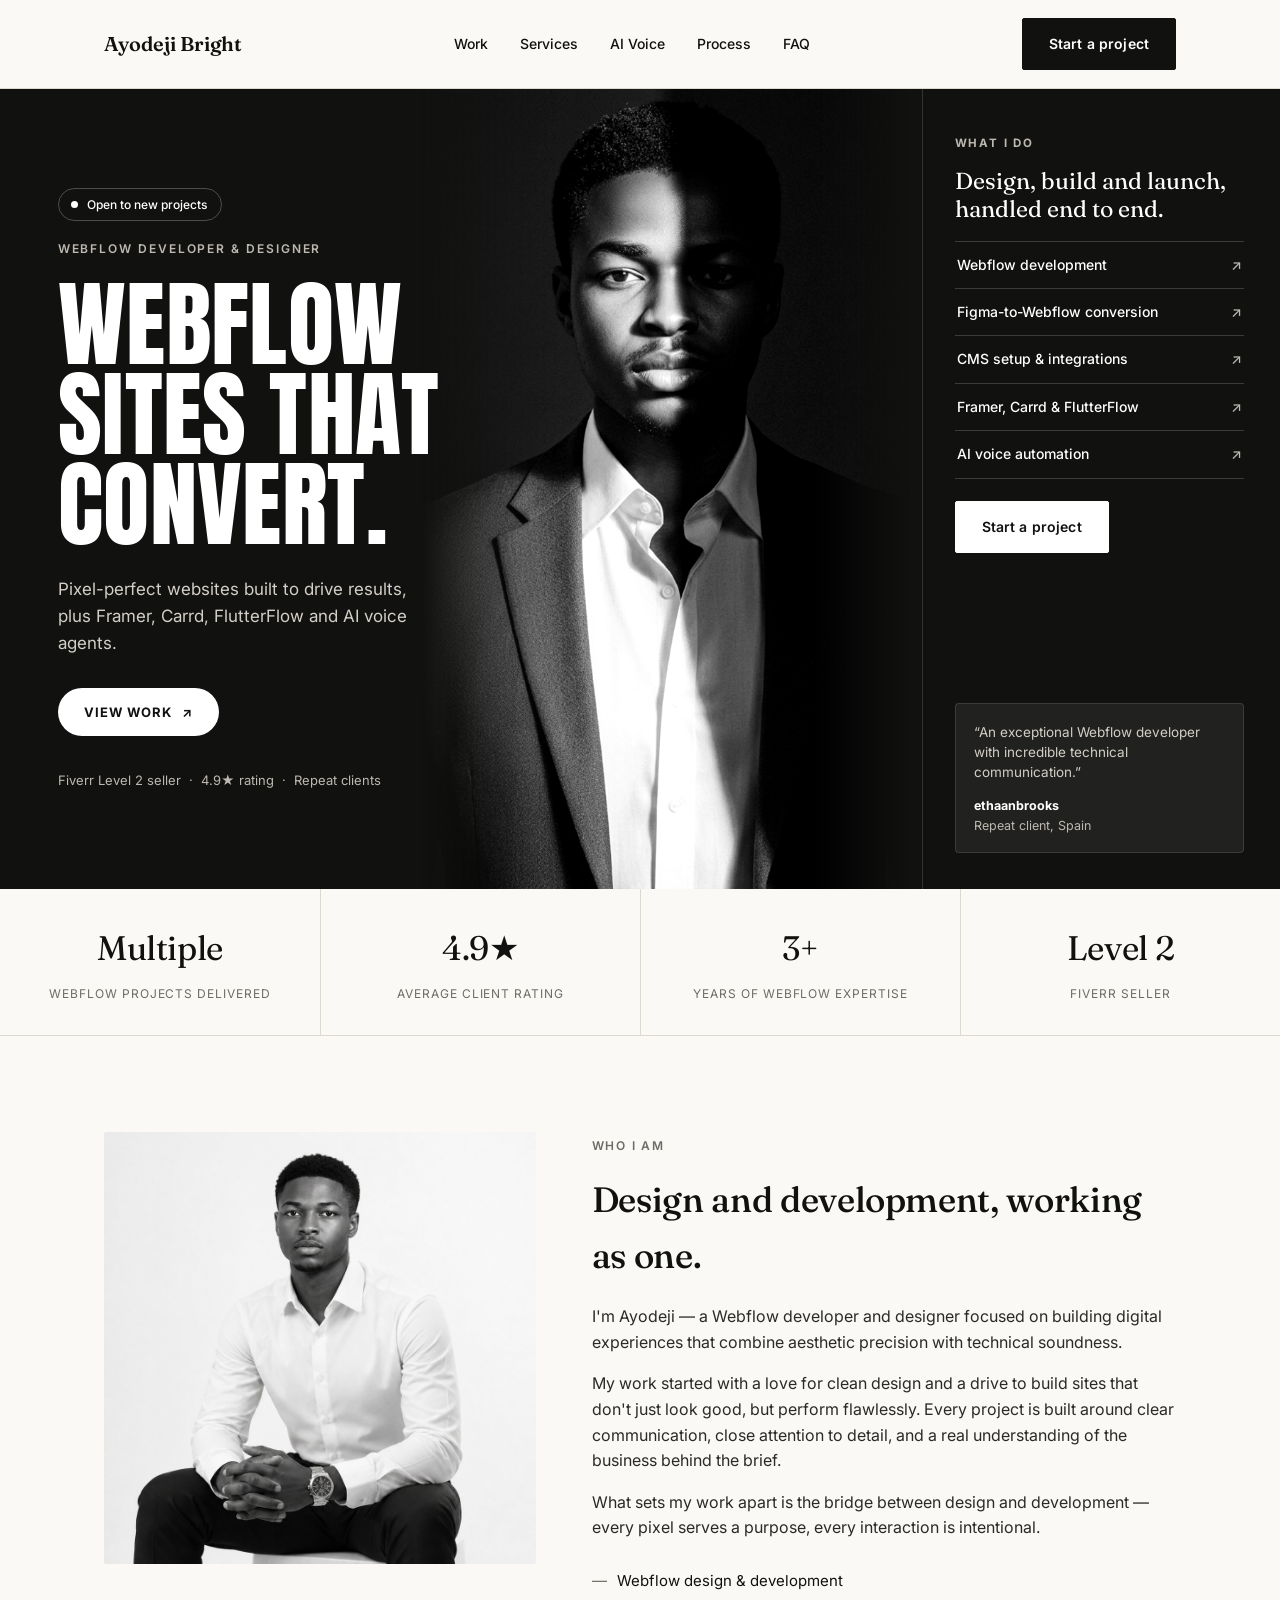
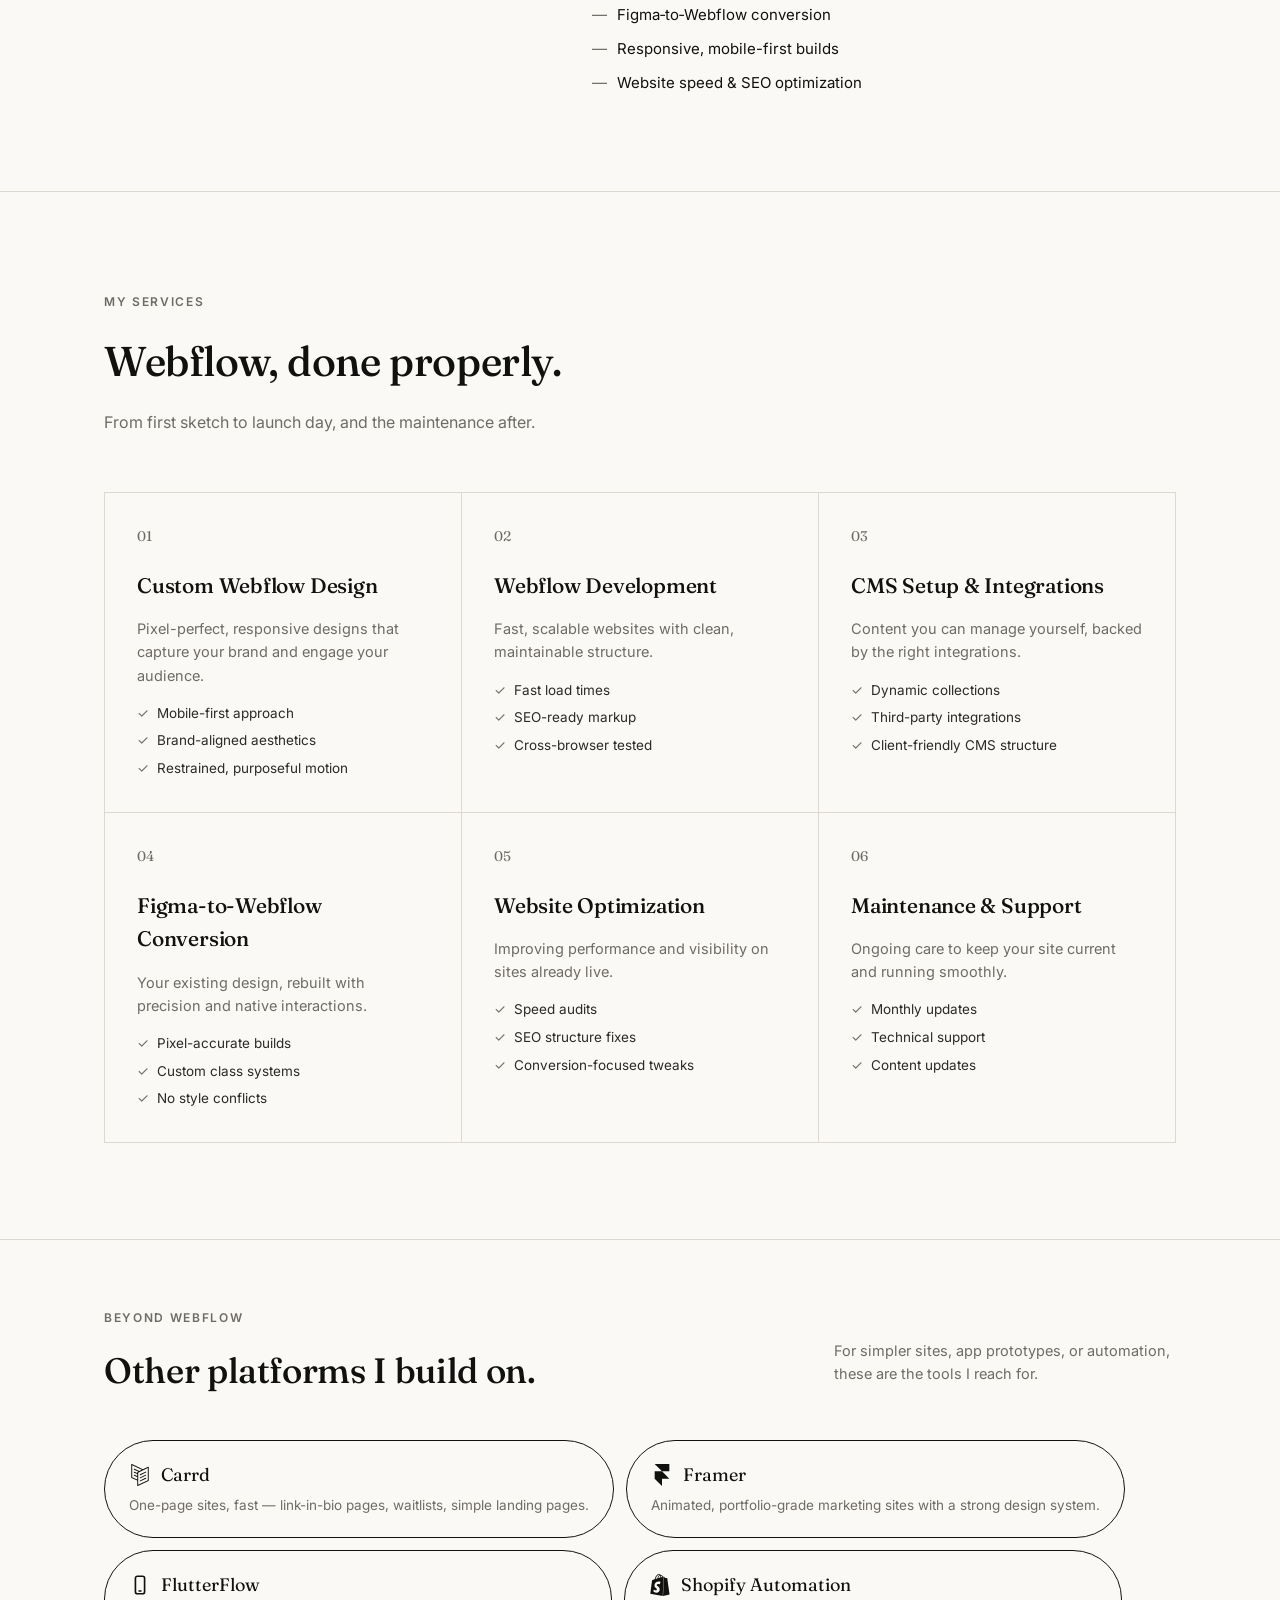
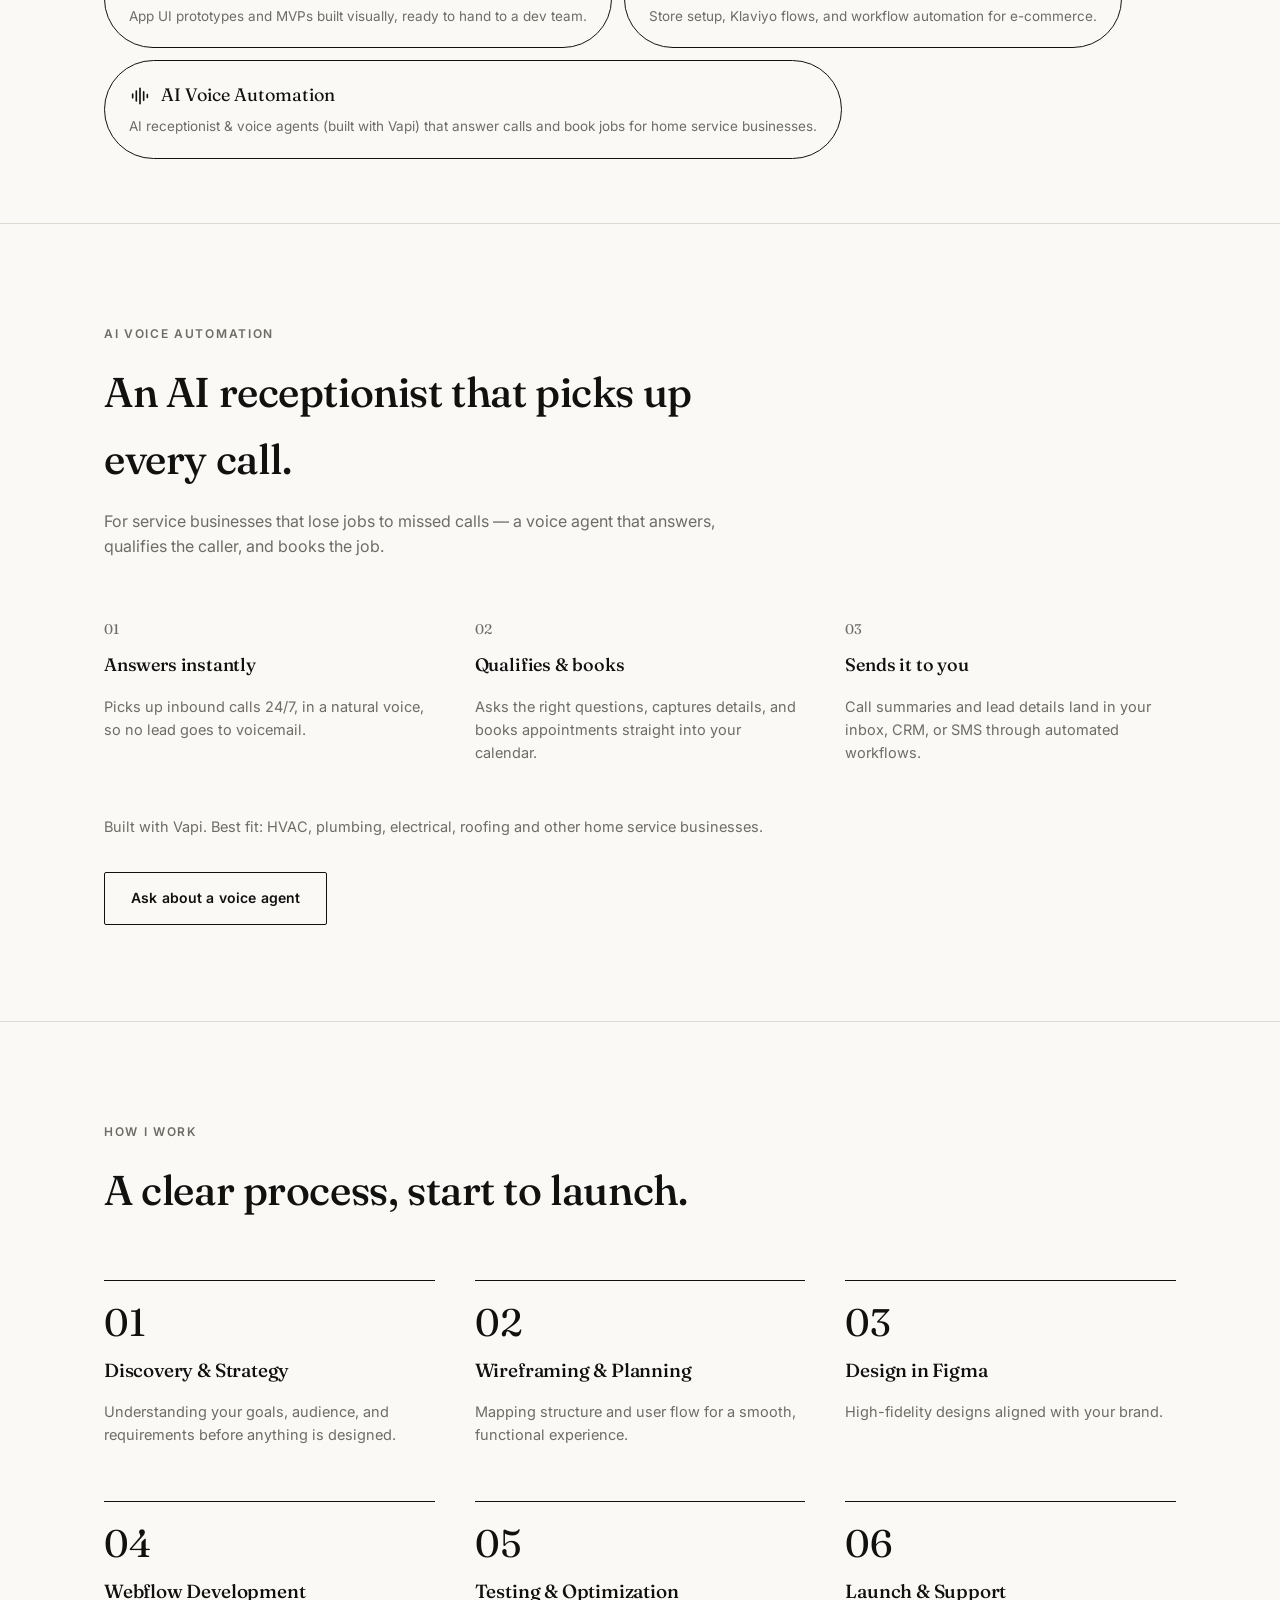
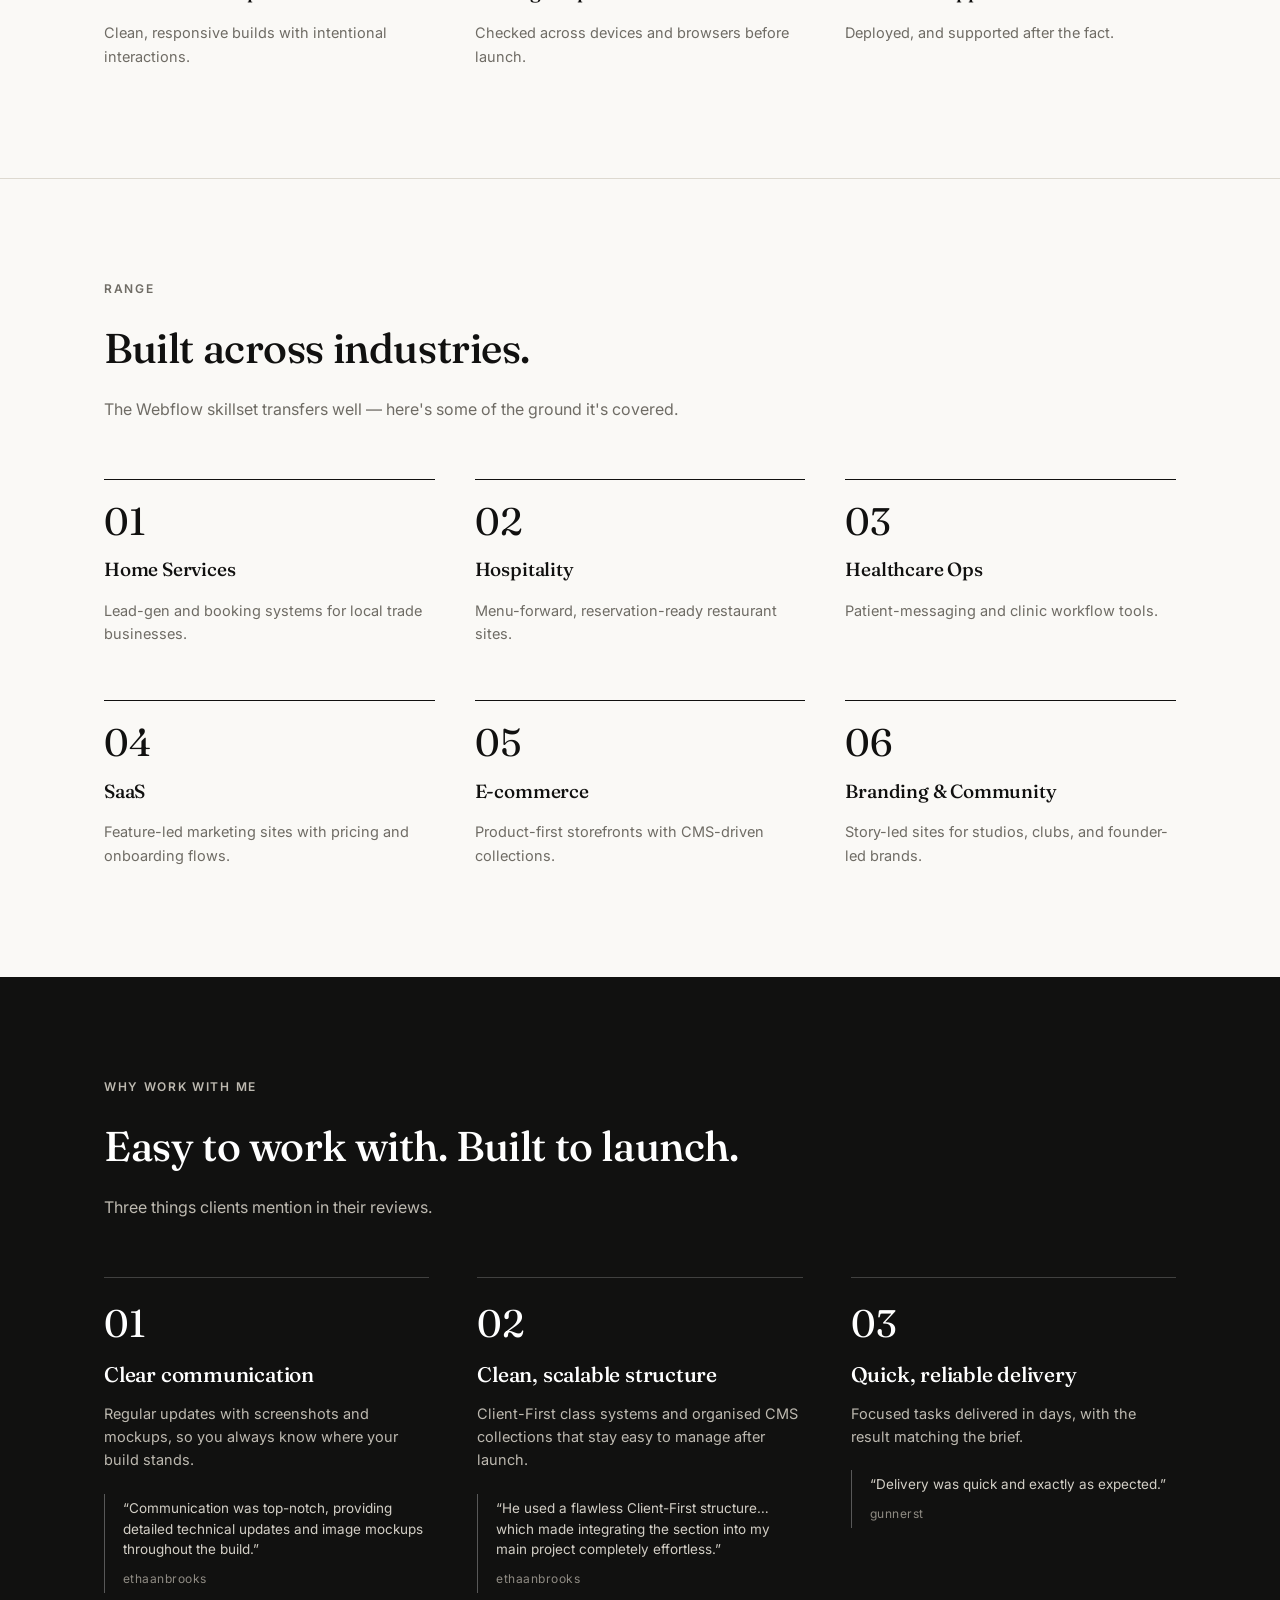
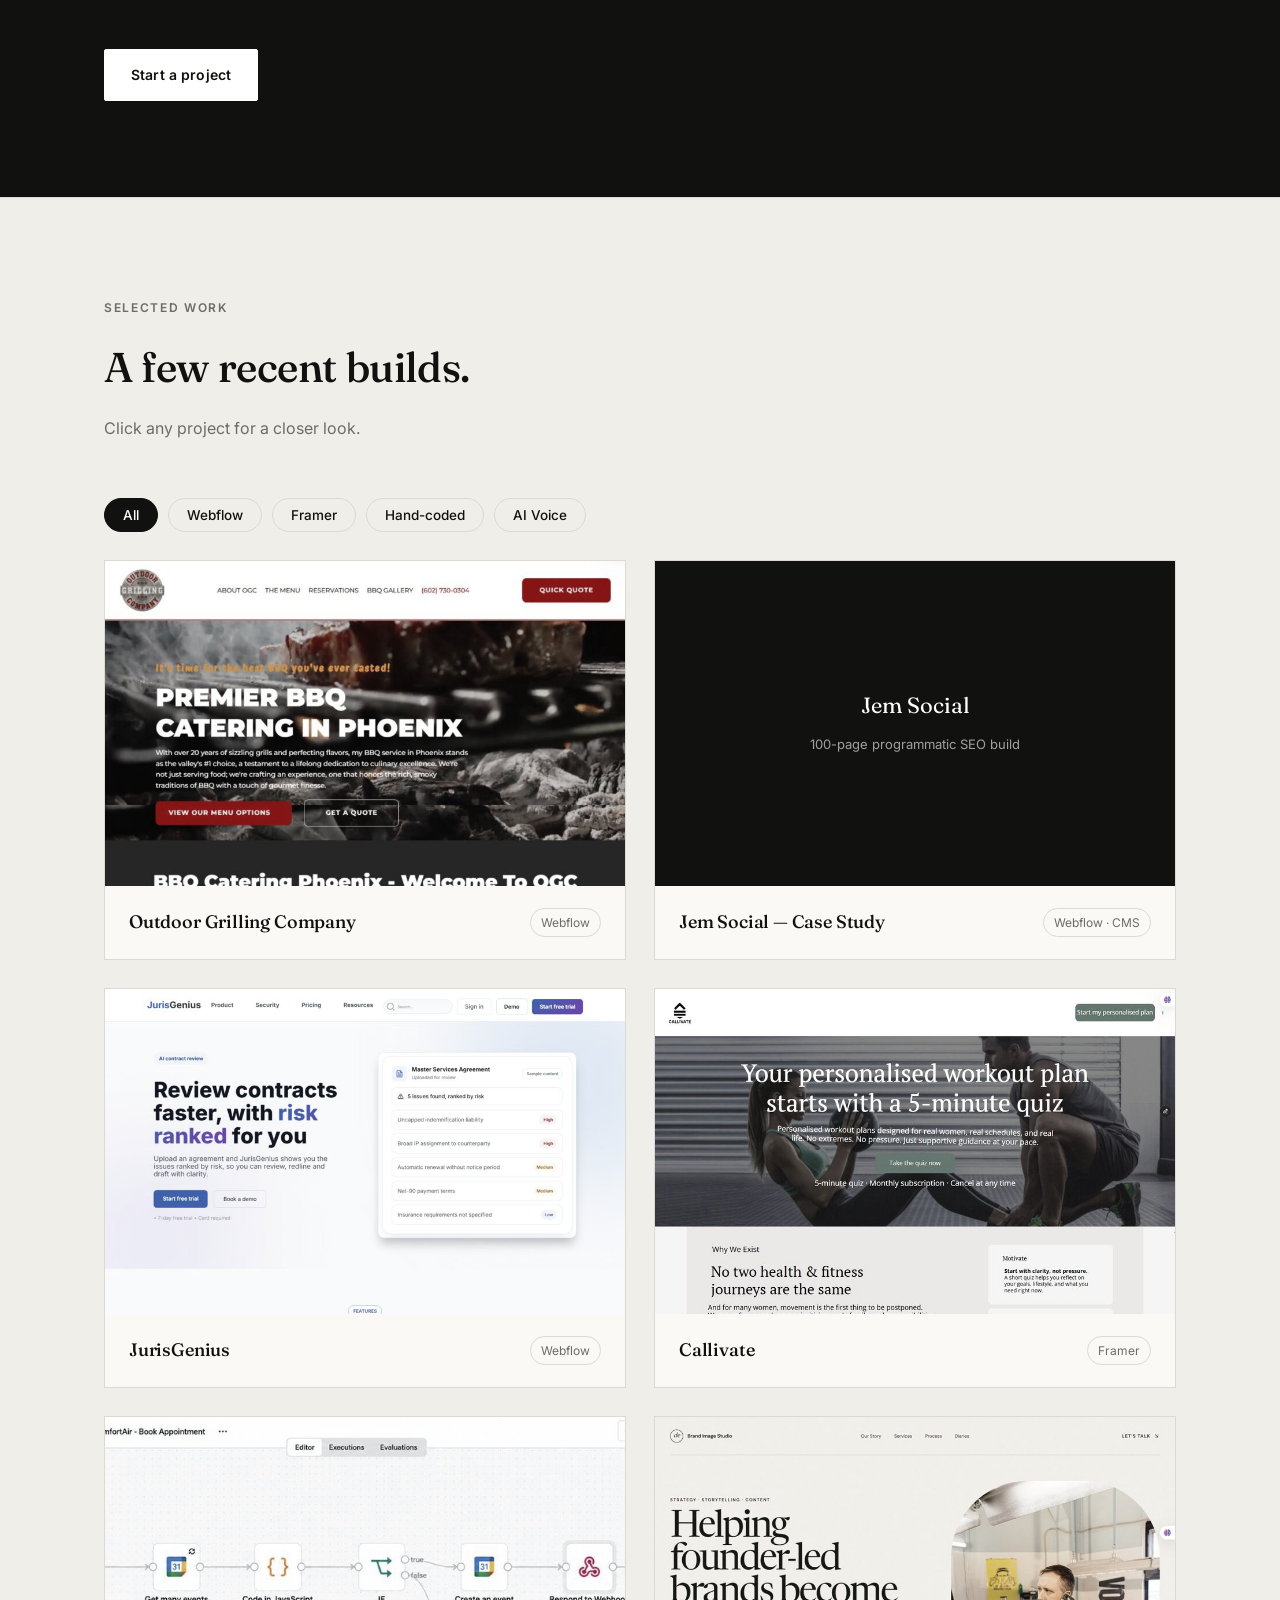
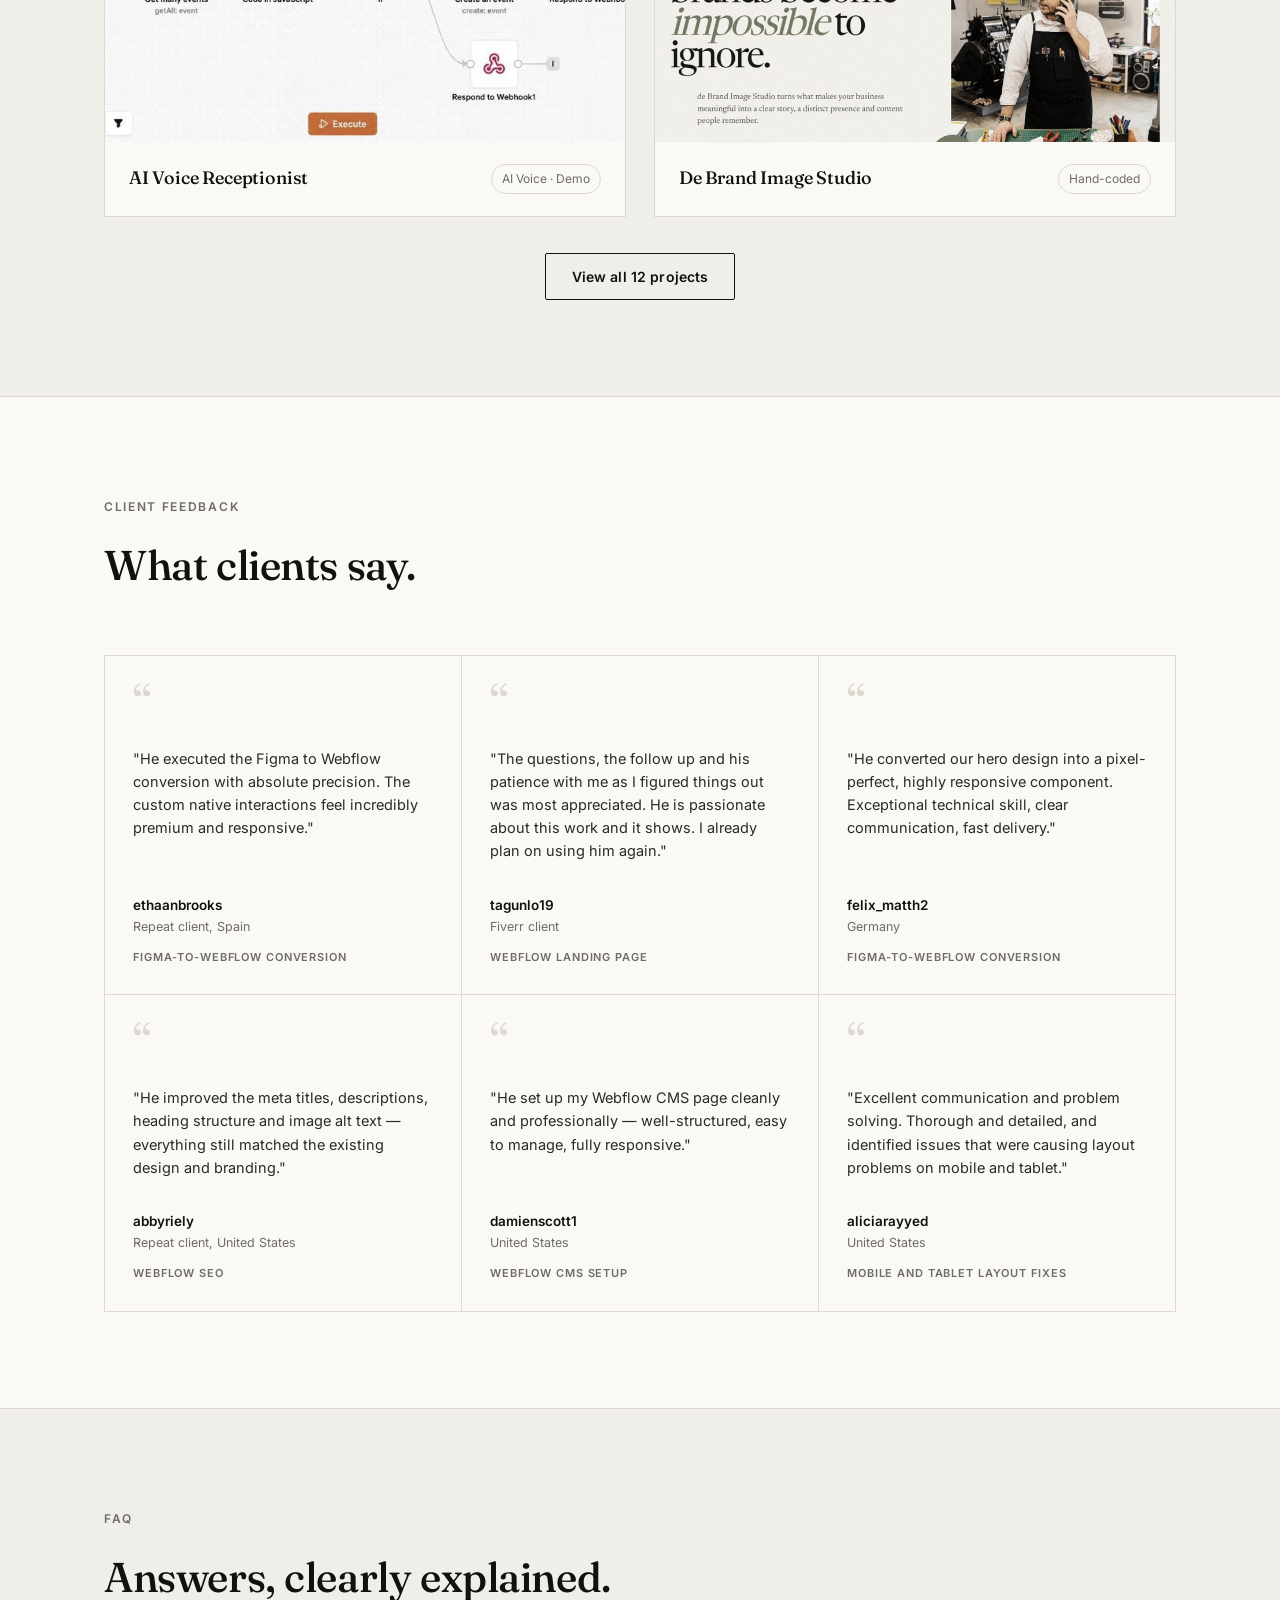
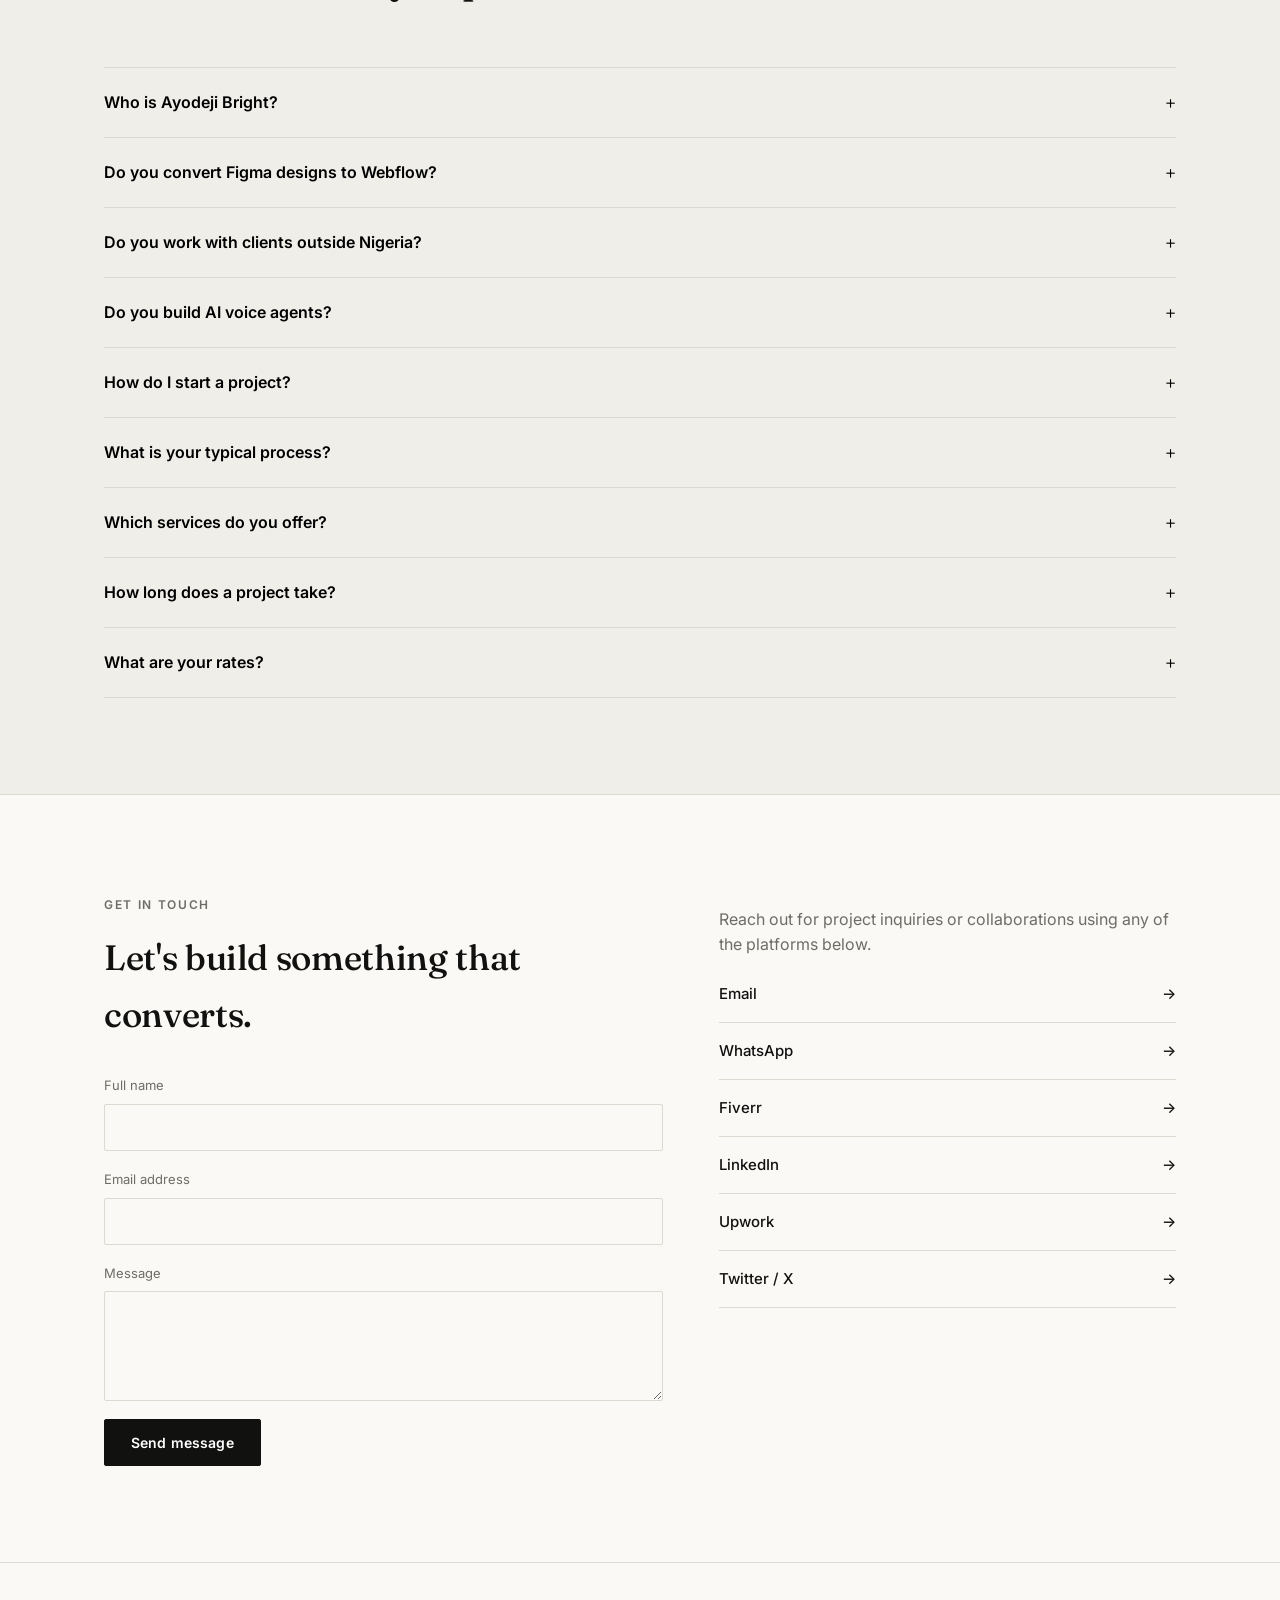
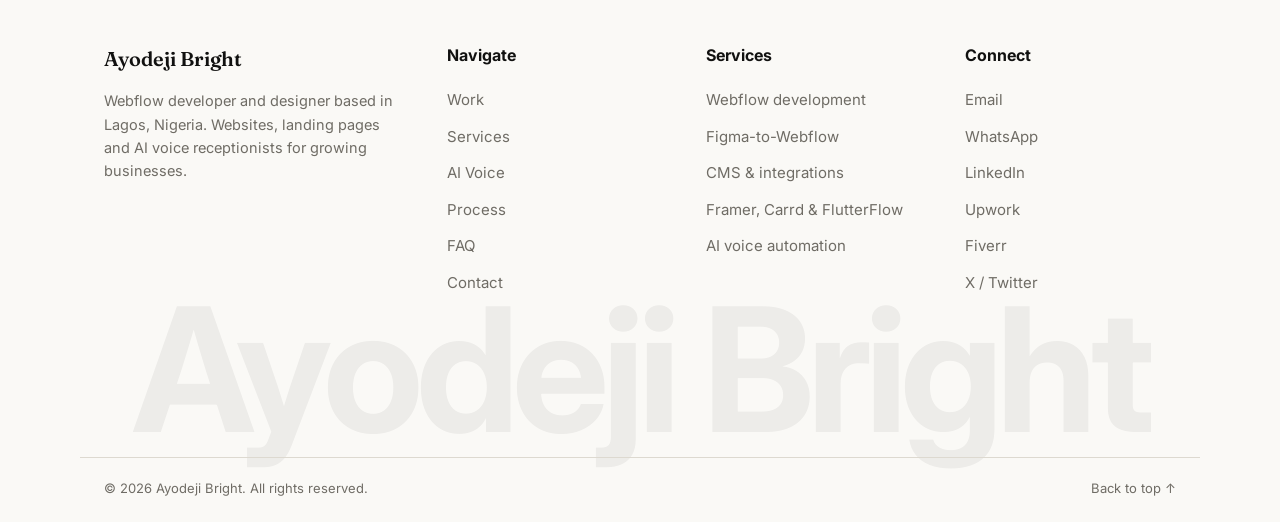
==== index.html @ 0a0c1669 "Add files via upload" ====
<!DOCTYPE html>
<html lang="en">
<head>
<meta charset="UTF-8">
<meta name="viewport" content="width=device-width, initial-scale=1.0">
<title>Ayodeji Bright — Webflow Developer & No-Code Specialist</title>
<meta name="description" content="Ayodeji Bright builds pixel-perfect, high-converting Webflow websites — plus Carrd, Framer, FlutterFlow and Shopify automation.">
<link rel="preconnect" href="https://fonts.googleapis.com">
<link rel="preconnect" href="https://fonts.gstatic.com" crossorigin>
<link href="https://fonts.googleapis.com/css2?family=Fraunces:opsz,wght@9..144,400..600&family=Inter:wght@400;500;600;700&family=Anton&display=swap" rel="stylesheet">
<link rel="icon" type="image/svg+xml" href="assets/favicon.svg">
<meta property="og:type" content="website">
<meta property="og:title" content="Ayodeji Bright — Webflow Developer &amp; No-Code Specialist">
<meta property="og:description" content="Pixel-perfect Webflow sites, plus Framer, Carrd, FlutterFlow, Shopify automation and AI voice agents.">
<meta property="og:image" content="https://troost4910.github.io/Ayodeji-portfolio/assets/og-image.jpg">
<meta property="og:url" content="https://troost4910.github.io/Ayodeji-portfolio/">
<meta name="twitter:card" content="summary_large_image">
<meta name="theme-color" content="#111110">
<link rel="canonical" href="https://troost4910.github.io/Ayodeji-portfolio/">
<script type="application/ld+json">
{
  "@context": "https://schema.org",
  "@type": "Person",
  "name": "Ayodeji Bright",
  "jobTitle": "Webflow Developer & No-Code Specialist",
  "url": "https://troost4910.github.io/Ayodeji-portfolio/",
  "sameAs": [
    "https://www.linkedin.com/in/ayodeji-bright4910",
    "https://x.com/Troost11229",
    "https://www.upwork.com/freelancers/~01f3ac4145794518e3",
    "https://www.fiverr.com/ayo_dejiweb"
  ]
}
</script>
<script>try{if(sessionStorage.getItem('seen')){document.documentElement.classList.add('skip-pre');}else{sessionStorage.setItem('seen','1');}}catch(e){}</script>
<link rel="stylesheet" href="styles.css">
<script type="application/ld+json">
{
  "@context": "https://schema.org",
  "@type": "FAQPage",
  "mainEntity": [
    {
      "@type": "Question",
      "name": "Who is Ayodeji Bright?",
      "acceptedAnswer": {
        "@type": "Answer",
        "text": "I'm Ayodeji Bright, a Webflow developer and web designer based in Lagos, Nigeria. I build responsive websites and landing pages, convert Figma designs to Webflow, and build AI voice receptionists with Vapi and n8n for service businesses."
      }
    },
    {
      "@type": "Question",
      "name": "Do you convert Figma designs to Webflow?",
      "acceptedAnswer": {
        "@type": "Answer",
        "text": "Yes. Figma-to-Webflow conversion is one of my main services. I rebuild designs as pixel-accurate, responsive Webflow sites with clean class structures and native interactions."
      }
    },
    {
      "@type": "Question",
      "name": "Do you work with clients outside Nigeria?",
      "acceptedAnswer": {
        "@type": "Answer",
        "text": "Yes. I'm based in Lagos, Nigeria, and work with clients around the world. Through Fiverr, I've worked with clients in the United States, Spain, Germany and the United Kingdom."
      }
    },
    {
      "@type": "Question",
      "name": "Do you build AI voice agents?",
      "acceptedAnswer": {
        "@type": "Answer",
        "text": "Yes. I build AI voice receptionists with Vapi and n8n that answer calls, check live availability in Google Calendar and book appointments. A case study is in the Selected Work section."
      }
    },
    {
      "@type": "Question",
      "name": "How do I start a project?",
      "acceptedAnswer": {
        "@type": "Answer",
        "text": "Reach out with your project details through the contact form or any platform below. I'll guide you through the next steps for a seamless kickoff."
      }
    },
    {
      "@type": "Question",
      "name": "What is your typical process?",
      "acceptedAnswer": {
        "@type": "Answer",
        "text": "Every project follows four stages: discovery, design, development, and launch — ensuring clarity and quality at each step."
      }
    },
    {
      "@type": "Question",
      "name": "Which services do you offer?",
      "acceptedAnswer": {
        "@type": "Answer",
        "text": "Webflow design, Figma-to-Webflow conversion, landing pages, and redesigns — plus Carrd, Framer, FlutterFlow and Shopify automation for other needs."
      }
    },
    {
      "@type": "Question",
      "name": "How long does a project take?",
      "acceptedAnswer": {
        "@type": "Answer",
        "text": "Timelines vary by scope, but most projects complete within 2–4 weeks. A clear schedule is provided upfront."
      }
    },
    {
      "@type": "Question",
      "name": "What are your rates?",
      "acceptedAnswer": {
        "@type": "Answer",
        "text": "Pricing is project-based and transparent. After discussing your needs, you'll get a detailed quote — no hidden fees."
      }
    }
  ]
}
</script>
</head>
<body>
<div class="preloader" id="preloader" aria-hidden="true">
  <div class="pre-inner">
    <span class="pre-welcome">Welcome to</span>
    <span class="pre-name">Ayodeji&rsquo;s Portfolio</span>
    <span class="pre-line"></span>
  </div>
</div>
<div class="progress" id="progress"></div>

<nav class="nav">
  <div class="nav-inner">
    <a href="#top" class="brand">Ayodeji Bright</a>
    <div class="nav-links">
      <a href="#work">Work</a>
      <a href="#services">Services</a>
      <a href="#ai-voice">AI Voice</a>
      <a href="#process">Process</a>
      <a href="#faq">FAQ</a>
    </div>
    <div class="nav-cta">
      <a href="#contact" class="btn btn-primary">Start a project</a>
    </div>
  </div>
</nav>

<header class="hx" id="top">
  <div class="container">
    <div class="hx-card">
      <div class="hx-text">
        <span class="hx-open"><i></i>Open to new projects</span>
        <span class="hx-eyebrow">Webflow Developer &amp; Designer</span>
        <h1>Webflow<br>sites that<br>convert.</h1>
        <p>Pixel-perfect websites built to drive results, plus Framer, Carrd, FlutterFlow and AI voice agents.</p>
        <a class="hx-btn" href="#work">View work <span aria-hidden="true">&#8599;</span></a>
        <div class="hx-proof">Fiverr Level 2 seller &nbsp;·&nbsp; 4.9★ rating &nbsp;·&nbsp; Repeat clients</div>
      </div>
      <img class="hx-photo" src="assets/ayodeji-portrait.jpg" alt="Portrait of Ayodeji Bright" width="900" height="1128" fetchpriority="high">
      <aside class="hx-side">
        <div>
          <span class="hx-label">What I do</span>
          <p class="hx-side-title">Design, build and launch, handled end to end.</p>
          <ul class="hx-list">
            <li><a href="#services">Webflow development <span aria-hidden="true">&#8599;</span></a></li>
            <li><a href="#services">Figma-to-Webflow conversion <span aria-hidden="true">&#8599;</span></a></li>
            <li><a href="#services">CMS setup &amp; integrations <span aria-hidden="true">&#8599;</span></a></li>
            <li><a href="#platforms">Framer, Carrd &amp; FlutterFlow <span aria-hidden="true">&#8599;</span></a></li>
            <li><a href="#ai-voice">AI voice automation <span aria-hidden="true">&#8599;</span></a></li>
          </ul>
          <a href="#contact" class="btn btn-primary">Start a project</a>
        </div>
        <figure class="hx-quote">
          <p>&ldquo;An exceptional Webflow developer with incredible technical communication.&rdquo;</p>
          <figcaption><strong>ethaanbrooks</strong><span>Repeat client, Spain</span></figcaption>
        </figure>
      </aside>
    </div>
  </div>
</header>

<div class="stats">
  <div class="stat"><div class="num">Multiple</div><div class="label">Webflow projects delivered</div></div>
  <div class="stat"><div class="num">4.9★</div><div class="label">Average client rating</div></div>
  <div class="stat"><div class="num">3+</div><div class="label">Years of Webflow expertise</div></div>
  <div class="stat"><div class="num">Level 2</div><div class="label">Fiverr seller</div></div>
</div>

<section class="reveal" id="about">
  <div class="container about-grid">
    <div>
      <div class="hero-photo" style="aspect-ratio:1/1;">
        <img src="assets/ayodeji-about.jpg" alt="Ayodeji Bright seated in a white shirt" width="1000" height="1000" loading="lazy" decoding="async" style="filter:none;">
      </div>
    </div>
    <div>
      <span class="eyebrow">Who I Am</span>
      <h2 style="margin-top:14px; font-size:clamp(1.6rem,3vw,2.2rem);">Design and development, working as one.</h2>
      <p style="margin-top:20px;">I'm Ayodeji — a Webflow developer and designer focused on building digital experiences that combine aesthetic precision with technical soundness.</p>
      <p>My work started with a love for clean design and a drive to build sites that don't just look good, but perform flawlessly. Every project is built around clear communication, close attention to detail, and a real understanding of the business behind the brief.</p>
      <p>What sets my work apart is the bridge between design and development — every pixel serves a purpose, every interaction is intentional.</p>
      <ul class="specialize">
        <li>Webflow design &amp; development</li>
        <li>Figma&#8209;to&#8209;Webflow conversion</li>
        <li>Responsive, mobile-first builds</li>
        <li>Website speed &amp; SEO optimization</li>
      </ul>
    </div>
  </div>
</section>

<section class="border-top reveal" id="services">
  <div class="container">
    <div class="section-head">
      <span class="eyebrow">My Services</span>
      <h2>Webflow, done properly.</h2>
      <p>From first sketch to launch day, and the maintenance after.</p>
    </div>
    <div class="services-grid">
      <div class="service-card">
        <h3>Custom Webflow Design</h3>
        <p>Pixel-perfect, responsive designs that capture your brand and engage your audience.</p>
        <ul><li>Mobile-first approach</li><li>Brand-aligned aesthetics</li><li>Restrained, purposeful motion</li></ul>
      </div>
      <div class="service-card">
        <h3>Webflow Development</h3>
        <p>Fast, scalable websites with clean, maintainable structure.</p>
        <ul><li>Fast load times</li><li>SEO-ready markup</li><li>Cross-browser tested</li></ul>
      </div>
      <div class="service-card">
        <h3>CMS Setup &amp; Integrations</h3>
        <p>Content you can manage yourself, backed by the right integrations.</p>
        <ul><li>Dynamic collections</li><li>Third-party integrations</li><li>Client-friendly CMS structure</li></ul>
      </div>
      <div class="service-card">
        <h3>Figma&#8209;to&#8209;Webflow Conversion</h3>
        <p>Your existing design, rebuilt with precision and native interactions.</p>
        <ul><li>Pixel-accurate builds</li><li>Custom class systems</li><li>No style conflicts</li></ul>
      </div>
      <div class="service-card">
        <h3>Website Optimization</h3>
        <p>Improving performance and visibility on sites already live.</p>
        <ul><li>Speed audits</li><li>SEO structure fixes</li><li>Conversion-focused tweaks</li></ul>
      </div>
      <div class="service-card">
        <h3>Maintenance &amp; Support</h3>
        <p>Ongoing care to keep your site current and running smoothly.</p>
        <ul><li>Monthly updates</li><li>Technical support</li><li>Content updates</li></ul>
      </div>
    </div>
  </div>
</section>

<section class="secondary-wrap reveal" id="platforms">
  <div class="container">
    <div class="secondary-head">
      <div>
        <span class="eyebrow">Beyond Webflow</span>
        <h2 style="margin-top:14px; font-size:clamp(1.6rem,3vw,2.2rem);">Other platforms I build on.</h2>
      </div>
      <p style="color:var(--graphite); max-width:38ch; font-size:14.5px;">For simpler sites, app prototypes, or automation, these are the tools I reach for.</p>
    </div>
    <div class="chip-row">
      <div class="chip"><span class="platform"><svg class="plat-icon" viewBox="0 0 24 24" fill="currentColor" aria-hidden="true"><path d="M21.2539 18.4207 9.7457 23.9469a.5163.5163 0 0 1-.23.0531.5491.5491 0 0 1-.2832-.0796.5289.5289 0 0 1-.2478-.4513v-5.4732l-6.2165-2.6016c-.199-.084-.3274-.2743-.3274-.4911V.5324c0-.1814.093-.354.2478-.4513.1549-.0974.3495-.1062.5132-.031l11.964 5.743 5.6323-2.7034c.1638-.0796.3584-.0663.5133.031a.5289.5289 0 0 1 .2478.4513v14.3708c-.004.2036-.1195.3894-.3053.4779zM3.5027 1.3774v13.1718l5.482 2.2964v-2.646L5.538 12.8105c-.2699-.1106-.4026-.4203-.2965-.6902.1107-.2743.4204-.4027.6903-.2965l3.0529 1.23v-2.1724L5.538 9.492c-.2699-.1106-.4026-.4203-.2965-.6902.1107-.2743.4204-.4026.6903-.2965l3.0529 1.23v-.6326c0-.2036.115-.3894.3009-.4779l.7875-.3805-4.5617-2.0751c-.2654-.1195-.3849-.438-.2654-.7035.1194-.2655.438-.385.7035-.2655l5.367 2.4468 2.6148-1.2566zM20.493 4.4171 10.0466 9.4345v13.1939l10.4463-5.0219zm-8.4509 6.8668 5.9864-2.8936a.5279.5279 0 0 1 .708.2478c.1282.2654.0176.584-.2478.7079l-5.9864 2.8936a.5448.5448 0 0 1-.23.0531c-.1992 0-.385-.1106-.478-.3008-.1238-.261-.0132-.5797.2478-.708zm0 3.3184 5.9864-2.8936a.5279.5279 0 0 1 .708.2478c.1282.2654.0176.584-.2478.7079l-5.9864 2.8936a.5448.5448 0 0 1-.23.0531c-.1992 0-.385-.1106-.478-.3009-.1238-.2654-.0132-.5796.2478-.7079zm0 3.314 5.9864-2.8936a.5279.5279 0 0 1 .708.2477c.1282.2655.0176.584-.2478.708l-5.9864 2.8936a.5448.5448 0 0 1-.23.053c-.1992 0-.385-.1105-.478-.3008-.1238-.261-.0132-.5796.2478-.708z"/></svg>Carrd</span><p>One-page sites, fast — link-in-bio pages, waitlists, simple landing pages.</p></div>
      <div class="chip"><span class="platform"><svg class="plat-icon" viewBox="0 0 24 24" fill="currentColor" aria-hidden="true"><path d="M4 0h16v8h-8zM4 8h8l8 8H4zM4 16h8v8z"/></svg>Framer</span><p>Animated, portfolio-grade marketing sites with a strong design system.</p></div>
      <div class="chip"><span class="platform"><svg class="plat-icon" viewBox="0 0 24 24" fill="none" stroke="currentColor" stroke-width="1.8" stroke-linecap="round" stroke-linejoin="round" aria-hidden="true"><rect x="7" y="2.5" width="10" height="19" rx="2.2"/><path d="M11 18.5h2"/></svg>FlutterFlow</span><p>App UI prototypes and MVPs built visually, ready to hand to a dev team.</p></div>
      <div class="chip"><span class="platform"><svg class="plat-icon" viewBox="0 0 24 24" fill="currentColor" aria-hidden="true"><path d="M15.337 23.979l7.216-1.561s-2.604-17.613-2.625-17.73c-.018-.116-.114-.192-.211-.192s-1.929-.136-1.929-.136-1.275-1.274-1.439-1.411c-.045-.037-.075-.057-.121-.074l-.914 21.104h.023zM11.71 11.305s-.81-.424-1.774-.424c-1.447 0-1.504.906-1.504 1.141 0 1.232 3.24 1.715 3.24 4.629 0 2.295-1.44 3.76-3.406 3.76-2.354 0-3.54-1.465-3.54-1.465l.646-2.086s1.245 1.066 2.28 1.066c.675 0 .975-.545.975-.932 0-1.619-2.654-1.694-2.654-4.359-.034-2.237 1.571-4.416 4.827-4.416 1.257 0 1.875.361 1.875.361l-.945 2.715-.02.01zM11.17.83c.136 0 .271.038.405.135-.984.465-2.064 1.639-2.508 3.992-.656.213-1.293.405-1.889.578C7.697 3.75 8.951.84 11.17.84V.83zm1.235 2.949v.135c-.754.232-1.583.484-2.394.736.466-1.777 1.333-2.645 2.085-2.971.193.501.309 1.176.309 2.1zm.539-2.234c.694.074 1.141.867 1.429 1.755-.349.114-.735.231-1.158.366v-.252c0-.752-.096-1.371-.271-1.871v.002zm2.992 1.289c-.02 0-.06.021-.078.021s-.289.075-.714.21c-.423-1.233-1.176-2.37-2.508-2.37h-.115C12.135.209 11.669 0 11.265 0 8.159 0 6.675 3.877 6.21 5.846c-1.194.365-2.063.636-2.16.674-.675.213-.694.232-.772.87-.075.462-1.83 14.063-1.83 14.063L15.009 24l.927-21.166z"/></svg>Shopify Automation</span><p>Store setup, Klaviyo flows, and workflow automation for e-commerce.</p></div>
      <div class="chip"><span class="platform"><svg class="plat-icon" viewBox="0 0 24 24" fill="none" stroke="currentColor" stroke-width="1.8" stroke-linecap="round" stroke-linejoin="round" aria-hidden="true"><path d="M4 10v4M8 6.5v11M12 3.5v17M16 7.5v9M20 10.5v3"/></svg>AI Voice Automation</span><p>AI receptionist &amp; voice agents (built with Vapi) that answer calls and book jobs for home service businesses.</p></div>
    </div>
  </div>
</section>

<section class="reveal" id="ai-voice">
  <div class="container">
    <div class="section-head">
      <span class="eyebrow">AI Voice Automation</span>
      <h2>An AI receptionist that picks up every call.</h2>
      <p>For service businesses that lose jobs to missed calls — a voice agent that answers, qualifies the caller, and books the job.</p>
    </div>
    <div class="process-grid">
      <div class="process-step"><span class="idx">01</span><h3>Answers instantly</h3><p>Picks up inbound calls 24/7, in a natural voice, so no lead goes to voicemail.</p></div>
      <div class="process-step"><span class="idx">02</span><h3>Qualifies &amp; books</h3><p>Asks the right questions, captures details, and books appointments straight into your calendar.</p></div>
      <div class="process-step"><span class="idx">03</span><h3>Sends it to you</h3><p>Call summaries and lead details land in your inbox, CRM, or SMS through automated workflows.</p></div>
    </div>
    <p style="margin-top:36px; color:var(--graphite); font-size:14.5px;">Built with Vapi. Best fit: HVAC, plumbing, electrical, roofing and other home service businesses.</p>
    <a href="#contact" class="btn btn-ghost" style="margin-top:20px;">Ask about a voice agent</a>
  </div>
</section>

<section class="border-top reveal" id="process">
  <div class="container">
    <div class="section-head">
      <span class="eyebrow">How I Work</span>
      <h2>A clear process, start to launch.</h2>
    </div>
    <div class="process-grid p-premium">
      <div class="process-step"><span class="idx">01</span><h3>Discovery &amp; Strategy</h3><p>Understanding your goals, audience, and requirements before anything is designed.</p></div>
      <div class="process-step"><span class="idx">02</span><h3>Wireframing &amp; Planning</h3><p>Mapping structure and user flow for a smooth, functional experience.</p></div>
      <div class="process-step"><span class="idx">03</span><h3>Design in Figma</h3><p>High-fidelity designs aligned with your brand.</p></div>
      <div class="process-step"><span class="idx">04</span><h3>Webflow Development</h3><p>Clean, responsive builds with intentional interactions.</p></div>
      <div class="process-step"><span class="idx">05</span><h3>Testing &amp; Optimization</h3><p>Checked across devices and browsers before launch.</p></div>
      <div class="process-step"><span class="idx">06</span><h3>Launch &amp; Support</h3><p>Deployed, and supported after the fact.</p></div>
    </div>
  </div>
</section>

<section class="border-top reveal">
  <div class="container">
    <div class="section-head">
      <span class="eyebrow">Range</span>
      <h2>Built across industries.</h2>
      <p>The Webflow skillset transfers well — here's some of the ground it's covered.</p>
    </div>
    <div class="process-grid p-premium">
      <div class="process-step"><span class="idx">01</span><h3>Home Services</h3><p>Lead-gen and booking systems for local trade businesses.</p></div>
      <div class="process-step"><span class="idx">02</span><h3>Hospitality</h3><p>Menu-forward, reservation-ready restaurant sites.</p></div>
      <div class="process-step"><span class="idx">03</span><h3>Healthcare Ops</h3><p>Patient-messaging and clinic workflow tools.</p></div>
      <div class="process-step"><span class="idx">04</span><h3>SaaS</h3><p>Feature-led marketing sites with pricing and onboarding flows.</p></div>
      <div class="process-step"><span class="idx">05</span><h3>E-commerce</h3><p>Product-first storefronts with CMS-driven collections.</p></div>
      <div class="process-step"><span class="idx">06</span><h3>Branding &amp; Community</h3><p>Story-led sites for studios, clubs, and founder-led brands.</p></div>
    </div>
  </div>
</section>

<section class="why-band reveal" id="why">
  <div class="container">
    <div class="section-head">
      <span class="eyebrow">Why work with me</span>
      <h2>Easy to work with. Built to launch.</h2>
      <p>Three things clients mention in their reviews.</p>
    </div>
    <div class="why-grid">
      <div class="why-item">
        <span class="idx">01</span>
        <h3>Clear communication</h3>
        <p>Regular updates with screenshots and mockups, so you always know where your build stands.</p>
        <blockquote>&ldquo;Communication was top-notch, providing detailed technical updates and image mockups throughout the build.&rdquo;<cite>ethaanbrooks</cite></blockquote>
      </div>
      <div class="why-item">
        <span class="idx">02</span>
        <h3>Clean, scalable structure</h3>
        <p>Client-First class systems and organised CMS collections that stay easy to manage after launch.</p>
        <blockquote>&ldquo;He used a flawless Client-First structure&hellip; which made integrating the section into my main project completely effortless.&rdquo;<cite>ethaanbrooks</cite></blockquote>
      </div>
      <div class="why-item">
        <span class="idx">03</span>
        <h3>Quick, reliable delivery</h3>
        <p>Focused tasks delivered in days, with the result matching the brief.</p>
        <blockquote>&ldquo;Delivery was quick and exactly as expected.&rdquo;<cite>gunnerst</cite></blockquote>
      </div>
    </div>
    <a href="#contact" class="btn why-btn">Start a project</a>
  </div>
</section>

<section class="bg-dim border-top reveal" id="work">
  <div class="container">
    <div class="section-head">
      <span class="eyebrow">Selected Work</span>
      <h2>A few recent builds.</h2>
      <p>Click any project for a closer look.</p>
    </div>
    <div class="filter-row" id="filter-row">
      <button class="filter-btn active" data-filter="all">All</button>
      <button class="filter-btn" data-filter="webflow">Webflow</button>
      <button class="filter-btn" data-filter="framer">Framer</button>
      <button class="filter-btn" data-filter="coded">Hand-coded</button>
      <button class="filter-btn" data-filter="ai">AI Voice</button>
    </div>
    <div class="work-grid">

      <div class="work-card" data-project="ogc" data-cat="webflow">
        <div class="work-thumb"><img src="assets/work-ogc.jpg" alt="Outdoor Grilling Company website" width="900" height="1706" loading="lazy" decoding="async"></div>
        <div class="work-body"><h3>Outdoor Grilling Company</h3><span class="work-tag">Webflow</span></div>
      </div>

      <div class="work-card" data-project="jemsocial" data-cat="webflow">
        <div class="work-thumb" style="display:flex;align-items:center;justify-content:center;background:var(--ink);">
          <span style="font-family:var(--font-display); color:var(--white); font-size:22px; padding:20px; text-align:center;">Jem Social<br><span style="font-size:13px; opacity:.6; font-family:var(--font-body);">100-page programmatic SEO build</span></span>
        </div>
        <div class="work-body"><h3>Jem Social — Case Study</h3><span class="work-tag">Webflow · CMS</span></div>
      </div>

      <div class="work-card" data-project="jurisgenius" data-cat="webflow">
        <div class="work-thumb"><img src="assets/work-jurisgenius.jpg" alt="JurisGenius website" width="900" height="1060" loading="lazy" decoding="async"></div>
        <div class="work-body"><h3>JurisGenius</h3><span class="work-tag">Webflow</span></div>
      </div>

      <div class="work-card" data-project="callivate" data-cat="framer">
        <div class="work-thumb"><img src="assets/work-callivate.jpg" alt="Callivate website" width="900" height="1054" loading="lazy" decoding="async"></div>
        <div class="work-body"><h3>Callivate</h3><span class="work-tag">Framer</span></div>
      </div>

      <div class="work-card" data-project="aivoice" data-cat="ai">
        <div class="work-thumb"><img src="assets/work-aivoice.jpg" alt="AI voice receptionist n8n workflow" width="900" height="427" loading="lazy" decoding="async"></div>
        <div class="work-body"><h3>AI Voice Receptionist</h3><span class="work-tag">AI Voice · Demo</span></div>
      </div>

      <div class="work-card" data-project="debrand" data-cat="coded">
        <div class="work-thumb"><img src="assets/work-debrand.jpg" alt="De Brand Image Studio website" width="900" height="1150" loading="lazy" decoding="async"></div>
        <div class="work-body"><h3>De Brand Image Studio</h3><span class="work-tag">Hand-coded</span></div>
      </div>

      <div class="work-card extra" data-project="bokt" data-cat="webflow">
        <div class="work-thumb"><img src="assets/work-bokt.jpg" alt="Bokt website" width="900" height="1054" loading="lazy" decoding="async"></div>
        <div class="work-body"><h3>Bokt</h3><span class="work-tag">Webflow</span></div>
      </div>

      <div class="work-card extra" data-project="savora" data-cat="webflow">
        <div class="work-thumb"><img src="assets/work-savora.jpg" alt="Savora Kitchen website" width="900" height="1054" loading="lazy" decoding="async"></div>
        <div class="work-body"><h3>Savora Kitchen</h3><span class="work-tag">Webflow</span></div>
      </div>

      <div class="work-card extra" data-project="opsidesk" data-cat="webflow">
        <div class="work-thumb"><img src="assets/work-opsidesk.jpg" alt="Opsidesk website" width="900" height="1374" loading="lazy" decoding="async"></div>
        <div class="work-body"><h3>Opsidesk</h3><span class="work-tag">Webflow</span></div>
      </div>

      <div class="work-card extra" data-project="flowsync" data-cat="webflow">
        <div class="work-thumb"><img src="assets/work-flowsync.jpg" alt="FlowSync website" width="900" height="1150" loading="lazy" decoding="async"></div>
        <div class="work-body"><h3>FlowSync</h3><span class="work-tag">Webflow</span></div>
      </div>

      <div class="work-card extra" data-project="beyond925" data-cat="coded">
        <div class="work-thumb"><img src="assets/work-beyond925.jpg" alt="Beyond925 website" width="900" height="1352" loading="lazy" decoding="async"></div>
        <div class="work-body"><h3>Beyond925</h3><span class="work-tag">Hand-coded</span></div>
      </div>

      <div class="work-card extra" data-project="lumea" data-cat="webflow">
        <div class="work-thumb"><img src="assets/work-lumea.jpg" alt="Lumea Skin website" width="900" height="1054" loading="lazy" decoding="async"></div>
        <div class="work-body"><h3>Lumea Skin</h3><span class="work-tag">Webflow</span></div>
      </div>

    </div>
    <div class="work-more" id="work-more-wrap">
      <button class="btn btn-ghost" id="work-more">View all projects</button>
    </div>
  </div>
</section>

<section class="border-top reveal">
  <div class="container">
    <div class="section-head">
      <span class="eyebrow">Client Feedback</span>
      <h2>What clients say.</h2>
    </div>
    <div class="testimonial-grid">
      <div class="testimonial-card">
        <p>"He executed the Figma to Webflow conversion with absolute precision. The custom native interactions feel incredibly premium and responsive."</p>
        <div class="testimonial-name">ethaanbrooks</div>
        <div class="testimonial-loc">Repeat client, Spain</div>
        <div class="testimonial-svc">Figma-to-Webflow conversion</div>
      </div>
      <div class="testimonial-card">
        <p>"The questions, the follow up and his patience with me as I figured things out was most appreciated. He is passionate about this work and it shows. I already plan on using him again."</p>
        <div class="testimonial-name">tagunlo19</div>
        <div class="testimonial-loc">Fiverr client</div>
        <div class="testimonial-svc">Webflow landing page</div>
      </div>
      <div class="testimonial-card">
        <p>"He converted our hero design into a pixel-perfect, highly responsive component. Exceptional technical skill, clear communication, fast delivery."</p>
        <div class="testimonial-name">felix_matth2</div>
        <div class="testimonial-loc">Germany</div>
        <div class="testimonial-svc">Figma-to-Webflow conversion</div>
      </div>
      <div class="testimonial-card">
        <p>"He improved the meta titles, descriptions, heading structure and image alt text — everything still matched the existing design and branding."</p>
        <div class="testimonial-name">abbyriely</div>
        <div class="testimonial-loc">Repeat client, United States</div>
        <div class="testimonial-svc">Webflow SEO</div>
      </div>
      <div class="testimonial-card">
        <p>"He set up my Webflow CMS page cleanly and professionally — well-structured, easy to manage, fully responsive."</p>
        <div class="testimonial-name">damienscott1</div>
        <div class="testimonial-loc">United States</div>
        <div class="testimonial-svc">Webflow CMS setup</div>
      </div>
      <div class="testimonial-card">
        <p>"Excellent communication and problem solving. Thorough and detailed, and identified issues that were causing layout problems on mobile and tablet."</p>
        <div class="testimonial-name">aliciarayyed</div>
        <div class="testimonial-loc">United States</div>
        <div class="testimonial-svc">Mobile and tablet layout fixes</div>
      </div>
    </div>
  </div>
</section>

<section class="bg-dim border-top reveal" id="faq">
  <div class="container">
    <div class="section-head">
      <span class="eyebrow">FAQ</span>
      <h2>Answers, clearly explained.</h2>
    </div>
    <div class="faq-list">
      <div class="faq-item">
        <button class="faq-q">Who is Ayodeji Bright?<span class="plus">+</span></button>
        <div class="faq-a"><p>I'm Ayodeji Bright, a Webflow developer and web designer based in Lagos, Nigeria. I build responsive websites and landing pages, convert Figma designs to Webflow, and build AI voice receptionists with Vapi and n8n for service businesses.</p></div>
      </div>
      <div class="faq-item">
        <button class="faq-q">Do you convert Figma designs to Webflow?<span class="plus">+</span></button>
        <div class="faq-a"><p>Yes. Figma-to-Webflow conversion is one of my main services. I rebuild designs as pixel-accurate, responsive Webflow sites with clean class structures and native interactions.</p></div>
      </div>
      <div class="faq-item">
        <button class="faq-q">Do you work with clients outside Nigeria?<span class="plus">+</span></button>
        <div class="faq-a"><p>Yes. I'm based in Lagos, Nigeria, and work with clients around the world. Through Fiverr, I've worked with clients in the United States, Spain, Germany and the United Kingdom.</p></div>
      </div>
      <div class="faq-item">
        <button class="faq-q">Do you build AI voice agents?<span class="plus">+</span></button>
        <div class="faq-a"><p>Yes. I build AI voice receptionists with Vapi and n8n that answer calls, check live availability in Google Calendar and book appointments. A case study is in the Selected Work section.</p></div>
      </div>
      <div class="faq-item">
        <button class="faq-q">How do I start a project?<span class="plus">+</span></button>
        <div class="faq-a"><p>Reach out with your project details through the contact form or any platform below. I'll guide you through the next steps for a seamless kickoff.</p></div>
      </div>
      <div class="faq-item">
        <button class="faq-q">What is your typical process?<span class="plus">+</span></button>
        <div class="faq-a"><p>Every project follows four stages: discovery, design, development, and launch — ensuring clarity and quality at each step.</p></div>
      </div>
      <div class="faq-item">
        <button class="faq-q">Which services do you offer?<span class="plus">+</span></button>
        <div class="faq-a"><p>Webflow design, Figma-to-Webflow conversion, landing pages, and redesigns — plus Carrd, Framer, FlutterFlow and Shopify automation for other needs.</p></div>
      </div>
      <div class="faq-item">
        <button class="faq-q">How long does a project take?<span class="plus">+</span></button>
        <div class="faq-a"><p>Timelines vary by scope, but most projects complete within 2–4 weeks. A clear schedule is provided upfront.</p></div>
      </div>
      <div class="faq-item">
        <button class="faq-q">What are your rates?<span class="plus">+</span></button>
        <div class="faq-a"><p>Pricing is project-based and transparent. After discussing your needs, you'll get a detailed quote — no hidden fees.</p></div>
      </div>
    </div>
  </div>
</section>

<section class="border-top reveal" id="contact">
  <div class="container contact-grid">
    <div>
      <span class="eyebrow">Get In Touch</span>
      <h2 style="margin-top:14px; font-size:clamp(1.6rem,3vw,2.2rem);">Let's build something that converts.</h2>
      <form id="contact-form" action="https://formspree.io/f/xqpeqdoa" method="POST" style="margin-top:32px;">
        <div class="form-row">
          <label for="name">Full name</label>
          <input type="text" id="name" name="name" required>
        </div>
        <div class="form-row">
          <label for="email">Email address</label>
          <input type="email" id="email" name="email" required>
        </div>
        <div class="form-row">
          <label for="message">Message</label>
          <textarea id="message" name="message" required></textarea>
        </div>
        <button type="submit" class="btn btn-primary">Send message</button>
        <p class="form-status" id="form-status"></p>
      </form>
    </div>
    <div>
      <p style="color:var(--graphite); margin-bottom:8px;">Reach out for project inquiries or collaborations using any of the platforms below.</p>
      <div class="contact-links">
        <a class="contact-link-row" href="mailto:ayodejibright58@gmail.com">Email <span>&#8594;</span></a>
        <a class="contact-link-row" href="https://wa.me/2348079974050?text=Hi%20Ayodeji%2C%20I%20saw%20your%20portfolio%20and%20I%27d%20like%20to%20discuss%20a%20project." target="_blank" rel="noopener">WhatsApp <span>&#8594;</span></a>
        <a class="contact-link-row" href="https://www.fiverr.com/ayo_dejiweb/design-redesign-webflow-website-webflow-website-development-figma-to-webflow" target="_blank" rel="noopener">Fiverr <span>&#8594;</span></a>
        <a class="contact-link-row" href="https://www.linkedin.com/in/ayodeji-bright4910" target="_blank" rel="noopener">LinkedIn <span>&#8594;</span></a>
        <a class="contact-link-row" href="https://www.upwork.com/freelancers/~01f3ac4145794518e3" target="_blank" rel="noopener">Upwork <span>&#8594;</span></a>
        <a class="contact-link-row" href="https://x.com/Troost11229" target="_blank" rel="noopener">Twitter / X <span>&#8594;</span></a>
      </div>
    </div>
  </div>
</section>

<footer>
  <div class="footer-main">
    <div class="container footer-cols">
      <div class="footer-brand">
        <span class="brand">Ayodeji Bright</span>
        <p>Webflow developer and designer based in Lagos, Nigeria. Websites, landing pages and AI voice receptionists for growing businesses.</p>
      </div>
      <div>
        <h4>Navigate</h4>
        <ul>
          <li><a href="#work">Work</a></li>
          <li><a href="#services">Services</a></li>
          <li><a href="#ai-voice">AI Voice</a></li>
          <li><a href="#process">Process</a></li>
          <li><a href="#faq">FAQ</a></li>
          <li><a href="#contact">Contact</a></li>
        </ul>
      </div>
      <div>
        <h4>Services</h4>
        <ul>
          <li><a href="#services">Webflow development</a></li>
          <li><a href="#services">Figma-to-Webflow</a></li>
          <li><a href="#services">CMS &amp; integrations</a></li>
          <li><a href="#platforms">Framer, Carrd &amp; FlutterFlow</a></li>
          <li><a href="#ai-voice">AI voice automation</a></li>
        </ul>
      </div>
      <div>
        <h4>Connect</h4>
        <ul>
          <li><a href="mailto:ayodejibright58@gmail.com">Email</a></li>
          <li><a href="https://wa.me/2348079974050?text=Hi%20Ayodeji%2C%20I%20saw%20your%20portfolio%20and%20I%27d%20like%20to%20discuss%20a%20project." target="_blank" rel="noopener">WhatsApp</a></li>
          <li><a href="https://www.linkedin.com/in/ayodeji-bright4910" target="_blank" rel="noopener">LinkedIn</a></li>
          <li><a href="https://www.upwork.com/freelancers/~01f3ac4145794518e3" target="_blank" rel="noopener">Upwork</a></li>
          <li><a href="https://www.fiverr.com/ayo_dejiweb" target="_blank" rel="noopener">Fiverr</a></li>
          <li><a href="https://x.com/Troost11229" target="_blank" rel="noopener">X / Twitter</a></li>
        </ul>
      </div>
    </div>
    <div class="footer-name" aria-hidden="true">Ayodeji Bright</div>
  </div>
  <div class="container footer-bar">
    <span>&copy; 2026 Ayodeji Bright. All rights reserved.</span>
    <a href="#top">Back to top &uarr;</a>
  </div>
</footer>

<!-- Lightbox -->
<div class="lightbox" id="lightbox">
  <div class="lightbox-inner">
    <button class="lightbox-close" id="lightbox-close">&times;</button>
    <div class="lightbox-img" id="lightbox-img"></div>
    <div class="lightbox-body">
      <h3 id="lightbox-title"></h3>
      <div class="lightbox-meta" id="lightbox-meta"></div>
      <p id="lightbox-desc"></p>
      <a id="lightbox-link" class="btn btn-ghost" href="#" target="_blank" rel="noopener">View live site &#8594;</a>
      <div class="lightbox-nav" id="lightbox-nav">
        <button id="lb-prev" aria-label="Previous project">&#8592; Previous</button>
        <span id="lb-count"></span>
        <button id="lb-next" aria-label="Next project">Next &#8594;</button>
      </div>
    </div>
  </div>
</div>

<a href="https://wa.me/2348079974050?text=Hi%20Ayodeji%2C%20I%20saw%20your%20portfolio%20and%20I%27d%20like%20to%20discuss%20a%20project." class="fab" id="fab" target="_blank" rel="noopener">WhatsApp me</a>

<script src="script.js"></script>
</body>
</html>
---- styles.css ----
/* ============================================
   Ayodeji Bright — Portfolio
   Design tokens
   ============================================ */
:root{
  --ink: #111110;
  --ink-soft: #2b2a28;
  --paper: #faf9f6;
  --paper-dim: #efeee9;
  --line: #ddd9d0;
  --graphite: #6f6c65;
  --white: #ffffff;

  --font-display: 'Fraunces', Georgia, serif;
  --font-body: 'Inter', -apple-system, BlinkMacSystemFont, sans-serif;

  --container: 1120px;
  --radius: 2px;
  --ease: cubic-bezier(.4,0,.2,1);
}

*,*::before,*::after{ box-sizing: border-box; }
html{ scroll-behavior: smooth; }
@media (prefers-reduced-motion: reduce){
  html{ scroll-behavior: auto; }
  *,*::before,*::after{ animation-duration: 0.001ms !important; transition-duration: 0.001ms !important; }
}

body{
  margin:0;
  background: var(--paper);
  color: var(--ink);
  font-family: var(--font-body);
  font-size: 16px;
  line-height: 1.6;
  -webkit-font-smoothing: antialiased;
}

img{ max-width:100%; display:block; }
a{ color: inherit; text-decoration:none; }
button{ font-family: inherit; cursor:pointer; }
ul{ margin:0; padding:0; list-style:none; }

.container{ max-width: var(--container); margin: 0 auto; padding: 0 24px; }

h1,h2,h3,h4{ font-family: var(--font-display); font-weight: 500; margin:0; letter-spacing:-0.01em; }

.eyebrow{
  font-size: 12px;
  letter-spacing: 0.14em;
  text-transform: uppercase;
  color: var(--graphite);
  font-weight: 600;
}

/* Focus visibility */
a:focus-visible, button:focus-visible, input:focus-visible, textarea:focus-visible{
  outline: 2px solid var(--ink);
  outline-offset: 3px;
}

/* ============ Buttons ============ */
.btn{
  display:inline-flex;
  align-items:center;
  gap:8px;
  padding: 14px 26px;
  border-radius: var(--radius);
  font-size: 14px;
  font-weight: 600;
  letter-spacing: 0.01em;
  border: 1px solid var(--ink);
  transition: background .2s var(--ease), color .2s var(--ease), transform .2s var(--ease);
}
.btn-primary{ background: var(--ink); color: var(--white); }
.btn-primary:hover{ background: var(--ink-soft); }
.btn-ghost{ background: transparent; color: var(--ink); }
.btn-ghost:hover{ background: var(--ink); color: var(--white); }

/* ============ Nav ============ */
.nav{
  position: sticky; top:0; z-index: 50;
  background: rgba(250,249,246,0.9);
  backdrop-filter: blur(8px);
  border-bottom: 1px solid var(--line);
}
.nav-inner{
  display:flex; align-items:center; justify-content:space-between;
  padding: 18px 24px;
  max-width: var(--container); margin:0 auto;
}
.brand{ font-family: var(--font-display); font-size: 20px; font-weight: 600; }
.nav-links{ display:flex; gap:32px; }
.nav-links a{ font-size: 14px; font-weight:500; }
.nav-links a:hover{ color: var(--graphite); }
.nav-cta{ display:flex; align-items:center; gap:20px; }
.nav-toggle{ display:none; background:none; border:0; }

@media (max-width: 800px){
  .nav-links{ display:none; }
  .nav-toggle{ display:block; }
}

/* ============ Hero ============ */
.hero{
  padding: 96px 0 64px;
  border-bottom: 1px solid var(--line);
}
.hero-grid{
  display:grid; grid-template-columns: 1.1fr 0.9fr; gap: 56px; align-items:center;
}
.hero-kicker{ margin-bottom:18px; }
.hero h1{
  font-size: clamp(2.4rem, 5vw, 3.6rem);
  line-height: 1.05;
}
.hero p{ color: var(--graphite); font-size: 18px; max-width: 46ch; margin: 22px 0 32px; }
.hero-actions{ display:flex; gap:14px; flex-wrap:wrap; }
.hero-photo{
  position:relative;
  aspect-ratio: 4/5;
  overflow:hidden;
  background: var(--paper-dim);
  border-radius: var(--radius);
}
.hero-photo img{ width:100%; height:100%; object-fit:cover; filter: grayscale(100%) contrast(1.05); }

@media (max-width: 860px){
  .hero-grid{ grid-template-columns: 1fr; }
  .hero-photo{ order:-1; max-width: 320px; margin: 0 auto; }
}

/* ============ Stats ============ */
.stats{
  display:grid; grid-template-columns: repeat(4,1fr);
  border-bottom: 1px solid var(--line);
}
.stat{ padding: 32px 24px; border-left: 1px solid var(--line); text-align:center; }
.stat:first-child{ border-left:none; }
.stat .num{ font-family: var(--font-display); font-size: 28px; }
.stat .label{ font-size: 13px; color: var(--graphite); margin-top:4px; }
@media (max-width: 700px){
  .stats{ grid-template-columns: repeat(2,1fr); }
  .stat:nth-child(3){ border-left:none; }
}

/* ============ Sections generic ============ */
section{ padding: 96px 0; }
.section-head{ max-width: 640px; margin-bottom: 56px; }
.section-head h2{ font-size: clamp(1.8rem, 3.4vw, 2.6rem); margin-top: 14px; }
.section-head p{ color: var(--graphite); margin-top:16px; font-size:16px; }
.border-top{ border-top: 1px solid var(--line); }
.bg-dim{ background: var(--paper-dim); }

/* ============ Who I Am ============ */
.about-grid{ display:grid; grid-template-columns: 0.85fr 1.15fr; gap:56px; }
.about-grid p{ color: var(--ink-soft); margin: 0 0 16px; }
.specialize{ margin-top: 28px; display:grid; gap:10px; }
.specialize li{ display:flex; gap:10px; align-items:baseline; font-size:15px; }
.specialize li::before{ content:"—"; color: var(--graphite); }
@media (max-width: 860px){ .about-grid{ grid-template-columns:1fr; } }

/* ============ Services ============ */
.services-grid{
  display:grid; grid-template-columns: repeat(3, 1fr); gap: 1px;
  background: var(--line); border: 1px solid var(--line);
}
.service-card{ background: var(--paper); padding: 32px; }
.service-card h3{ font-size: 19px; margin-bottom: 10px; }
.service-card p{ color: var(--graphite); font-size: 14.5px; margin-bottom: 16px; }
.service-card ul{ display:grid; gap:6px; }
.service-card ul li{ font-size: 13.5px; color: var(--ink-soft); display:flex; gap:8px; }
.service-card ul li::before{ content:"✓"; color: var(--graphite); }
@media (max-width: 860px){ .services-grid{ grid-template-columns: 1fr; } }

/* ============ Secondary services (ticker + chips) ============ */
.secondary-wrap{ border-top:1px solid var(--line); border-bottom:1px solid var(--line); padding: 64px 0; overflow:hidden; }
.secondary-head{ display:flex; justify-content:space-between; align-items:flex-end; gap:24px; flex-wrap:wrap; margin-bottom:40px; }
.chip-row{ display:flex; flex-wrap:wrap; gap:12px; }
.chip{
  border:1px solid var(--ink); border-radius: 999px;
  padding: 20px 24px; min-width: 220px;
}
.chip .platform{ font-family: var(--font-display); font-size: 18px; margin-bottom:6px; display:block; }
.chip p{ font-size:13.5px; color: var(--graphite); margin:0; }

/* ============ Process ============ */
.process-grid{ display:grid; grid-template-columns: repeat(3,1fr); gap: 40px; }
.process-step .idx{ font-family: var(--font-display); font-size: 14px; color: var(--graphite); }
.process-step h3{ font-size: 18px; margin: 10px 0 8px; }
.process-step p{ color: var(--graphite); font-size: 14.5px; }
@media (max-width: 860px){ .process-grid{ grid-template-columns: 1fr 1fr; } }
@media (max-width: 560px){ .process-grid{ grid-template-columns: 1fr; } }

/* ============ Work / Portfolio ============ */
.work-grid{ display:grid; grid-template-columns: repeat(2,1fr); gap: 28px; }
.work-card{
  border:1px solid var(--line); background: var(--paper);
  cursor:pointer; overflow:hidden;
  transition: border-color .2s var(--ease);
}
.work-card:hover{ border-color: var(--ink); }
.work-thumb{ aspect-ratio: 16/10; overflow:hidden; background: var(--paper-dim); }
.work-thumb img{ width:100%; height:100%; object-fit:cover; object-position: top; filter: grayscale(45%); transition: filter .3s var(--ease); }
.work-card:hover .work-thumb img{ filter: grayscale(0%); }
.work-body{ padding: 22px 24px; display:flex; justify-content:space-between; align-items:flex-start; gap:12px; }
.work-body h3{ font-size:18px; }
.work-tag{ font-size:12px; color: var(--graphite); border:1px solid var(--line); padding:4px 10px; border-radius:999px; white-space:nowrap; }
@media (max-width: 760px){ .work-grid{ grid-template-columns: 1fr; } }

/* Lightbox */
.lightbox{
  position:fixed; inset:0; background: rgba(17,17,16,0.92);
  display:none; align-items:center; justify-content:center; z-index:100; padding: 32px;
}
.lightbox.open{ display:flex; }
.lightbox-inner{
  background: var(--paper); max-width: 720px; width:100%; max-height:88vh; overflow:auto;
  border-radius: var(--radius);
}
.lightbox-img{ aspect-ratio: 16/10; overflow:hidden; }
.lightbox-img img{ width:100%; height:100%; object-fit:cover; object-position:top; }
.lightbox-body{ padding: 28px 30px 32px; }
.lightbox-body h3{ font-size: 22px; margin-bottom:10px; }
.lightbox-body p{ color: var(--graphite); font-size:15px; margin-bottom: 18px; }
.lightbox-meta{ display:flex; gap:10px; flex-wrap:wrap; margin-bottom:20px; }
.lightbox-close{
  position:absolute; top:14px; right:14px; background: var(--ink); color:var(--white);
  width:34px; height:34px; border-radius:50%; border:0; font-size:16px; line-height:1;
}

/* ============ Testimonials ============ */
.testimonial-grid{ display:grid; grid-template-columns: repeat(3,1fr); gap: 1px; background: var(--line); border:1px solid var(--line); }
.testimonial-card{ background: var(--paper); padding: 28px; display:flex; flex-direction:column; }
.testimonial-card p{ font-size: 14.5px; color: var(--ink-soft); flex-grow:1; }
.testimonial-name{ margin-top:18px; font-size: 13.5px; font-weight:600; }
.testimonial-loc{ font-size:12.5px; color: var(--graphite); }
@media (max-width: 860px){ .testimonial-grid{ grid-template-columns: 1fr; } }

/* ============ FAQ ============ */
.faq-list{ border-top:1px solid var(--line); }
.faq-item{ border-bottom:1px solid var(--line); }
.faq-q{
  width:100%; text-align:left; background:none; border:0; padding: 22px 0;
  display:flex; justify-content:space-between; align-items:center; font-size:16px; font-weight:600;
}
.faq-q .plus{ font-family: var(--font-display); font-size:20px; transition: transform .2s var(--ease); }
.faq-item.open .plus{ transform: rotate(45deg); }
.faq-a{ max-height:0; overflow:hidden; transition: max-height .25s var(--ease); }
.faq-a p{ color: var(--graphite); padding-bottom: 20px; font-size:14.5px; max-width:70ch; }

/* ============ Contact ============ */
.contact-grid{ display:grid; grid-template-columns: 1.1fr 0.9fr; gap: 56px; }
.form-row{ display:grid; gap:8px; margin-bottom:18px; }
.form-row label{ font-size:13px; color: var(--graphite); }
.form-row input, .form-row textarea{
  border:1px solid var(--line); background: var(--paper); padding: 13px 14px;
  font-family: var(--font-body); font-size:15px; border-radius: var(--radius); color: var(--ink);
}
.form-row textarea{ resize: vertical; min-height: 110px; }
.contact-links{ display:grid; gap:0; }
.contact-link-row{
  display:flex; justify-content:space-between; align-items:center;
  padding: 16px 0; border-bottom: 1px solid var(--line); font-size:15px; font-weight:500;
}
.contact-link-row:hover{ color: var(--graphite); }
.form-status{ font-size:13.5px; margin-top:8px; display:none; }
@media (max-width: 860px){ .contact-grid{ grid-template-columns: 1fr; } }

/* ============ Footer ============ */
footer{ border-top:1px solid var(--line); padding: 48px 0 28px; }
.footer-row{ display:flex; justify-content:space-between; align-items:center; flex-wrap:wrap; gap:16px; }
.footer-links{ display:flex; gap:22px; flex-wrap:wrap; font-size:13.5px; color: var(--graphite); }
.footer-links a:hover{ color: var(--ink); }
.footer-copy{ font-size:12.5px; color: var(--graphite); margin-top: 24px; }

/* ============ Reveal on scroll ============ */
.reveal{ opacity:0; transform: translateY(14px); transition: opacity .5s var(--ease), transform .5s var(--ease); }
.reveal.in{ opacity:1; transform:none; }

/* ============ Work filters ============ */
.filter-row{ display:flex; gap:10px; flex-wrap:wrap; margin-bottom:28px; }
.filter-btn{
  background:transparent; border:1px solid var(--line); color:var(--ink);
  padding:8px 18px; border-radius:999px; font-size:13.5px; font-weight:500;
  transition: background .2s var(--ease), color .2s var(--ease), border-color .2s var(--ease);
}
.filter-btn:hover{ border-color: var(--ink); }
.filter-btn.active{ background:var(--ink); color:var(--white); border-color:var(--ink); }
.work-card.hidden{ display:none; }

/* ============ Floating CTA ============ */
.fab{
  position:fixed; right:20px; bottom:20px; z-index:60;
  background:var(--ink); color:var(--white);
  padding:13px 22px; border-radius:999px; font-size:14px; font-weight:600;
  box-shadow:0 6px 20px rgba(0,0,0,.18);
  opacity:0; pointer-events:none; transform:translateY(8px);
  transition: opacity .25s var(--ease), transform .25s var(--ease);
}
.fab.show{ opacity:1; pointer-events:auto; transform:none; }
.fab:hover{ background:var(--ink-soft); }

/* ============ Hero proof line ============ */
.hero-proof{
  display:flex; flex-wrap:wrap; gap:8px 12px; align-items:center;
  margin-top:36px; padding-top:22px; border-top:1px solid var(--line);
  font-size:13.5px; font-weight:500; color:var(--ink-soft); max-width:46ch;
}
.hero-proof .dot{ color:var(--graphite); }

/* ============ View all work ============ */
.work-more{ text-align:center; margin-top:36px; }

/* ============ Reading progress line ============ */
.progress{
  position:fixed; top:0; left:0; right:0; height:2px; z-index:120;
  background:var(--ink); transform:scaleX(0); transform-origin:left; pointer-events:none;
}

/* ============ Lightbox prev / next ============ */
.lightbox-body{ position:relative; }
.lightbox-nav{
  display:flex; justify-content:space-between; align-items:center;
  margin-top:26px; padding-top:18px; border-top:1px solid var(--line);
}
.lightbox-nav button{
  background:none; border:0; font-size:14px; font-weight:600; color:var(--ink); padding:6px 2px;
}
.lightbox-nav button:hover{ color:var(--graphite); }
.lightbox-nav span{ font-size:13px; color:var(--graphite); }

/* ============ Platform icons ============ */
.chip .platform{ display:flex; align-items:center; gap:10px; }
.plat-icon{ width:22px; height:22px; flex:none; color:var(--ink); }

/* ============ New hero (split layout) ============ */
.hx{ --hx-h: clamp(600px, calc(100svh - 72px), 800px); padding:0; }
.hx > .container{ max-width:none; padding:0; }
.hx-card{
  position:relative; min-height: var(--hx-h); overflow:hidden;
  background: var(--ink); color: var(--white); border-radius: 0;
}
.hx-text{
  position:relative; z-index:3; max-width: 56%;
  padding: 56px 0 56px clamp(28px, 4.5vw, 72px); min-height: var(--hx-h);
  display:flex; flex-direction:column; justify-content:center; align-items:flex-start;
}
.hx-eyebrow{
  font-size:12px; letter-spacing:.16em; text-transform:uppercase; font-weight:600;
  color:#bdb9b0; margin-bottom:22px;
}
.hx h1{
  font-family:'Anton','Bebas Neue',Impact,'Arial Narrow',sans-serif;
  font-weight:400; text-transform:uppercase; letter-spacing:.005em;
  font-size: clamp(3.2rem, 7.4vw, 7.4rem); line-height:.95; color:var(--white);
}
.hx-text p{ color:#d3cfc6; font-size:17px; max-width:34ch; margin:26px 0 30px; }
.hx-btn{
  display:inline-flex; align-items:center; gap:10px;
  background:var(--white); color:var(--ink); border-radius:999px;
  padding:14px 26px; font-size:13px; font-weight:700; letter-spacing:.08em; text-transform:uppercase;
  transition: background .2s var(--ease);
}
.hx-btn:hover{ background:#e9e6df; }
.hx-proof{ margin-top:34px; font-size:13px; color:#bdb9b0; }
.hx-photo{
  position:absolute; z-index:1; top:0; bottom:0; left:33%; width:38%; height:100%;
  object-fit:cover; object-position:center top; filter: grayscale(100%) contrast(1.05);
  -webkit-mask-image: linear-gradient(to right, transparent 0%, #000 28%, #000 80%, transparent 100%);
          mask-image: linear-gradient(to right, transparent 0%, #000 28%, #000 80%, transparent 100%);
}
.hx-side{
  position:absolute; z-index:2; top:18px; right:18px; bottom:18px; width:28%; max-width:420px;
  background:var(--paper); color:var(--ink); border-radius:4px;
  padding:34px 28px 24px; display:flex; flex-direction:column; justify-content:space-between; gap:28px;
}
.hx-label{ font-size:11.5px; letter-spacing:.16em; text-transform:uppercase; font-weight:700; color:var(--graphite); }
.hx-side-title{ font-family:var(--font-display); font-size:1.45rem; line-height:1.2; margin:12px 0 18px; }
.hx-list{ margin:0 0 22px; border-top:1px solid var(--line); }
.hx-list li{ border-bottom:1px solid var(--line); }
.hx-list a{
  display:flex; justify-content:space-between; align-items:center;
  padding:12px 2px; font-size:14px; font-weight:500; color:var(--ink);
  transition: padding .2s var(--ease), color .2s var(--ease);
}
.hx-list a span{ color:var(--graphite); }
.hx-list a:hover{ padding-left:8px; color:var(--graphite); }
.hx-quote{ margin:0; background:var(--paper-dim); border-radius:4px; padding:18px 18px 16px; }
.hx-quote p{ font-size:13.5px; line-height:1.5; margin:0 0 14px; color:var(--ink-soft); }
.hx-quote figcaption{ display:flex; flex-direction:column; font-size:12.5px; }
.hx-quote figcaption span{ color:var(--graphite); }

@media (max-width: 960px){
  .hx-card{ display:flex; flex-direction:column; min-height:0; }
  .hx-text{ max-width:100%; padding:44px 28px 20px; min-height:0; }
  .hx-photo{
    position:relative; left:auto; top:auto; bottom:auto; width:100%; height:420px;
    -webkit-mask-image: linear-gradient(to bottom, transparent 0%, #000 22%);
            mask-image: linear-gradient(to bottom, transparent 0%, #000 22%);
  }
  .hx-side{ position:relative; top:auto; right:auto; bottom:auto; width:auto; margin:0 14px 14px; z-index:2; }
}

/* ============ Case study figures ============ */
.case-fig{ margin:0 0 8px; }
.case-fig img{ width:100%; height:auto; border:1px solid var(--line); border-radius:4px; display:block; }
.case-fig figcaption{ font-size:13px; color:var(--graphite); margin-top:10px; }

/* ============ Hero side panel: no white background ============ */
.hx-side{
  background: transparent; color: var(--white); border-radius:0;
  border-left:1px solid rgba(255,255,255,.14);
  top:0; right:0; bottom:0; width:28%; max-width:440px;
  padding:40px 36px 36px 32px;
}
.hx-label{ color:#bdb9b0; }
.hx-side-title{ color:var(--white); }
.hx-list{ border-top:1px solid rgba(255,255,255,.18); }
.hx-list li{ border-bottom:1px solid rgba(255,255,255,.18); }
.hx-list a{ color:var(--white); }
.hx-list a span{ color:#bdb9b0; }
.hx-list a:hover{ color:#bdb9b0; }
.hx-side .btn-primary{ background:var(--white); color:var(--ink); border-color:var(--white); }
.hx-side .btn-primary:hover{ background:#e9e6df; }
.hx-quote{ background:rgba(255,255,255,.07); border:1px solid rgba(255,255,255,.12); }
.hx-quote p{ color:#d3cfc6; }
.hx-quote figcaption strong{ color:var(--white); }
.hx-quote figcaption span{ color:#bdb9b0; }

@media (max-width: 960px){
  .hx-side{ border-left:0; border-top:1px solid rgba(255,255,255,.14); margin:0 28px; width:auto; max-width:none; padding:28px 0 36px; }
}

/* ============================================
   Loading screen
   ============================================ */
.preloader{
  position:fixed; inset:0; z-index:300; background:var(--ink);
  display:flex; align-items:center; justify-content:center; text-align:center;
  animation: preOut .5s var(--ease) 1.25s forwards;
}
.pre-inner{ display:flex; flex-direction:column; align-items:center; padding:0 24px; }
.pre-welcome{
  font-size:12px; letter-spacing:.22em; text-transform:uppercase; color:#bdb9b0; font-weight:600;
  opacity:0; animation: fadeUp .5s var(--ease) .1s forwards;
}
.pre-name{
  font-family:var(--font-display); font-size:clamp(1.9rem, 5vw, 3rem); color:var(--white); margin-top:12px;
  opacity:0; animation: fadeUp .6s var(--ease) .25s forwards;
}
.pre-line{
  display:block; height:1px; width:0; background:rgba(255,255,255,.55); margin-top:22px;
  animation: preLine .8s var(--ease) .45s forwards;
}
@keyframes preOut{ to{ opacity:0; visibility:hidden; } }
@keyframes preLine{ to{ width:120px; } }
@keyframes fadeUp{ from{ opacity:0; transform:translateY(14px); } to{ opacity:1; transform:none; } }
@keyframes fadeIn{ from{ opacity:0; } to{ opacity:1; } }
.skip-pre .preloader{ display:none; }

/* ============================================
   Small animations
   ============================================ */
/* Hero entrance (starts after the loading screen) */
.hx-text > *{ animation: fadeUp .7s var(--ease) both; animation-delay: calc(1.15s + var(--i, 0) * .09s); }
.hx-text > *:nth-child(1){ --i:0; } .hx-text > *:nth-child(2){ --i:1; } .hx-text > *:nth-child(3){ --i:2; }
.hx-text > *:nth-child(4){ --i:3; } .hx-text > *:nth-child(5){ --i:4; } .hx-text > *:nth-child(6){ --i:5; }
.hx-photo{ animation: fadeIn 1s ease both; animation-delay: 1.15s; }
.hx-side{ animation: fadeIn .9s ease both; animation-delay: 1.4s; }
.skip-pre .hx-text > *{ animation-delay: calc(var(--i, 0) * .09s); }
.skip-pre .hx-photo{ animation-delay: 0s; }
.skip-pre .hx-side{ animation-delay: .25s; }

/* "Open to new projects" tag */
.hx-open{
  display:inline-flex; align-items:center; gap:9px; margin-bottom:18px;
  border:1px solid rgba(255,255,255,.25); border-radius:999px; padding:6px 14px 6px 12px;
  font-size:12px; font-weight:500; color:var(--white);
}
.hx-open i{ width:7px; height:7px; border-radius:50%; background:var(--white); animation: pulse 2s ease-in-out infinite; }
@keyframes pulse{ 0%{ box-shadow:0 0 0 0 rgba(255,255,255,.55); } 70%{ box-shadow:0 0 0 8px rgba(255,255,255,0); } 100%{ box-shadow:0 0 0 0 rgba(255,255,255,0); } }

/* Staggered fade-up for grids when their section scrolls in */
.reveal:not(.in) .stagger{ opacity:0; }
.reveal.in .stagger{ animation: fadeUp .6s var(--ease) both; animation-delay: calc(var(--d, 0) * 70ms); }

/* Hover touches */
.btn{ transition: background .2s var(--ease), color .2s var(--ease), transform .2s var(--ease); }
.btn:hover{ transform: translateY(-2px); }
.hx-btn:hover{ transform: translateY(-2px); }
.work-thumb img{ transition: filter .3s var(--ease), transform .5s var(--ease); }
.work-card:hover .work-thumb img{ transform: scale(1.03); }
.chip{ transition: transform .25s var(--ease), background .25s var(--ease), color .25s var(--ease); }
.chip:hover{ transform: translateY(-3px); background:var(--ink); color:var(--white); }
.chip:hover p{ color:#d3cfc6; }
.nav-links a{ position:relative; }
.nav-links a::after{
  content:""; position:absolute; left:0; bottom:-4px; height:1px; width:0; background:var(--ink);
  transition: width .25s var(--ease);
}
.nav-links a:hover::after{ width:100%; }
.service-card{ transition: background .25s var(--ease); }
.service-card:hover{ background:var(--paper-dim); }

/* Reviews: service label */
.testimonial-svc{
  margin-top:12px; font-size:11px; letter-spacing:.08em; text-transform:uppercase;
  color:var(--graphite); font-weight:600;
}

/* ============================================
   Footer: large faded name
   ============================================ */
footer{ padding-bottom:0; overflow:hidden; }
.footer-name{
  font-family:'Anton','Bebas Neue',Impact,'Arial Narrow',sans-serif;
  text-transform:uppercase; white-space:nowrap; text-align:center;
  font-size: 15vw; line-height:.82; margin-top:28px; padding-bottom:0;
  background: linear-gradient(to bottom, rgba(17,17,16,.2) 0%, rgba(17,17,16,0) 92%);
  -webkit-background-clip:text; background-clip:text; color:transparent;
  user-select:none; pointer-events:none;
}
.footer-copy{ margin-bottom:8px; }

/* Respect reduced-motion settings */
@media (prefers-reduced-motion: reduce){
  .preloader{ display:none; }
  .hx-text > *, .hx-photo, .hx-side, .reveal.in .stagger{ animation:none; }
  .hx-open i{ animation:none; }
}

/* ============================================
   Premium pass
   ============================================ */

/* Stats */
.stat .num{ font-size:34px; letter-spacing:-.01em; }
.stat .label{ font-size:12px; letter-spacing:.08em; text-transform:uppercase; margin-top:8px; }

/* Services: numbered cards that invert on hover */
.services-grid{ counter-reset: svc; }
.service-card{ counter-increment: svc; transition: background .3s var(--ease), color .3s var(--ease); }
.service-card::before{
  content:"0" counter(svc); display:block; margin-bottom:22px;
  font-family:var(--font-display); font-size:14px; color:var(--graphite); transition: color .3s var(--ease);
}
.service-card h3{ font-size:21px; }
.service-card:hover{ background:var(--ink); color:var(--white); }
.service-card:hover::before, .service-card:hover p, .service-card:hover ul li, .service-card:hover ul li::before{ color:#bdb9b0; }
.service-card:hover h3{ color:var(--white); }

/* Process + industries: big numerals with a top rule */
.p-premium .process-step{ border-top:1px solid var(--ink); padding-top:22px; }
.p-premium .process-step .idx{ display:block; font-family:var(--font-display); font-size:2.4rem; line-height:1; color:var(--ink); margin-bottom:14px; }
.p-premium .process-step h3{ font-size:19px; }

/* Why work with me (dark band) */
.why-band{ background:var(--ink); color:var(--white); }
.why-band .eyebrow{ color:#bdb9b0; }
.why-band .section-head p{ color:#bdb9b0; }
.why-grid{ display:grid; grid-template-columns:repeat(3,1fr); gap:48px; }
.why-item{ border-top:1px solid rgba(255,255,255,.2); padding-top:26px; display:flex; flex-direction:column; }
.why-item .idx{ font-family:var(--font-display); font-size:2.4rem; line-height:1; color:var(--white); margin-bottom:16px; }
.why-item h3{ font-size:21px; margin-bottom:10px; color:var(--white); }
.why-item p{ color:#bdb9b0; font-size:14.5px; margin:0 0 22px; }
.why-item blockquote{
  margin:0; padding:4px 0 4px 18px; border-left:1px solid rgba(255,255,255,.3);
  font-size:13.5px; line-height:1.55; color:#d3cfc6;
}
.why-item blockquote cite{ display:block; margin-top:10px; font-style:normal; font-size:12px; color:#8f8b83; letter-spacing:.04em; }
.why-btn{ margin-top:56px; background:var(--white); color:var(--ink); border-color:var(--white); }
.why-btn:hover{ background:#e9e6df; }
@media (max-width:860px){ .why-grid{ grid-template-columns:1fr; gap:40px; } }

/* Work cards: lift on hover */
.work-card{ transition: border-color .2s var(--ease), transform .3s var(--ease), box-shadow .3s var(--ease); }
.work-card:hover{ transform:translateY(-4px); box-shadow:0 16px 36px rgba(17,17,16,.1); }

/* Reviews: quote mark */
.testimonial-card::before{ content:"\201C"; font-family:var(--font-display); font-size:48px; line-height:.8; color:var(--line); display:block; margin-bottom:10px; }

/* ============================================
   Footer: full layout with large faded name behind the links
   ============================================ */
footer{ position:relative; overflow:hidden; padding:80px 0 0; border-top:1px solid var(--line); }
.footer-main{ position:relative; padding-bottom:150px; }
.footer-cols{ position:relative; z-index:2; display:grid; grid-template-columns:1.4fr 1fr 1fr 1fr; gap:48px; }
.footer-brand .brand{ font-size:20px; }
.footer-brand p{ color:var(--graphite); font-size:14.5px; max-width:34ch; margin:14px 0 0; }
.footer-cols h4{ font-family:var(--font-body); font-size:16px; font-weight:700; margin:0 0 18px; letter-spacing:0; }
.footer-cols ul li{ margin-bottom:11px; }
.footer-cols ul a{ color:var(--graphite); font-size:15px; transition: color .2s var(--ease); }
.footer-cols ul a:hover{ color:var(--ink); }
.footer-name{
  position:absolute; left:50%; bottom:0; transform:translateX(-50%); z-index:1;
  font-family:var(--font-body); font-weight:700; text-transform:none; letter-spacing:-.04em;
  font-size:min(13.5vw, 210px); line-height:1; white-space:nowrap; text-align:center; margin:0; padding:0;
  background:none; -webkit-background-clip:border-box; background-clip:border-box;
  color:rgba(17,17,16,.055); user-select:none; pointer-events:none;
}
.footer-bar{
  position:relative; z-index:2; display:flex; justify-content:space-between; align-items:center; gap:16px; flex-wrap:wrap;
  border-top:1px solid var(--line); padding:20px 24px 24px; font-size:13px; color:var(--graphite);
}
.footer-bar a:hover{ color:var(--ink); }
@media (max-width:860px){
  .footer-cols{ grid-template-columns:1fr 1fr; gap:36px; }
  .footer-brand{ grid-column:1 / -1; }
  .footer-main{ padding-bottom:90px; }
  .footer-name{ font-size:19vw; }
}

/* Floating button stays visible on dark sections */
.fab{ border:1px solid rgba(255,255,255,.35); }
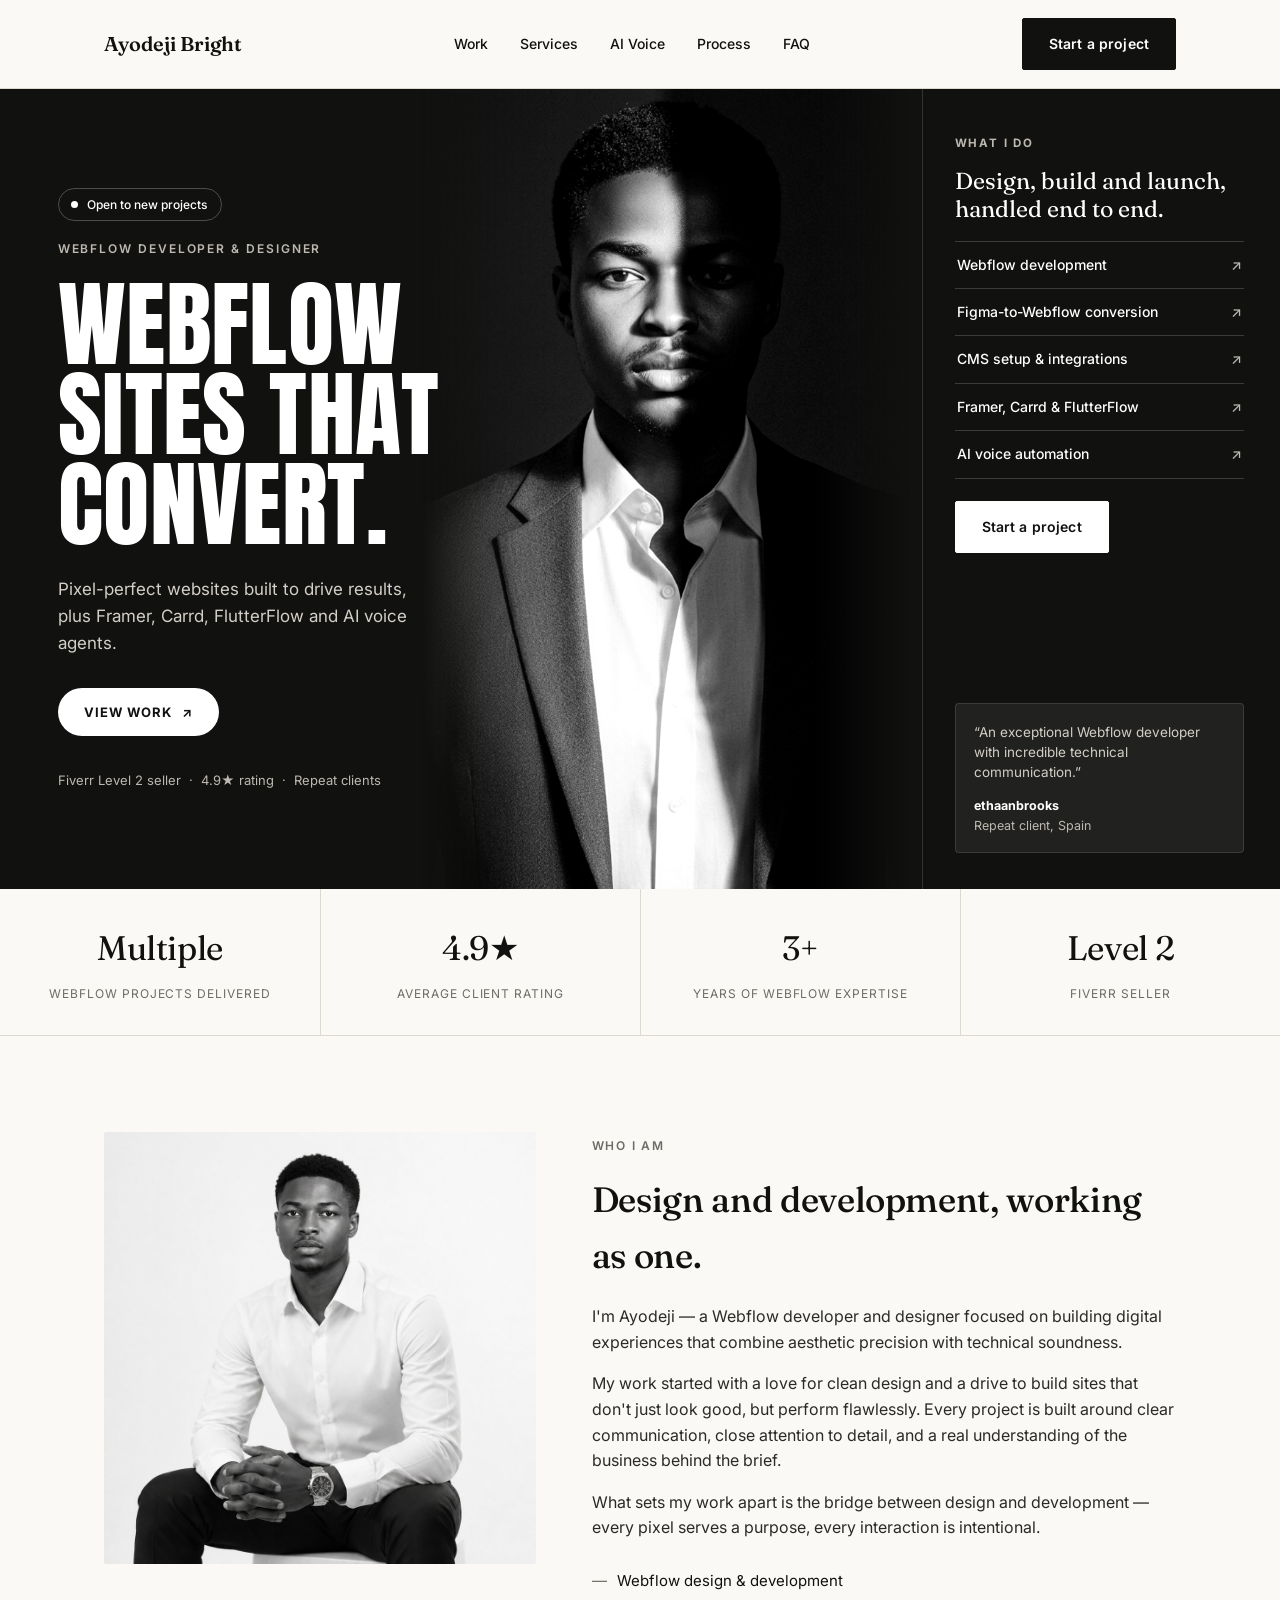
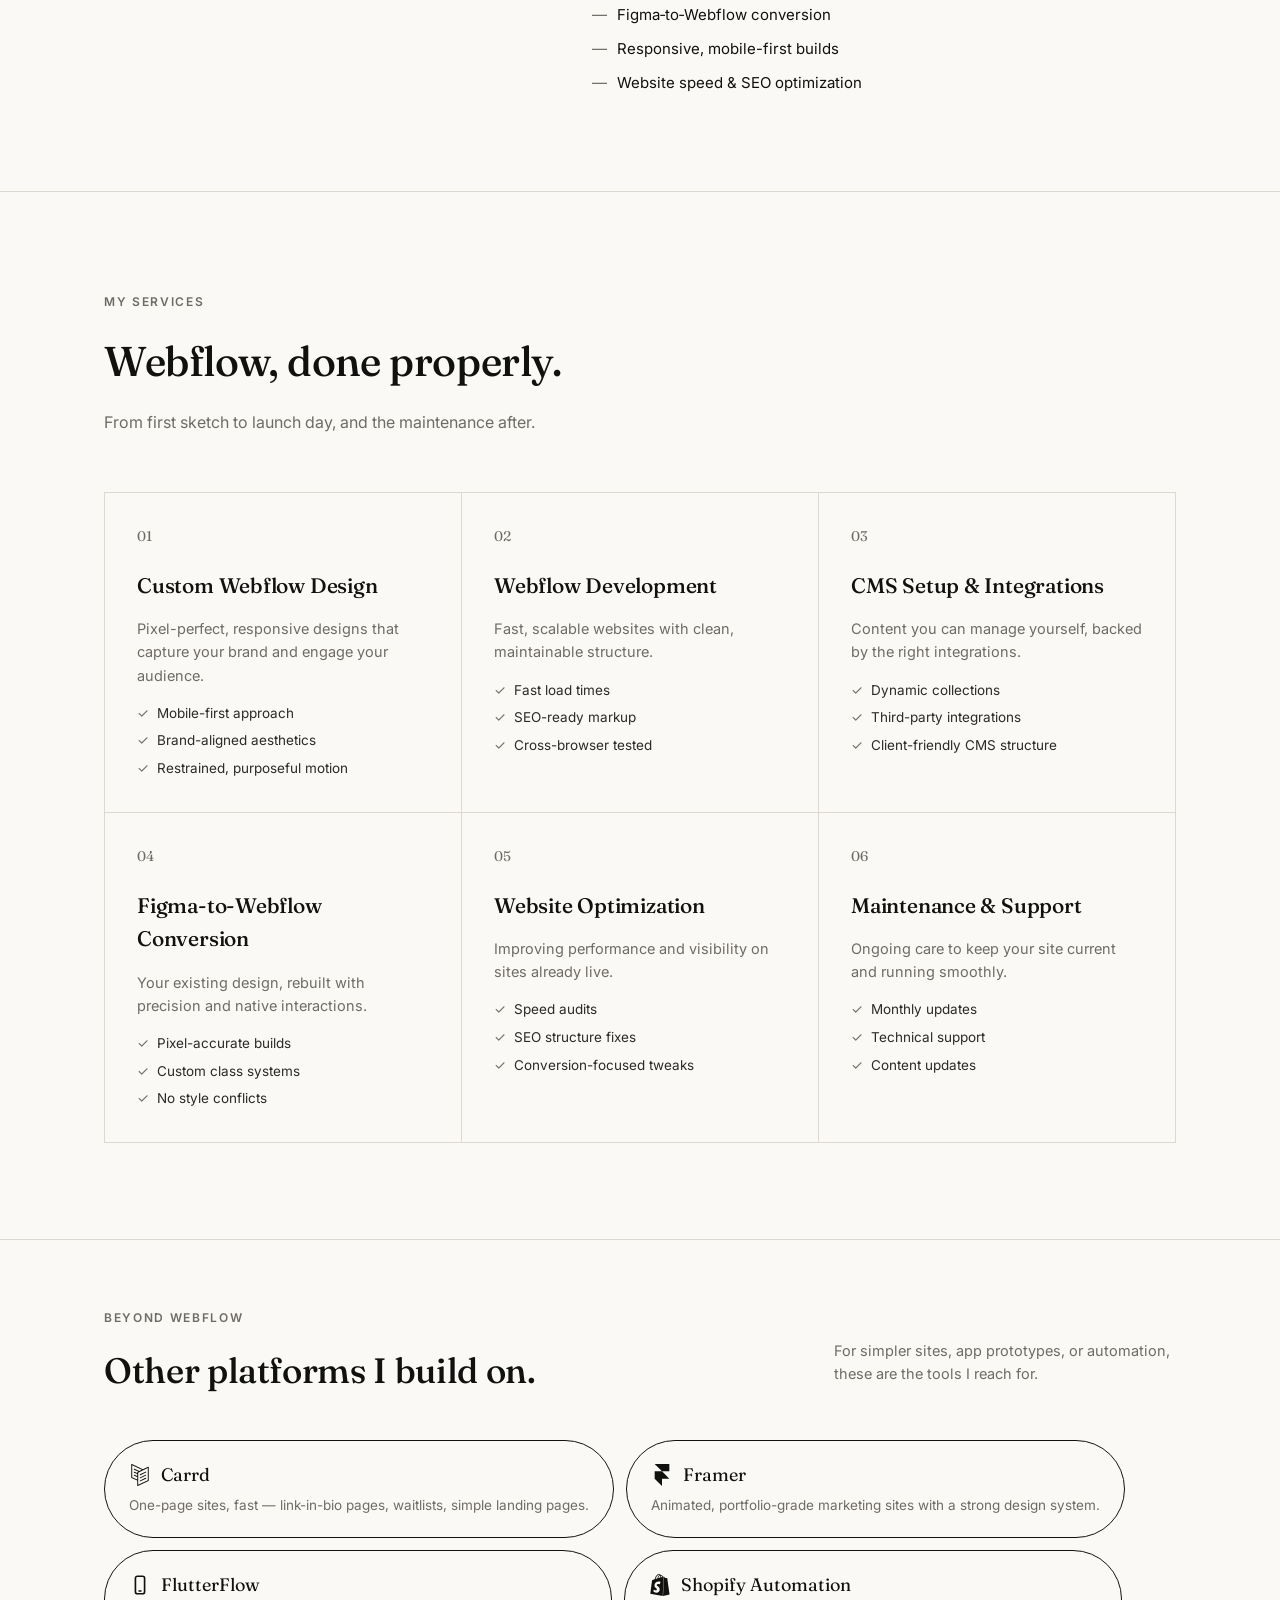
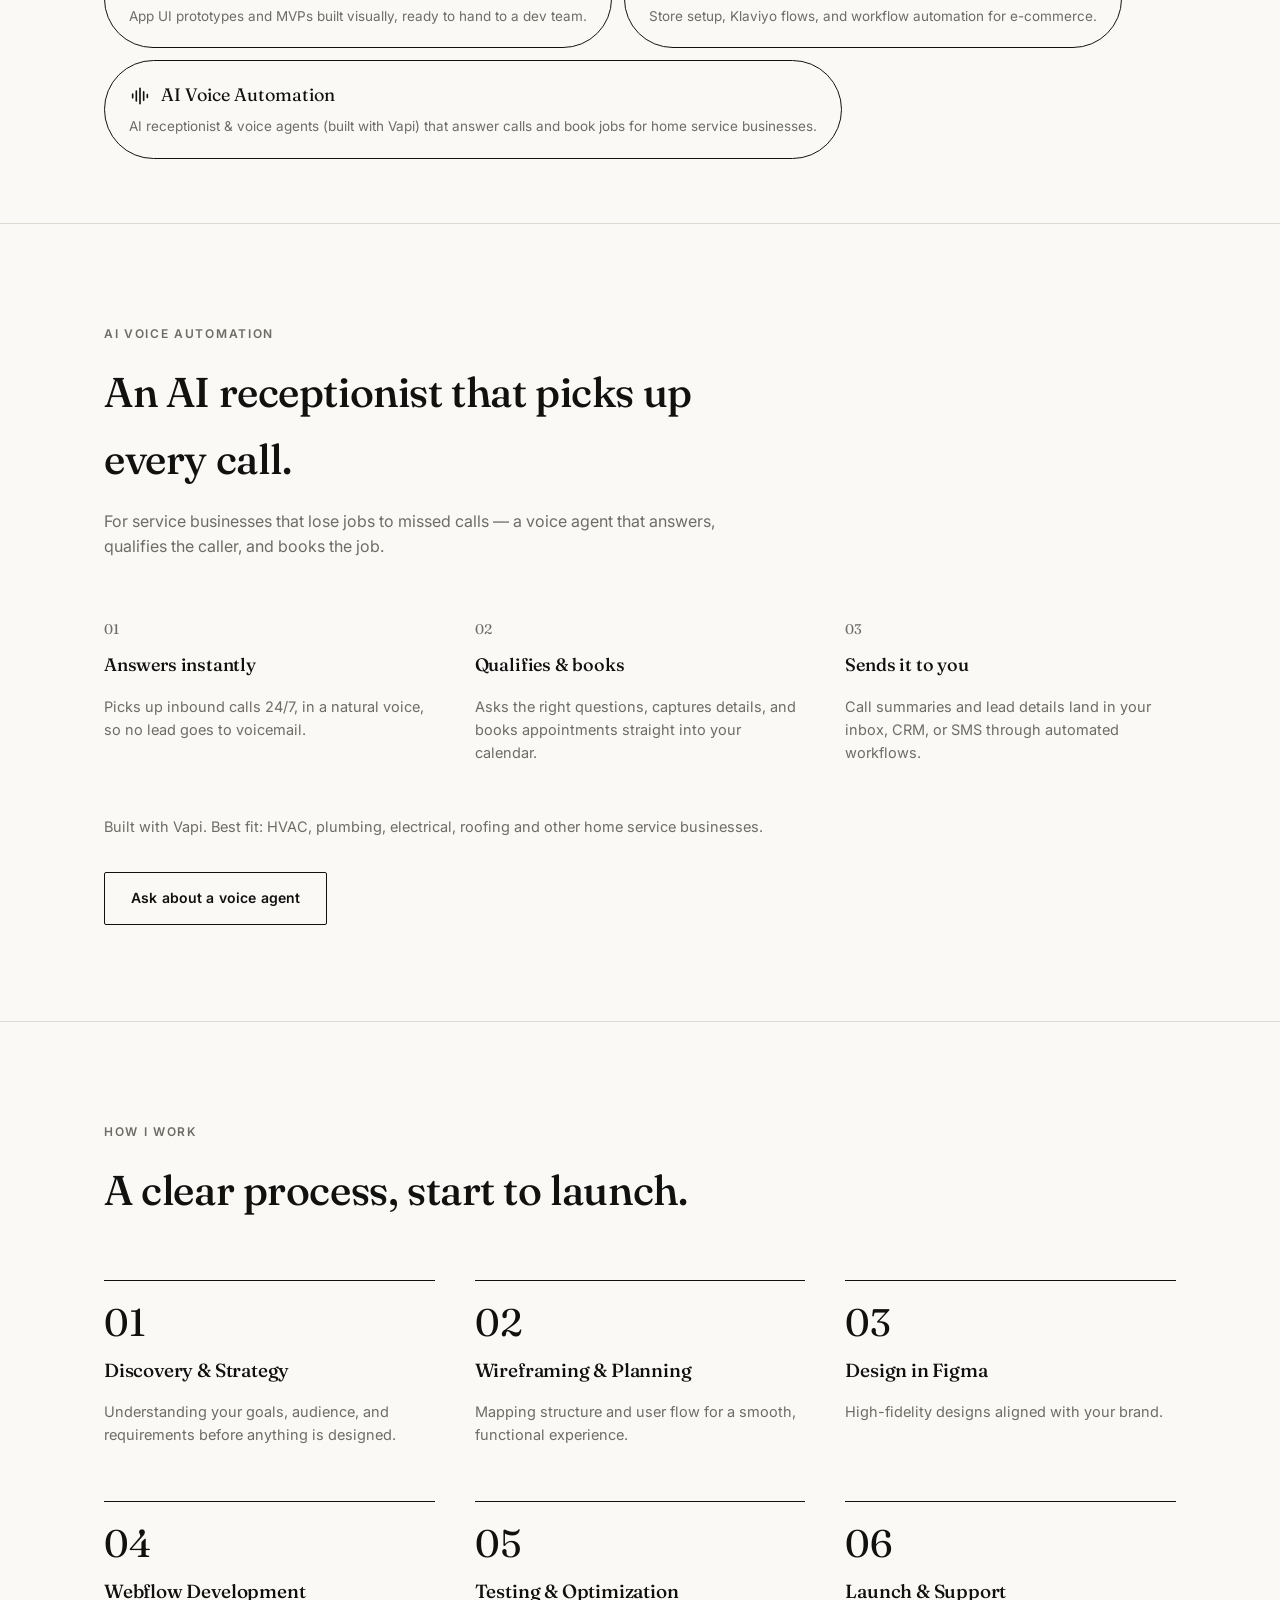
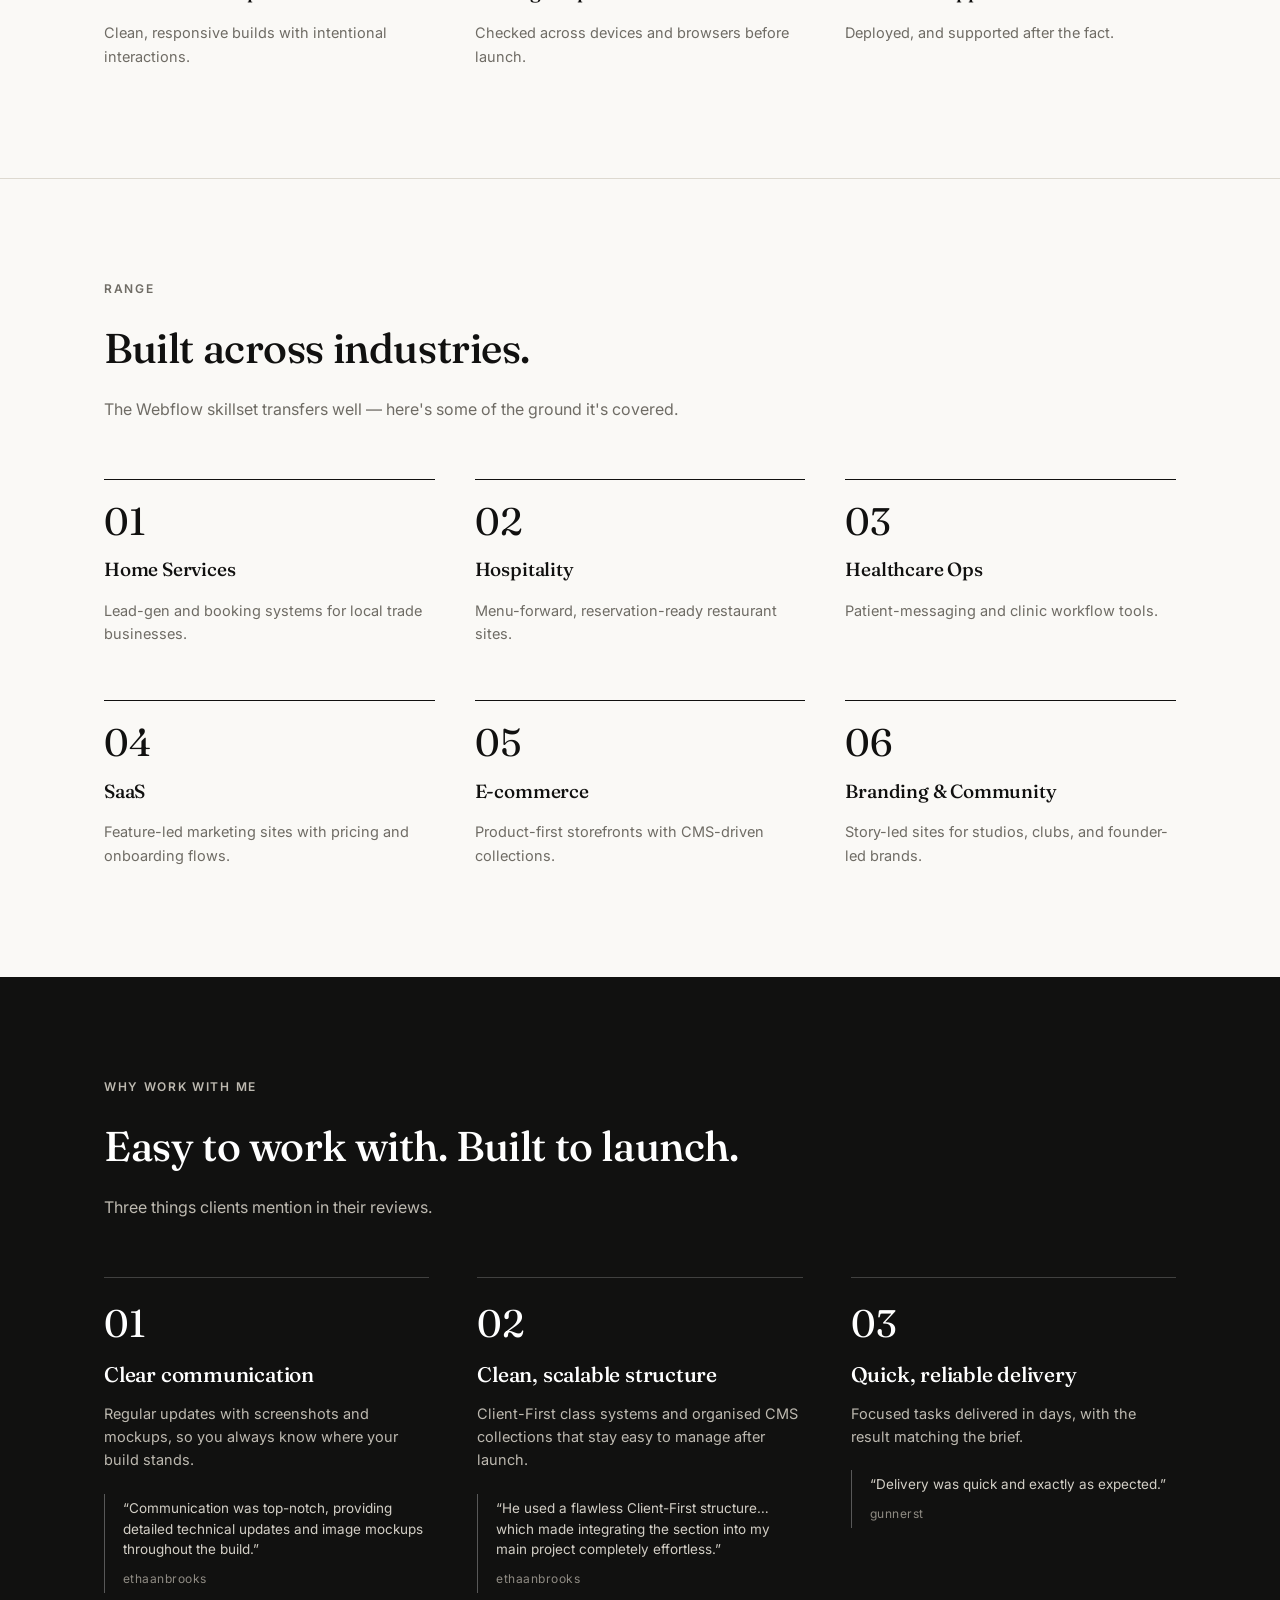
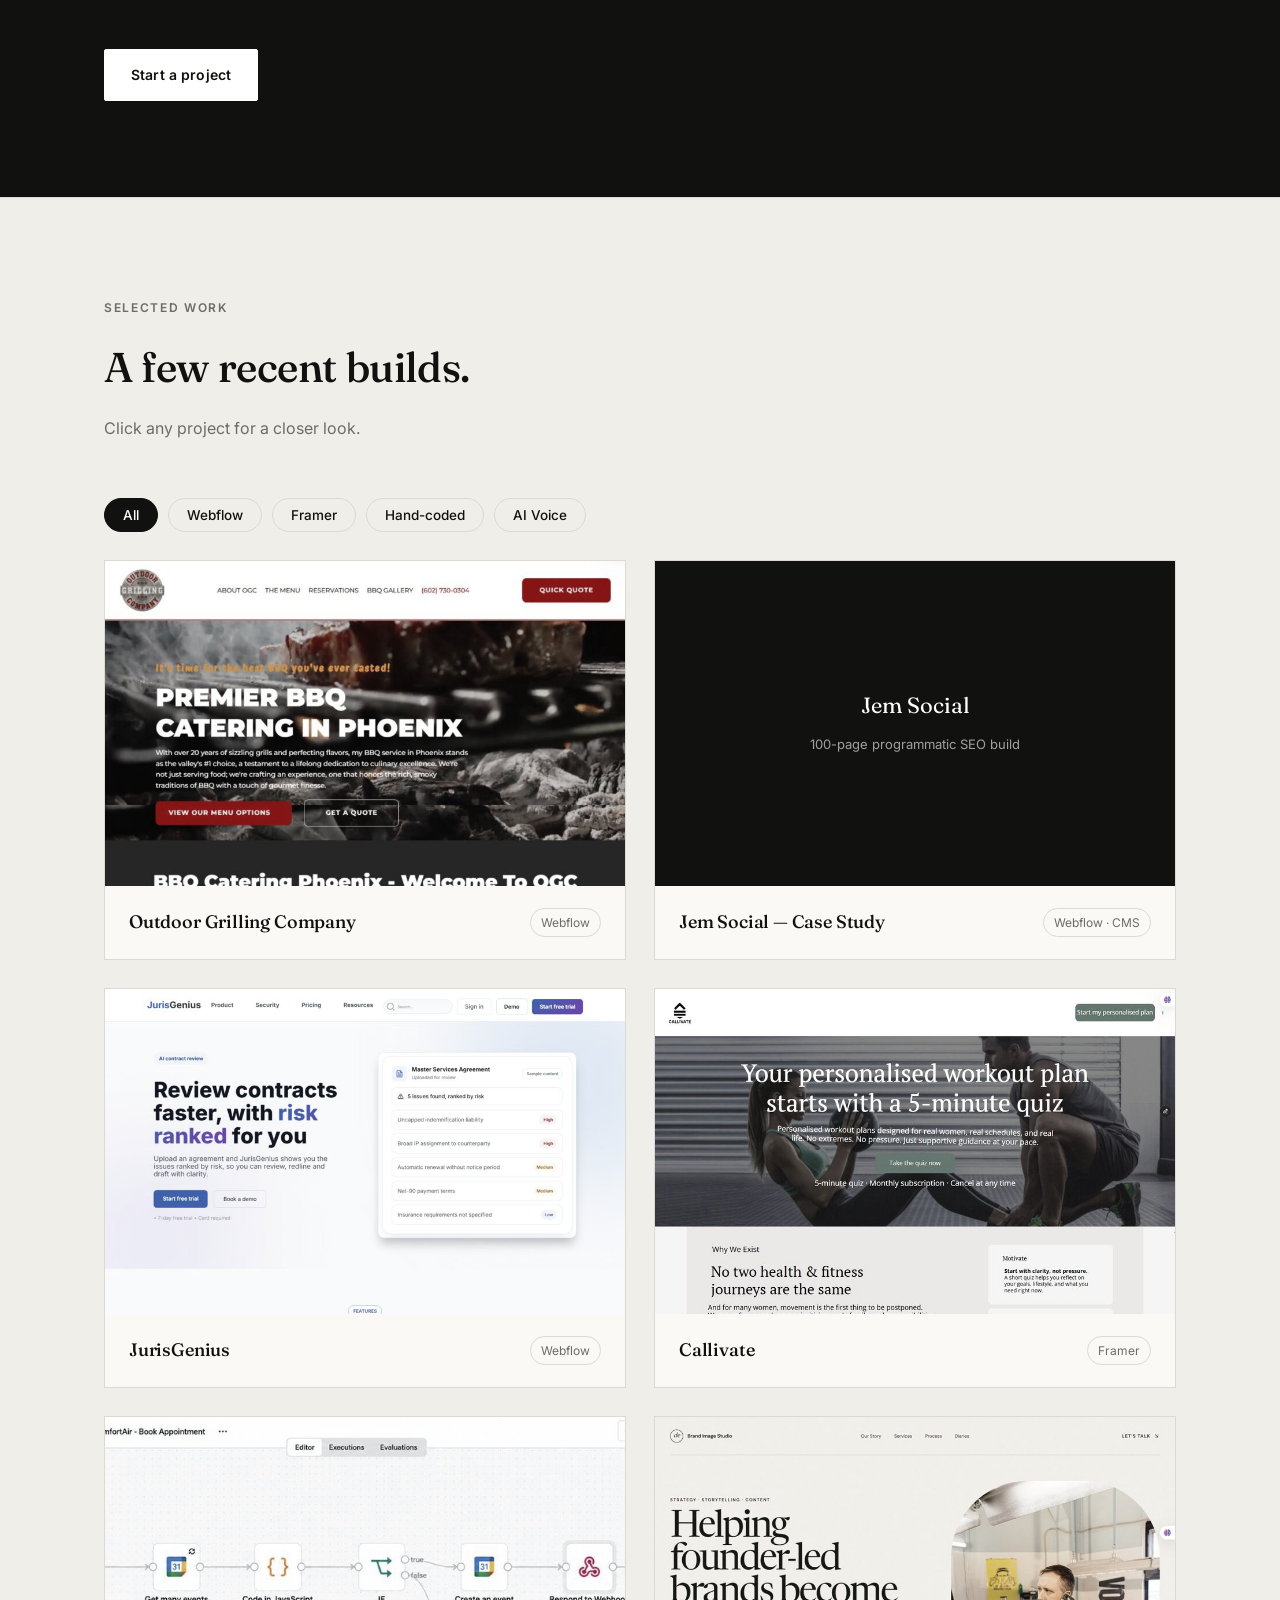
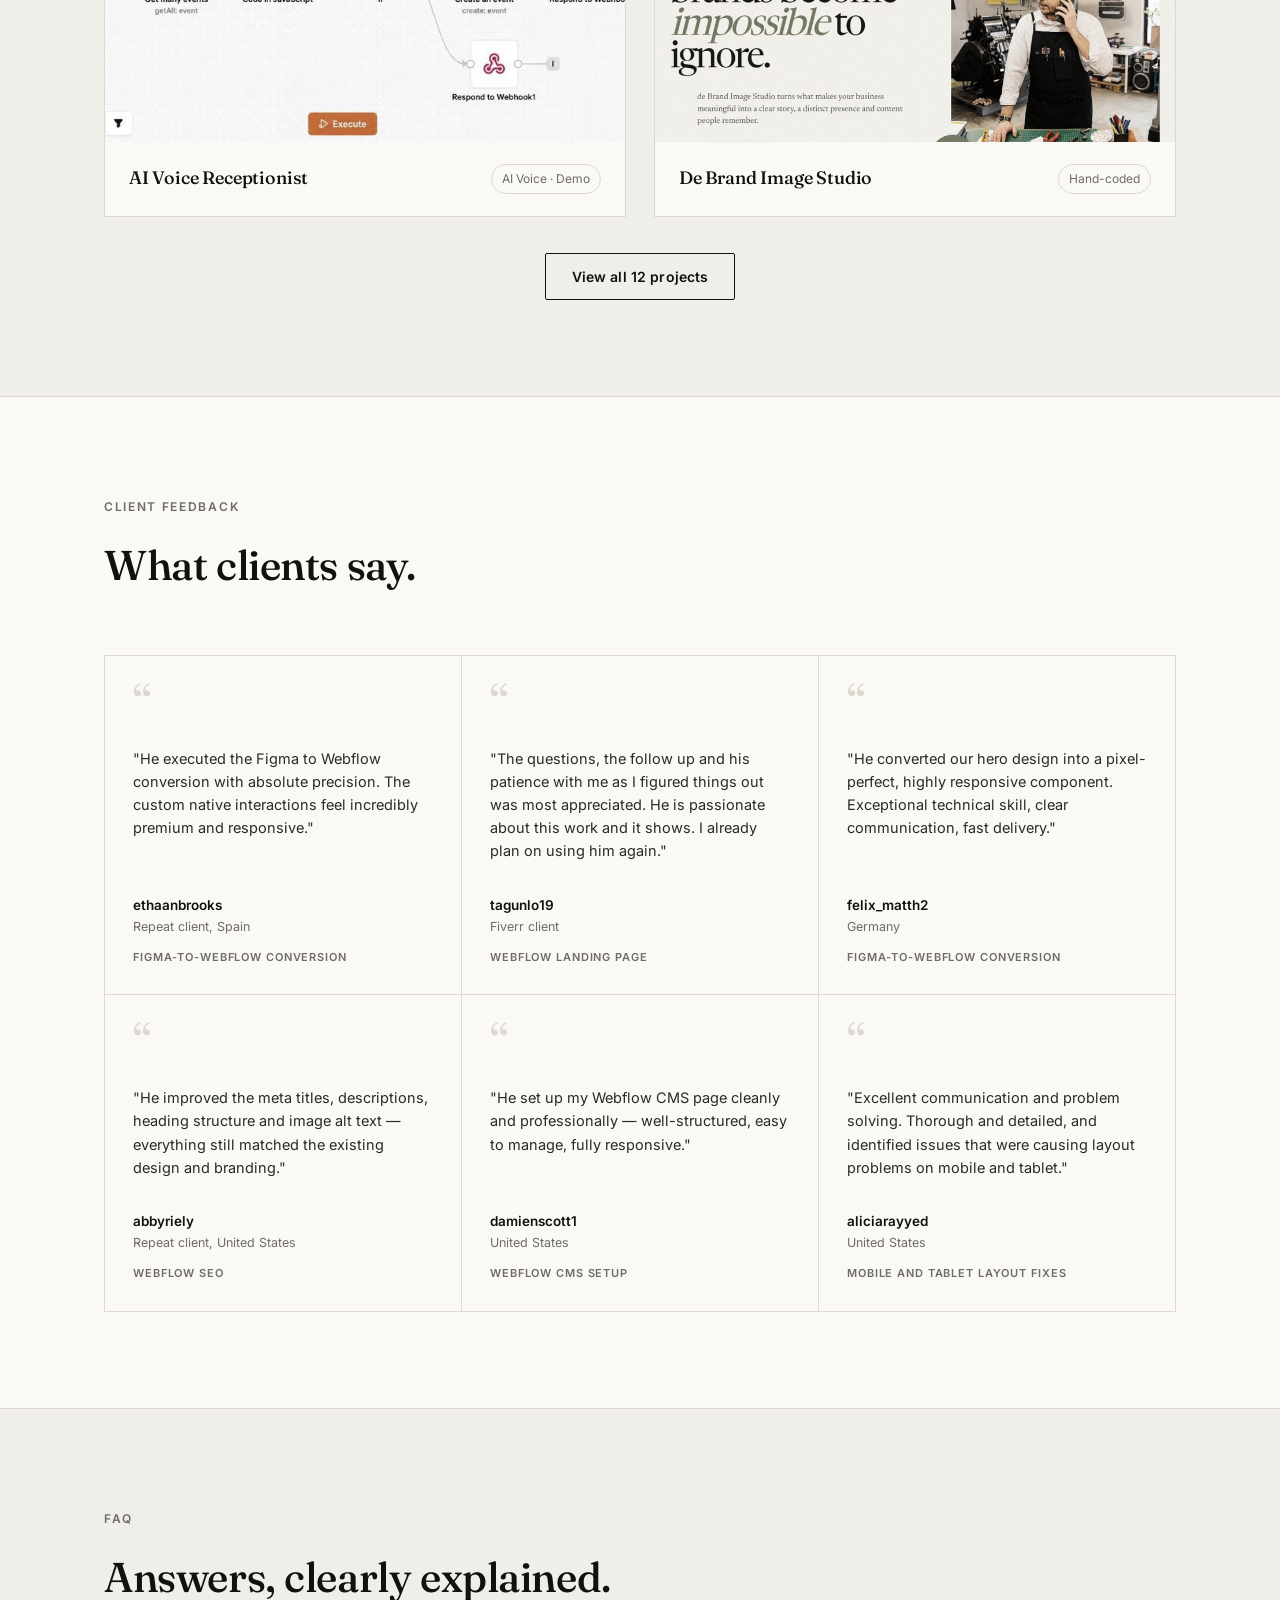
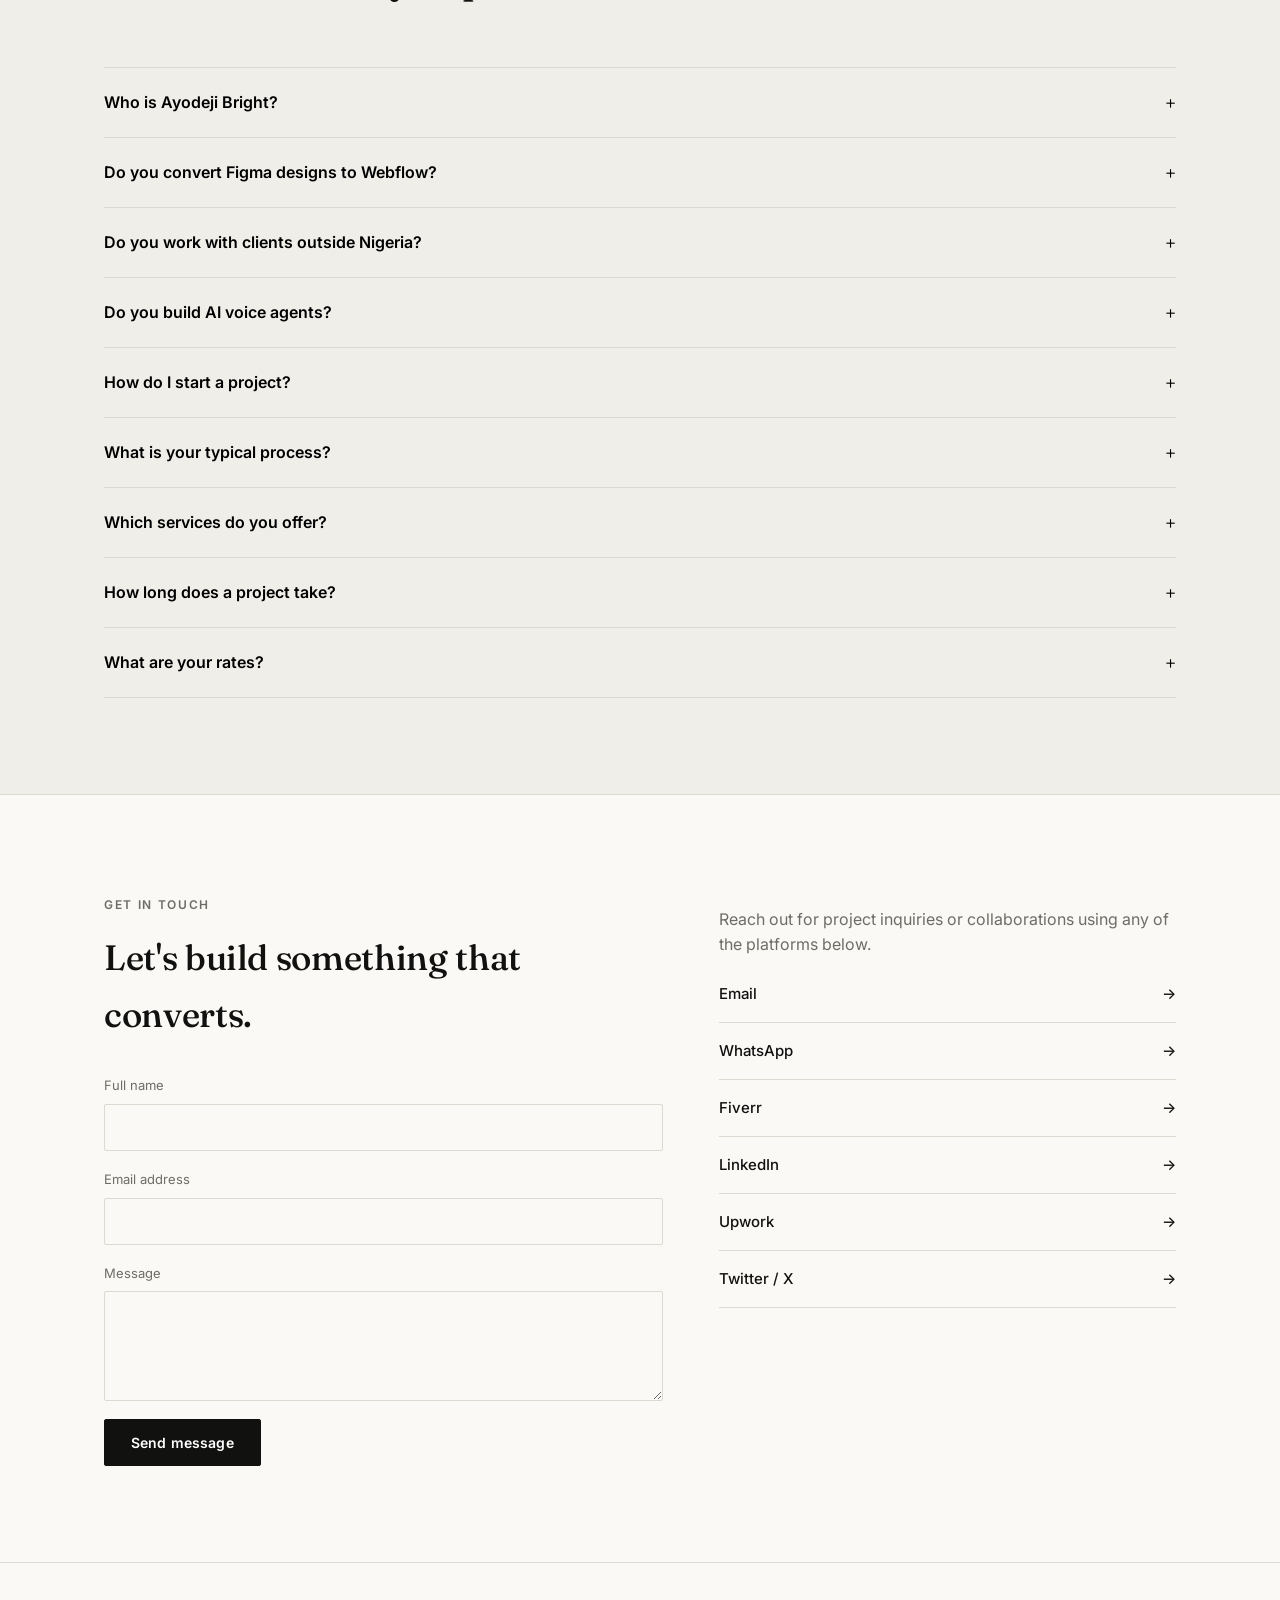
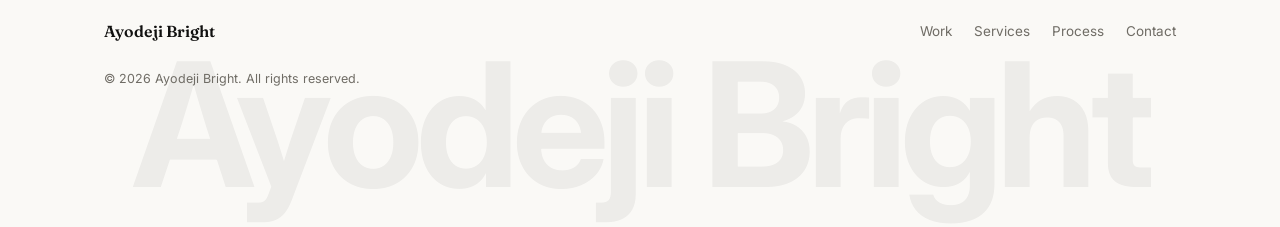
==== commit cf14fc85: "Add files via upload" ====
--- a/index.html
+++ b/index.html
@@ -120,9 +120,38 @@
   <div class="pre-inner">
     <span class="pre-welcome">Welcome to</span>
     <span class="pre-name">Ayodeji&rsquo;s Portfolio</span>
-    <span class="pre-line"></span>
+    <div class="pre-meter"><span class="pre-bar"><i></i></span><span class="pre-pct">0%</span></div>
   </div>
 </div>
+<script>
+(function(){
+  var html=document.documentElement, pre=document.getElementById('preloader');
+  if(!pre||html.classList.contains('skip-pre')) return;
+  var bar=pre.querySelector('.pre-bar i'), pct=pre.querySelector('.pre-pct');
+  var MIN=1400, MAX=4500, t0=Date.now(), shown=0, finished=false;
+  var got={dom:false,fonts:false,img:false,load:false}, W={dom:25,fonts:30,img:20,load:25};
+  function target(){var t=0,k;for(k in got){if(got[k]){t+=W[k];}}return t;}
+  function finish(){ if(finished)return; finished=true; pre.classList.add('done'); html.classList.add('pre-done'); }
+  function tick(){
+    var el=Date.now()-t0, cap=Math.min(100,(el/MIN)*100), base=target(), creep=(base<100)?Math.min(12,el/500):0, goal=Math.min(base+creep,cap,(base<100)?96:100);
+    if(el>=MAX){goal=100;}
+    shown+=(goal-shown)*0.18; if(goal-shown<0.5){shown=goal;}
+    bar.style.transform='scaleX('+(shown/100)+')'; pct.textContent=Math.round(shown)+'%';
+    if(shown>=100){ setTimeout(finish,200); return; }
+    requestAnimationFrame(tick);
+  }
+  function onDom(){
+    got.dom=true;
+    if(document.fonts&&document.fonts.ready){document.fonts.ready.then(function(){got.fonts=true;});}else{got.fonts=true;}
+    var img=document.querySelector('.hx-photo');
+    if(!img||img.complete){got.img=true;}else{img.addEventListener('load',function(){got.img=true;});img.addEventListener('error',function(){got.img=true;});}
+  }
+  if(document.readyState==='loading'){document.addEventListener('DOMContentLoaded',onDom);}else{onDom();}
+  if(document.readyState==='complete'){got.load=true;}else{window.addEventListener('load',function(){got.load=true;});}
+  requestAnimationFrame(tick);
+})();
+</script>
+<noscript><style>.preloader{display:none}</style></noscript>
 <div class="progress" id="progress"></div>
 
 <nav class="nav">
@@ -566,49 +595,19 @@
 
 <footer>
   <div class="footer-main">
-    <div class="container footer-cols">
-      <div class="footer-brand">
-        <span class="brand">Ayodeji Bright</span>
-        <p>Webflow developer and designer based in Lagos, Nigeria. Websites, landing pages and AI voice receptionists for growing businesses.</p>
-      </div>
-      <div>
-        <h4>Navigate</h4>
-        <ul>
-          <li><a href="#work">Work</a></li>
-          <li><a href="#services">Services</a></li>
-          <li><a href="#ai-voice">AI Voice</a></li>
-          <li><a href="#process">Process</a></li>
-          <li><a href="#faq">FAQ</a></li>
-          <li><a href="#contact">Contact</a></li>
-        </ul>
-      </div>
-      <div>
-        <h4>Services</h4>
-        <ul>
-          <li><a href="#services">Webflow development</a></li>
-          <li><a href="#services">Figma-to-Webflow</a></li>
-          <li><a href="#services">CMS &amp; integrations</a></li>
-          <li><a href="#platforms">Framer, Carrd &amp; FlutterFlow</a></li>
-          <li><a href="#ai-voice">AI voice automation</a></li>
-        </ul>
-      </div>
-      <div>
-        <h4>Connect</h4>
-        <ul>
-          <li><a href="mailto:ayodejibright58@gmail.com">Email</a></li>
-          <li><a href="https://wa.me/2348079974050?text=Hi%20Ayodeji%2C%20I%20saw%20your%20portfolio%20and%20I%27d%20like%20to%20discuss%20a%20project." target="_blank" rel="noopener">WhatsApp</a></li>
-          <li><a href="https://www.linkedin.com/in/ayodeji-bright4910" target="_blank" rel="noopener">LinkedIn</a></li>
-          <li><a href="https://www.upwork.com/freelancers/~01f3ac4145794518e3" target="_blank" rel="noopener">Upwork</a></li>
-          <li><a href="https://www.fiverr.com/ayo_dejiweb" target="_blank" rel="noopener">Fiverr</a></li>
-          <li><a href="https://x.com/Troost11229" target="_blank" rel="noopener">X / Twitter</a></li>
-        </ul>
-      </div>
+    <div class="container">
+      <div class="footer-row">
+        <span class="brand" style="font-size:16px;">Ayodeji Bright</span>
+        <div class="footer-links">
+          <a href="#work">Work</a>
+          <a href="#services">Services</a>
+          <a href="#process">Process</a>
+          <a href="#contact">Contact</a>
+        </div>
+      </div>
+      <p class="footer-copy">© 2026 Ayodeji Bright. All rights reserved.</p>
     </div>
     <div class="footer-name" aria-hidden="true">Ayodeji Bright</div>
-  </div>
-  <div class="container footer-bar">
-    <span>&copy; 2026 Ayodeji Bright. All rights reserved.</span>
-    <a href="#top">Back to top &uarr;</a>
   </div>
 </footer>
 
--- a/styles.css
+++ b/styles.css
@@ -433,13 +433,15 @@
 }
 
 /* ============================================
-   Loading screen
+   Loading screen (driven by real loading progress)
    ============================================ */
 .preloader{
   position:fixed; inset:0; z-index:300; background:var(--ink);
   display:flex; align-items:center; justify-content:center; text-align:center;
-  animation: preOut .5s var(--ease) 1.25s forwards;
-}
+  transition: opacity .5s var(--ease), visibility 0s linear .5s;
+  animation: preOut .4s ease 6s forwards; /* safety net if scripts fail */
+}
+.preloader.done{ opacity:0; visibility:hidden; }
 .pre-inner{ display:flex; flex-direction:column; align-items:center; padding:0 24px; }
 .pre-welcome{
   font-size:12px; letter-spacing:.22em; text-transform:uppercase; color:#bdb9b0; font-weight:600;
@@ -449,12 +451,11 @@
   font-family:var(--font-display); font-size:clamp(1.9rem, 5vw, 3rem); color:var(--white); margin-top:12px;
   opacity:0; animation: fadeUp .6s var(--ease) .25s forwards;
 }
-.pre-line{
-  display:block; height:1px; width:0; background:rgba(255,255,255,.55); margin-top:22px;
-  animation: preLine .8s var(--ease) .45s forwards;
-}
+.pre-meter{ display:flex; align-items:center; gap:14px; margin-top:30px; width:min(280px, 72vw); opacity:0; animation: fadeIn .4s ease .4s forwards; }
+.pre-bar{ position:relative; flex:1; height:1px; background:rgba(255,255,255,.22); overflow:hidden; }
+.pre-bar i{ position:absolute; inset:0; background:var(--white); transform:scaleX(0); transform-origin:left; }
+.pre-pct{ width:40px; text-align:right; font-size:12px; color:#bdb9b0; font-variant-numeric:tabular-nums; letter-spacing:.04em; }
 @keyframes preOut{ to{ opacity:0; visibility:hidden; } }
-@keyframes preLine{ to{ width:120px; } }
 @keyframes fadeUp{ from{ opacity:0; transform:translateY(14px); } to{ opacity:1; transform:none; } }
 @keyframes fadeIn{ from{ opacity:0; } to{ opacity:1; } }
 .skip-pre .preloader{ display:none; }
@@ -462,15 +463,15 @@
 /* ============================================
    Small animations
    ============================================ */
-/* Hero entrance (starts after the loading screen) */
-.hx-text > *{ animation: fadeUp .7s var(--ease) both; animation-delay: calc(1.15s + var(--i, 0) * .09s); }
+/* Hero entrance: starts when the loading screen finishes */
+.hx-text > *{ animation: fadeUp .7s var(--ease) both; animation-delay: 6s; }
 .hx-text > *:nth-child(1){ --i:0; } .hx-text > *:nth-child(2){ --i:1; } .hx-text > *:nth-child(3){ --i:2; }
 .hx-text > *:nth-child(4){ --i:3; } .hx-text > *:nth-child(5){ --i:4; } .hx-text > *:nth-child(6){ --i:5; }
-.hx-photo{ animation: fadeIn 1s ease both; animation-delay: 1.15s; }
-.hx-side{ animation: fadeIn .9s ease both; animation-delay: 1.4s; }
-.skip-pre .hx-text > *{ animation-delay: calc(var(--i, 0) * .09s); }
-.skip-pre .hx-photo{ animation-delay: 0s; }
-.skip-pre .hx-side{ animation-delay: .25s; }
+.hx-photo{ animation: fadeIn 1s ease both; animation-delay: 6s; }
+.hx-side{ animation: fadeIn .9s ease both; animation-delay: 6s; }
+.pre-done .hx-text > *, .skip-pre .hx-text > *{ animation-delay: calc(var(--i, 0) * .09s); }
+.pre-done .hx-photo, .skip-pre .hx-photo{ animation-delay: 0s; }
+.pre-done .hx-side, .skip-pre .hx-side{ animation-delay: .25s; }
 
 /* "Open to new projects" tag */
 .hx-open{
@@ -613,3 +614,12 @@
 
 /* Floating button stays visible on dark sections */
 .fab{ border:1px solid rgba(255,255,255,.35); }
+
+/* ============================================
+   Footer: original layout, plus large faded name behind
+   ============================================ */
+footer{ position:relative; overflow:hidden; padding:56px 0 0; border-top:1px solid var(--line); }
+.footer-main{ position:relative; padding-bottom:130px; }
+.footer-main .container{ position:relative; z-index:2; }
+.footer-name{ bottom:0; line-height:1.18; }
+@media (max-width:860px){ .footer-main{ padding-bottom:90px; } }
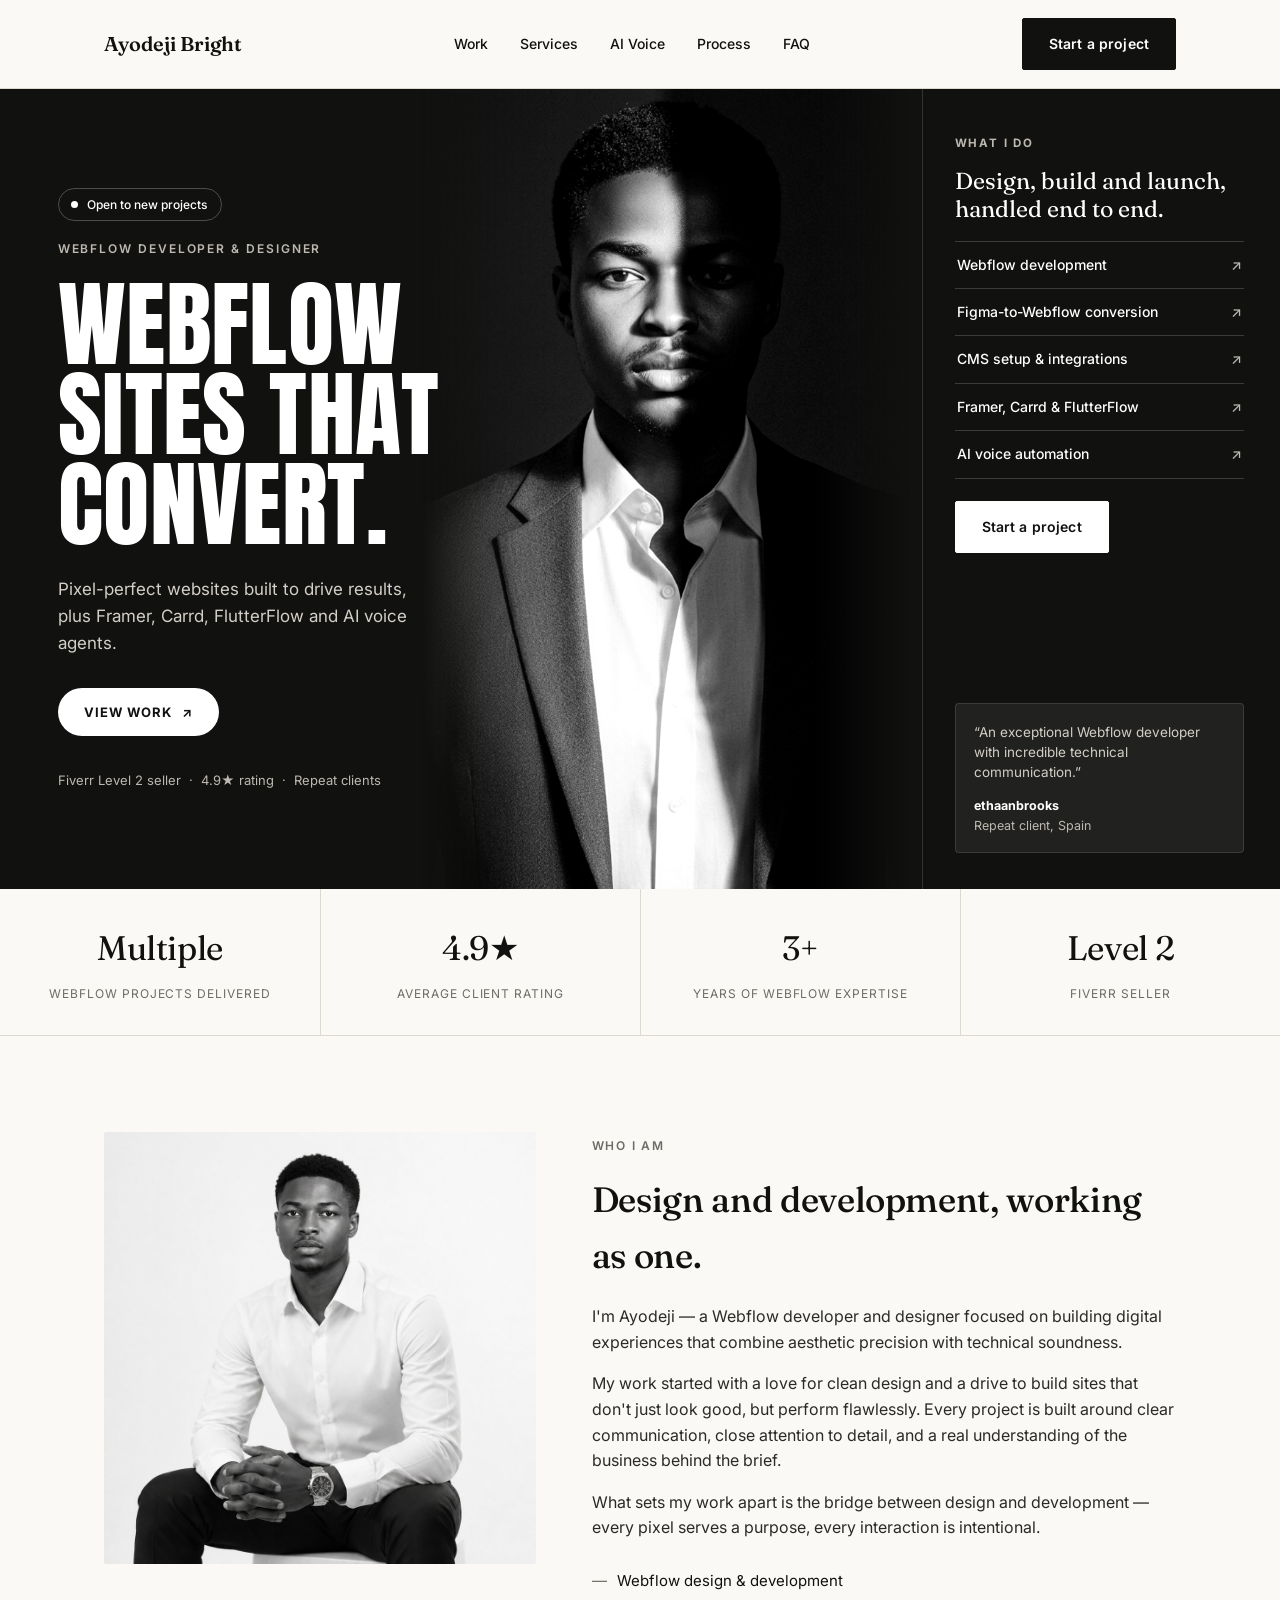
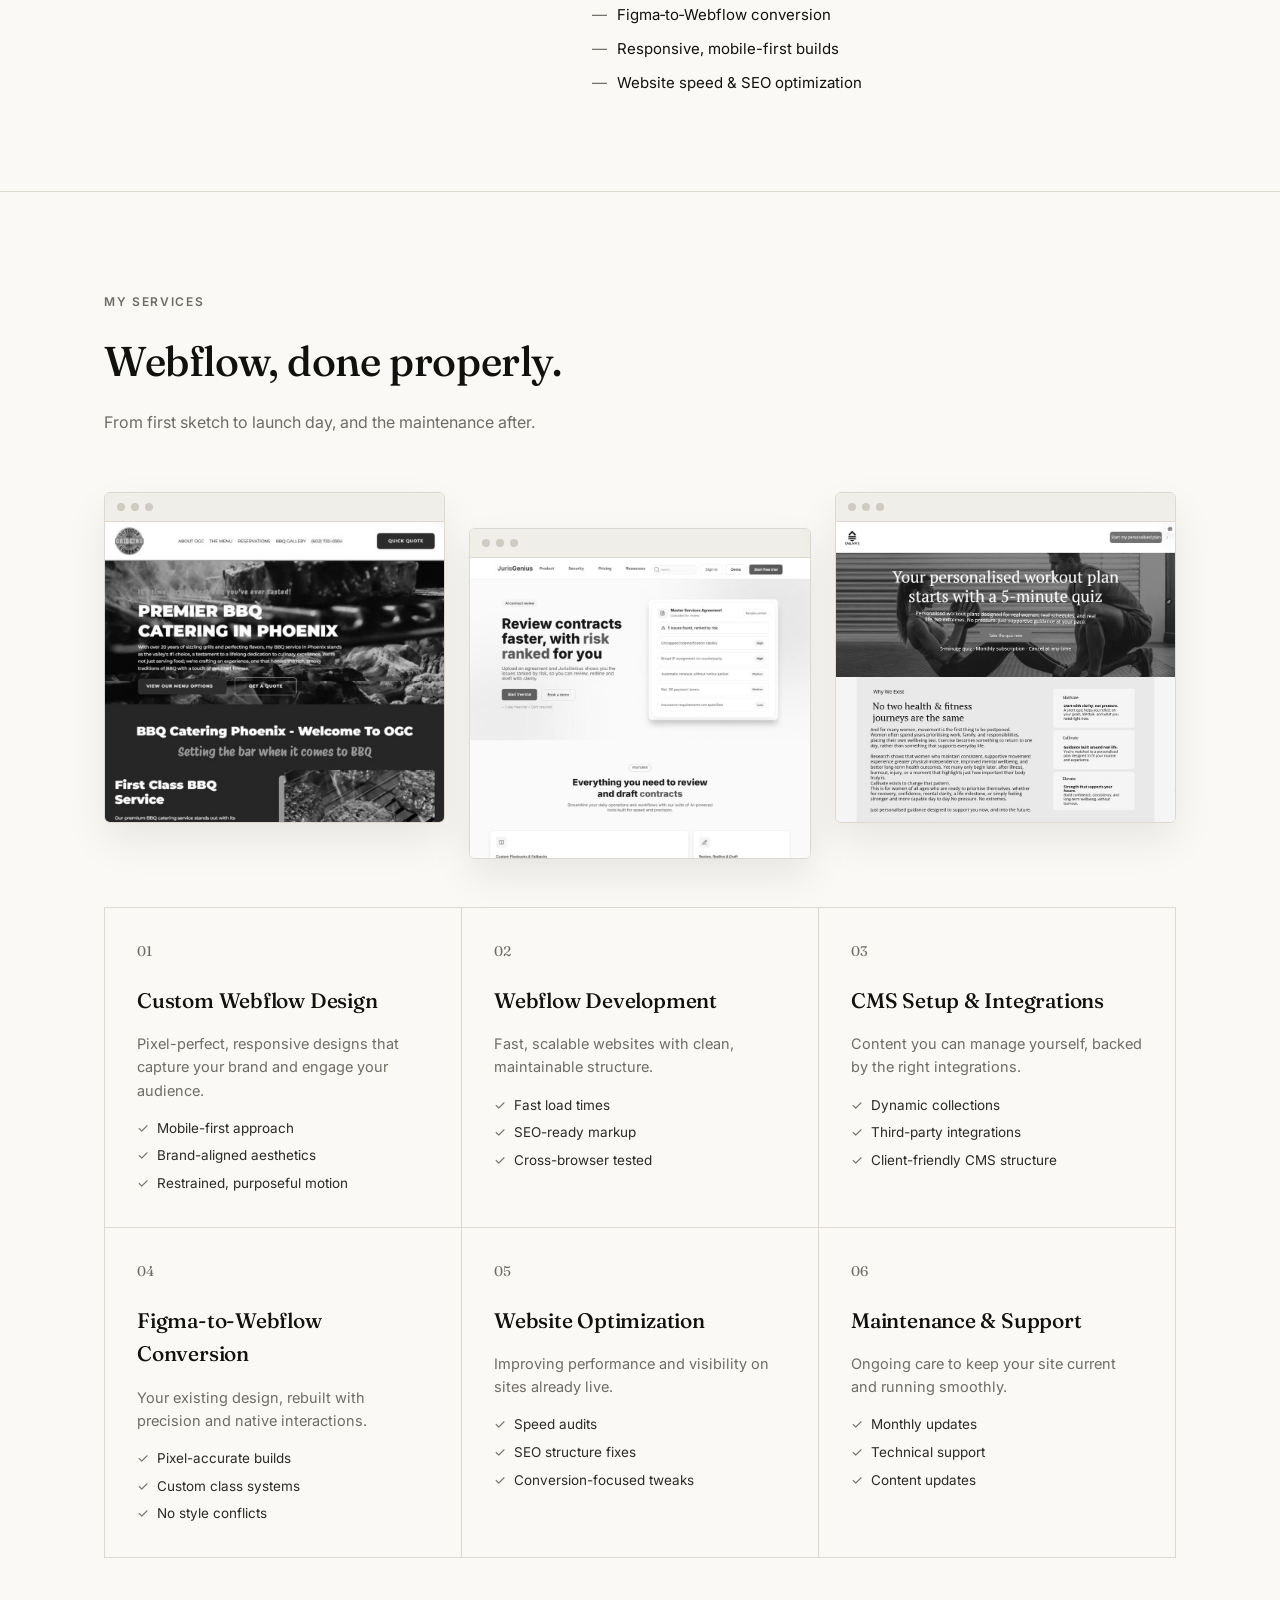
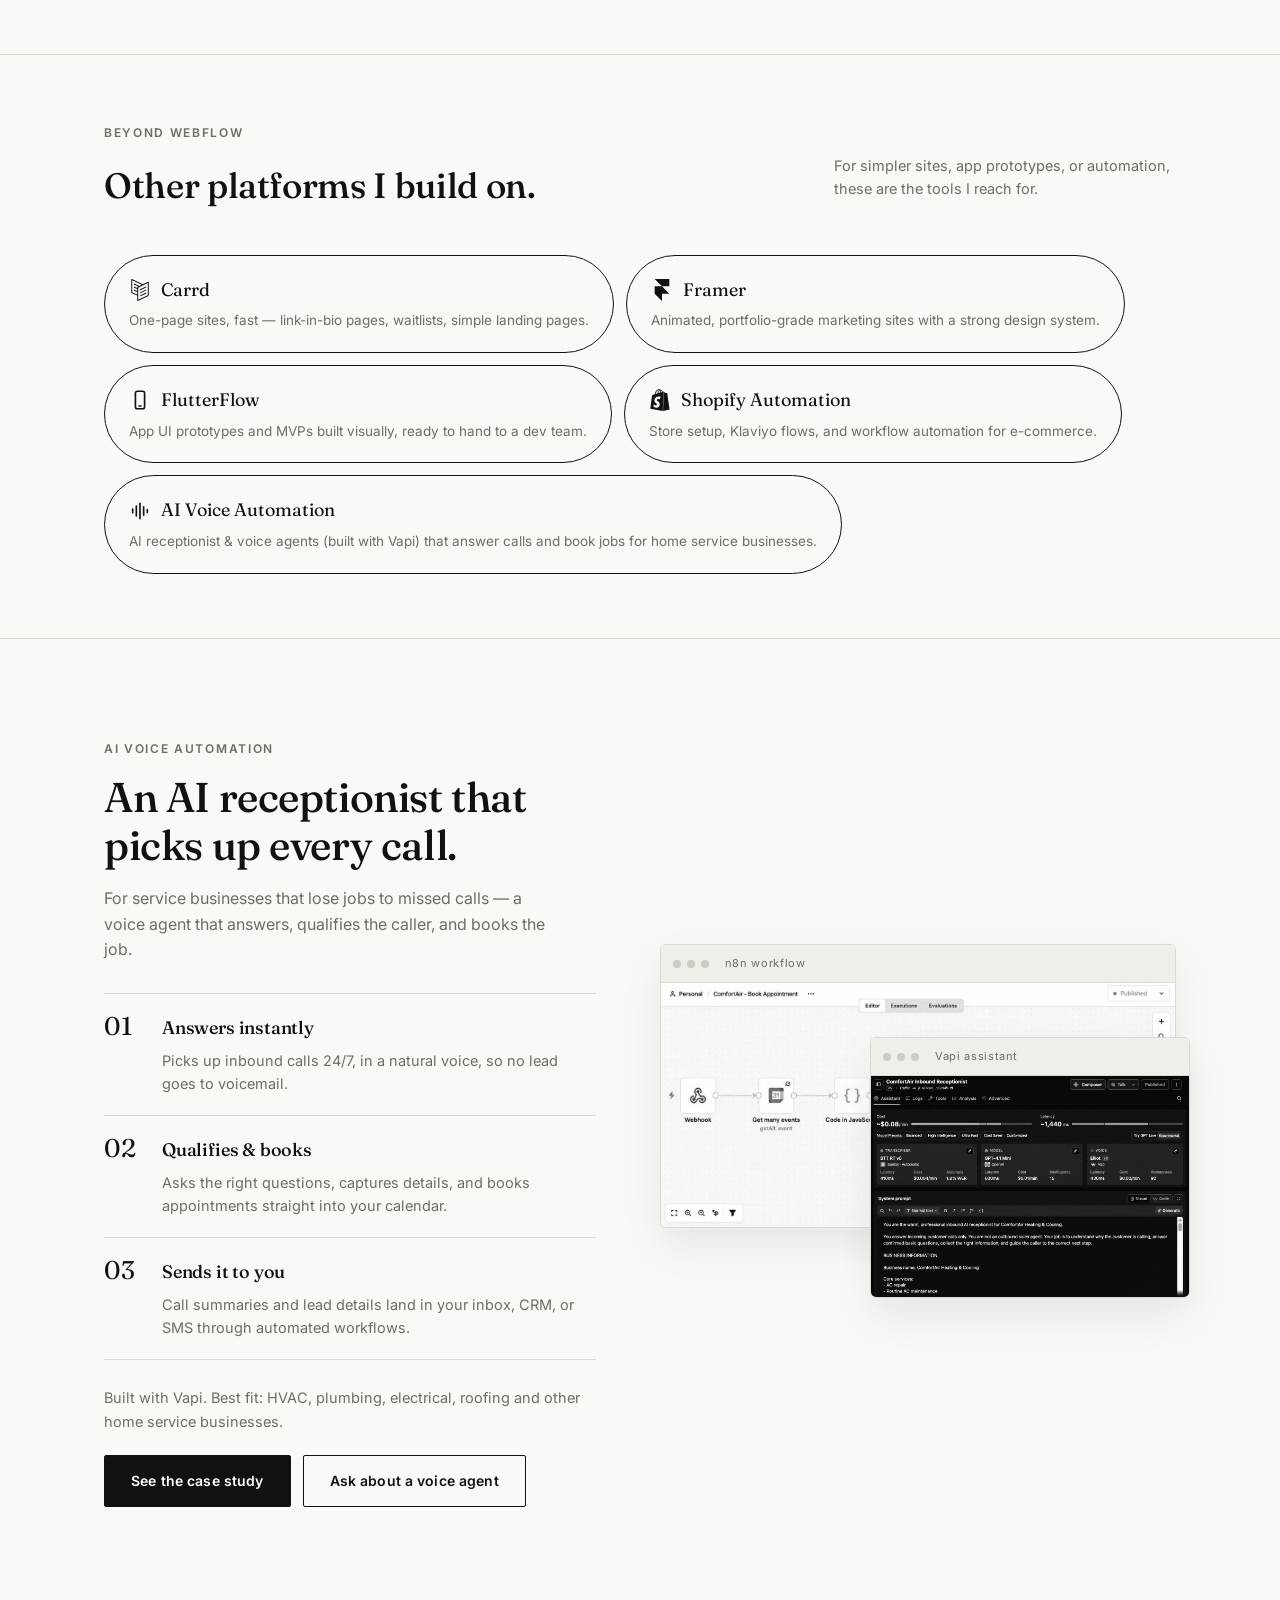
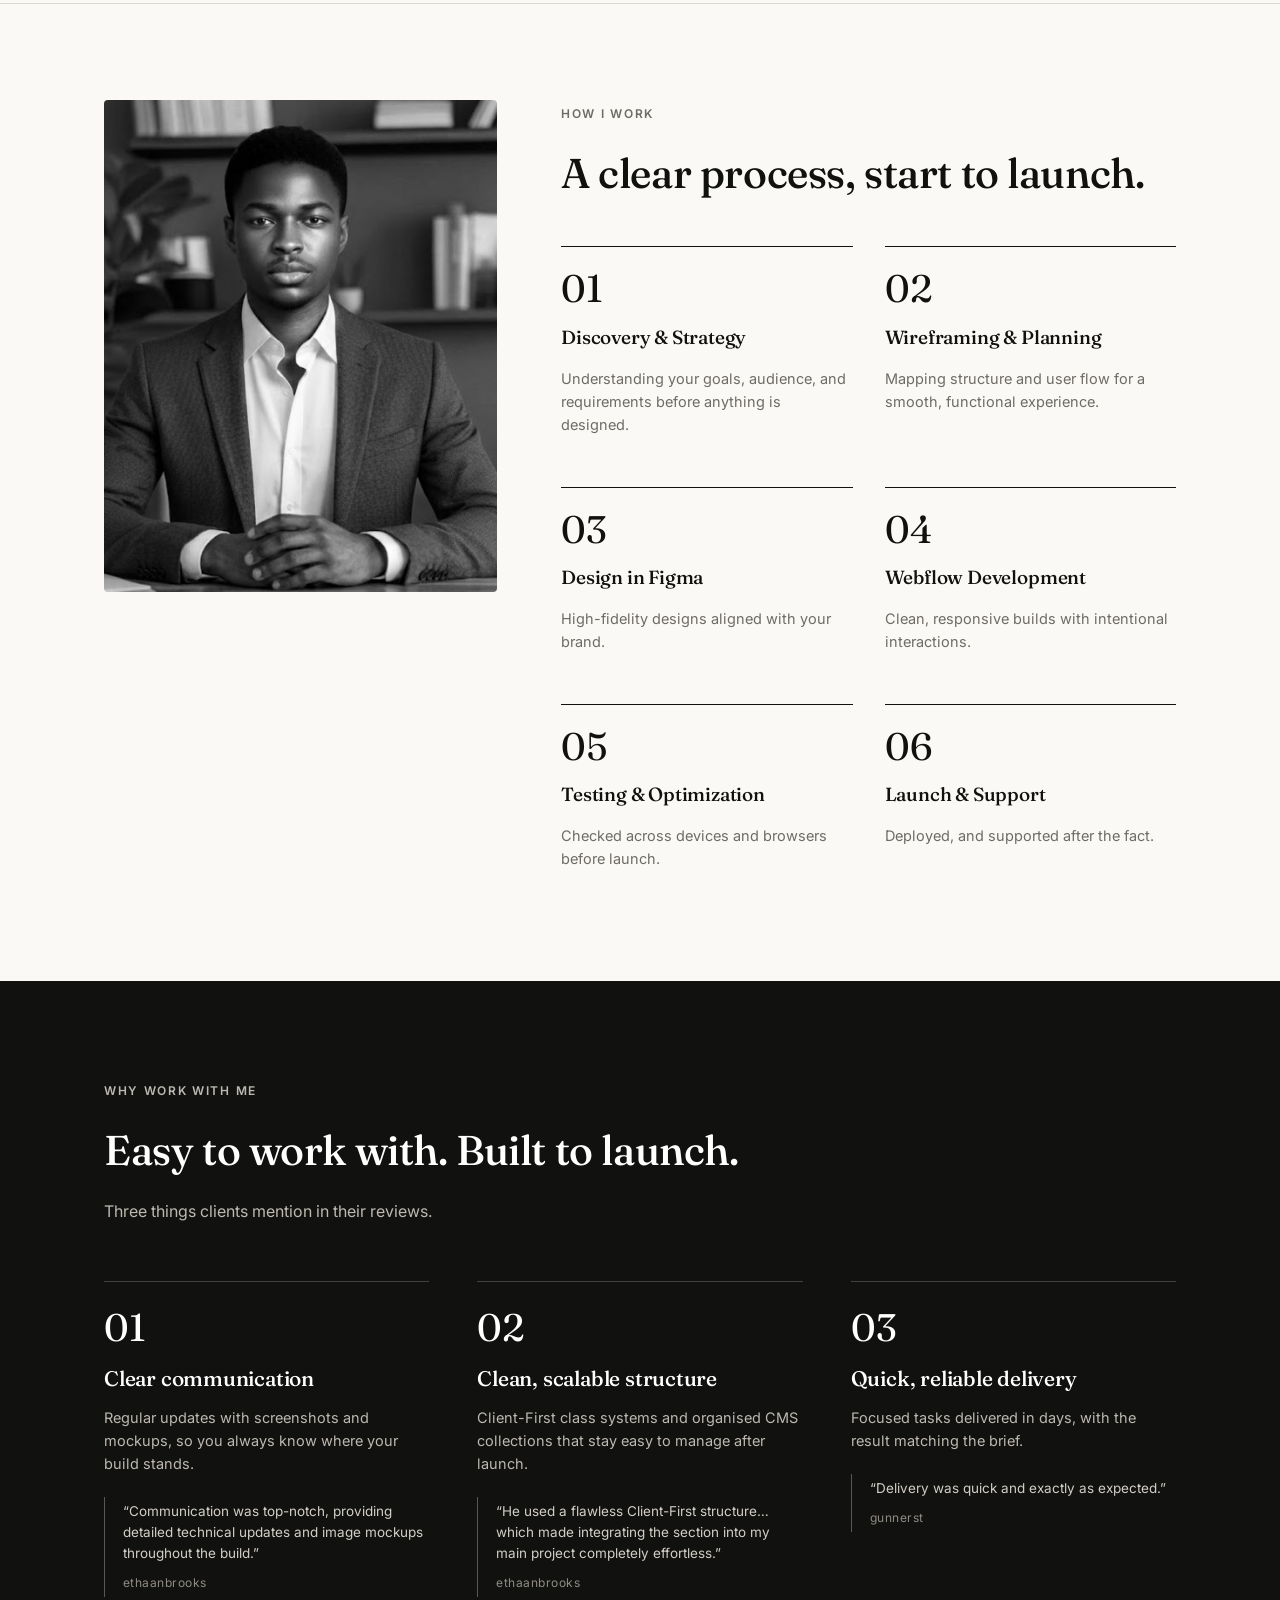
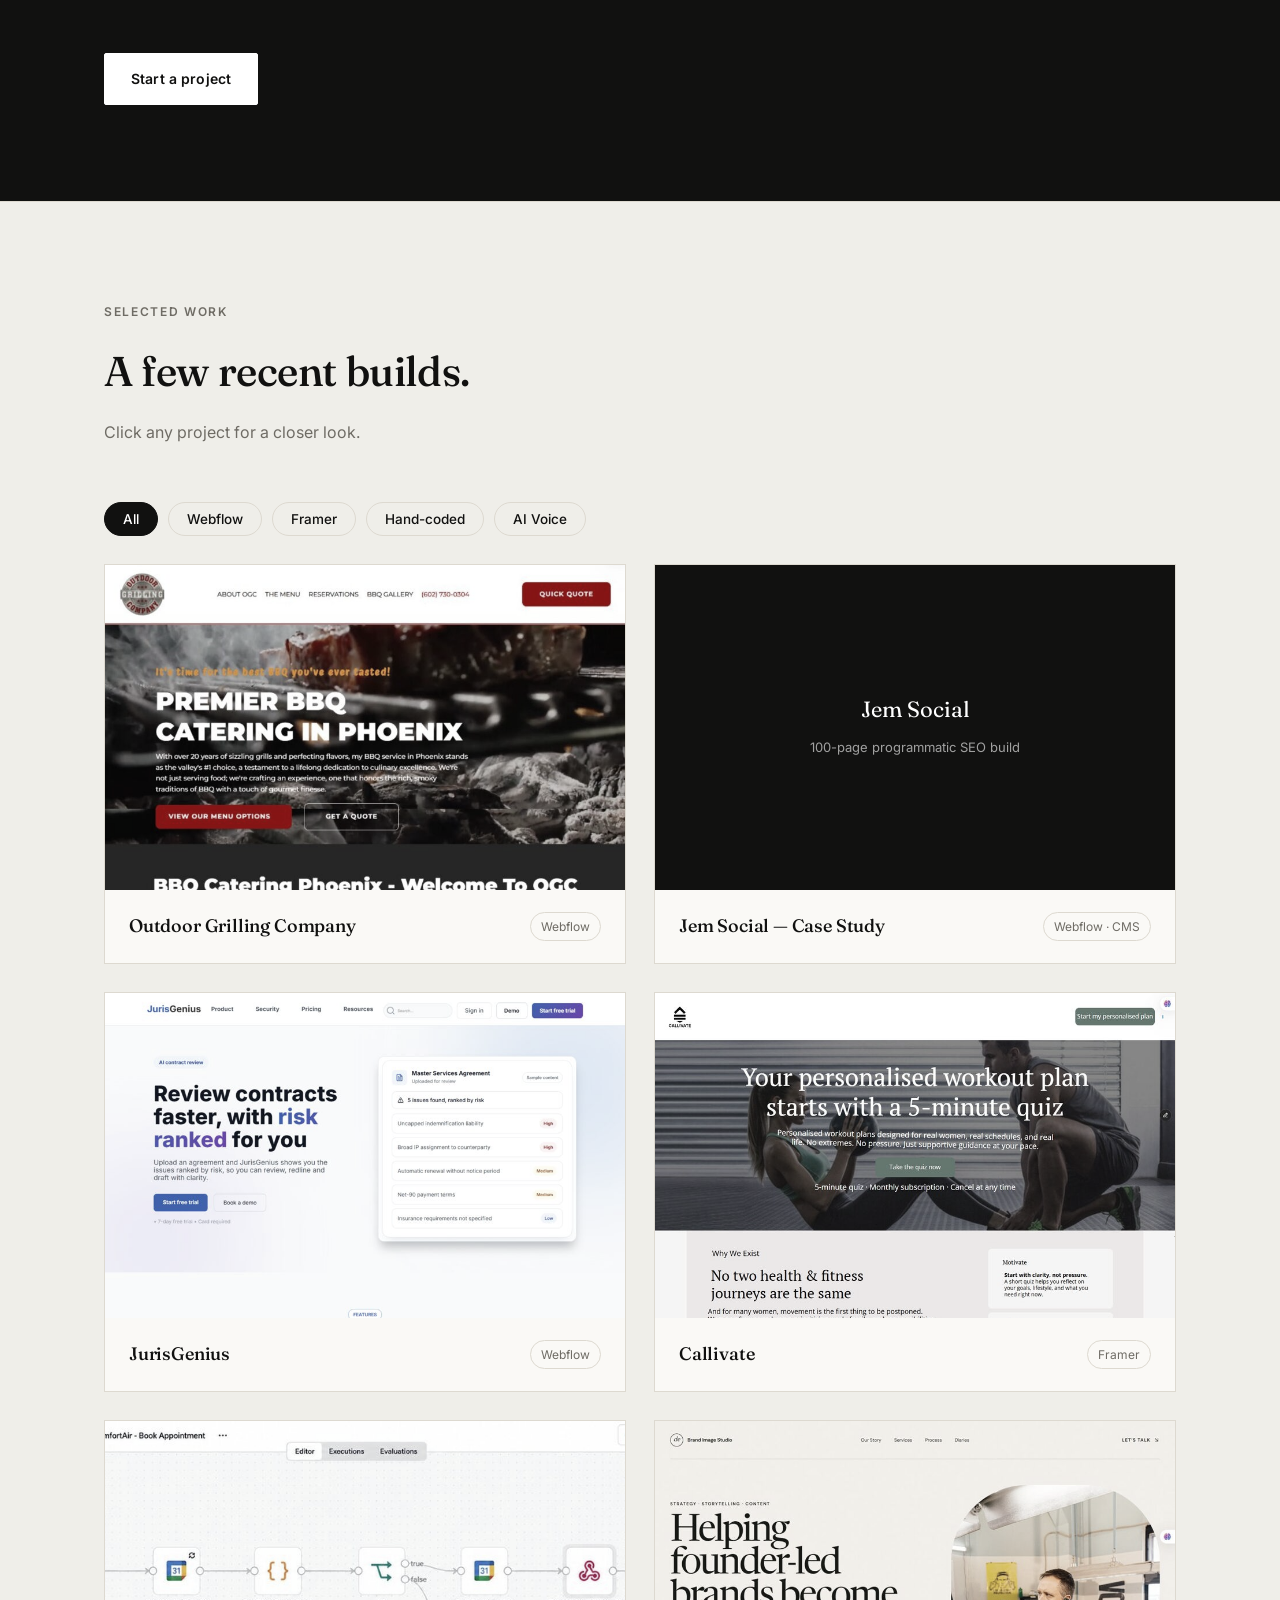
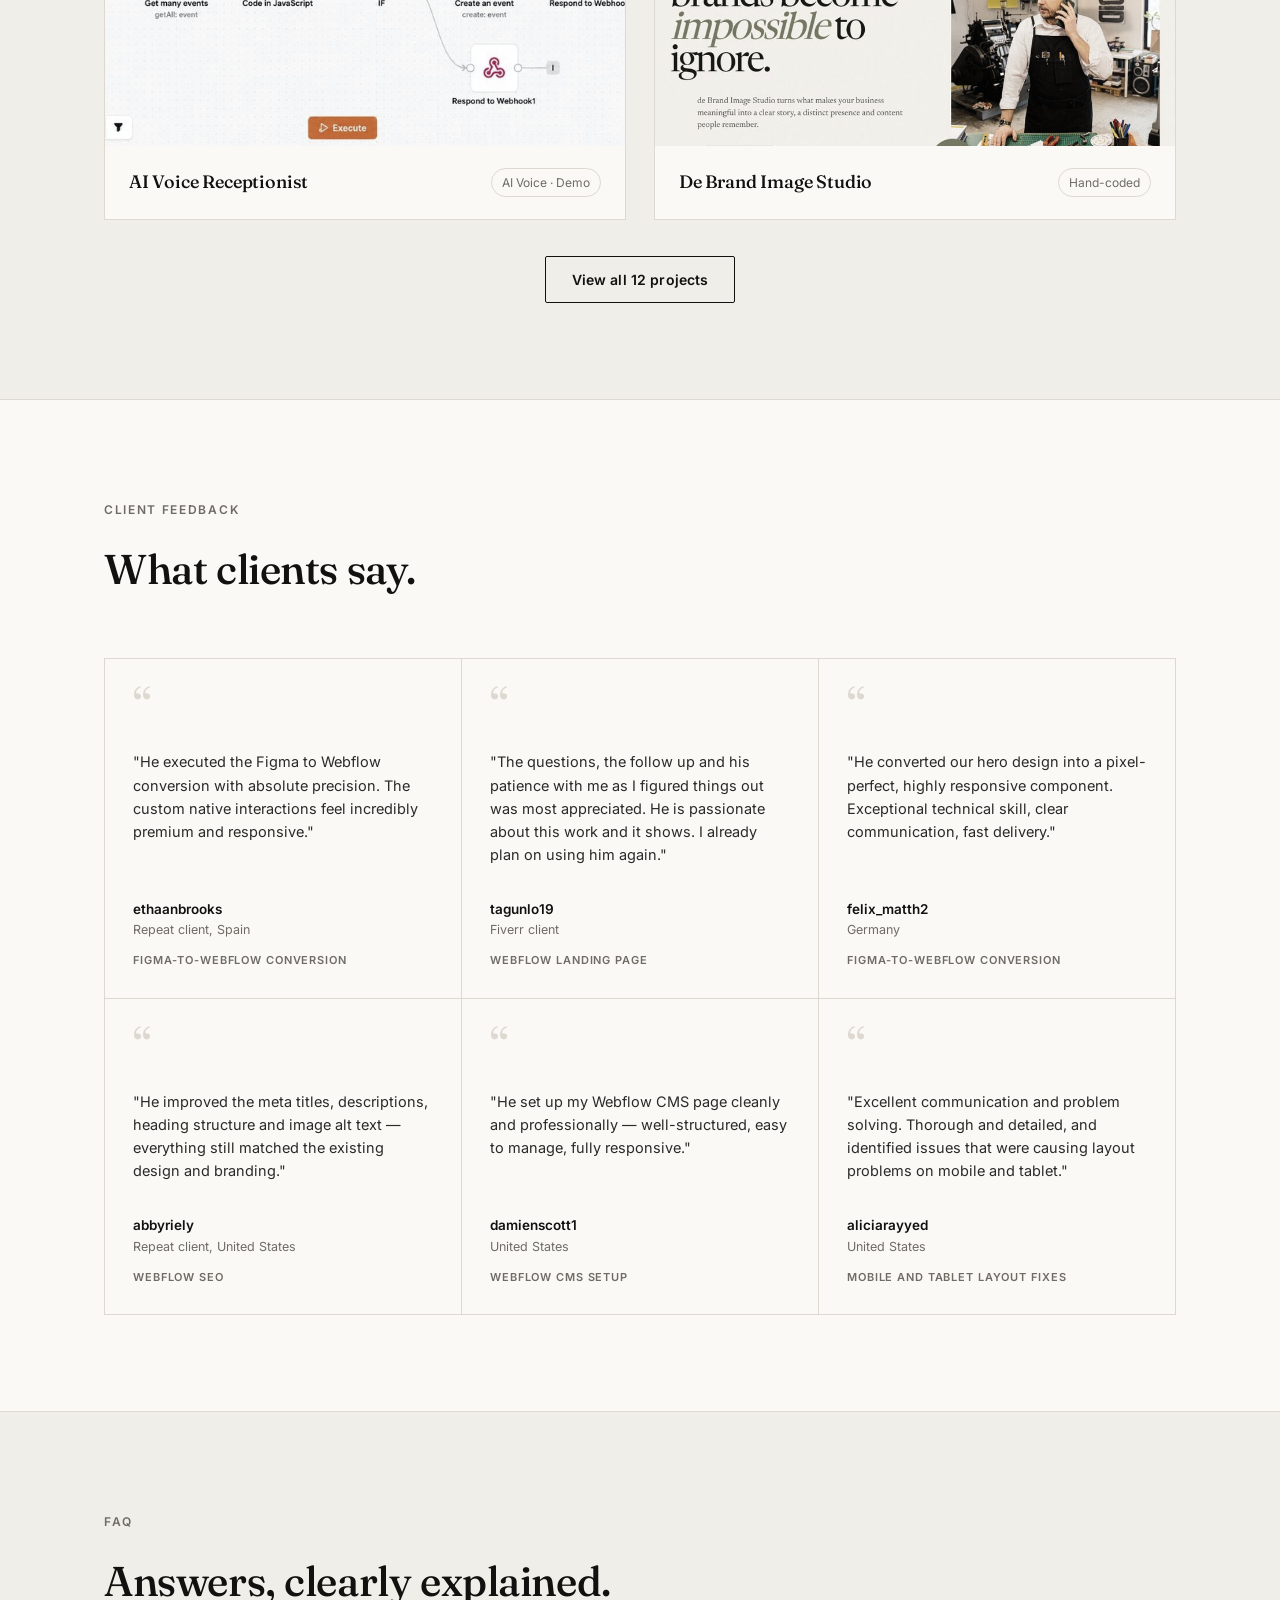
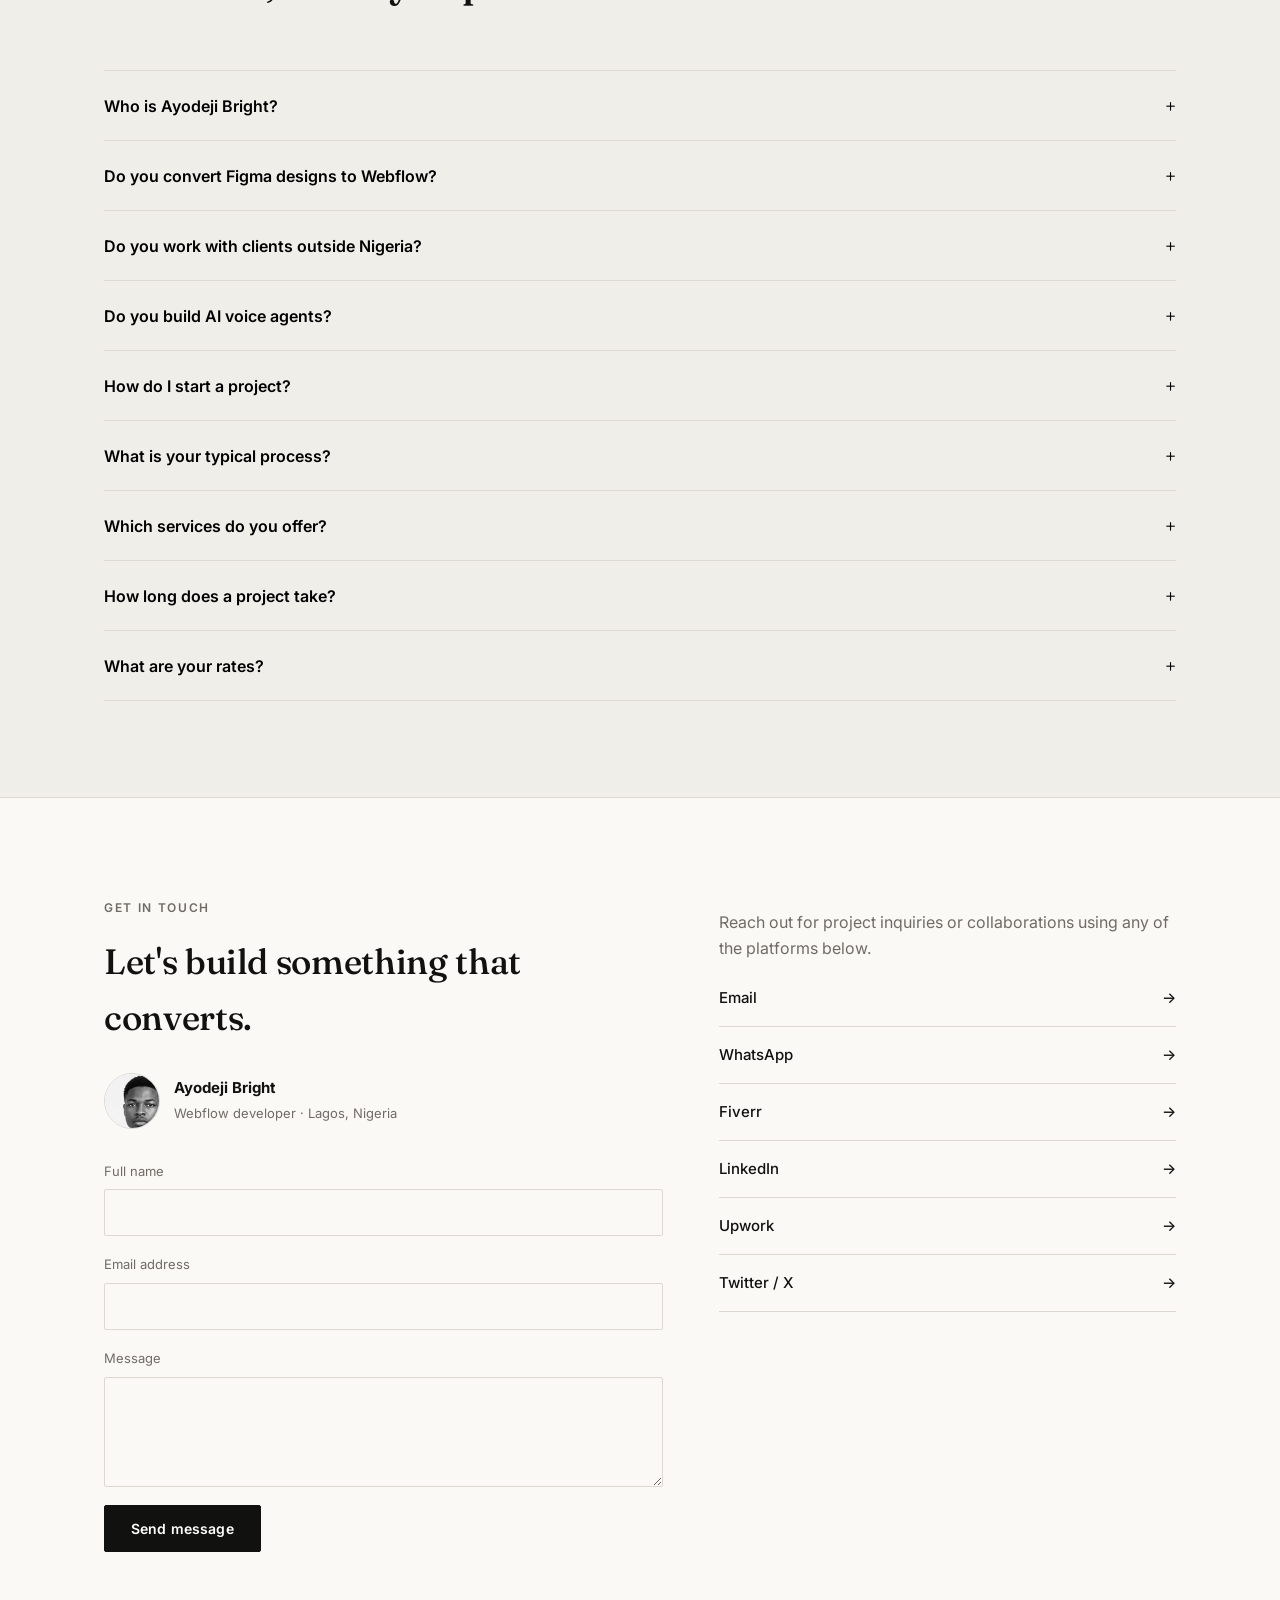
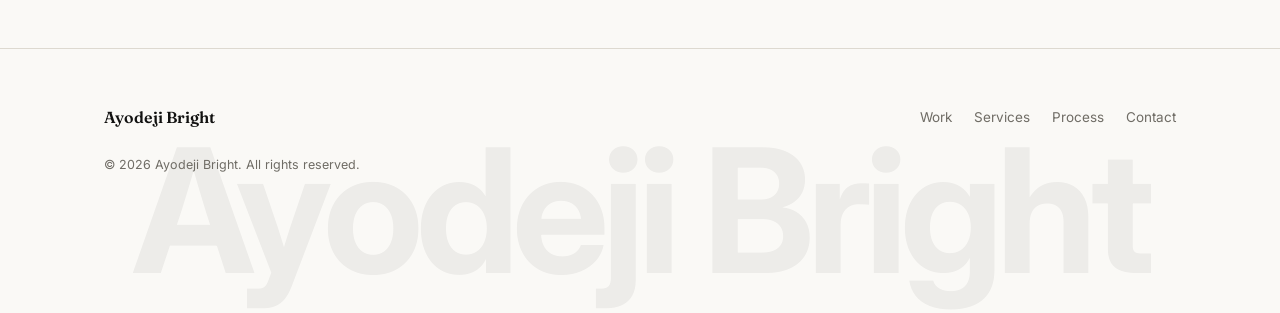
==== commit 1501e23d: "Add files via upload" ====
--- a/index.html
+++ b/index.html
@@ -241,6 +241,11 @@
       <h2>Webflow, done properly.</h2>
       <p>From first sketch to launch day, and the maintenance after.</p>
     </div>
+    <div class="shots">
+      <figure class="shot"><div class="win-bar"><i></i><i></i><i></i></div><img src="assets/work-ogc.jpg" alt="Outdoor Grilling Company website" width="900" height="1706" loading="lazy" decoding="async"></figure>
+      <figure class="shot"><div class="win-bar"><i></i><i></i><i></i></div><img src="assets/work-jurisgenius.jpg" alt="JurisGenius landing page" width="900" height="1060" loading="lazy" decoding="async"></figure>
+      <figure class="shot"><div class="win-bar"><i></i><i></i><i></i></div><img src="assets/work-callivate.jpg" alt="Callivate website built in Framer" width="900" height="1054" loading="lazy" decoding="async"></figure>
+    </div>
     <div class="services-grid">
       <div class="service-card">
         <h3>Custom Webflow Design</h3>
@@ -296,53 +301,53 @@
 </section>
 
 <section class="reveal" id="ai-voice">
-  <div class="container">
-    <div class="section-head">
+  <div class="container ai-grid">
+    <div class="ai-copy">
       <span class="eyebrow">AI Voice Automation</span>
       <h2>An AI receptionist that picks up every call.</h2>
-      <p>For service businesses that lose jobs to missed calls — a voice agent that answers, qualifies the caller, and books the job.</p>
-    </div>
-    <div class="process-grid">
-      <div class="process-step"><span class="idx">01</span><h3>Answers instantly</h3><p>Picks up inbound calls 24/7, in a natural voice, so no lead goes to voicemail.</p></div>
-      <div class="process-step"><span class="idx">02</span><h3>Qualifies &amp; books</h3><p>Asks the right questions, captures details, and books appointments straight into your calendar.</p></div>
-      <div class="process-step"><span class="idx">03</span><h3>Sends it to you</h3><p>Call summaries and lead details land in your inbox, CRM, or SMS through automated workflows.</p></div>
-    </div>
-    <p style="margin-top:36px; color:var(--graphite); font-size:14.5px;">Built with Vapi. Best fit: HVAC, plumbing, electrical, roofing and other home service businesses.</p>
-    <a href="#contact" class="btn btn-ghost" style="margin-top:20px;">Ask about a voice agent</a>
+      <p class="ai-lead">For service businesses that lose jobs to missed calls — a voice agent that answers, qualifies the caller, and books the job.</p>
+      <div class="ai-steps">
+        <div class="ai-step"><span class="idx">01</span><div><h3>Answers instantly</h3><p>Picks up inbound calls 24/7, in a natural voice, so no lead goes to voicemail.</p></div></div>
+        <div class="ai-step"><span class="idx">02</span><div><h3>Qualifies &amp; books</h3><p>Asks the right questions, captures details, and books appointments straight into your calendar.</p></div></div>
+        <div class="ai-step"><span class="idx">03</span><div><h3>Sends it to you</h3><p>Call summaries and lead details land in your inbox, CRM, or SMS through automated workflows.</p></div></div>
+      </div>
+      <p class="ai-note">Built with Vapi. Best fit: HVAC, plumbing, electrical, roofing and other home service businesses.</p>
+      <div class="ai-actions">
+        <a href="work/ai-voice-receptionist.html" class="btn btn-primary">See the case study</a>
+        <a href="#contact" class="btn btn-ghost">Ask about a voice agent</a>
+      </div>
+    </div>
+    <div class="ai-visual">
+      <figure class="win win-main">
+        <div class="win-bar"><i></i><i></i><i></i><span>n8n workflow</span></div>
+        <img src="assets/aivoice-n8n.jpg" alt="n8n booking workflow for the AI voice receptionist" width="1400" height="664" loading="lazy" decoding="async">
+      </figure>
+      <figure class="win win-side">
+        <div class="win-bar"><i></i><i></i><i></i><span>Vapi assistant</span></div>
+        <img src="assets/aivoice-vapi.jpg" alt="Vapi assistant settings for the AI voice receptionist" width="1200" height="833" loading="lazy" decoding="async">
+      </figure>
+    </div>
   </div>
 </section>
 
 <section class="border-top reveal" id="process">
-  <div class="container">
-    <div class="section-head">
-      <span class="eyebrow">How I Work</span>
-      <h2>A clear process, start to launch.</h2>
-    </div>
-    <div class="process-grid p-premium">
-      <div class="process-step"><span class="idx">01</span><h3>Discovery &amp; Strategy</h3><p>Understanding your goals, audience, and requirements before anything is designed.</p></div>
-      <div class="process-step"><span class="idx">02</span><h3>Wireframing &amp; Planning</h3><p>Mapping structure and user flow for a smooth, functional experience.</p></div>
-      <div class="process-step"><span class="idx">03</span><h3>Design in Figma</h3><p>High-fidelity designs aligned with your brand.</p></div>
-      <div class="process-step"><span class="idx">04</span><h3>Webflow Development</h3><p>Clean, responsive builds with intentional interactions.</p></div>
-      <div class="process-step"><span class="idx">05</span><h3>Testing &amp; Optimization</h3><p>Checked across devices and browsers before launch.</p></div>
-      <div class="process-step"><span class="idx">06</span><h3>Launch &amp; Support</h3><p>Deployed, and supported after the fact.</p></div>
-    </div>
-  </div>
-</section>
-
-<section class="border-top reveal">
-  <div class="container">
-    <div class="section-head">
-      <span class="eyebrow">Range</span>
-      <h2>Built across industries.</h2>
-      <p>The Webflow skillset transfers well — here's some of the ground it's covered.</p>
-    </div>
-    <div class="process-grid p-premium">
-      <div class="process-step"><span class="idx">01</span><h3>Home Services</h3><p>Lead-gen and booking systems for local trade businesses.</p></div>
-      <div class="process-step"><span class="idx">02</span><h3>Hospitality</h3><p>Menu-forward, reservation-ready restaurant sites.</p></div>
-      <div class="process-step"><span class="idx">03</span><h3>Healthcare Ops</h3><p>Patient-messaging and clinic workflow tools.</p></div>
-      <div class="process-step"><span class="idx">04</span><h3>SaaS</h3><p>Feature-led marketing sites with pricing and onboarding flows.</p></div>
-      <div class="process-step"><span class="idx">05</span><h3>E-commerce</h3><p>Product-first storefronts with CMS-driven collections.</p></div>
-      <div class="process-step"><span class="idx">06</span><h3>Branding &amp; Community</h3><p>Story-led sites for studios, clubs, and founder-led brands.</p></div>
+  <div class="container process-wrap">
+    <figure class="process-photo">
+      <img src="assets/ayodeji-office.jpg" alt="Ayodeji Bright at his desk" width="900" height="564" loading="lazy" decoding="async">
+    </figure>
+    <div>
+      <div class="section-head">
+        <span class="eyebrow">How I Work</span>
+        <h2>A clear process, start to launch.</h2>
+      </div>
+      <div class="process-grid p-premium">
+        <div class="process-step"><span class="idx">01</span><h3>Discovery &amp; Strategy</h3><p>Understanding your goals, audience, and requirements before anything is designed.</p></div>
+        <div class="process-step"><span class="idx">02</span><h3>Wireframing &amp; Planning</h3><p>Mapping structure and user flow for a smooth, functional experience.</p></div>
+        <div class="process-step"><span class="idx">03</span><h3>Design in Figma</h3><p>High-fidelity designs aligned with your brand.</p></div>
+        <div class="process-step"><span class="idx">04</span><h3>Webflow Development</h3><p>Clean, responsive builds with intentional interactions.</p></div>
+        <div class="process-step"><span class="idx">05</span><h3>Testing &amp; Optimization</h3><p>Checked across devices and browsers before launch.</p></div>
+        <div class="process-step"><span class="idx">06</span><h3>Launch &amp; Support</h3><p>Deployed, and supported after the fact.</p></div>
+      </div>
     </div>
   </div>
 </section>
@@ -562,6 +567,10 @@
     <div>
       <span class="eyebrow">Get In Touch</span>
       <h2 style="margin-top:14px; font-size:clamp(1.6rem,3vw,2.2rem);">Let's build something that converts.</h2>
+      <div class="contact-person">
+        <img src="assets/ayodeji-avatar.jpg" alt="Ayodeji Bright" width="200" height="200" loading="lazy" decoding="async">
+        <div><strong>Ayodeji Bright</strong><span>Webflow developer &middot; Lagos, Nigeria</span></div>
+      </div>
       <form id="contact-form" action="https://formspree.io/f/xqpeqdoa" method="POST" style="margin-top:32px;">
         <div class="form-row">
           <label for="name">Full name</label>
--- a/styles.css
+++ b/styles.css
@@ -623,3 +623,57 @@
 .footer-main .container{ position:relative; z-index:2; }
 .footer-name{ bottom:0; line-height:1.18; }
 @media (max-width:860px){ .footer-main{ padding-bottom:90px; } }
+
+/* ============================================
+   Imagery pass
+   ============================================ */
+
+/* Browser-window frame (used for screenshots) */
+.win, .shot{ margin:0; background:var(--white); border:1px solid var(--line); border-radius:6px; overflow:hidden; box-shadow:0 18px 40px rgba(17,17,16,.08); }
+.win-bar{ display:flex; align-items:center; gap:6px; padding:10px 12px; background:var(--paper-dim); border-bottom:1px solid var(--line); }
+.win-bar i{ width:8px; height:8px; border-radius:50%; background:#cfcbc2; display:block; }
+.win-bar span{ margin-left:10px; font-size:11px; letter-spacing:.06em; color:var(--graphite); }
+.win img, .shot img{ display:block; width:100%; height:auto; filter:grayscale(1); }
+
+/* Services: three project windows above the grid */
+.shots{ display:grid; grid-template-columns:repeat(3,1fr); gap:24px; align-items:start; margin-bottom:48px; }
+.shot img{ height:300px; object-fit:cover; object-position:top; }
+.shot:nth-child(2){ margin-top:36px; }
+@media (max-width:760px){ .shots{ grid-template-columns:1fr; } .shot:nth-child(2){ margin-top:0; } .shot img{ height:220px; } }
+
+/* AI voice: copy + overlapping windows */
+.ai-grid{ display:grid; grid-template-columns:1fr 1.05fr; gap:64px; align-items:center; }
+.ai-copy h2{ font-size:clamp(1.8rem, 3.4vw, 2.6rem); margin-top:14px; }
+.ai-lead{ color:var(--graphite); margin:16px 0 30px; max-width:46ch; }
+.ai-steps{ border-top:1px solid var(--line); }
+.ai-step{ display:flex; gap:20px; padding:20px 0; border-bottom:1px solid var(--line); }
+.ai-step .idx{ font-family:var(--font-display); font-size:1.6rem; line-height:1; color:var(--ink); min-width:38px; }
+.ai-step h3{ font-size:18px; margin-bottom:6px; }
+.ai-step p{ color:var(--graphite); font-size:14.5px; margin:0; }
+.ai-note{ color:var(--graphite); font-size:14.5px; margin:26px 0 22px; }
+.ai-actions{ display:flex; gap:12px; flex-wrap:wrap; }
+.ai-visual{ position:relative; padding-bottom:70px; }
+.win-side{ position:absolute; right:-14px; bottom:0; width:62%; }
+@media (max-width:960px){
+  .ai-grid{ grid-template-columns:1fr; gap:48px; }
+  .win-side{ right:0; }
+}
+
+/* Process: photo + steps */
+.process-wrap{ display:grid; grid-template-columns:0.78fr 1.22fr; gap:64px; align-items:start; }
+.process-photo{ margin:0; position:sticky; top:110px; aspect-ratio:4/5; overflow:hidden; border-radius:4px; background:var(--paper-dim); }
+.process-photo img{ width:100%; height:100%; object-fit:cover; object-position:58% 30%; filter:grayscale(1) contrast(1.04); }
+.process-wrap .process-grid{ grid-template-columns:repeat(2,1fr); gap:36px 32px; }
+.process-wrap .section-head{ margin-bottom:40px; }
+@media (max-width:960px){
+  .process-wrap{ grid-template-columns:1fr; gap:40px; }
+  .process-photo{ position:relative; top:auto; aspect-ratio:4/3; }
+}
+@media (max-width:560px){ .process-wrap .process-grid{ grid-template-columns:1fr; } }
+
+/* Contact: small portrait */
+.contact-person{ display:flex; align-items:center; gap:14px; margin-top:26px; }
+.contact-person img{ width:56px; height:56px; border-radius:50%; object-fit:cover; filter:grayscale(1); border:1px solid var(--line); }
+.contact-person strong{ display:block; font-size:15px; }
+.contact-person span{ font-size:13px; color:var(--graphite); }
+.ai-copy h2{ line-height:1.15; }
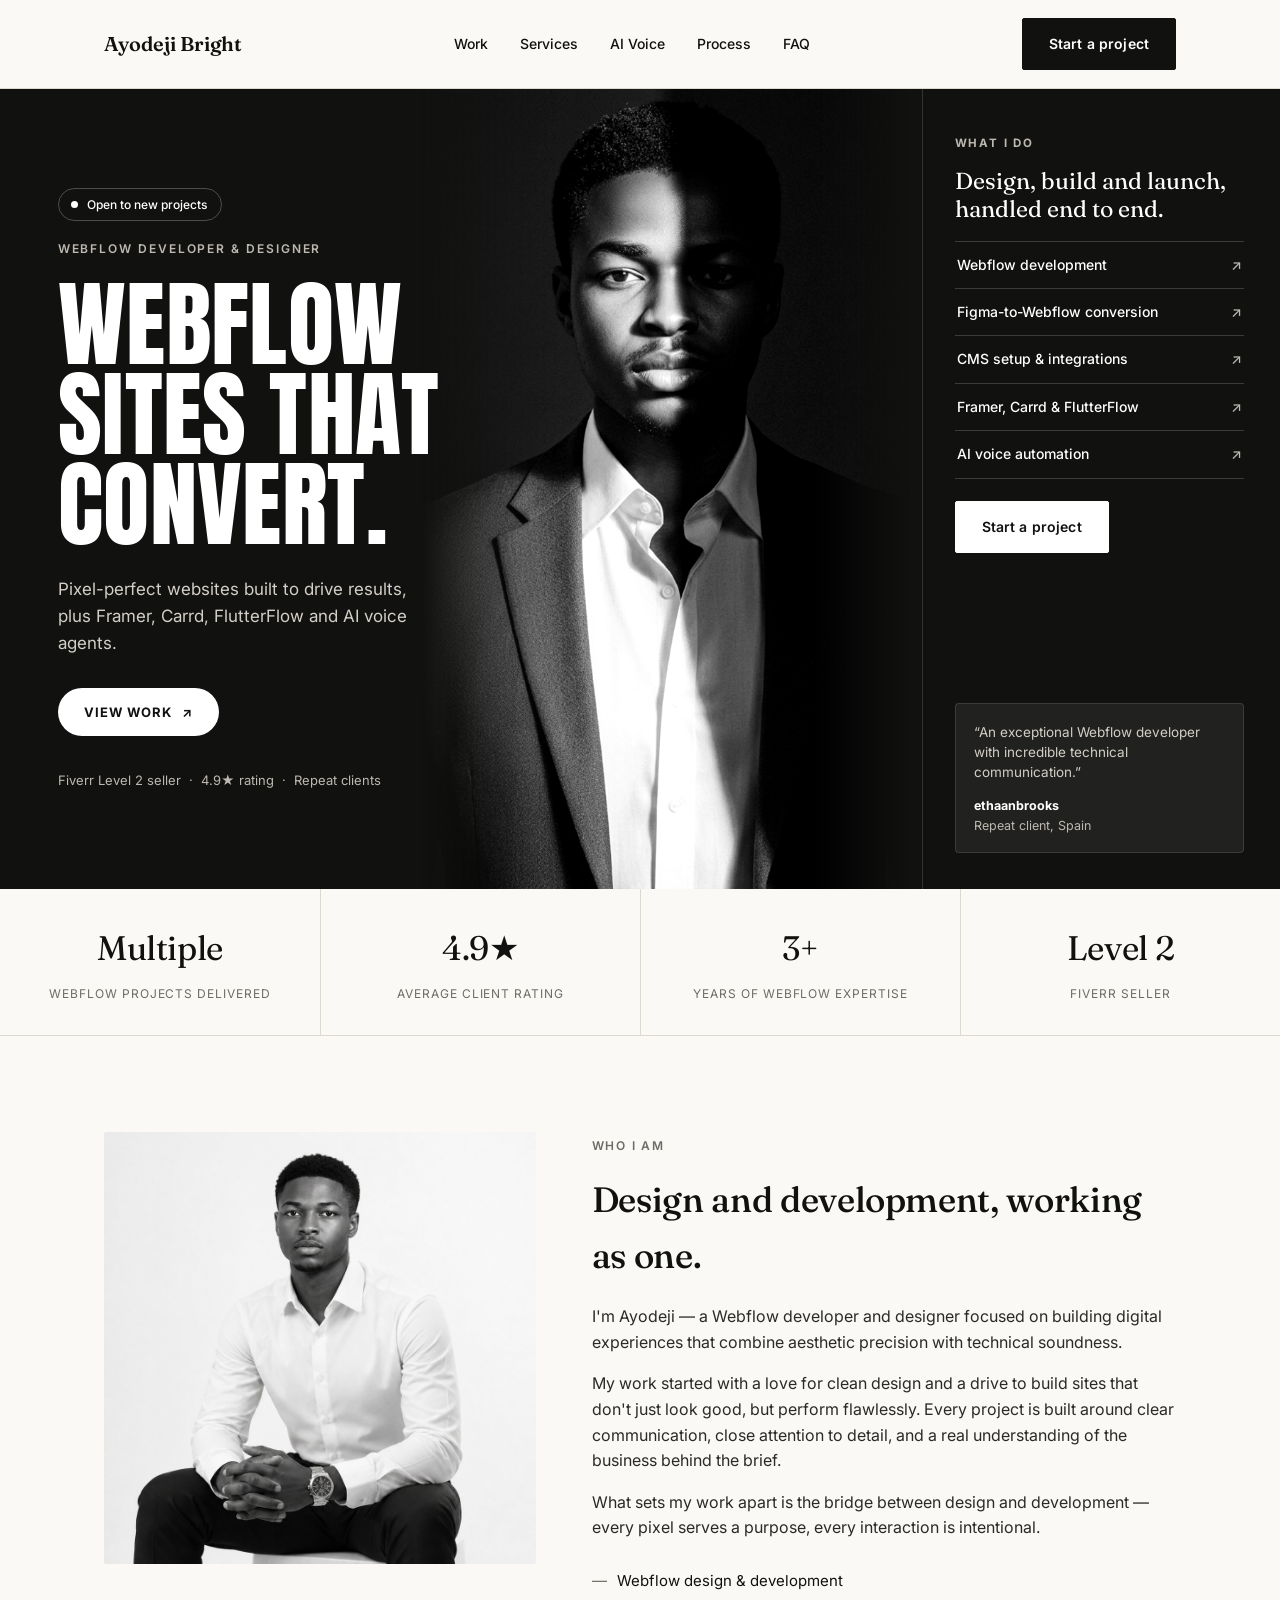
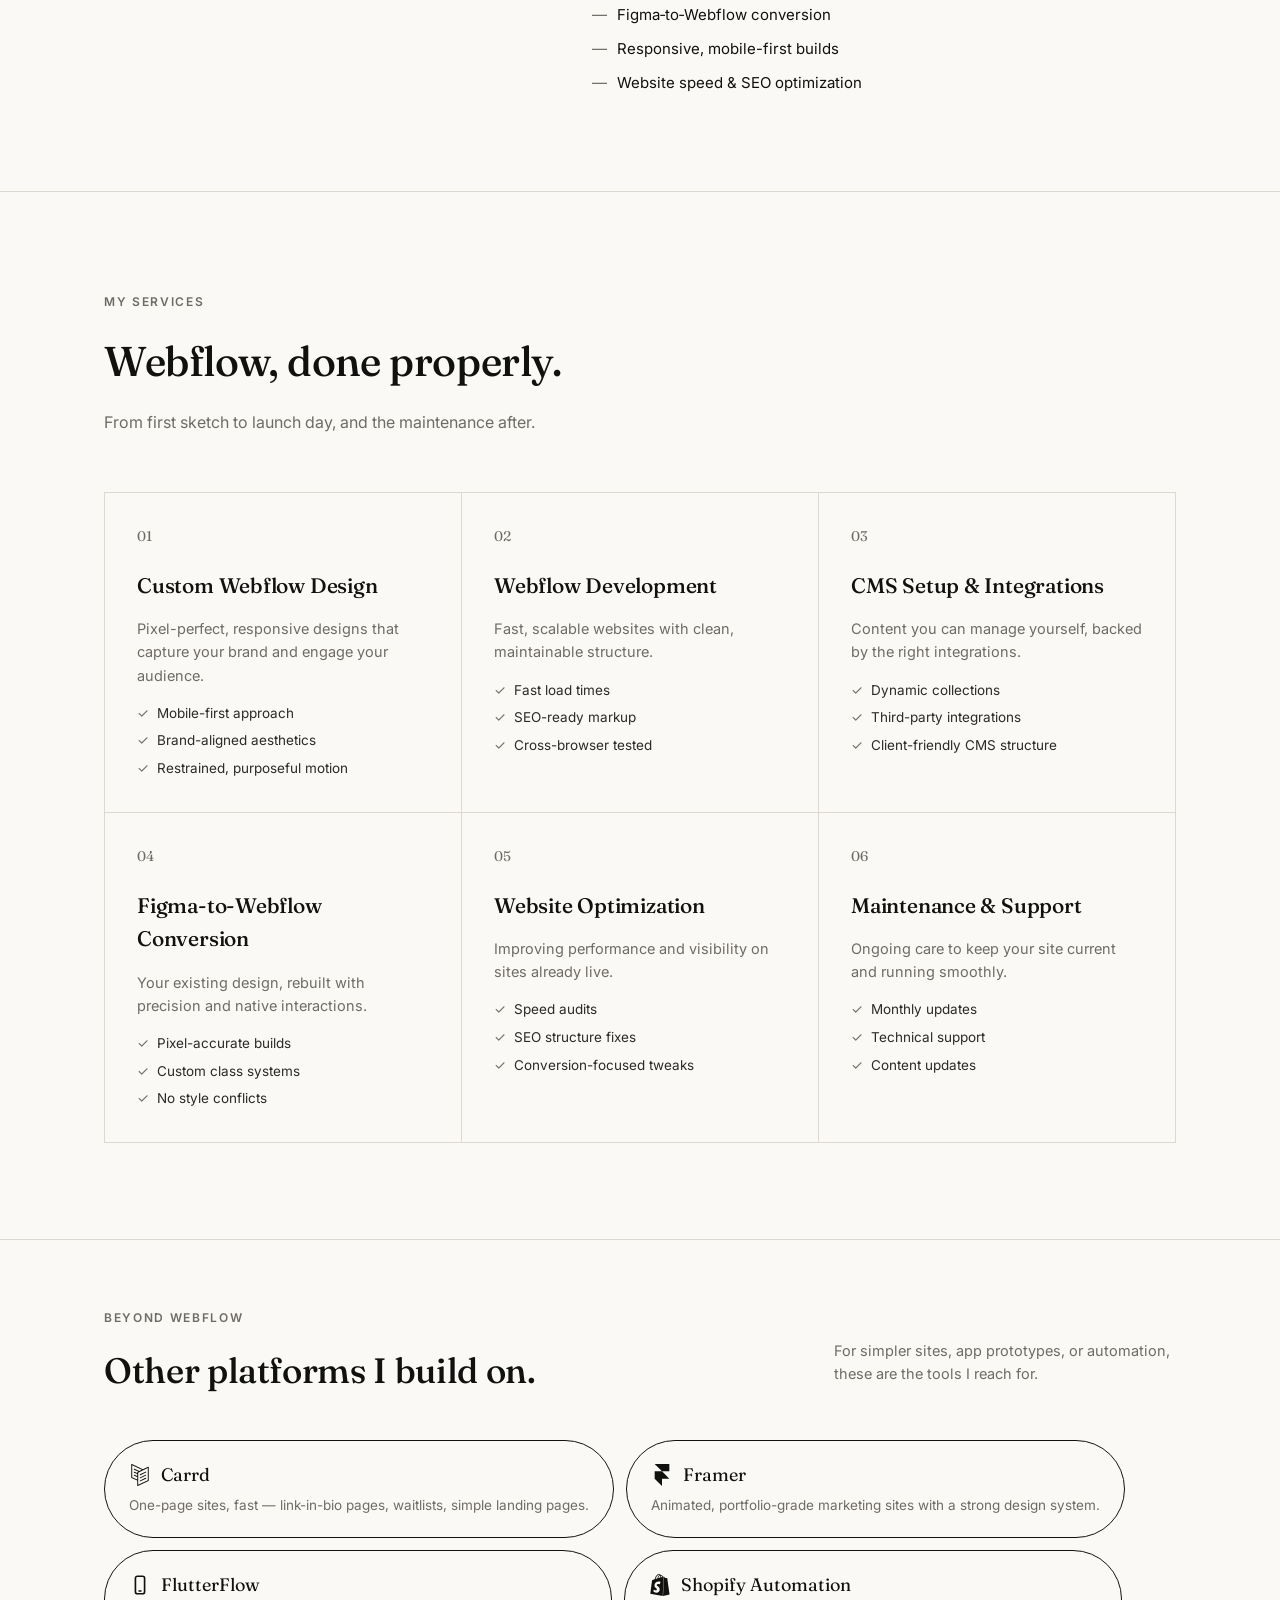
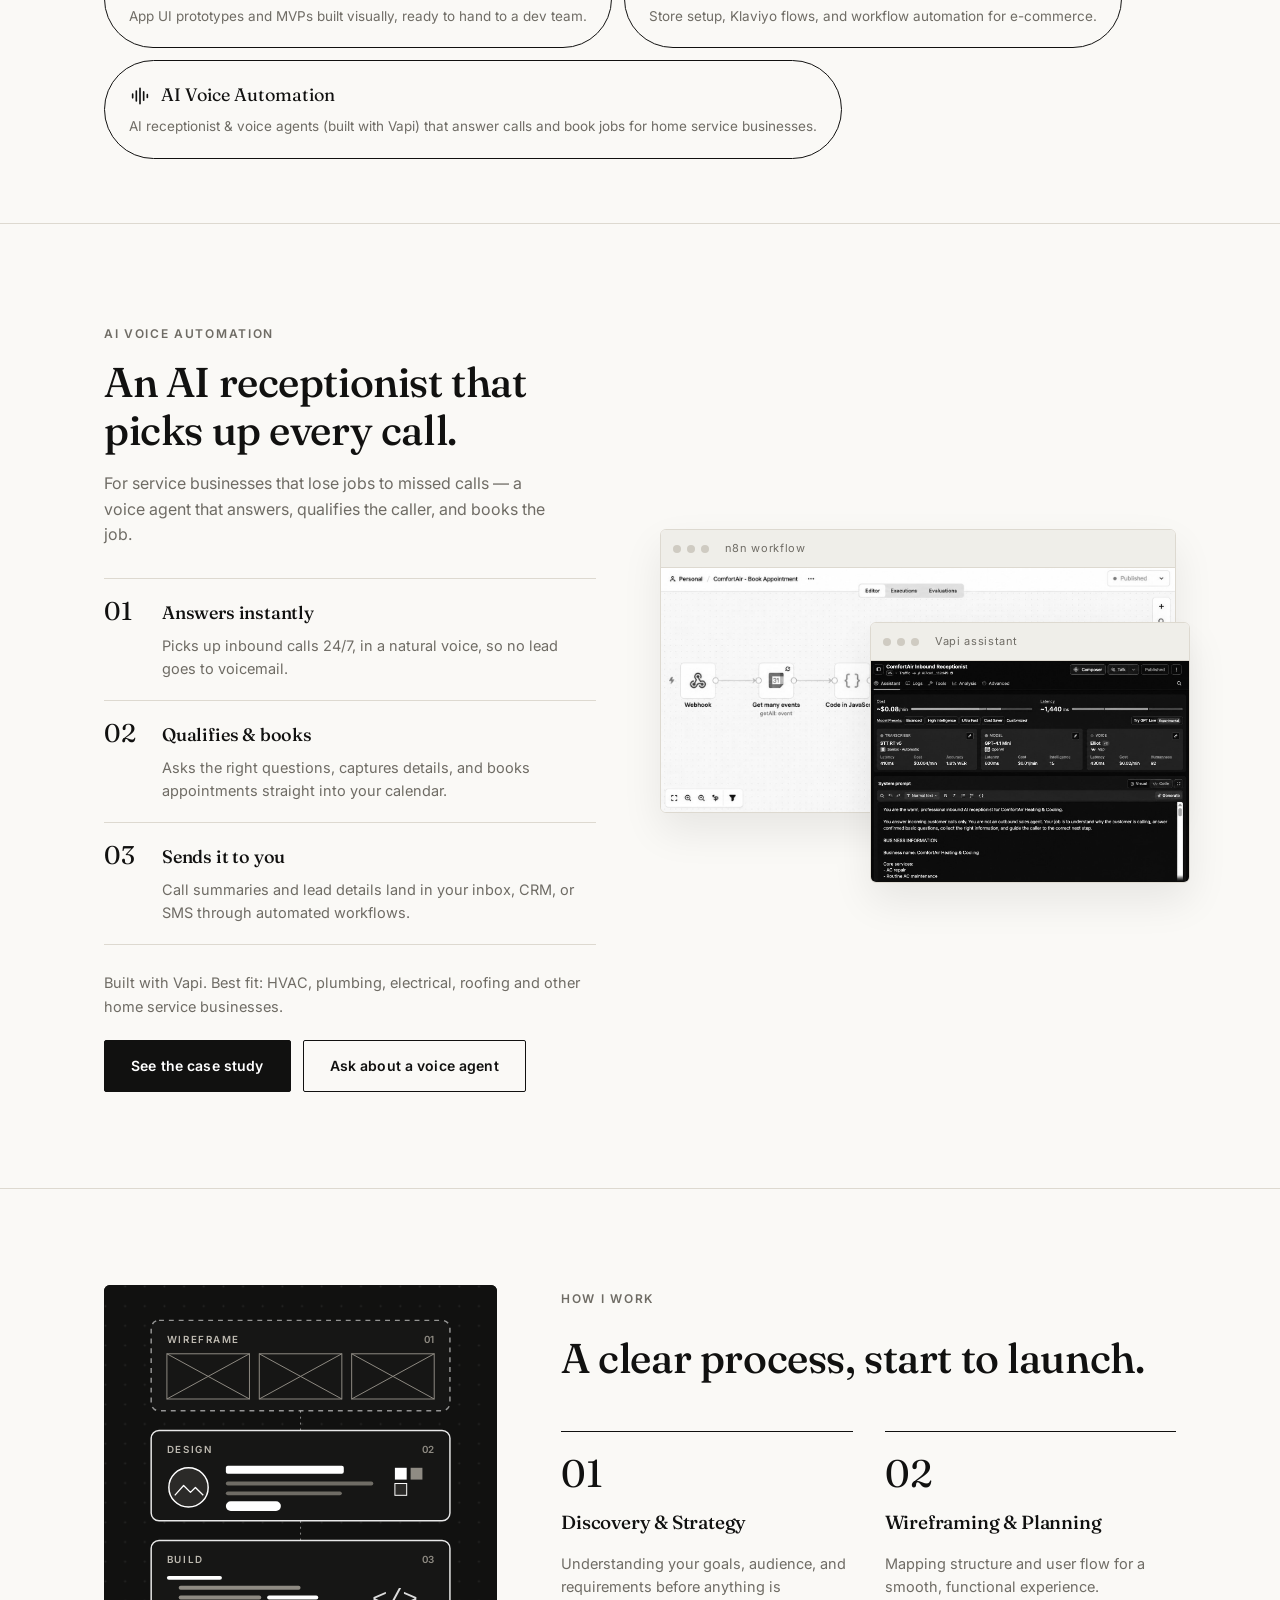
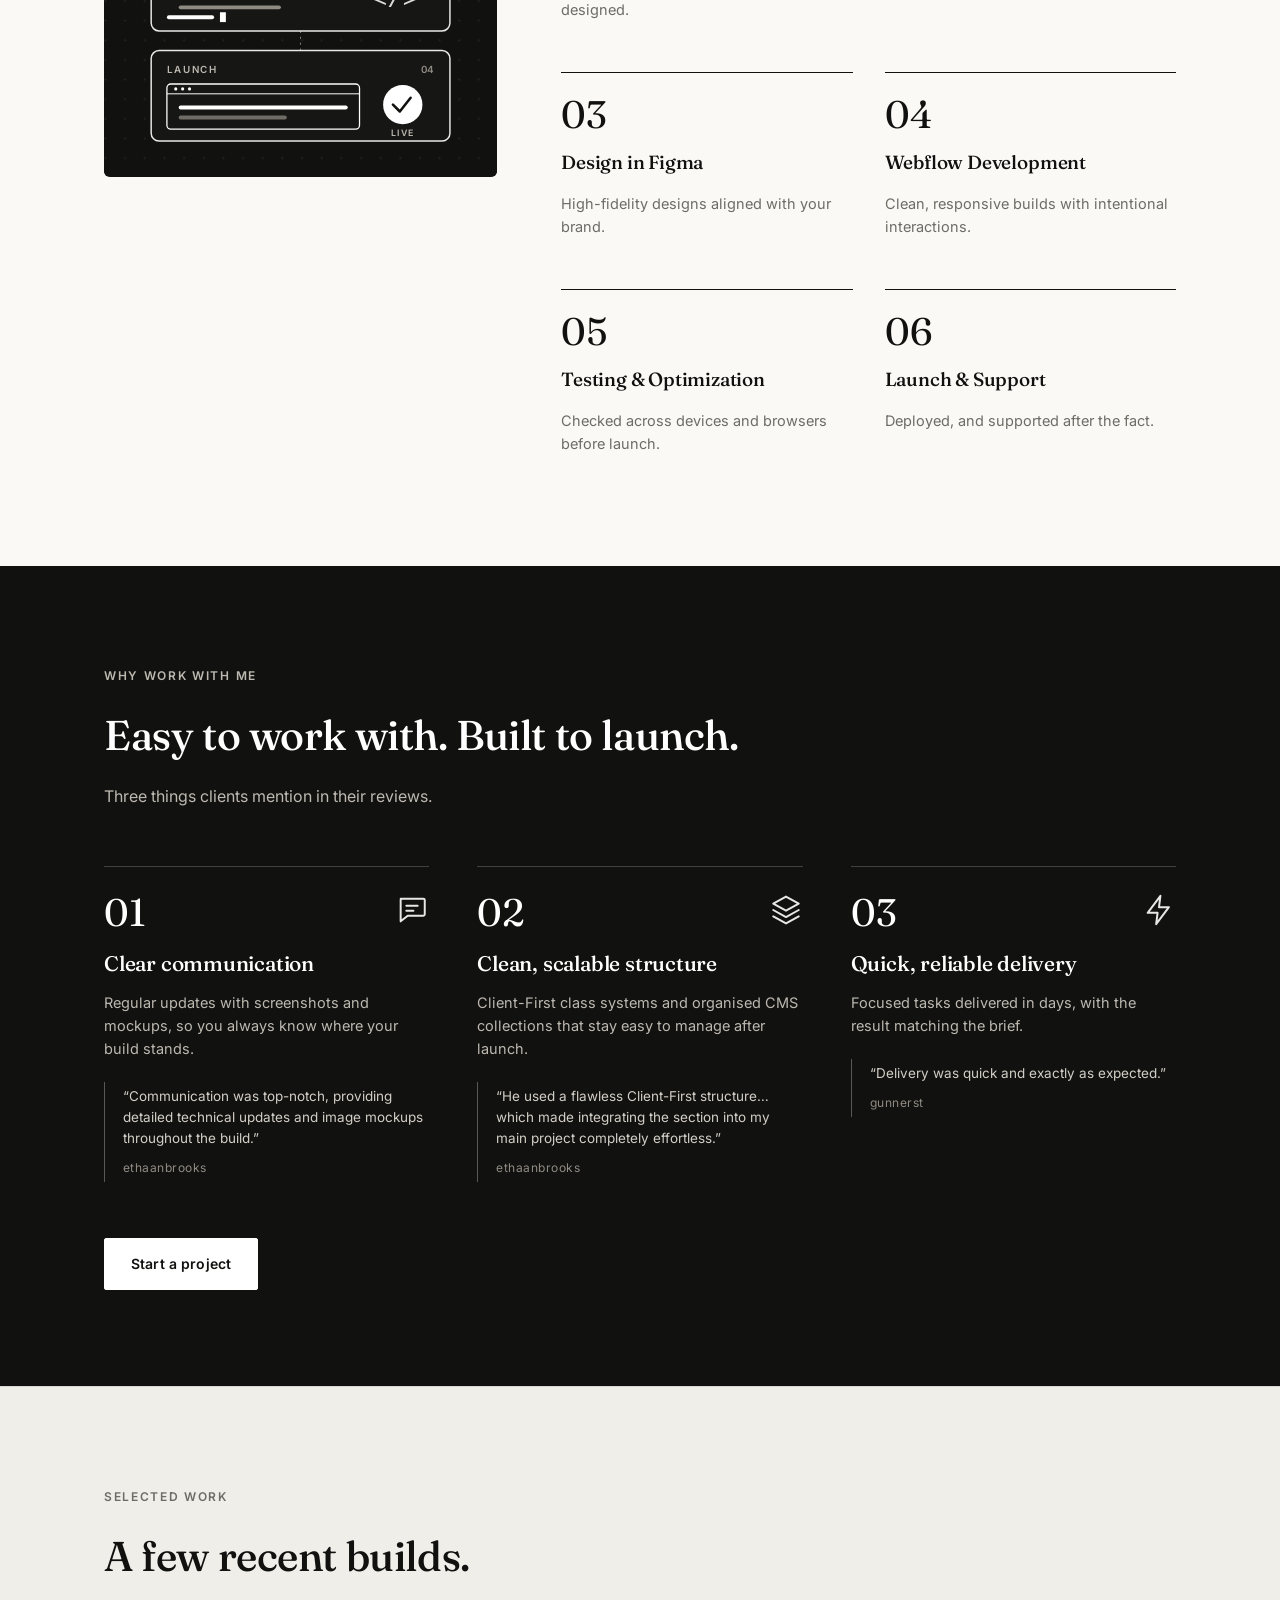
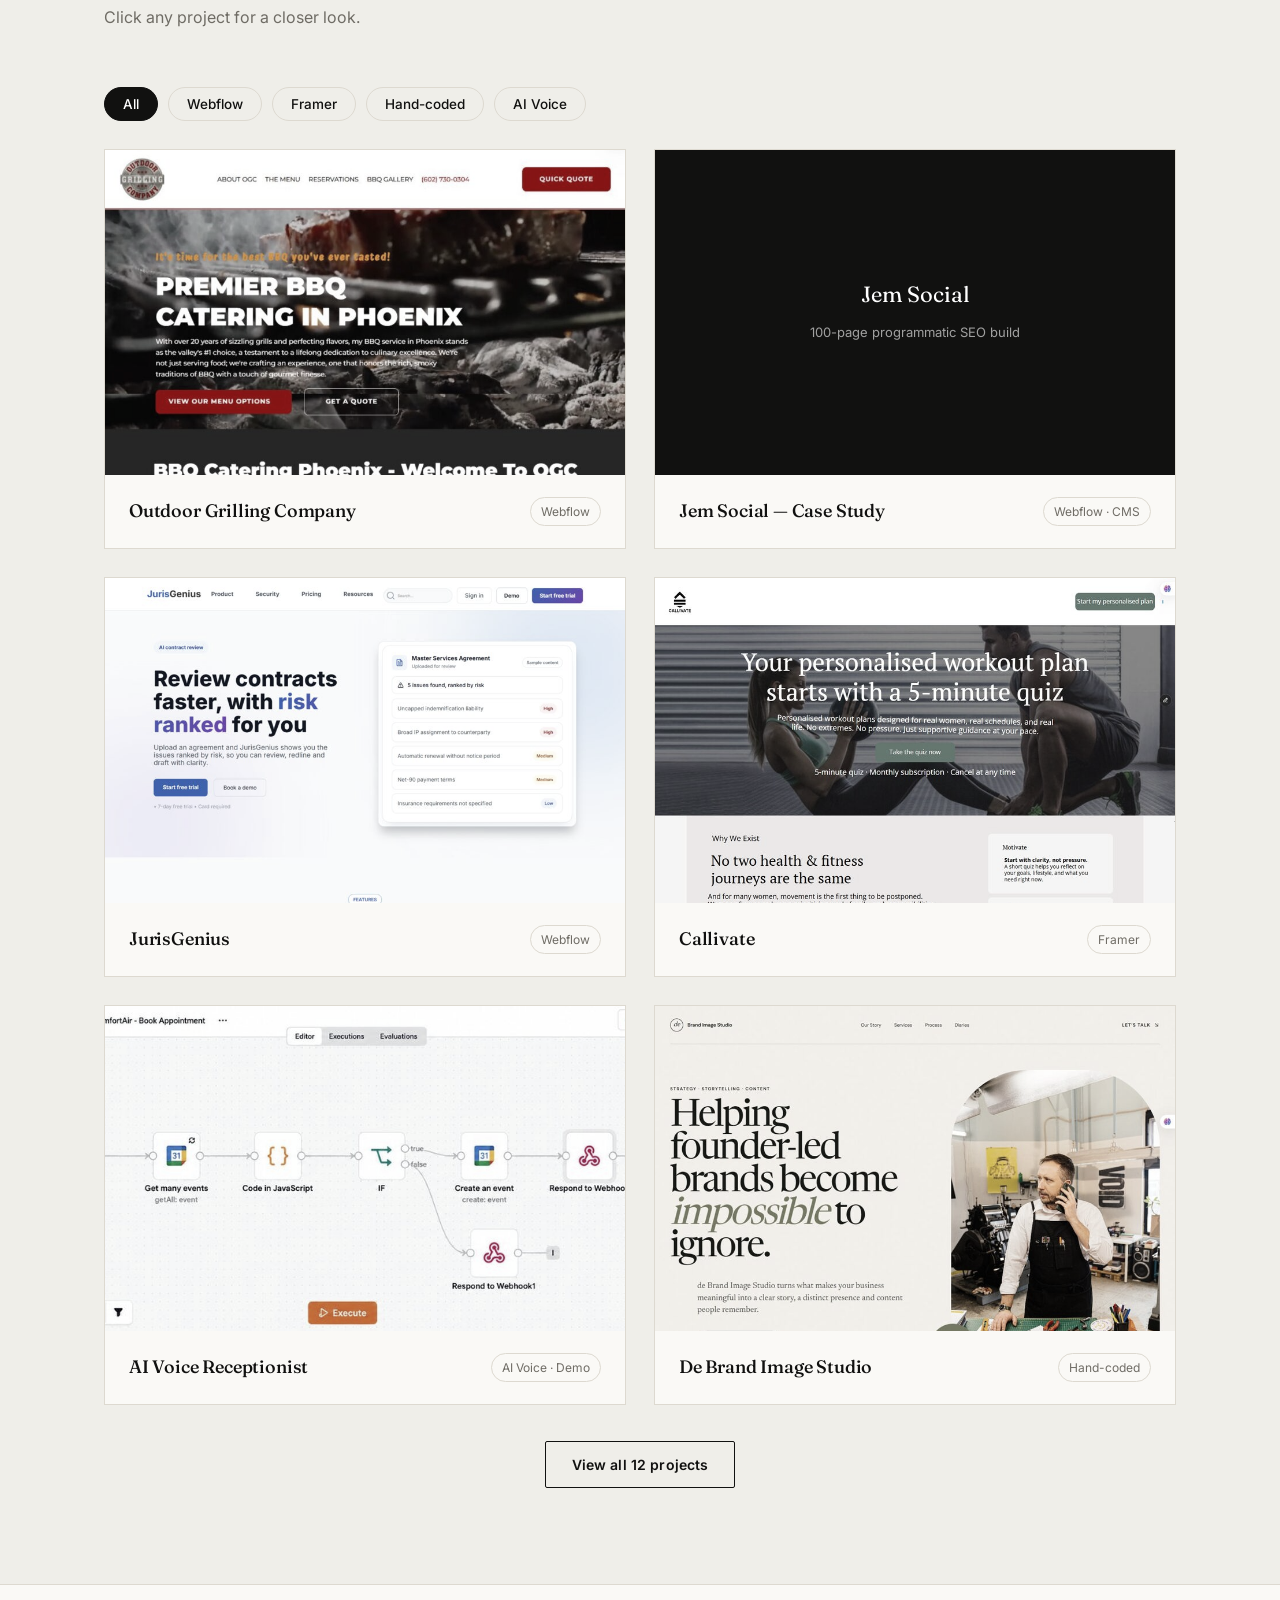
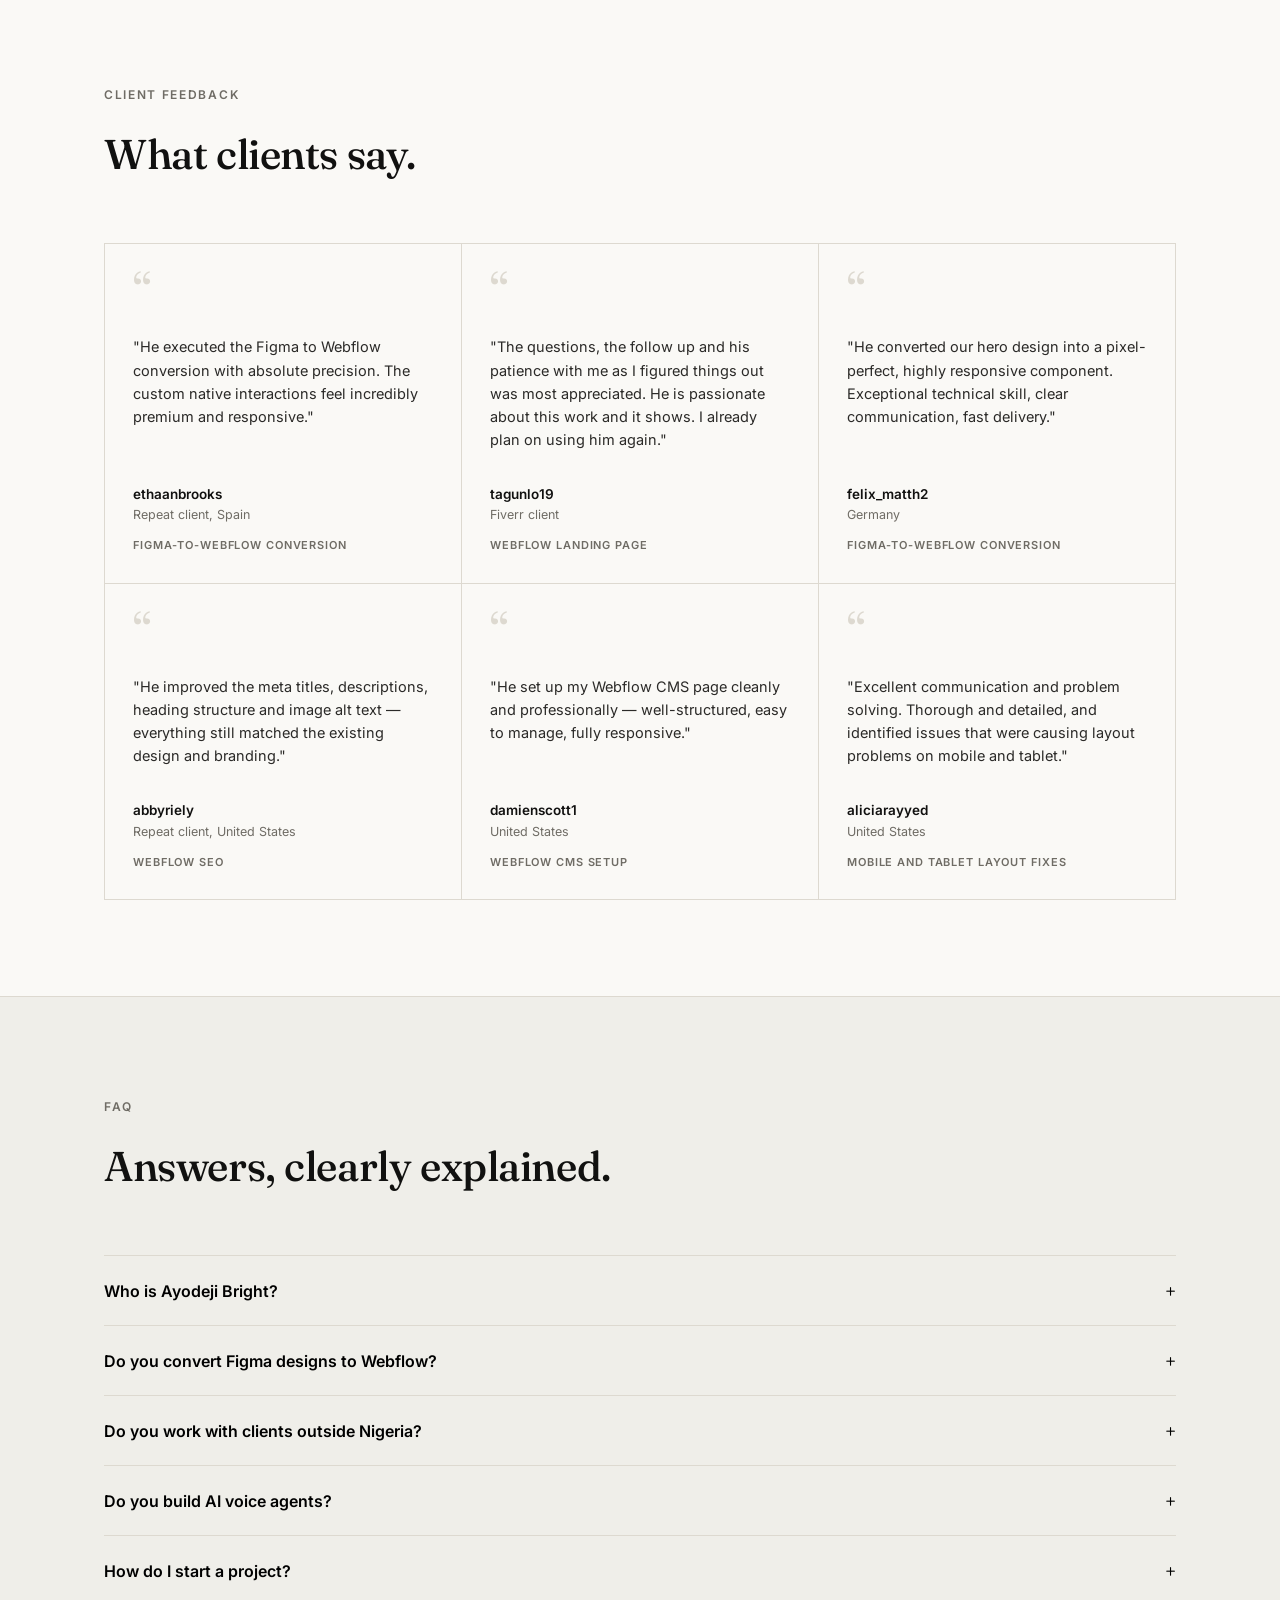
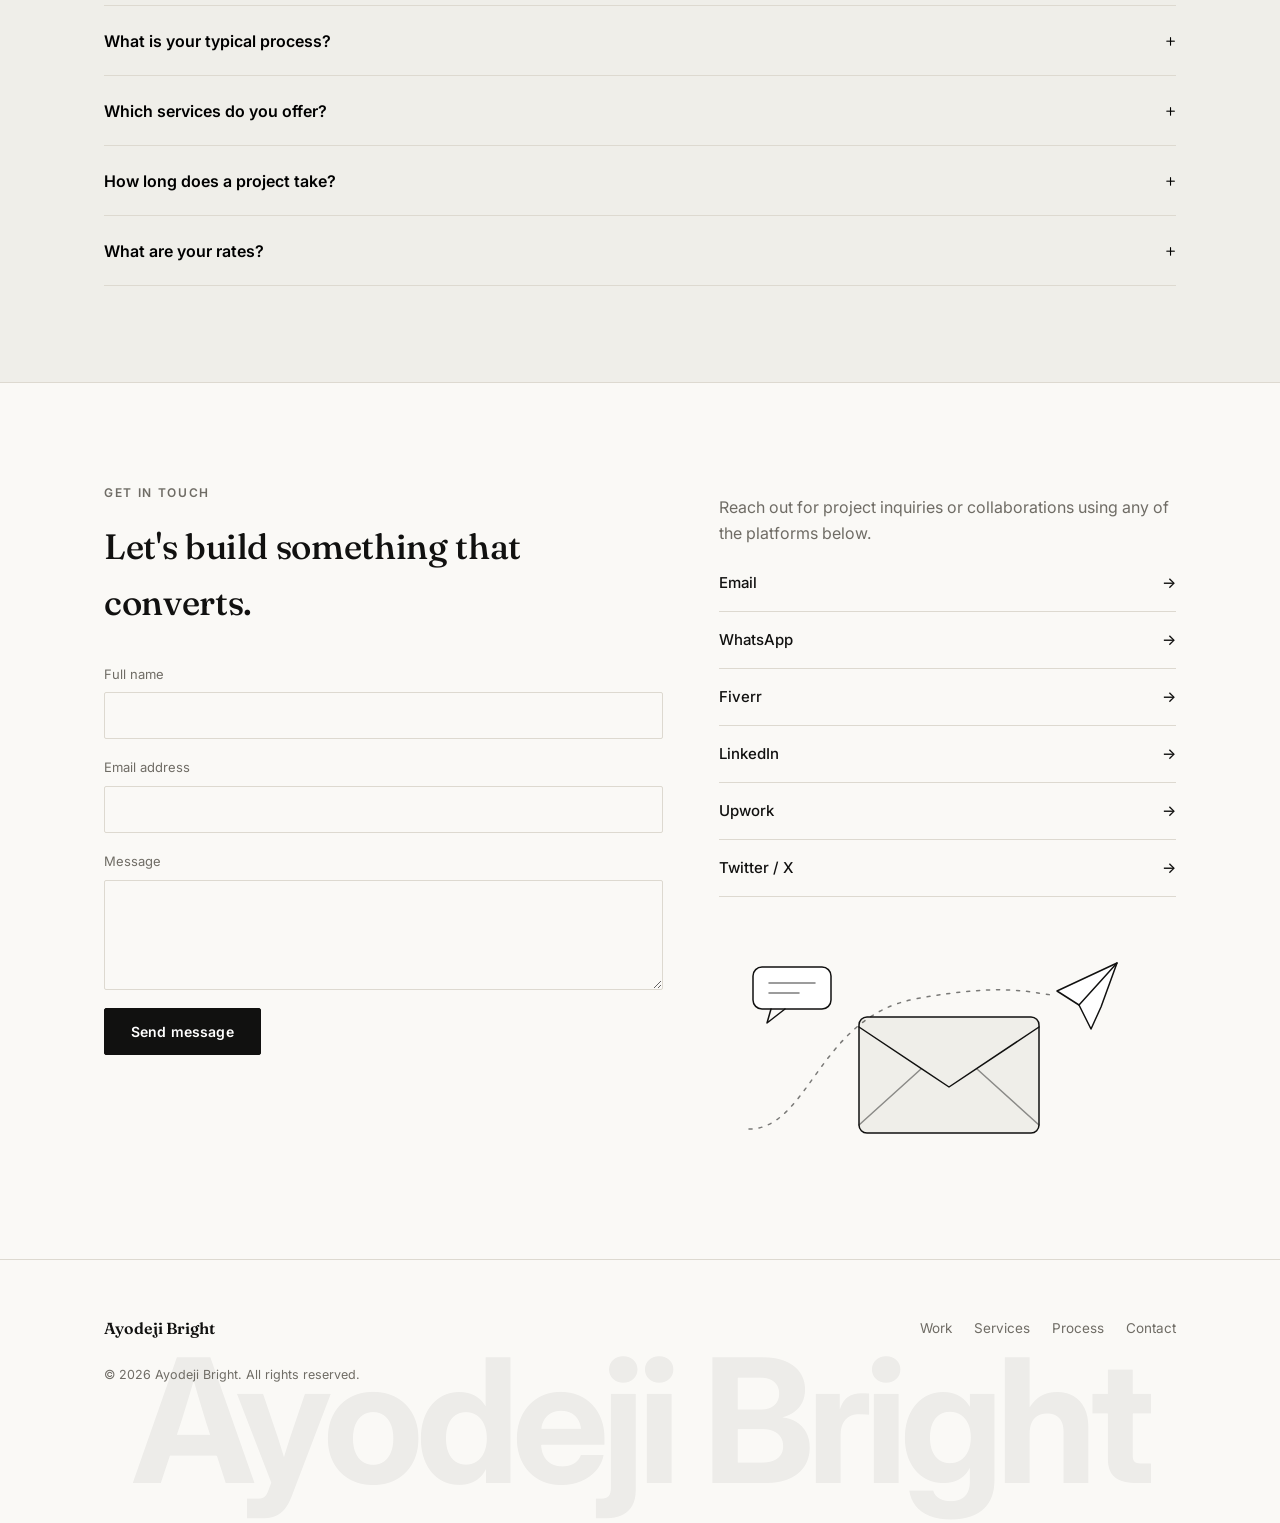
==== commit c43f78f4: "Add files via upload" ====
--- a/index.html
+++ b/index.html
@@ -241,11 +241,6 @@
       <h2>Webflow, done properly.</h2>
       <p>From first sketch to launch day, and the maintenance after.</p>
     </div>
-    <div class="shots">
-      <figure class="shot"><div class="win-bar"><i></i><i></i><i></i></div><img src="assets/work-ogc.jpg" alt="Outdoor Grilling Company website" width="900" height="1706" loading="lazy" decoding="async"></figure>
-      <figure class="shot"><div class="win-bar"><i></i><i></i><i></i></div><img src="assets/work-jurisgenius.jpg" alt="JurisGenius landing page" width="900" height="1060" loading="lazy" decoding="async"></figure>
-      <figure class="shot"><div class="win-bar"><i></i><i></i><i></i></div><img src="assets/work-callivate.jpg" alt="Callivate website built in Framer" width="900" height="1054" loading="lazy" decoding="async"></figure>
-    </div>
     <div class="services-grid">
       <div class="service-card">
         <h3>Custom Webflow Design</h3>
@@ -332,9 +327,64 @@
 
 <section class="border-top reveal" id="process">
   <div class="container process-wrap">
-    <figure class="process-photo">
-      <img src="assets/ayodeji-office.jpg" alt="Ayodeji Bright at his desk" width="900" height="564" loading="lazy" decoding="async">
-    </figure>
+    <div class="process-visual">
+    <svg viewBox="0 0 400 500" role="img" aria-label="Illustration of the four stages of a build: wireframe, design, code and launch" xmlns="http://www.w3.org/2000/svg">
+    <defs><pattern id="dots" width="20" height="20" patternUnits="userSpaceOnUse"><circle cx="1.5" cy="1.5" r="1" fill="#ffffff" fill-opacity=".09"/></pattern></defs>
+    <rect width="400" height="500" fill="#111110"/><rect width="400" height="500" fill="url(#dots)"/>
+    <path d="M200 128V148" stroke="#ffffff" stroke-opacity=".5" stroke-dasharray="2 4"/><path d="M200 240V260" stroke="#ffffff" stroke-opacity=".5" stroke-dasharray="2 4"/><path d="M200 352V372" stroke="#ffffff" stroke-opacity=".5" stroke-dasharray="2 4"/>
+    
+    <g transform="translate(0,36)">
+      <rect x="48" y="0" width="304" height="92" rx="8" fill="#161615" stroke="#ffffff" stroke-opacity="0.55" stroke-width="1.5" stroke-dasharray="5 5"/>
+      <text x="64" y="23" fill="#bdb9b0" font-family="Inter,Arial,sans-serif" font-size="10" font-weight="600" letter-spacing="1.6">WIREFRAME</text>
+      <text x="336" y="23" fill="#8f8b83" font-family="Inter,Arial,sans-serif" font-size="10" font-weight="600" text-anchor="end">01</text>
+      <g stroke="#8f8b83" stroke-width="1" fill="none"><rect x="64" y="34" width="84" height="46"/><path d="M64 34L148 80M148 34L64 80"/></g><g stroke="#8f8b83" stroke-width="1" fill="none"><rect x="158" y="34" width="84" height="46"/><path d="M158 34L242 80M242 34L158 80"/></g><g stroke="#8f8b83" stroke-width="1" fill="none"><rect x="252" y="34" width="84" height="46"/><path d="M252 34L336 80M336 34L252 80"/></g>
+    </g>
+    
+    <g transform="translate(0,148)">
+      <rect x="48" y="0" width="304" height="92" rx="8" fill="#161615" stroke="#ffffff" stroke-opacity="0.9" stroke-width="1.5"/>
+      <text x="64" y="23" fill="#bdb9b0" font-family="Inter,Arial,sans-serif" font-size="10" font-weight="600" letter-spacing="1.6">DESIGN</text>
+      <text x="336" y="23" fill="#8f8b83" font-family="Inter,Arial,sans-serif" font-size="10" font-weight="600" text-anchor="end">02</text>
+      
+      <circle cx="86" cy="58" r="20" fill="#2b2a28" stroke="#ffffff" stroke-width="1.5"/>
+      <path d="M72 66l9-10 7 7 5-5 8 8" fill="none" stroke="#ffffff" stroke-width="1.3" stroke-linejoin="round"/>
+      <rect x="124" y="36" width="120" height="8" rx="2" fill="#ffffff"/>
+      <rect x="124" y="52" width="150" height="4" rx="2" fill="#6f6c65"/>
+      <rect x="124" y="62" width="118" height="4" rx="2" fill="#6f6c65"/>
+      <rect x="124" y="72" width="56" height="10" rx="5" fill="#ffffff"/>
+      <rect x="296" y="38" width="12" height="12" fill="#ffffff"/>
+      <rect x="312" y="38" width="12" height="12" fill="#8f8b83"/>
+      <rect x="296" y="54" width="12" height="12" fill="#2b2a28" stroke="#ffffff" stroke-width="1"/>
+    </g>
+    
+    <g transform="translate(0,260)">
+      <rect x="48" y="0" width="304" height="92" rx="8" fill="#161615" stroke="#ffffff" stroke-opacity="0.9" stroke-width="1.5"/>
+      <text x="64" y="23" fill="#bdb9b0" font-family="Inter,Arial,sans-serif" font-size="10" font-weight="600" letter-spacing="1.6">BUILD</text>
+      <text x="336" y="23" fill="#8f8b83" font-family="Inter,Arial,sans-serif" font-size="10" font-weight="600" text-anchor="end">03</text>
+      
+      <rect x="64" y="36" width="56" height="4" rx="2" fill="#ffffff"/>
+      <rect x="76" y="46" width="124" height="4" rx="2" fill="#8f8b83"/>
+      <rect x="76" y="56" width="84" height="4" rx="2" fill="#8f8b83"/><rect x="166" y="56" width="52" height="4" rx="2" fill="#ffffff"/>
+      <rect x="76" y="66" width="104" height="4" rx="2" fill="#8f8b83"/>
+      <rect x="64" y="76" width="48" height="4" rx="2" fill="#ffffff"/><rect x="118" y="73" width="6" height="10" fill="#ffffff"/>
+      <text x="296" y="68" fill="#ffffff" font-family="Menlo,Consolas,monospace" font-size="26" text-anchor="middle" opacity=".85">&lt;/&gt;</text>
+    </g>
+    
+    <g transform="translate(0,372)">
+      <rect x="48" y="0" width="304" height="92" rx="8" fill="#161615" stroke="#ffffff" stroke-opacity="0.9" stroke-width="1.5"/>
+      <text x="64" y="23" fill="#bdb9b0" font-family="Inter,Arial,sans-serif" font-size="10" font-weight="600" letter-spacing="1.6">LAUNCH</text>
+      <text x="336" y="23" fill="#8f8b83" font-family="Inter,Arial,sans-serif" font-size="10" font-weight="600" text-anchor="end">04</text>
+      
+      <rect x="64" y="34" width="196" height="46" rx="4" fill="none" stroke="#ffffff" stroke-width="1.3"/>
+      <path d="M64 44h196" stroke="#ffffff" stroke-width="1"/>
+      <circle cx="73" cy="39" r="1.6" fill="#ffffff"/><circle cx="80" cy="39" r="1.6" fill="#ffffff"/><circle cx="87" cy="39" r="1.6" fill="#ffffff"/>
+      <rect x="76" y="56" width="172" height="4" rx="2" fill="#ffffff"/>
+      <rect x="76" y="66" width="110" height="4" rx="2" fill="#6f6c65"/>
+      <circle cx="304" cy="55" r="20" fill="#ffffff"/>
+      <path d="M294 55l7 7 11-14" fill="none" stroke="#111110" stroke-width="2.6" stroke-linecap="round" stroke-linejoin="round"/>
+      <text x="304" y="87" fill="#bdb9b0" font-family="Inter,Arial,sans-serif" font-size="9" font-weight="600" letter-spacing="1.4" text-anchor="middle">LIVE</text>
+    </g>
+  </svg>
+    </div>
     <div>
       <div class="section-head">
         <span class="eyebrow">How I Work</span>
@@ -361,19 +411,19 @@
     </div>
     <div class="why-grid">
       <div class="why-item">
-        <span class="idx">01</span>
+        <div class="why-top"><span class="idx">01</span><svg class="why-ico" viewBox="0 0 24 24" fill="none" stroke="currentColor" stroke-width="1.4" stroke-linecap="round" stroke-linejoin="round" aria-hidden="true"><path d="M4 4h16a1 1 0 0 1 1 1v10a1 1 0 0 1-1 1H9l-5 4V5a1 1 0 0 1 1-1z"/><path d="M8 9h8M8 12.5h5"/></svg></div>
         <h3>Clear communication</h3>
         <p>Regular updates with screenshots and mockups, so you always know where your build stands.</p>
         <blockquote>&ldquo;Communication was top-notch, providing detailed technical updates and image mockups throughout the build.&rdquo;<cite>ethaanbrooks</cite></blockquote>
       </div>
       <div class="why-item">
-        <span class="idx">02</span>
+        <div class="why-top"><span class="idx">02</span><svg class="why-ico" viewBox="0 0 24 24" fill="none" stroke="currentColor" stroke-width="1.4" stroke-linecap="round" stroke-linejoin="round" aria-hidden="true"><path d="M12 2.5l9 5-9 5-9-5 9-5z"/><path d="M3 12l9 5 9-5"/><path d="M3 16.5l9 5 9-5"/></svg></div>
         <h3>Clean, scalable structure</h3>
         <p>Client-First class systems and organised CMS collections that stay easy to manage after launch.</p>
         <blockquote>&ldquo;He used a flawless Client-First structure&hellip; which made integrating the section into my main project completely effortless.&rdquo;<cite>ethaanbrooks</cite></blockquote>
       </div>
       <div class="why-item">
-        <span class="idx">03</span>
+        <div class="why-top"><span class="idx">03</span><svg class="why-ico" viewBox="0 0 24 24" fill="none" stroke="currentColor" stroke-width="1.4" stroke-linecap="round" stroke-linejoin="round" aria-hidden="true"><path d="M13 2L4 14h7l-1 8 9-12h-7l1-8z"/></svg></div>
         <h3>Quick, reliable delivery</h3>
         <p>Focused tasks delivered in days, with the result matching the brief.</p>
         <blockquote>&ldquo;Delivery was quick and exactly as expected.&rdquo;<cite>gunnerst</cite></blockquote>
@@ -567,10 +617,6 @@
     <div>
       <span class="eyebrow">Get In Touch</span>
       <h2 style="margin-top:14px; font-size:clamp(1.6rem,3vw,2.2rem);">Let's build something that converts.</h2>
-      <div class="contact-person">
-        <img src="assets/ayodeji-avatar.jpg" alt="Ayodeji Bright" width="200" height="200" loading="lazy" decoding="async">
-        <div><strong>Ayodeji Bright</strong><span>Webflow developer &middot; Lagos, Nigeria</span></div>
-      </div>
       <form id="contact-form" action="https://formspree.io/f/xqpeqdoa" method="POST" style="margin-top:32px;">
         <div class="form-row">
           <label for="name">Full name</label>
@@ -598,6 +644,19 @@
         <a class="contact-link-row" href="https://www.upwork.com/freelancers/~01f3ac4145794518e3" target="_blank" rel="noopener">Upwork <span>&#8594;</span></a>
         <a class="contact-link-row" href="https://x.com/Troost11229" target="_blank" rel="noopener">Twitter / X <span>&#8594;</span></a>
       </div>
+      <div class="contact-illus" aria-hidden="true">
+        <svg viewBox="0 0 420 230" fill="none" stroke="#111110" stroke-width="1.5" stroke-linecap="round" stroke-linejoin="round" xmlns="http://www.w3.org/2000/svg">
+          <rect x="140" y="84" width="180" height="116" rx="8" fill="#efeee9"/>
+          <path d="M140 94l90 60 90-60"/>
+          <path d="M140 192l62-56M320 192l-62-56" stroke-opacity=".45"/>
+          <path d="M30 196C90 196 100 84 196 66S318 62 336 62" stroke-dasharray="3 7" stroke-opacity=".55"/>
+          <path d="M398 30L338 58l22 14 12 24 10-22 16-44z" fill="#ffffff"/>
+          <path d="M360 72L398 30"/>
+          <rect x="34" y="34" width="78" height="42" rx="9" fill="#ffffff"/>
+          <path d="M52 76l-4 14 18-14"/>
+          <path d="M50 50h46M50 60h30" stroke-opacity=".55"/>
+        </svg>
+      </div>
     </div>
   </div>
 </section>
--- a/styles.css
+++ b/styles.css
@@ -677,3 +677,17 @@
 .contact-person strong{ display:block; font-size:15px; }
 .contact-person span{ font-size:13px; color:var(--graphite); }
 .ai-copy h2{ line-height:1.15; }
+
+/* ============================================
+   Illustrations
+   ============================================ */
+.process-visual{ position:sticky; top:110px; border-radius:6px; overflow:hidden; background:var(--ink); }
+.process-visual svg{ display:block; width:100%; height:auto; }
+@media (max-width:960px){ .process-visual{ position:relative; top:auto; max-width:460px; } }
+
+.why-top{ display:flex; justify-content:space-between; align-items:flex-start; margin-bottom:16px; }
+.why-top .idx{ margin-bottom:0; }
+.why-ico{ width:34px; height:34px; color:var(--white); opacity:.9; }
+
+.contact-illus{ margin-top:36px; }
+.contact-illus svg{ width:100%; max-width:420px; height:auto; display:block; }
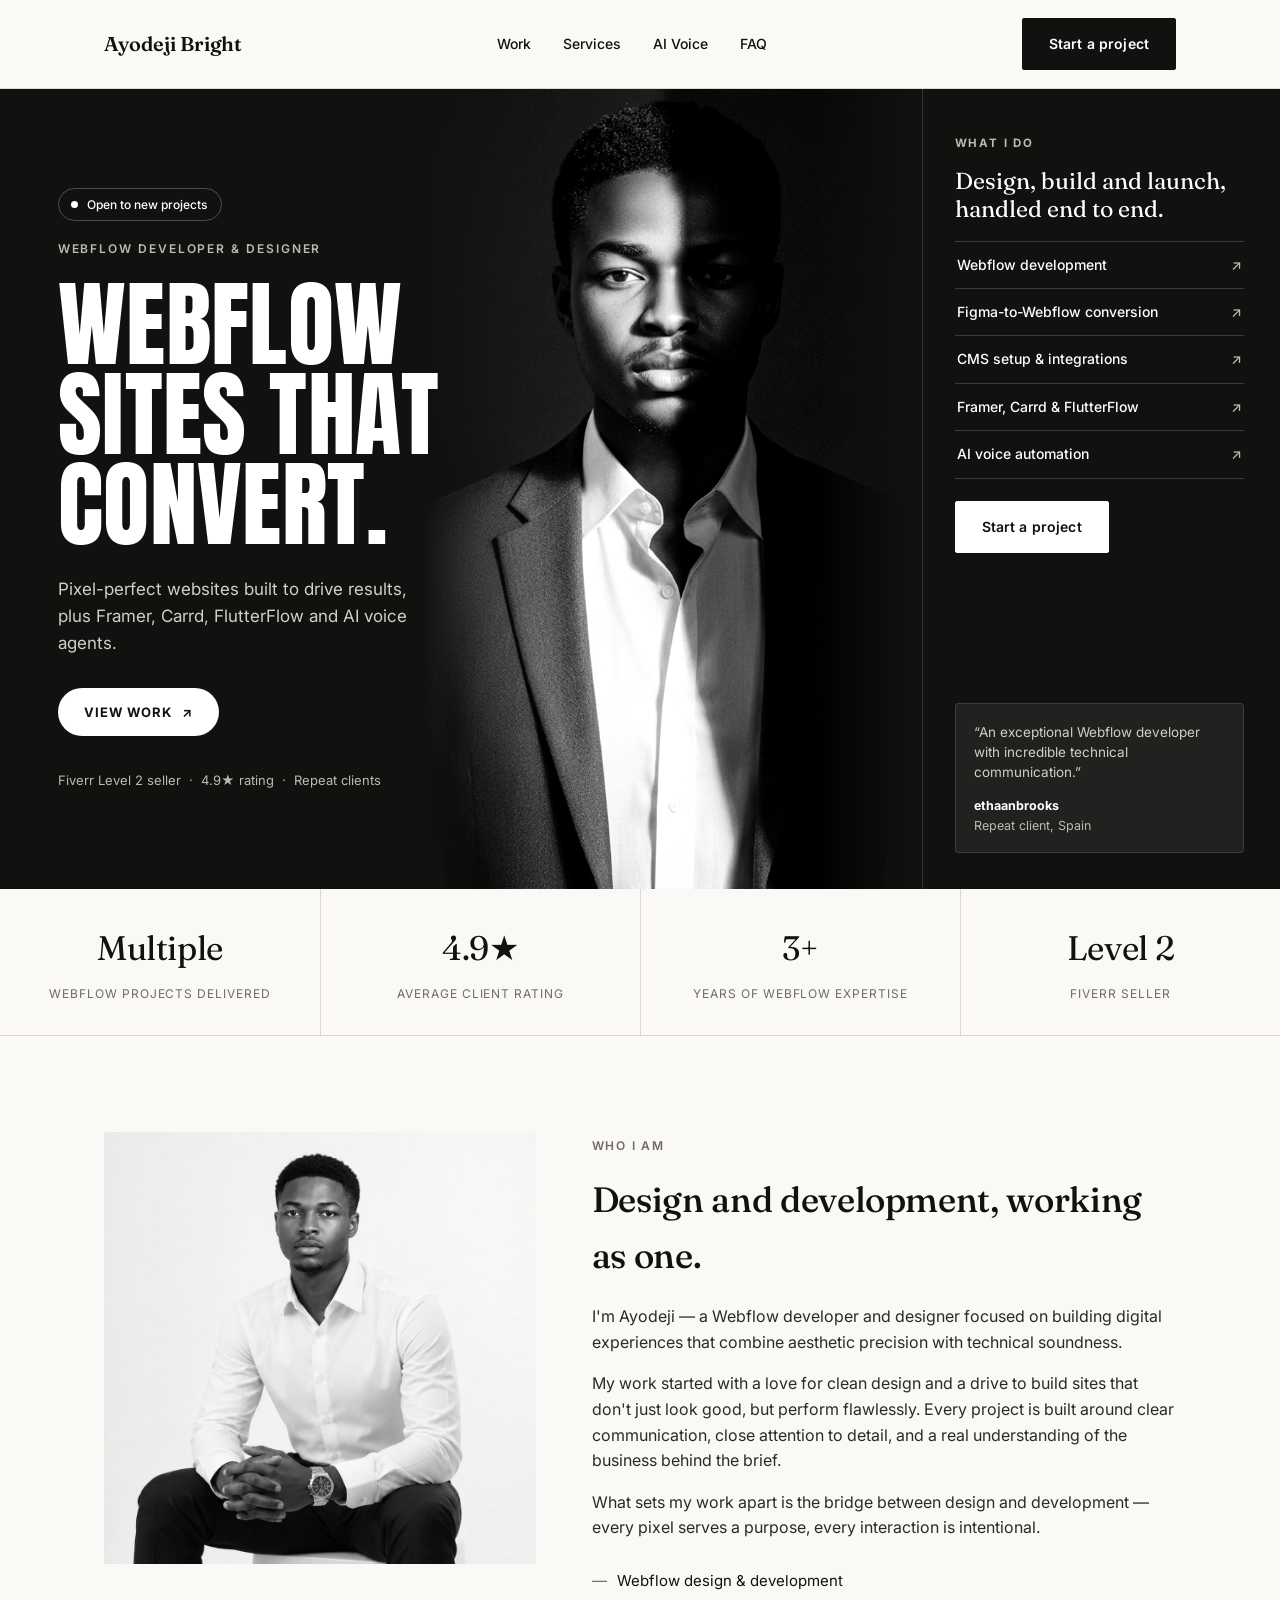
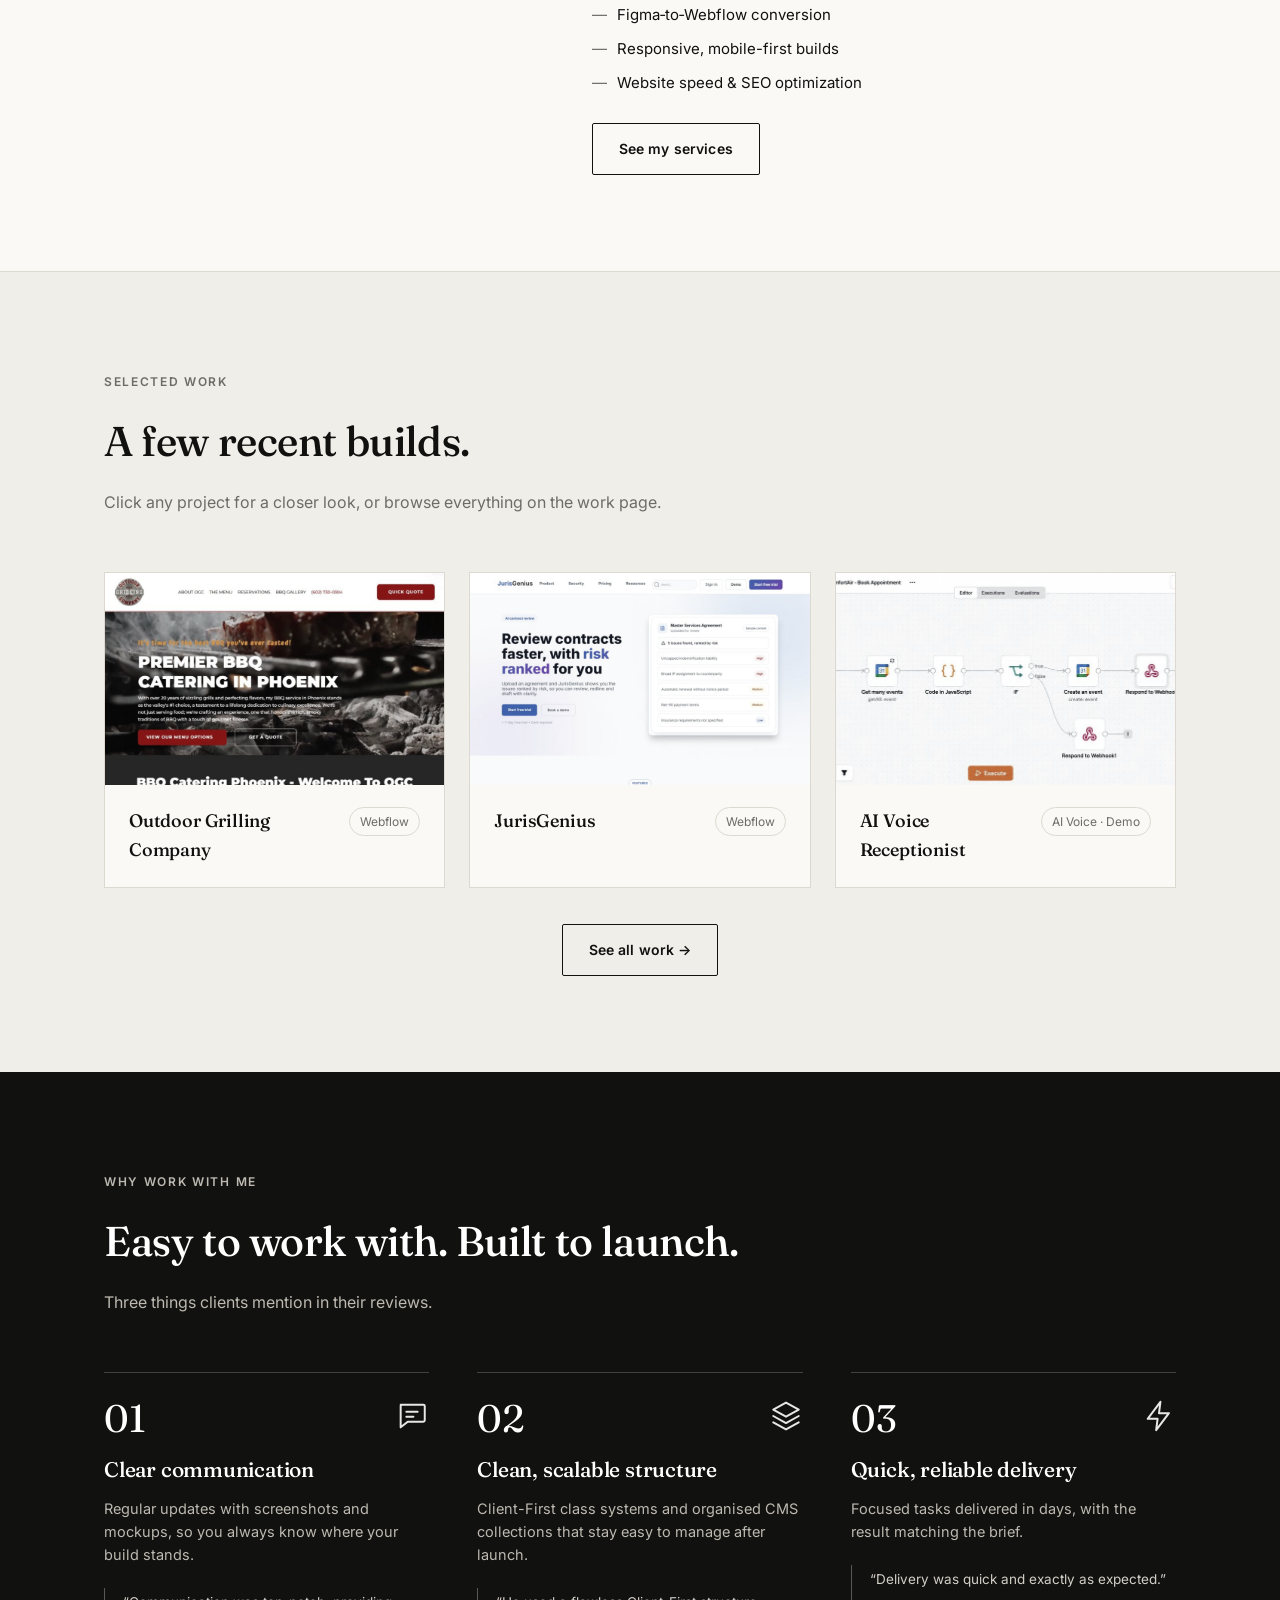
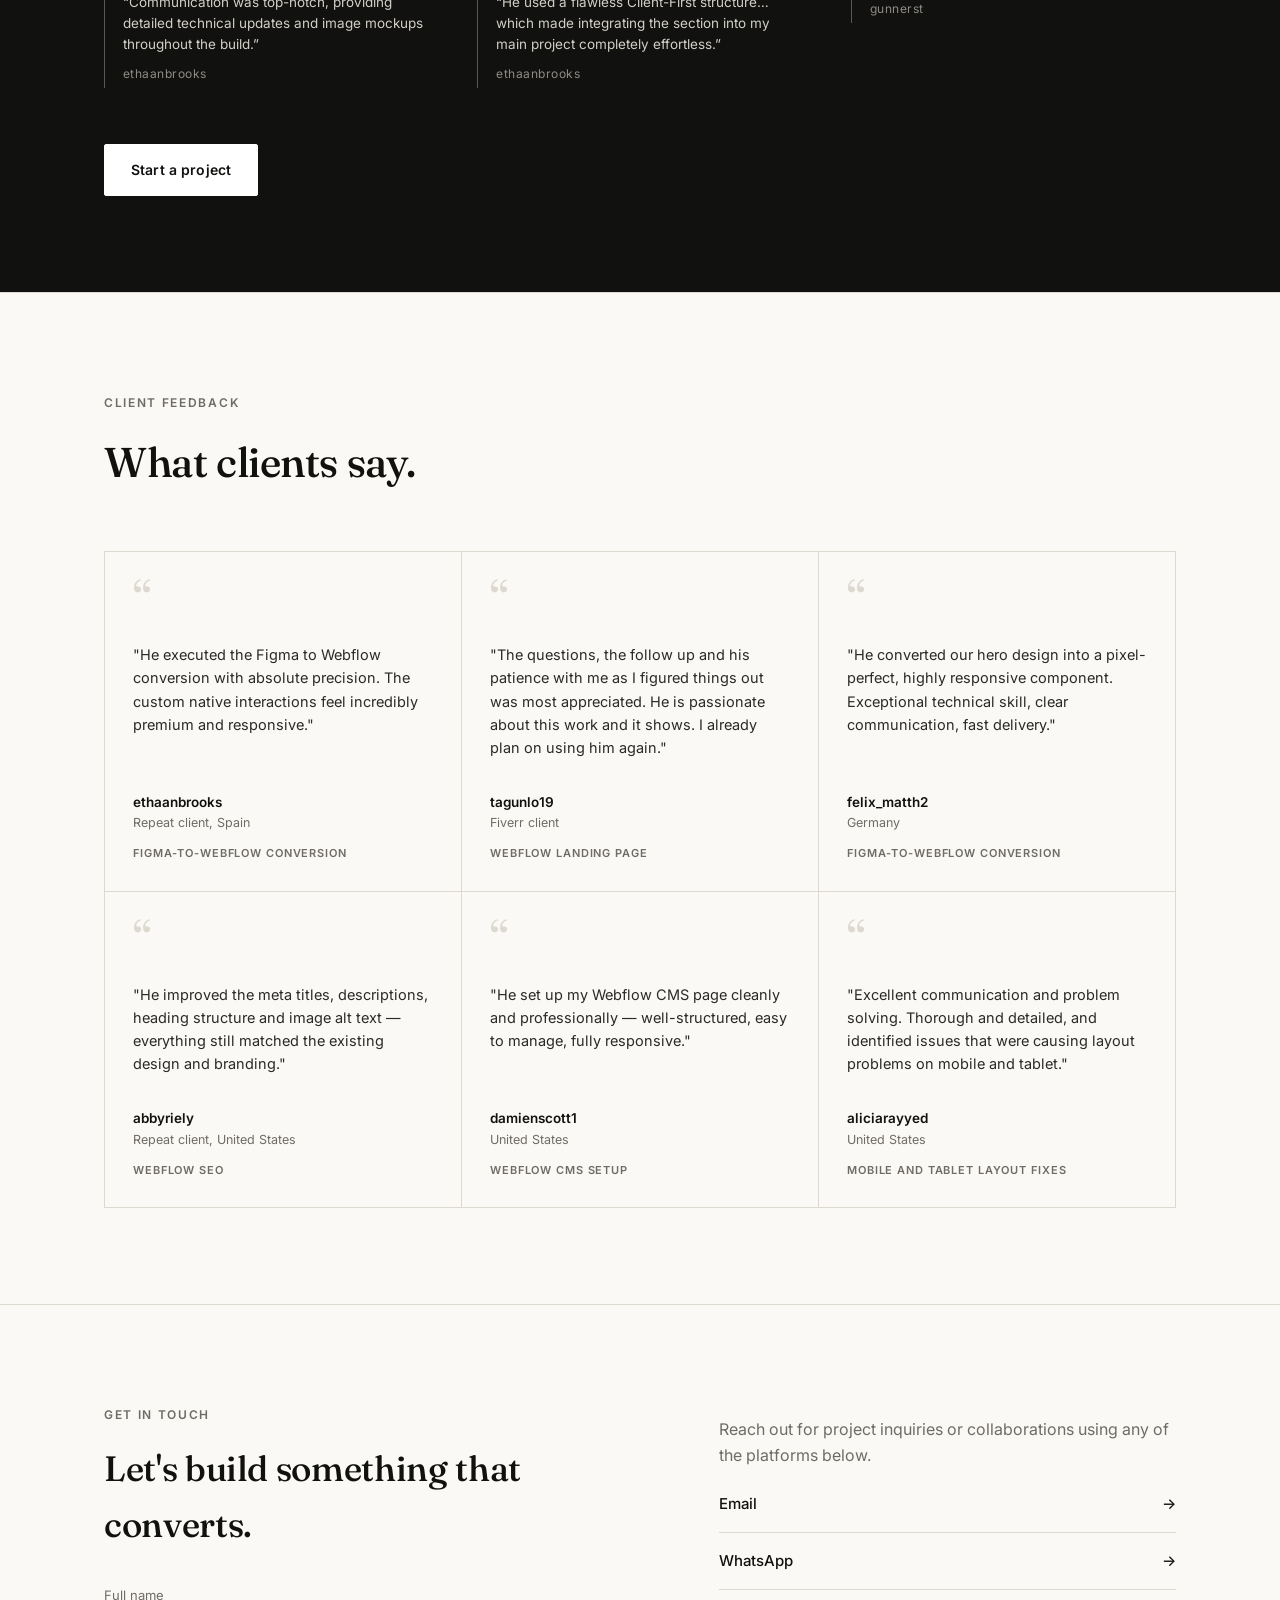
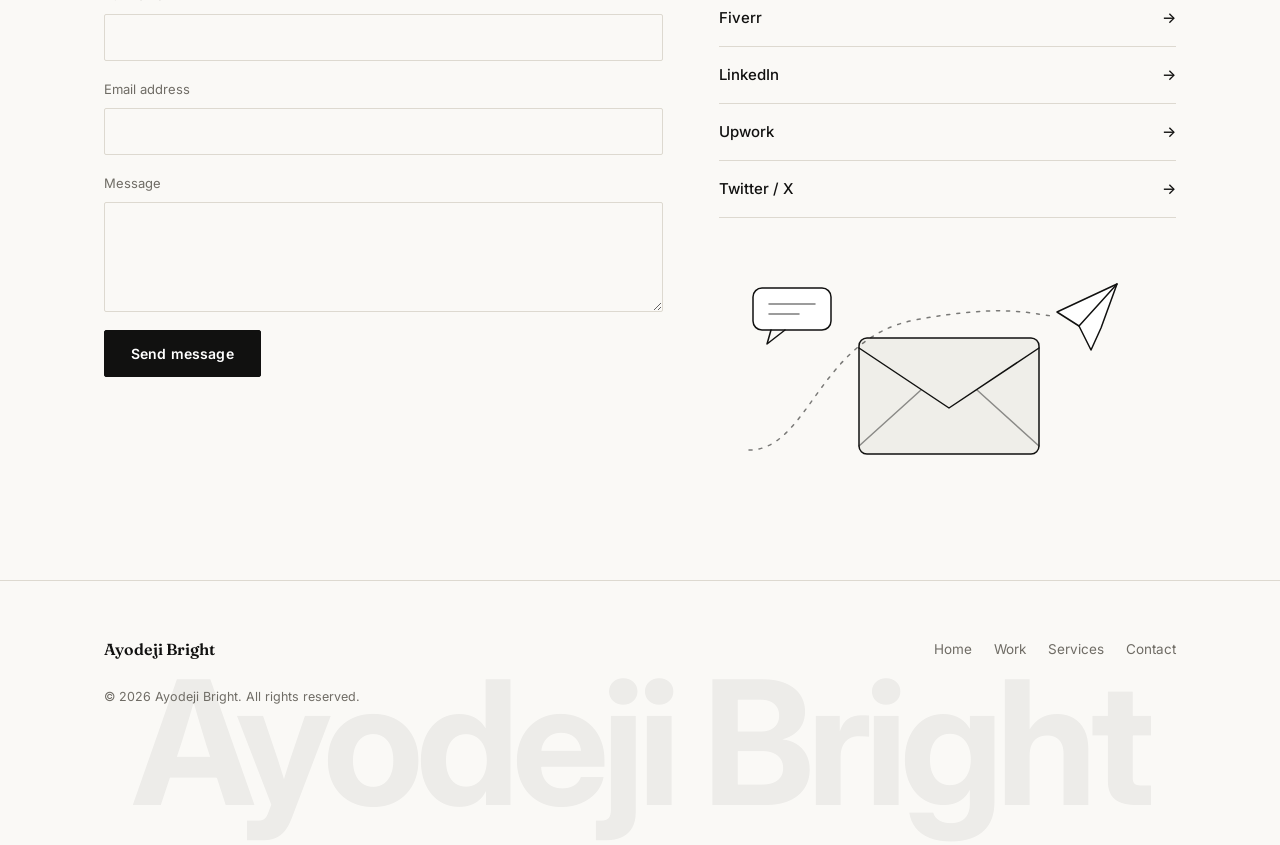
==== commit dfafd5b3: "Add files via upload" ====
--- a/index.html
+++ b/index.html
@@ -3,15 +3,15 @@
 <head>
 <meta charset="UTF-8">
 <meta name="viewport" content="width=device-width, initial-scale=1.0">
-<title>Ayodeji Bright — Webflow Developer & No-Code Specialist</title>
-<meta name="description" content="Ayodeji Bright builds pixel-perfect, high-converting Webflow websites — plus Carrd, Framer, FlutterFlow and Shopify automation.">
+<title>Ayodeji Bright — Webflow Developer &amp; No-Code Specialist</title>
+<meta name="description" content="Ayodeji Bright builds pixel-perfect, high-converting Webflow websites, plus Carrd, Framer, FlutterFlow, Shopify automation and AI voice agents.">
 <link rel="preconnect" href="https://fonts.googleapis.com">
 <link rel="preconnect" href="https://fonts.gstatic.com" crossorigin>
 <link href="https://fonts.googleapis.com/css2?family=Fraunces:opsz,wght@9..144,400..600&family=Inter:wght@400;500;600;700&family=Anton&display=swap" rel="stylesheet">
 <link rel="icon" type="image/svg+xml" href="assets/favicon.svg">
 <meta property="og:type" content="website">
 <meta property="og:title" content="Ayodeji Bright — Webflow Developer &amp; No-Code Specialist">
-<meta property="og:description" content="Pixel-perfect Webflow sites, plus Framer, Carrd, FlutterFlow, Shopify automation and AI voice agents.">
+<meta property="og:description" content="Ayodeji Bright builds pixel-perfect, high-converting Webflow websites, plus Carrd, Framer, FlutterFlow, Shopify automation and AI voice agents.">
 <meta property="og:image" content="https://troost4910.github.io/Ayodeji-portfolio/assets/og-image.jpg">
 <meta property="og:url" content="https://troost4910.github.io/Ayodeji-portfolio/">
 <meta name="twitter:card" content="summary_large_image">
@@ -34,85 +34,12 @@
 </script>
 <script>try{if(sessionStorage.getItem('seen')){document.documentElement.classList.add('skip-pre');}else{sessionStorage.setItem('seen','1');}}catch(e){}</script>
 <link rel="stylesheet" href="styles.css">
-<script type="application/ld+json">
-{
-  "@context": "https://schema.org",
-  "@type": "FAQPage",
-  "mainEntity": [
-    {
-      "@type": "Question",
-      "name": "Who is Ayodeji Bright?",
-      "acceptedAnswer": {
-        "@type": "Answer",
-        "text": "I'm Ayodeji Bright, a Webflow developer and web designer based in Lagos, Nigeria. I build responsive websites and landing pages, convert Figma designs to Webflow, and build AI voice receptionists with Vapi and n8n for service businesses."
-      }
-    },
-    {
-      "@type": "Question",
-      "name": "Do you convert Figma designs to Webflow?",
-      "acceptedAnswer": {
-        "@type": "Answer",
-        "text": "Yes. Figma-to-Webflow conversion is one of my main services. I rebuild designs as pixel-accurate, responsive Webflow sites with clean class structures and native interactions."
-      }
-    },
-    {
-      "@type": "Question",
-      "name": "Do you work with clients outside Nigeria?",
-      "acceptedAnswer": {
-        "@type": "Answer",
-        "text": "Yes. I'm based in Lagos, Nigeria, and work with clients around the world. Through Fiverr, I've worked with clients in the United States, Spain, Germany and the United Kingdom."
-      }
-    },
-    {
-      "@type": "Question",
-      "name": "Do you build AI voice agents?",
-      "acceptedAnswer": {
-        "@type": "Answer",
-        "text": "Yes. I build AI voice receptionists with Vapi and n8n that answer calls, check live availability in Google Calendar and book appointments. A case study is in the Selected Work section."
-      }
-    },
-    {
-      "@type": "Question",
-      "name": "How do I start a project?",
-      "acceptedAnswer": {
-        "@type": "Answer",
-        "text": "Reach out with your project details through the contact form or any platform below. I'll guide you through the next steps for a seamless kickoff."
-      }
-    },
-    {
-      "@type": "Question",
-      "name": "What is your typical process?",
-      "acceptedAnswer": {
-        "@type": "Answer",
-        "text": "Every project follows four stages: discovery, design, development, and launch — ensuring clarity and quality at each step."
-      }
-    },
-    {
-      "@type": "Question",
-      "name": "Which services do you offer?",
-      "acceptedAnswer": {
-        "@type": "Answer",
-        "text": "Webflow design, Figma-to-Webflow conversion, landing pages, and redesigns — plus Carrd, Framer, FlutterFlow and Shopify automation for other needs."
-      }
-    },
-    {
-      "@type": "Question",
-      "name": "How long does a project take?",
-      "acceptedAnswer": {
-        "@type": "Answer",
-        "text": "Timelines vary by scope, but most projects complete within 2–4 weeks. A clear schedule is provided upfront."
-      }
-    },
-    {
-      "@type": "Question",
-      "name": "What are your rates?",
-      "acceptedAnswer": {
-        "@type": "Answer",
-        "text": "Pricing is project-based and transparent. After discussing your needs, you'll get a detailed quote — no hidden fees."
-      }
-    }
-  ]
-}
+<script async src="https://www.googletagmanager.com/gtag/js?id=G-TLRG5B1DLZ"></script>
+<script>
+  window.dataLayer = window.dataLayer || [];
+  function gtag(){dataLayer.push(arguments);}
+  gtag('js', new Date());
+  gtag('config', 'G-TLRG5B1DLZ');
 </script>
 </head>
 <body>
@@ -153,23 +80,21 @@
 </script>
 <noscript><style>.preloader{display:none}</style></noscript>
 <div class="progress" id="progress"></div>
-
-<nav class="nav">
+<nav class="nav" id="nav">
   <div class="nav-inner">
-    <a href="#top" class="brand">Ayodeji Bright</a>
-    <div class="nav-links">
-      <a href="#work">Work</a>
-      <a href="#services">Services</a>
-      <a href="#ai-voice">AI Voice</a>
-      <a href="#process">Process</a>
-      <a href="#faq">FAQ</a>
+    <a href="index.html" class="brand">Ayodeji Bright</a>
+    <div class="nav-links" id="nav-links">
+      <a href="work.html">Work</a>
+      <a href="services.html">Services</a>
+      <a href="services.html#ai-voice">AI Voice</a>
+      <a href="services.html#faq">FAQ</a>
     </div>
     <div class="nav-cta">
-      <a href="#contact" class="btn btn-primary">Start a project</a>
+      <a href="index.html#contact" class="btn btn-primary">Start a project</a>
+      <button class="nav-toggle" id="nav-toggle" aria-label="Open menu" aria-expanded="false"><span></span><span></span></button>
     </div>
   </div>
 </nav>
-
 <header class="hx" id="top">
   <div class="container">
     <div class="hx-card">
@@ -178,7 +103,7 @@
         <span class="hx-eyebrow">Webflow Developer &amp; Designer</span>
         <h1>Webflow<br>sites that<br>convert.</h1>
         <p>Pixel-perfect websites built to drive results, plus Framer, Carrd, FlutterFlow and AI voice agents.</p>
-        <a class="hx-btn" href="#work">View work <span aria-hidden="true">&#8599;</span></a>
+        <a class="hx-btn" href="work.html">View work <span aria-hidden="true">&#8599;</span></a>
         <div class="hx-proof">Fiverr Level 2 seller &nbsp;·&nbsp; 4.9★ rating &nbsp;·&nbsp; Repeat clients</div>
       </div>
       <img class="hx-photo" src="assets/ayodeji-portrait.jpg" alt="Portrait of Ayodeji Bright" width="900" height="1128" fetchpriority="high">
@@ -187,11 +112,11 @@
           <span class="hx-label">What I do</span>
           <p class="hx-side-title">Design, build and launch, handled end to end.</p>
           <ul class="hx-list">
-            <li><a href="#services">Webflow development <span aria-hidden="true">&#8599;</span></a></li>
-            <li><a href="#services">Figma-to-Webflow conversion <span aria-hidden="true">&#8599;</span></a></li>
-            <li><a href="#services">CMS setup &amp; integrations <span aria-hidden="true">&#8599;</span></a></li>
-            <li><a href="#platforms">Framer, Carrd &amp; FlutterFlow <span aria-hidden="true">&#8599;</span></a></li>
-            <li><a href="#ai-voice">AI voice automation <span aria-hidden="true">&#8599;</span></a></li>
+            <li><a href="services.html#services">Webflow development <span aria-hidden="true">&#8599;</span></a></li>
+            <li><a href="services.html#services">Figma-to-Webflow conversion <span aria-hidden="true">&#8599;</span></a></li>
+            <li><a href="services.html#services">CMS setup &amp; integrations <span aria-hidden="true">&#8599;</span></a></li>
+            <li><a href="services.html#platforms">Framer, Carrd &amp; FlutterFlow <span aria-hidden="true">&#8599;</span></a></li>
+            <li><a href="services.html#ai-voice">AI voice automation <span aria-hidden="true">&#8599;</span></a></li>
           </ul>
           <a href="#contact" class="btn btn-primary">Start a project</a>
         </div>
@@ -230,174 +155,34 @@
         <li>Responsive, mobile-first builds</li>
         <li>Website speed &amp; SEO optimization</li>
       </ul>
-    </div>
-  </div>
-</section>
-
-<section class="border-top reveal" id="services">
+      <a href="services.html" class="btn btn-ghost" style="margin-top:28px;">See my services</a>
+    </div>
+  </div>
+</section>
+
+<section class="bg-dim border-top reveal" id="work">
   <div class="container">
     <div class="section-head">
-      <span class="eyebrow">My Services</span>
-      <h2>Webflow, done properly.</h2>
-      <p>From first sketch to launch day, and the maintenance after.</p>
-    </div>
-    <div class="services-grid">
-      <div class="service-card">
-        <h3>Custom Webflow Design</h3>
-        <p>Pixel-perfect, responsive designs that capture your brand and engage your audience.</p>
-        <ul><li>Mobile-first approach</li><li>Brand-aligned aesthetics</li><li>Restrained, purposeful motion</li></ul>
-      </div>
-      <div class="service-card">
-        <h3>Webflow Development</h3>
-        <p>Fast, scalable websites with clean, maintainable structure.</p>
-        <ul><li>Fast load times</li><li>SEO-ready markup</li><li>Cross-browser tested</li></ul>
-      </div>
-      <div class="service-card">
-        <h3>CMS Setup &amp; Integrations</h3>
-        <p>Content you can manage yourself, backed by the right integrations.</p>
-        <ul><li>Dynamic collections</li><li>Third-party integrations</li><li>Client-friendly CMS structure</li></ul>
-      </div>
-      <div class="service-card">
-        <h3>Figma&#8209;to&#8209;Webflow Conversion</h3>
-        <p>Your existing design, rebuilt with precision and native interactions.</p>
-        <ul><li>Pixel-accurate builds</li><li>Custom class systems</li><li>No style conflicts</li></ul>
-      </div>
-      <div class="service-card">
-        <h3>Website Optimization</h3>
-        <p>Improving performance and visibility on sites already live.</p>
-        <ul><li>Speed audits</li><li>SEO structure fixes</li><li>Conversion-focused tweaks</li></ul>
-      </div>
-      <div class="service-card">
-        <h3>Maintenance &amp; Support</h3>
-        <p>Ongoing care to keep your site current and running smoothly.</p>
-        <ul><li>Monthly updates</li><li>Technical support</li><li>Content updates</li></ul>
-      </div>
-    </div>
-  </div>
-</section>
-
-<section class="secondary-wrap reveal" id="platforms">
-  <div class="container">
-    <div class="secondary-head">
-      <div>
-        <span class="eyebrow">Beyond Webflow</span>
-        <h2 style="margin-top:14px; font-size:clamp(1.6rem,3vw,2.2rem);">Other platforms I build on.</h2>
-      </div>
-      <p style="color:var(--graphite); max-width:38ch; font-size:14.5px;">For simpler sites, app prototypes, or automation, these are the tools I reach for.</p>
-    </div>
-    <div class="chip-row">
-      <div class="chip"><span class="platform"><svg class="plat-icon" viewBox="0 0 24 24" fill="currentColor" aria-hidden="true"><path d="M21.2539 18.4207 9.7457 23.9469a.5163.5163 0 0 1-.23.0531.5491.5491 0 0 1-.2832-.0796.5289.5289 0 0 1-.2478-.4513v-5.4732l-6.2165-2.6016c-.199-.084-.3274-.2743-.3274-.4911V.5324c0-.1814.093-.354.2478-.4513.1549-.0974.3495-.1062.5132-.031l11.964 5.743 5.6323-2.7034c.1638-.0796.3584-.0663.5133.031a.5289.5289 0 0 1 .2478.4513v14.3708c-.004.2036-.1195.3894-.3053.4779zM3.5027 1.3774v13.1718l5.482 2.2964v-2.646L5.538 12.8105c-.2699-.1106-.4026-.4203-.2965-.6902.1107-.2743.4204-.4027.6903-.2965l3.0529 1.23v-2.1724L5.538 9.492c-.2699-.1106-.4026-.4203-.2965-.6902.1107-.2743.4204-.4026.6903-.2965l3.0529 1.23v-.6326c0-.2036.115-.3894.3009-.4779l.7875-.3805-4.5617-2.0751c-.2654-.1195-.3849-.438-.2654-.7035.1194-.2655.438-.385.7035-.2655l5.367 2.4468 2.6148-1.2566zM20.493 4.4171 10.0466 9.4345v13.1939l10.4463-5.0219zm-8.4509 6.8668 5.9864-2.8936a.5279.5279 0 0 1 .708.2478c.1282.2654.0176.584-.2478.7079l-5.9864 2.8936a.5448.5448 0 0 1-.23.0531c-.1992 0-.385-.1106-.478-.3008-.1238-.261-.0132-.5797.2478-.708zm0 3.3184 5.9864-2.8936a.5279.5279 0 0 1 .708.2478c.1282.2654.0176.584-.2478.7079l-5.9864 2.8936a.5448.5448 0 0 1-.23.0531c-.1992 0-.385-.1106-.478-.3009-.1238-.2654-.0132-.5796.2478-.7079zm0 3.314 5.9864-2.8936a.5279.5279 0 0 1 .708.2477c.1282.2655.0176.584-.2478.708l-5.9864 2.8936a.5448.5448 0 0 1-.23.053c-.1992 0-.385-.1105-.478-.3008-.1238-.261-.0132-.5796.2478-.708z"/></svg>Carrd</span><p>One-page sites, fast — link-in-bio pages, waitlists, simple landing pages.</p></div>
-      <div class="chip"><span class="platform"><svg class="plat-icon" viewBox="0 0 24 24" fill="currentColor" aria-hidden="true"><path d="M4 0h16v8h-8zM4 8h8l8 8H4zM4 16h8v8z"/></svg>Framer</span><p>Animated, portfolio-grade marketing sites with a strong design system.</p></div>
-      <div class="chip"><span class="platform"><svg class="plat-icon" viewBox="0 0 24 24" fill="none" stroke="currentColor" stroke-width="1.8" stroke-linecap="round" stroke-linejoin="round" aria-hidden="true"><rect x="7" y="2.5" width="10" height="19" rx="2.2"/><path d="M11 18.5h2"/></svg>FlutterFlow</span><p>App UI prototypes and MVPs built visually, ready to hand to a dev team.</p></div>
-      <div class="chip"><span class="platform"><svg class="plat-icon" viewBox="0 0 24 24" fill="currentColor" aria-hidden="true"><path d="M15.337 23.979l7.216-1.561s-2.604-17.613-2.625-17.73c-.018-.116-.114-.192-.211-.192s-1.929-.136-1.929-.136-1.275-1.274-1.439-1.411c-.045-.037-.075-.057-.121-.074l-.914 21.104h.023zM11.71 11.305s-.81-.424-1.774-.424c-1.447 0-1.504.906-1.504 1.141 0 1.232 3.24 1.715 3.24 4.629 0 2.295-1.44 3.76-3.406 3.76-2.354 0-3.54-1.465-3.54-1.465l.646-2.086s1.245 1.066 2.28 1.066c.675 0 .975-.545.975-.932 0-1.619-2.654-1.694-2.654-4.359-.034-2.237 1.571-4.416 4.827-4.416 1.257 0 1.875.361 1.875.361l-.945 2.715-.02.01zM11.17.83c.136 0 .271.038.405.135-.984.465-2.064 1.639-2.508 3.992-.656.213-1.293.405-1.889.578C7.697 3.75 8.951.84 11.17.84V.83zm1.235 2.949v.135c-.754.232-1.583.484-2.394.736.466-1.777 1.333-2.645 2.085-2.971.193.501.309 1.176.309 2.1zm.539-2.234c.694.074 1.141.867 1.429 1.755-.349.114-.735.231-1.158.366v-.252c0-.752-.096-1.371-.271-1.871v.002zm2.992 1.289c-.02 0-.06.021-.078.021s-.289.075-.714.21c-.423-1.233-1.176-2.37-2.508-2.37h-.115C12.135.209 11.669 0 11.265 0 8.159 0 6.675 3.877 6.21 5.846c-1.194.365-2.063.636-2.16.674-.675.213-.694.232-.772.87-.075.462-1.83 14.063-1.83 14.063L15.009 24l.927-21.166z"/></svg>Shopify Automation</span><p>Store setup, Klaviyo flows, and workflow automation for e-commerce.</p></div>
-      <div class="chip"><span class="platform"><svg class="plat-icon" viewBox="0 0 24 24" fill="none" stroke="currentColor" stroke-width="1.8" stroke-linecap="round" stroke-linejoin="round" aria-hidden="true"><path d="M4 10v4M8 6.5v11M12 3.5v17M16 7.5v9M20 10.5v3"/></svg>AI Voice Automation</span><p>AI receptionist &amp; voice agents (built with Vapi) that answer calls and book jobs for home service businesses.</p></div>
-    </div>
-  </div>
-</section>
-
-<section class="reveal" id="ai-voice">
-  <div class="container ai-grid">
-    <div class="ai-copy">
-      <span class="eyebrow">AI Voice Automation</span>
-      <h2>An AI receptionist that picks up every call.</h2>
-      <p class="ai-lead">For service businesses that lose jobs to missed calls — a voice agent that answers, qualifies the caller, and books the job.</p>
-      <div class="ai-steps">
-        <div class="ai-step"><span class="idx">01</span><div><h3>Answers instantly</h3><p>Picks up inbound calls 24/7, in a natural voice, so no lead goes to voicemail.</p></div></div>
-        <div class="ai-step"><span class="idx">02</span><div><h3>Qualifies &amp; books</h3><p>Asks the right questions, captures details, and books appointments straight into your calendar.</p></div></div>
-        <div class="ai-step"><span class="idx">03</span><div><h3>Sends it to you</h3><p>Call summaries and lead details land in your inbox, CRM, or SMS through automated workflows.</p></div></div>
-      </div>
-      <p class="ai-note">Built with Vapi. Best fit: HVAC, plumbing, electrical, roofing and other home service businesses.</p>
-      <div class="ai-actions">
-        <a href="work/ai-voice-receptionist.html" class="btn btn-primary">See the case study</a>
-        <a href="#contact" class="btn btn-ghost">Ask about a voice agent</a>
-      </div>
-    </div>
-    <div class="ai-visual">
-      <figure class="win win-main">
-        <div class="win-bar"><i></i><i></i><i></i><span>n8n workflow</span></div>
-        <img src="assets/aivoice-n8n.jpg" alt="n8n booking workflow for the AI voice receptionist" width="1400" height="664" loading="lazy" decoding="async">
-      </figure>
-      <figure class="win win-side">
-        <div class="win-bar"><i></i><i></i><i></i><span>Vapi assistant</span></div>
-        <img src="assets/aivoice-vapi.jpg" alt="Vapi assistant settings for the AI voice receptionist" width="1200" height="833" loading="lazy" decoding="async">
-      </figure>
-    </div>
-  </div>
-</section>
-
-<section class="border-top reveal" id="process">
-  <div class="container process-wrap">
-    <div class="process-visual">
-    <svg viewBox="0 0 400 500" role="img" aria-label="Illustration of the four stages of a build: wireframe, design, code and launch" xmlns="http://www.w3.org/2000/svg">
-    <defs><pattern id="dots" width="20" height="20" patternUnits="userSpaceOnUse"><circle cx="1.5" cy="1.5" r="1" fill="#ffffff" fill-opacity=".09"/></pattern></defs>
-    <rect width="400" height="500" fill="#111110"/><rect width="400" height="500" fill="url(#dots)"/>
-    <path d="M200 128V148" stroke="#ffffff" stroke-opacity=".5" stroke-dasharray="2 4"/><path d="M200 240V260" stroke="#ffffff" stroke-opacity=".5" stroke-dasharray="2 4"/><path d="M200 352V372" stroke="#ffffff" stroke-opacity=".5" stroke-dasharray="2 4"/>
-    
-    <g transform="translate(0,36)">
-      <rect x="48" y="0" width="304" height="92" rx="8" fill="#161615" stroke="#ffffff" stroke-opacity="0.55" stroke-width="1.5" stroke-dasharray="5 5"/>
-      <text x="64" y="23" fill="#bdb9b0" font-family="Inter,Arial,sans-serif" font-size="10" font-weight="600" letter-spacing="1.6">WIREFRAME</text>
-      <text x="336" y="23" fill="#8f8b83" font-family="Inter,Arial,sans-serif" font-size="10" font-weight="600" text-anchor="end">01</text>
-      <g stroke="#8f8b83" stroke-width="1" fill="none"><rect x="64" y="34" width="84" height="46"/><path d="M64 34L148 80M148 34L64 80"/></g><g stroke="#8f8b83" stroke-width="1" fill="none"><rect x="158" y="34" width="84" height="46"/><path d="M158 34L242 80M242 34L158 80"/></g><g stroke="#8f8b83" stroke-width="1" fill="none"><rect x="252" y="34" width="84" height="46"/><path d="M252 34L336 80M336 34L252 80"/></g>
-    </g>
-    
-    <g transform="translate(0,148)">
-      <rect x="48" y="0" width="304" height="92" rx="8" fill="#161615" stroke="#ffffff" stroke-opacity="0.9" stroke-width="1.5"/>
-      <text x="64" y="23" fill="#bdb9b0" font-family="Inter,Arial,sans-serif" font-size="10" font-weight="600" letter-spacing="1.6">DESIGN</text>
-      <text x="336" y="23" fill="#8f8b83" font-family="Inter,Arial,sans-serif" font-size="10" font-weight="600" text-anchor="end">02</text>
-      
-      <circle cx="86" cy="58" r="20" fill="#2b2a28" stroke="#ffffff" stroke-width="1.5"/>
-      <path d="M72 66l9-10 7 7 5-5 8 8" fill="none" stroke="#ffffff" stroke-width="1.3" stroke-linejoin="round"/>
-      <rect x="124" y="36" width="120" height="8" rx="2" fill="#ffffff"/>
-      <rect x="124" y="52" width="150" height="4" rx="2" fill="#6f6c65"/>
-      <rect x="124" y="62" width="118" height="4" rx="2" fill="#6f6c65"/>
-      <rect x="124" y="72" width="56" height="10" rx="5" fill="#ffffff"/>
-      <rect x="296" y="38" width="12" height="12" fill="#ffffff"/>
-      <rect x="312" y="38" width="12" height="12" fill="#8f8b83"/>
-      <rect x="296" y="54" width="12" height="12" fill="#2b2a28" stroke="#ffffff" stroke-width="1"/>
-    </g>
-    
-    <g transform="translate(0,260)">
-      <rect x="48" y="0" width="304" height="92" rx="8" fill="#161615" stroke="#ffffff" stroke-opacity="0.9" stroke-width="1.5"/>
-      <text x="64" y="23" fill="#bdb9b0" font-family="Inter,Arial,sans-serif" font-size="10" font-weight="600" letter-spacing="1.6">BUILD</text>
-      <text x="336" y="23" fill="#8f8b83" font-family="Inter,Arial,sans-serif" font-size="10" font-weight="600" text-anchor="end">03</text>
-      
-      <rect x="64" y="36" width="56" height="4" rx="2" fill="#ffffff"/>
-      <rect x="76" y="46" width="124" height="4" rx="2" fill="#8f8b83"/>
-      <rect x="76" y="56" width="84" height="4" rx="2" fill="#8f8b83"/><rect x="166" y="56" width="52" height="4" rx="2" fill="#ffffff"/>
-      <rect x="76" y="66" width="104" height="4" rx="2" fill="#8f8b83"/>
-      <rect x="64" y="76" width="48" height="4" rx="2" fill="#ffffff"/><rect x="118" y="73" width="6" height="10" fill="#ffffff"/>
-      <text x="296" y="68" fill="#ffffff" font-family="Menlo,Consolas,monospace" font-size="26" text-anchor="middle" opacity=".85">&lt;/&gt;</text>
-    </g>
-    
-    <g transform="translate(0,372)">
-      <rect x="48" y="0" width="304" height="92" rx="8" fill="#161615" stroke="#ffffff" stroke-opacity="0.9" stroke-width="1.5"/>
-      <text x="64" y="23" fill="#bdb9b0" font-family="Inter,Arial,sans-serif" font-size="10" font-weight="600" letter-spacing="1.6">LAUNCH</text>
-      <text x="336" y="23" fill="#8f8b83" font-family="Inter,Arial,sans-serif" font-size="10" font-weight="600" text-anchor="end">04</text>
-      
-      <rect x="64" y="34" width="196" height="46" rx="4" fill="none" stroke="#ffffff" stroke-width="1.3"/>
-      <path d="M64 44h196" stroke="#ffffff" stroke-width="1"/>
-      <circle cx="73" cy="39" r="1.6" fill="#ffffff"/><circle cx="80" cy="39" r="1.6" fill="#ffffff"/><circle cx="87" cy="39" r="1.6" fill="#ffffff"/>
-      <rect x="76" y="56" width="172" height="4" rx="2" fill="#ffffff"/>
-      <rect x="76" y="66" width="110" height="4" rx="2" fill="#6f6c65"/>
-      <circle cx="304" cy="55" r="20" fill="#ffffff"/>
-      <path d="M294 55l7 7 11-14" fill="none" stroke="#111110" stroke-width="2.6" stroke-linecap="round" stroke-linejoin="round"/>
-      <text x="304" y="87" fill="#bdb9b0" font-family="Inter,Arial,sans-serif" font-size="9" font-weight="600" letter-spacing="1.4" text-anchor="middle">LIVE</text>
-    </g>
-  </svg>
-    </div>
-    <div>
-      <div class="section-head">
-        <span class="eyebrow">How I Work</span>
-        <h2>A clear process, start to launch.</h2>
-      </div>
-      <div class="process-grid p-premium">
-        <div class="process-step"><span class="idx">01</span><h3>Discovery &amp; Strategy</h3><p>Understanding your goals, audience, and requirements before anything is designed.</p></div>
-        <div class="process-step"><span class="idx">02</span><h3>Wireframing &amp; Planning</h3><p>Mapping structure and user flow for a smooth, functional experience.</p></div>
-        <div class="process-step"><span class="idx">03</span><h3>Design in Figma</h3><p>High-fidelity designs aligned with your brand.</p></div>
-        <div class="process-step"><span class="idx">04</span><h3>Webflow Development</h3><p>Clean, responsive builds with intentional interactions.</p></div>
-        <div class="process-step"><span class="idx">05</span><h3>Testing &amp; Optimization</h3><p>Checked across devices and browsers before launch.</p></div>
-        <div class="process-step"><span class="idx">06</span><h3>Launch &amp; Support</h3><p>Deployed, and supported after the fact.</p></div>
-      </div>
+      <span class="eyebrow">Selected Work</span>
+      <h2>A few recent builds.</h2>
+      <p>Click any project for a closer look, or browse everything on the work page.</p>
+    </div>
+    <div class="work-grid work-grid-3">
+      <div class="work-card" data-project="ogc" data-cat="webflow">
+        <div class="work-thumb"><img src="assets/work-ogc.jpg" alt="Outdoor Grilling Company website" width="900" height="1706" loading="lazy" decoding="async"></div>
+        <div class="work-body"><h3>Outdoor Grilling Company</h3><span class="work-tag">Webflow</span></div>
+      </div>
+      <div class="work-card" data-project="jurisgenius" data-cat="webflow">
+        <div class="work-thumb"><img src="assets/work-jurisgenius.jpg" alt="JurisGenius website" width="900" height="1060" loading="lazy" decoding="async"></div>
+        <div class="work-body"><h3>JurisGenius</h3><span class="work-tag">Webflow</span></div>
+      </div>
+      <div class="work-card" data-project="aivoice" data-cat="ai">
+        <div class="work-thumb"><img src="assets/work-aivoice.jpg" alt="AI voice receptionist n8n workflow" width="900" height="427" loading="lazy" decoding="async"></div>
+        <div class="work-body"><h3>AI Voice Receptionist</h3><span class="work-tag">AI Voice · Demo</span></div>
+      </div>
+    </div>
+    <div class="work-more">
+      <a href="work.html" class="btn btn-ghost">See all work &#8594;</a>
     </div>
   </div>
 </section>
@@ -433,91 +218,6 @@
   </div>
 </section>
 
-<section class="bg-dim border-top reveal" id="work">
-  <div class="container">
-    <div class="section-head">
-      <span class="eyebrow">Selected Work</span>
-      <h2>A few recent builds.</h2>
-      <p>Click any project for a closer look.</p>
-    </div>
-    <div class="filter-row" id="filter-row">
-      <button class="filter-btn active" data-filter="all">All</button>
-      <button class="filter-btn" data-filter="webflow">Webflow</button>
-      <button class="filter-btn" data-filter="framer">Framer</button>
-      <button class="filter-btn" data-filter="coded">Hand-coded</button>
-      <button class="filter-btn" data-filter="ai">AI Voice</button>
-    </div>
-    <div class="work-grid">
-
-      <div class="work-card" data-project="ogc" data-cat="webflow">
-        <div class="work-thumb"><img src="assets/work-ogc.jpg" alt="Outdoor Grilling Company website" width="900" height="1706" loading="lazy" decoding="async"></div>
-        <div class="work-body"><h3>Outdoor Grilling Company</h3><span class="work-tag">Webflow</span></div>
-      </div>
-
-      <div class="work-card" data-project="jemsocial" data-cat="webflow">
-        <div class="work-thumb" style="display:flex;align-items:center;justify-content:center;background:var(--ink);">
-          <span style="font-family:var(--font-display); color:var(--white); font-size:22px; padding:20px; text-align:center;">Jem Social<br><span style="font-size:13px; opacity:.6; font-family:var(--font-body);">100-page programmatic SEO build</span></span>
-        </div>
-        <div class="work-body"><h3>Jem Social — Case Study</h3><span class="work-tag">Webflow · CMS</span></div>
-      </div>
-
-      <div class="work-card" data-project="jurisgenius" data-cat="webflow">
-        <div class="work-thumb"><img src="assets/work-jurisgenius.jpg" alt="JurisGenius website" width="900" height="1060" loading="lazy" decoding="async"></div>
-        <div class="work-body"><h3>JurisGenius</h3><span class="work-tag">Webflow</span></div>
-      </div>
-
-      <div class="work-card" data-project="callivate" data-cat="framer">
-        <div class="work-thumb"><img src="assets/work-callivate.jpg" alt="Callivate website" width="900" height="1054" loading="lazy" decoding="async"></div>
-        <div class="work-body"><h3>Callivate</h3><span class="work-tag">Framer</span></div>
-      </div>
-
-      <div class="work-card" data-project="aivoice" data-cat="ai">
-        <div class="work-thumb"><img src="assets/work-aivoice.jpg" alt="AI voice receptionist n8n workflow" width="900" height="427" loading="lazy" decoding="async"></div>
-        <div class="work-body"><h3>AI Voice Receptionist</h3><span class="work-tag">AI Voice · Demo</span></div>
-      </div>
-
-      <div class="work-card" data-project="debrand" data-cat="coded">
-        <div class="work-thumb"><img src="assets/work-debrand.jpg" alt="De Brand Image Studio website" width="900" height="1150" loading="lazy" decoding="async"></div>
-        <div class="work-body"><h3>De Brand Image Studio</h3><span class="work-tag">Hand-coded</span></div>
-      </div>
-
-      <div class="work-card extra" data-project="bokt" data-cat="webflow">
-        <div class="work-thumb"><img src="assets/work-bokt.jpg" alt="Bokt website" width="900" height="1054" loading="lazy" decoding="async"></div>
-        <div class="work-body"><h3>Bokt</h3><span class="work-tag">Webflow</span></div>
-      </div>
-
-      <div class="work-card extra" data-project="savora" data-cat="webflow">
-        <div class="work-thumb"><img src="assets/work-savora.jpg" alt="Savora Kitchen website" width="900" height="1054" loading="lazy" decoding="async"></div>
-        <div class="work-body"><h3>Savora Kitchen</h3><span class="work-tag">Webflow</span></div>
-      </div>
-
-      <div class="work-card extra" data-project="opsidesk" data-cat="webflow">
-        <div class="work-thumb"><img src="assets/work-opsidesk.jpg" alt="Opsidesk website" width="900" height="1374" loading="lazy" decoding="async"></div>
-        <div class="work-body"><h3>Opsidesk</h3><span class="work-tag">Webflow</span></div>
-      </div>
-
-      <div class="work-card extra" data-project="flowsync" data-cat="webflow">
-        <div class="work-thumb"><img src="assets/work-flowsync.jpg" alt="FlowSync website" width="900" height="1150" loading="lazy" decoding="async"></div>
-        <div class="work-body"><h3>FlowSync</h3><span class="work-tag">Webflow</span></div>
-      </div>
-
-      <div class="work-card extra" data-project="beyond925" data-cat="coded">
-        <div class="work-thumb"><img src="assets/work-beyond925.jpg" alt="Beyond925 website" width="900" height="1352" loading="lazy" decoding="async"></div>
-        <div class="work-body"><h3>Beyond925</h3><span class="work-tag">Hand-coded</span></div>
-      </div>
-
-      <div class="work-card extra" data-project="lumea" data-cat="webflow">
-        <div class="work-thumb"><img src="assets/work-lumea.jpg" alt="Lumea Skin website" width="900" height="1054" loading="lazy" decoding="async"></div>
-        <div class="work-body"><h3>Lumea Skin</h3><span class="work-tag">Webflow</span></div>
-      </div>
-
-    </div>
-    <div class="work-more" id="work-more-wrap">
-      <button class="btn btn-ghost" id="work-more">View all projects</button>
-    </div>
-  </div>
-</section>
-
 <section class="border-top reveal">
   <div class="container">
     <div class="section-head">
@@ -560,53 +260,6 @@
         <div class="testimonial-name">aliciarayyed</div>
         <div class="testimonial-loc">United States</div>
         <div class="testimonial-svc">Mobile and tablet layout fixes</div>
-      </div>
-    </div>
-  </div>
-</section>
-
-<section class="bg-dim border-top reveal" id="faq">
-  <div class="container">
-    <div class="section-head">
-      <span class="eyebrow">FAQ</span>
-      <h2>Answers, clearly explained.</h2>
-    </div>
-    <div class="faq-list">
-      <div class="faq-item">
-        <button class="faq-q">Who is Ayodeji Bright?<span class="plus">+</span></button>
-        <div class="faq-a"><p>I'm Ayodeji Bright, a Webflow developer and web designer based in Lagos, Nigeria. I build responsive websites and landing pages, convert Figma designs to Webflow, and build AI voice receptionists with Vapi and n8n for service businesses.</p></div>
-      </div>
-      <div class="faq-item">
-        <button class="faq-q">Do you convert Figma designs to Webflow?<span class="plus">+</span></button>
-        <div class="faq-a"><p>Yes. Figma-to-Webflow conversion is one of my main services. I rebuild designs as pixel-accurate, responsive Webflow sites with clean class structures and native interactions.</p></div>
-      </div>
-      <div class="faq-item">
-        <button class="faq-q">Do you work with clients outside Nigeria?<span class="plus">+</span></button>
-        <div class="faq-a"><p>Yes. I'm based in Lagos, Nigeria, and work with clients around the world. Through Fiverr, I've worked with clients in the United States, Spain, Germany and the United Kingdom.</p></div>
-      </div>
-      <div class="faq-item">
-        <button class="faq-q">Do you build AI voice agents?<span class="plus">+</span></button>
-        <div class="faq-a"><p>Yes. I build AI voice receptionists with Vapi and n8n that answer calls, check live availability in Google Calendar and book appointments. A case study is in the Selected Work section.</p></div>
-      </div>
-      <div class="faq-item">
-        <button class="faq-q">How do I start a project?<span class="plus">+</span></button>
-        <div class="faq-a"><p>Reach out with your project details through the contact form or any platform below. I'll guide you through the next steps for a seamless kickoff.</p></div>
-      </div>
-      <div class="faq-item">
-        <button class="faq-q">What is your typical process?<span class="plus">+</span></button>
-        <div class="faq-a"><p>Every project follows four stages: discovery, design, development, and launch — ensuring clarity and quality at each step.</p></div>
-      </div>
-      <div class="faq-item">
-        <button class="faq-q">Which services do you offer?<span class="plus">+</span></button>
-        <div class="faq-a"><p>Webflow design, Figma-to-Webflow conversion, landing pages, and redesigns — plus Carrd, Framer, FlutterFlow and Shopify automation for other needs.</p></div>
-      </div>
-      <div class="faq-item">
-        <button class="faq-q">How long does a project take?<span class="plus">+</span></button>
-        <div class="faq-a"><p>Timelines vary by scope, but most projects complete within 2–4 weeks. A clear schedule is provided upfront.</p></div>
-      </div>
-      <div class="faq-item">
-        <button class="faq-q">What are your rates?<span class="plus">+</span></button>
-        <div class="faq-a"><p>Pricing is project-based and transparent. After discussing your needs, you'll get a detailed quote — no hidden fees.</p></div>
       </div>
     </div>
   </div>
@@ -667,10 +320,10 @@
       <div class="footer-row">
         <span class="brand" style="font-size:16px;">Ayodeji Bright</span>
         <div class="footer-links">
-          <a href="#work">Work</a>
-          <a href="#services">Services</a>
-          <a href="#process">Process</a>
-          <a href="#contact">Contact</a>
+          <a href="index.html">Home</a>
+          <a href="work.html">Work</a>
+          <a href="services.html">Services</a>
+          <a href="index.html#contact">Contact</a>
         </div>
       </div>
       <p class="footer-copy">© 2026 Ayodeji Bright. All rights reserved.</p>
--- a/styles.css
+++ b/styles.css
@@ -691,3 +691,58 @@
 
 .contact-illus{ margin-top:36px; }
 .contact-illus svg{ width:100%; max-width:420px; height:auto; display:block; }
+
+/* ============================================
+   Multi-page additions
+   ============================================ */
+/* Inner page header */
+.page-head{ background:var(--ink); color:var(--white); padding:72px 0 64px; }
+.page-head .eyebrow{ color:#bdb9b0; }
+.page-head h1{
+  font-family:'Anton','Bebas Neue',Impact,'Arial Narrow',sans-serif; font-weight:400; text-transform:uppercase;
+  font-size:clamp(3.2rem, 9vw, 7rem); line-height:.95; margin:18px 0 18px; color:var(--white);
+}
+.page-head p{ color:#d3cfc6; font-size:17px; max-width:52ch; margin:0; }
+
+/* Work page + home samples */
+.work-page{ padding-top:64px; }
+.work-grid-3{ grid-template-columns:repeat(3,1fr); gap:24px; }
+@media (max-width:1000px){ .work-grid-3{ grid-template-columns:repeat(2,1fr); } }
+@media (max-width:700px){ .work-grid-3{ grid-template-columns:1fr; } }
+
+/* Closing call-to-action band */
+.cta-band{ background:var(--ink); color:var(--white); padding:72px 0; }
+.cta-inner{ display:flex; justify-content:space-between; align-items:center; gap:32px; flex-wrap:wrap; }
+.cta-band h2{ font-size:clamp(1.8rem,3.6vw,2.6rem); color:var(--white); }
+.cta-band p{ color:#bdb9b0; margin:12px 0 0; }
+.cta-actions{ display:flex; gap:12px; flex-wrap:wrap; }
+.cta-primary{ background:var(--white); color:var(--ink); border-color:var(--white); }
+.cta-primary:hover{ background:#e9e6df; }
+.cta-ghost{ background:transparent; color:var(--white); border-color:rgba(255,255,255,.5); }
+.cta-ghost:hover{ background:var(--white); color:var(--ink); }
+
+/* Nav: current page + mobile menu */
+.nav-links a.active::after{ width:100%; }
+.nav-cta{ display:flex; align-items:center; gap:14px; }
+.nav-toggle{ display:none; background:none; border:0; width:40px; height:40px; padding:0; position:relative; }
+.nav-toggle span{ position:absolute; left:9px; right:9px; height:1.5px; background:var(--ink); transition: transform .25s var(--ease), top .25s var(--ease); }
+.nav-toggle span:nth-child(1){ top:15px; }
+.nav-toggle span:nth-child(2){ top:23px; }
+.nav.open .nav-toggle span:nth-child(1){ top:19px; transform:rotate(45deg); }
+.nav.open .nav-toggle span:nth-child(2){ top:19px; transform:rotate(-45deg); }
+@media (max-width:800px){
+  .nav-toggle{ display:block; }
+  .nav-cta .btn{ padding:10px 16px; font-size:13px; }
+  .nav-links{
+    display:none; position:absolute; top:100%; left:0; right:0; flex-direction:column; gap:0;
+    background:var(--paper); border-bottom:1px solid var(--line); padding:8px 24px 16px;
+  }
+  .nav.open .nav-links{ display:flex; }
+  .nav-links a{ padding:14px 0; border-bottom:1px solid var(--line); font-size:16px; }
+  .nav-links a:last-child{ border-bottom:0; }
+  .nav-links a::after{ display:none; }
+}
+
+/* Case study back link */
+.back-link{ display:inline-block; margin-bottom:22px; font-size:13.5px; font-weight:600; color:var(--graphite); }
+.back-link:hover{ color:var(--ink); }
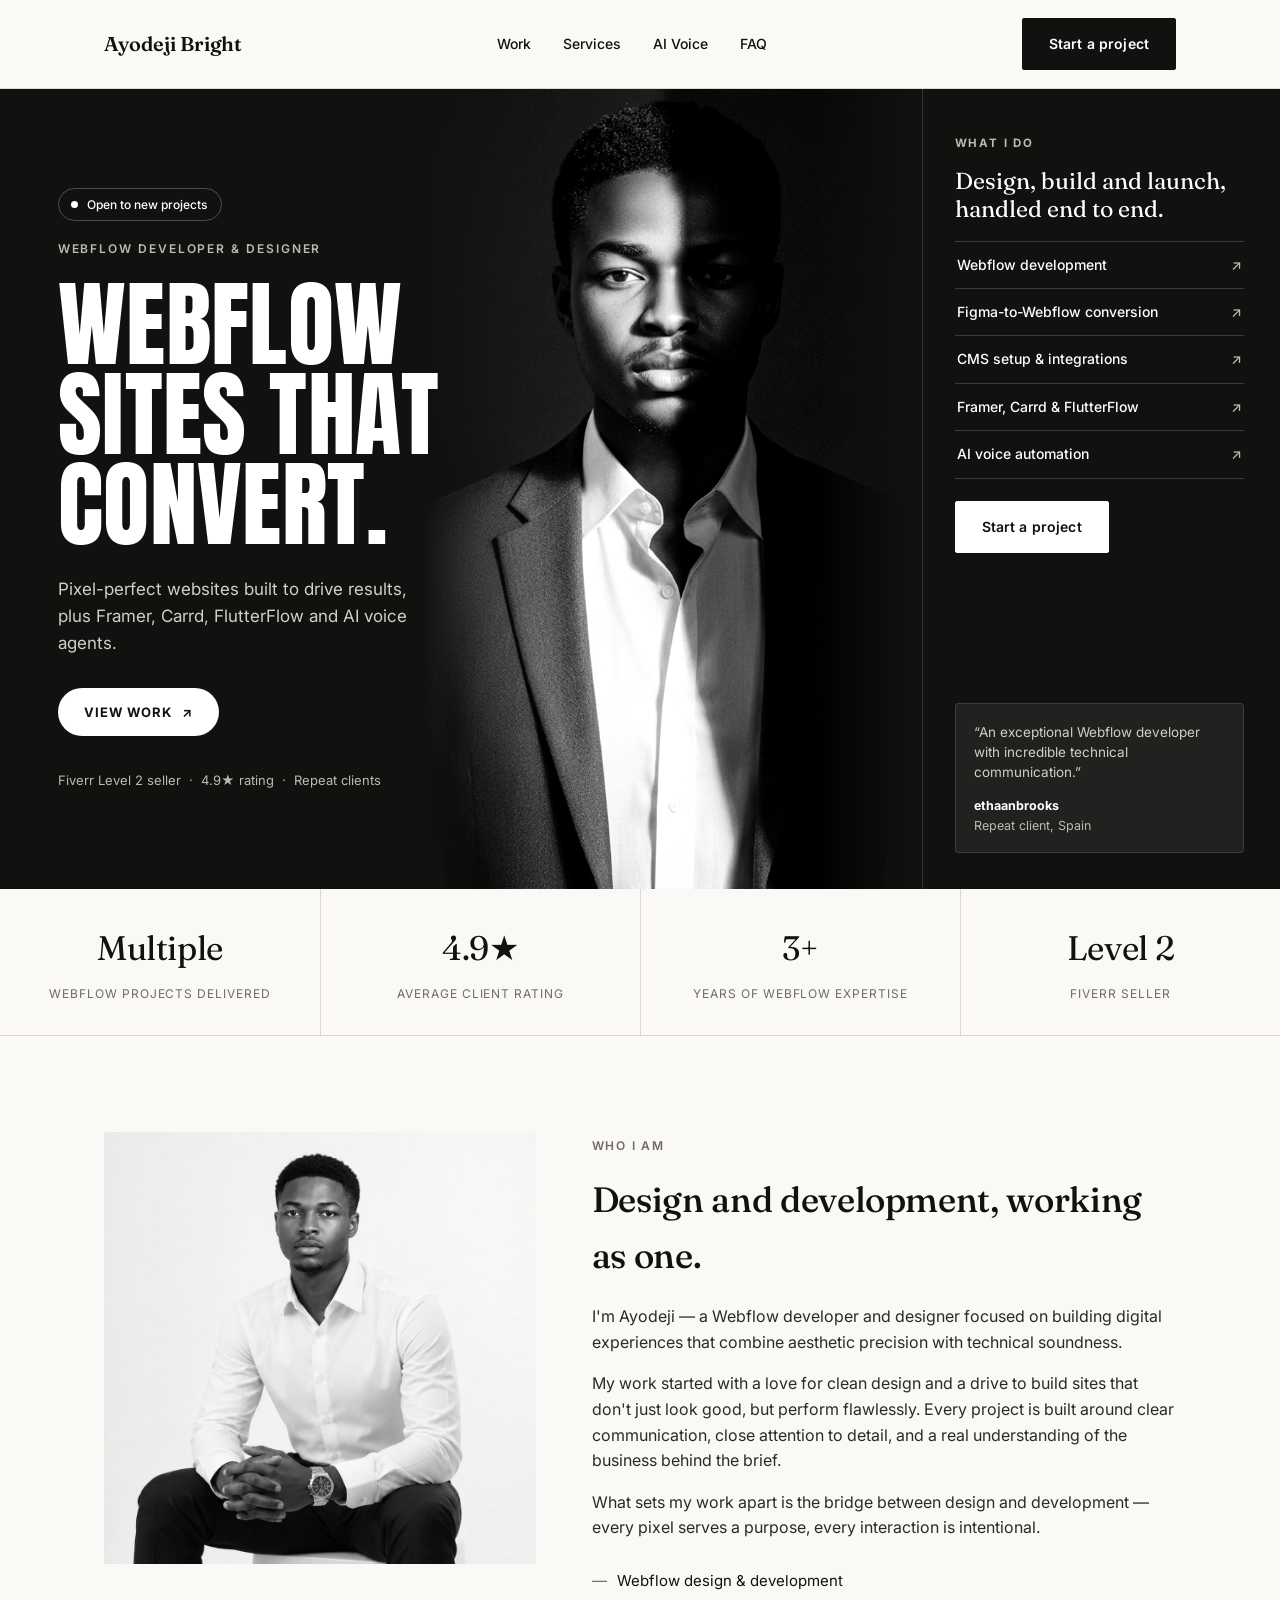
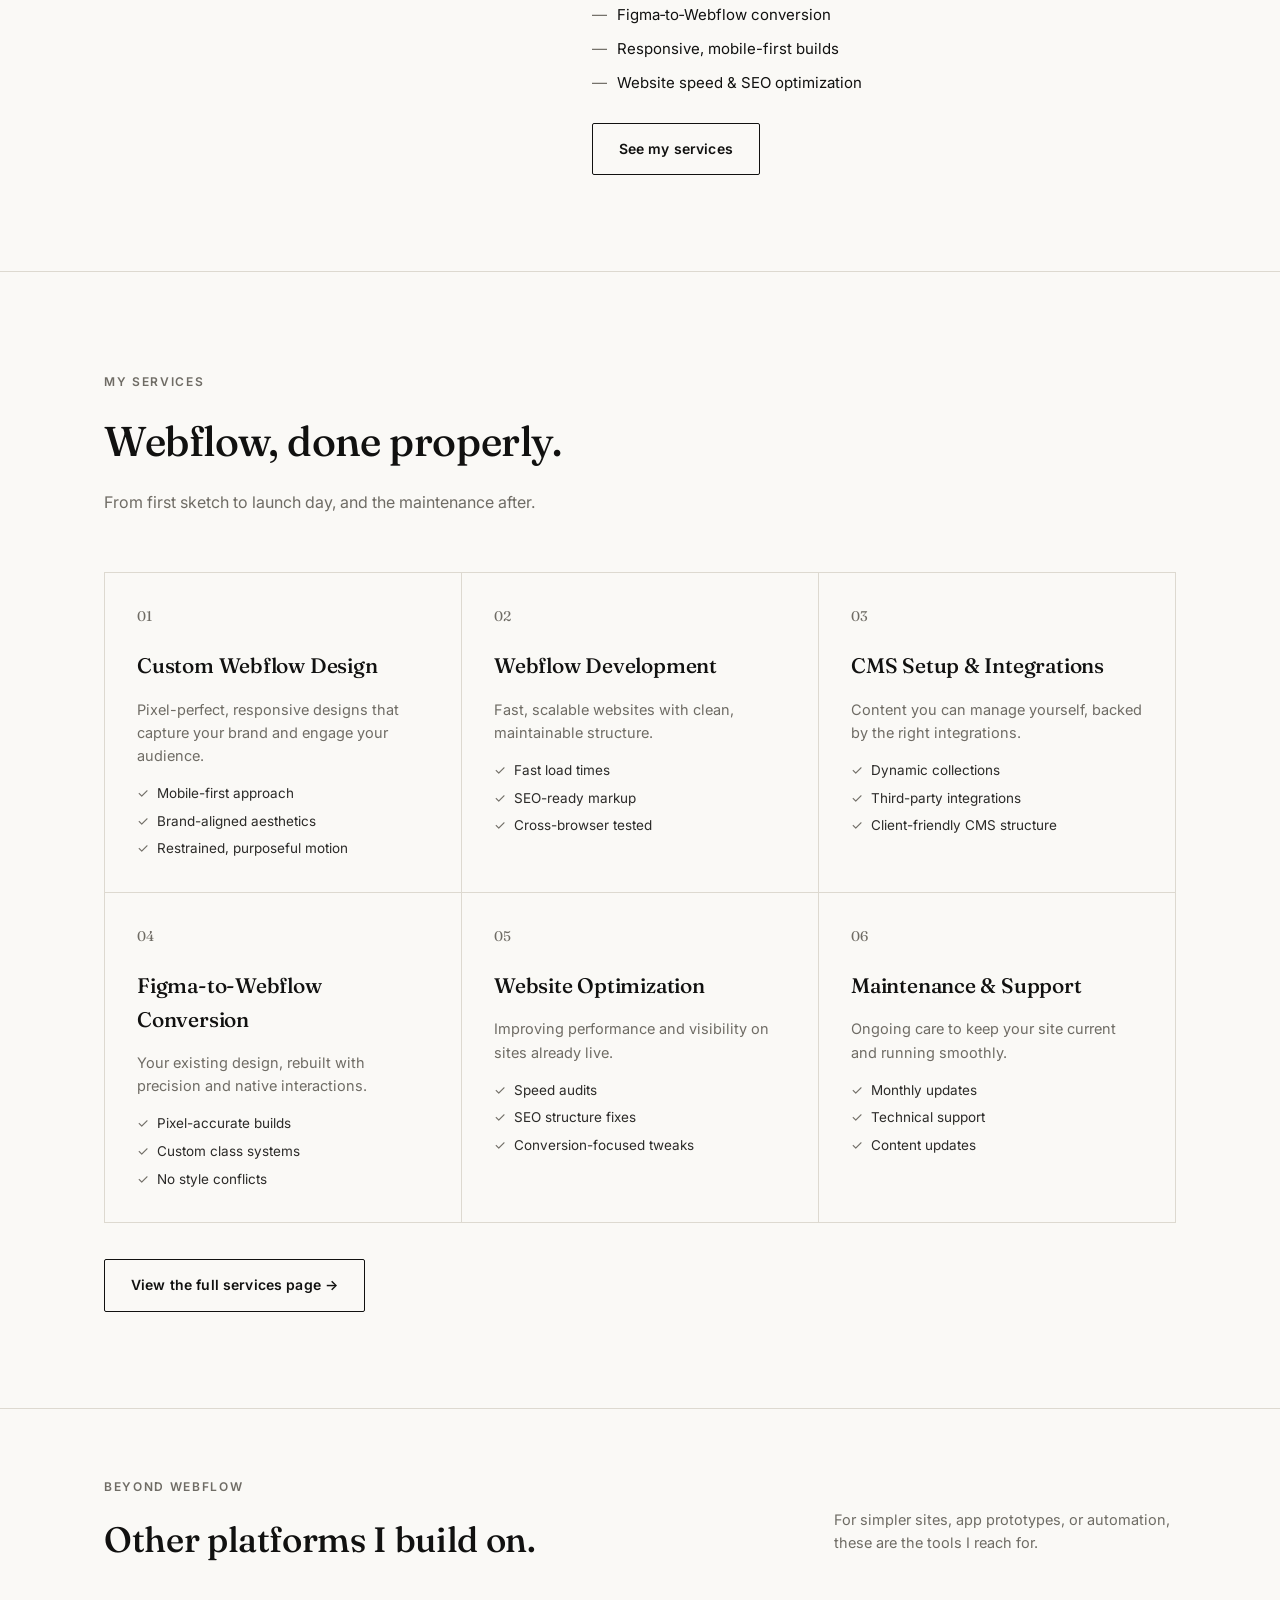
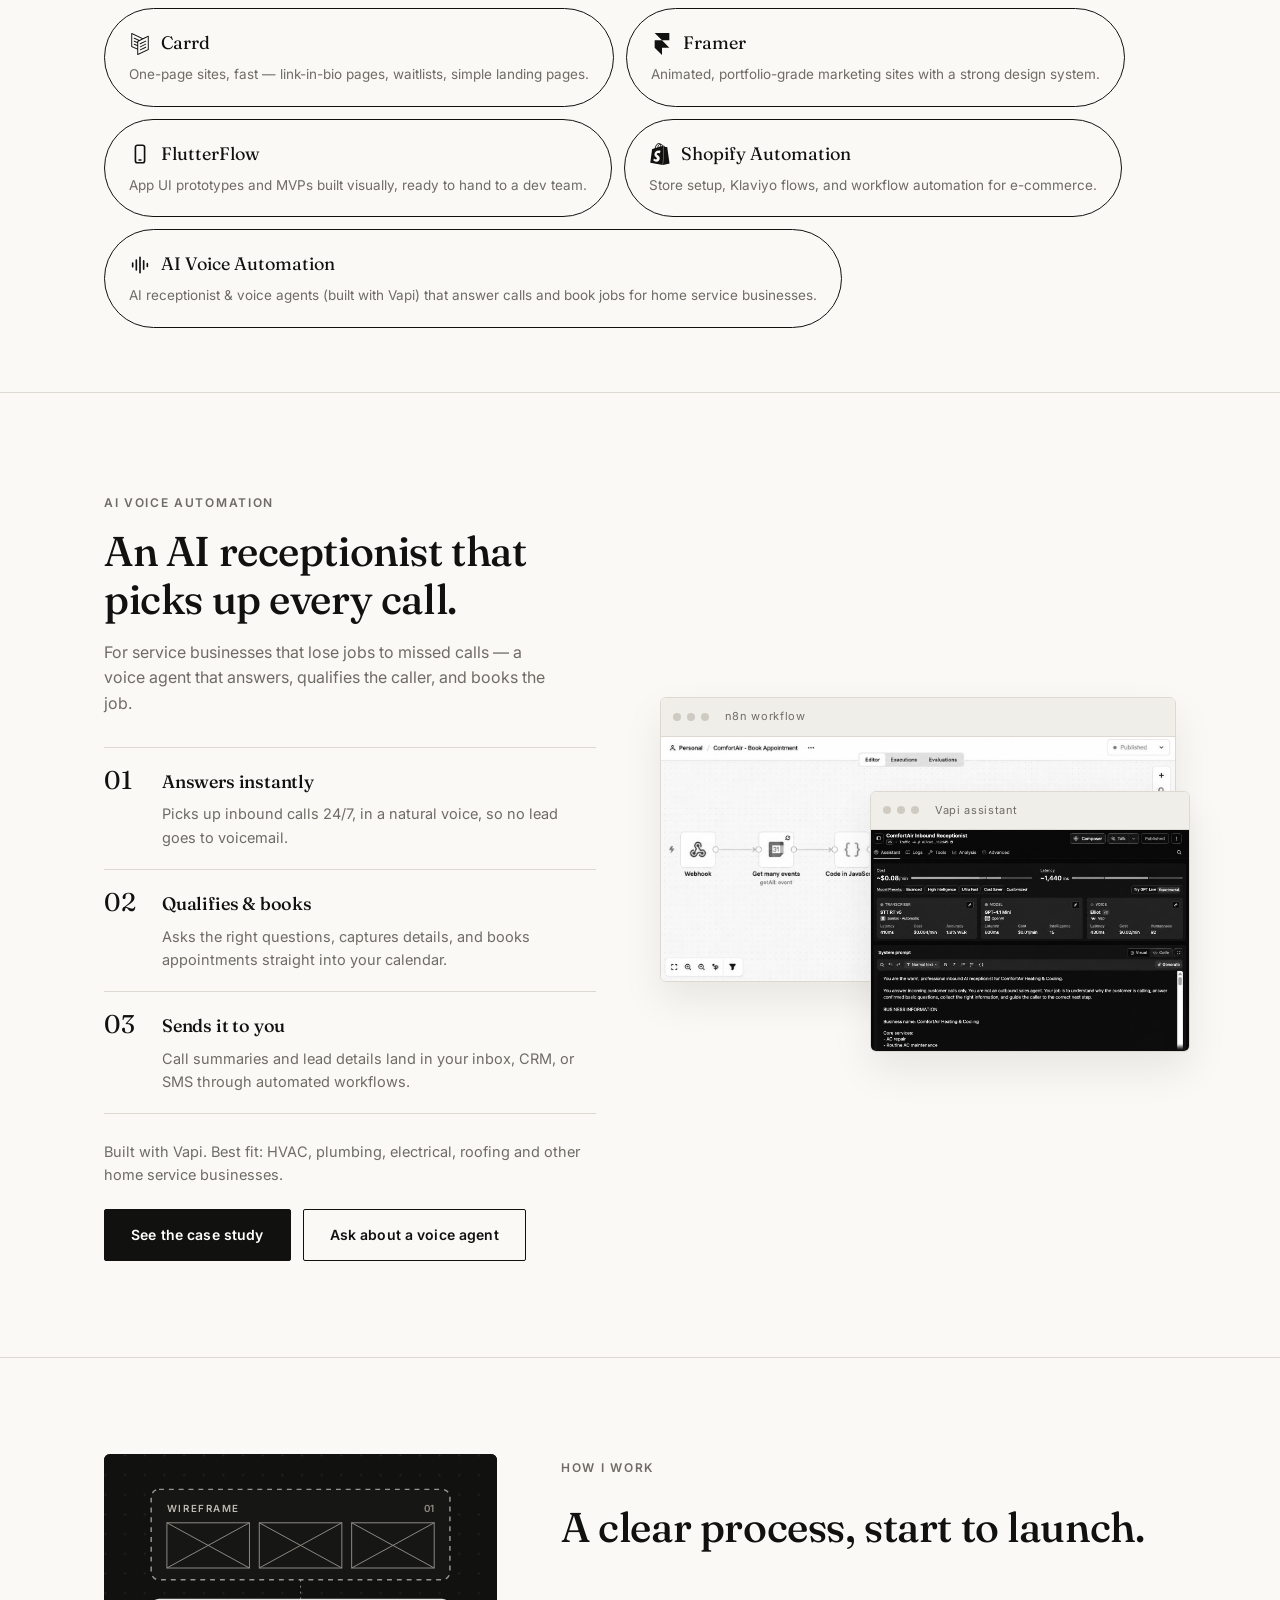
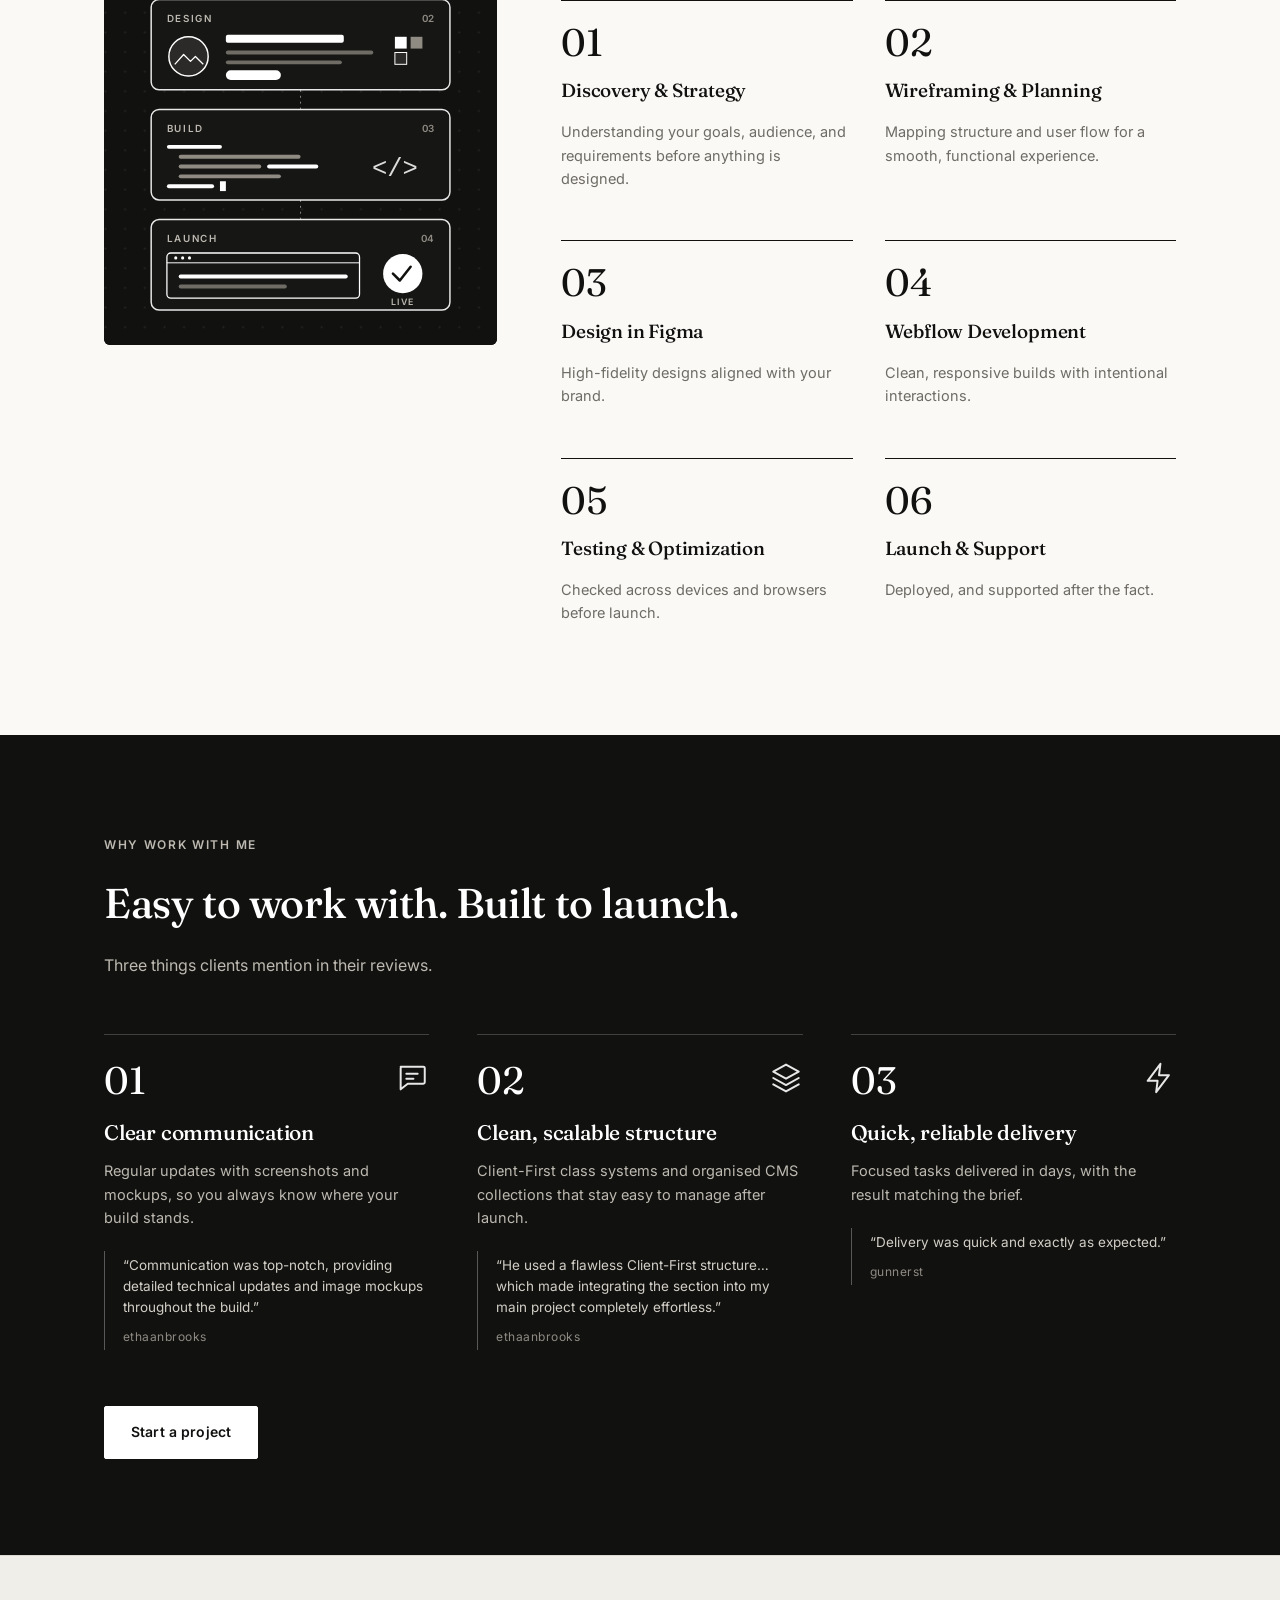
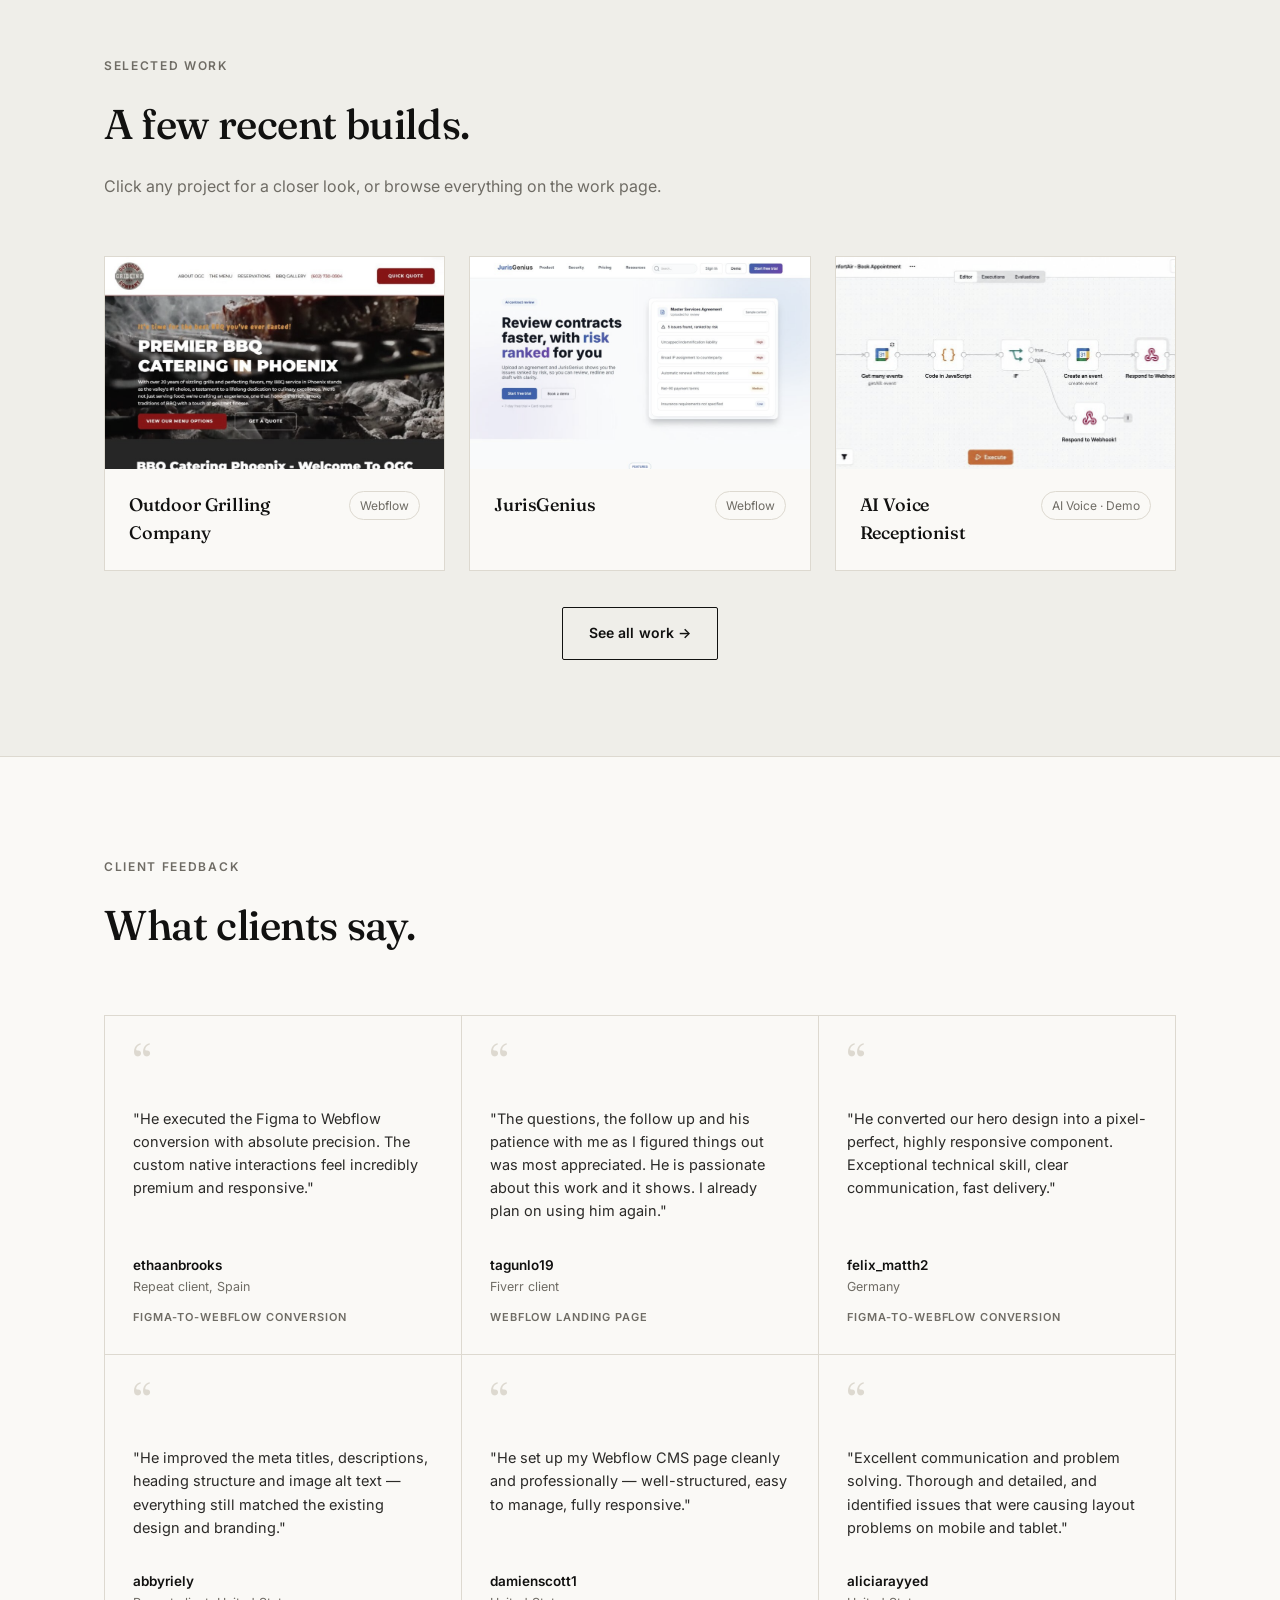
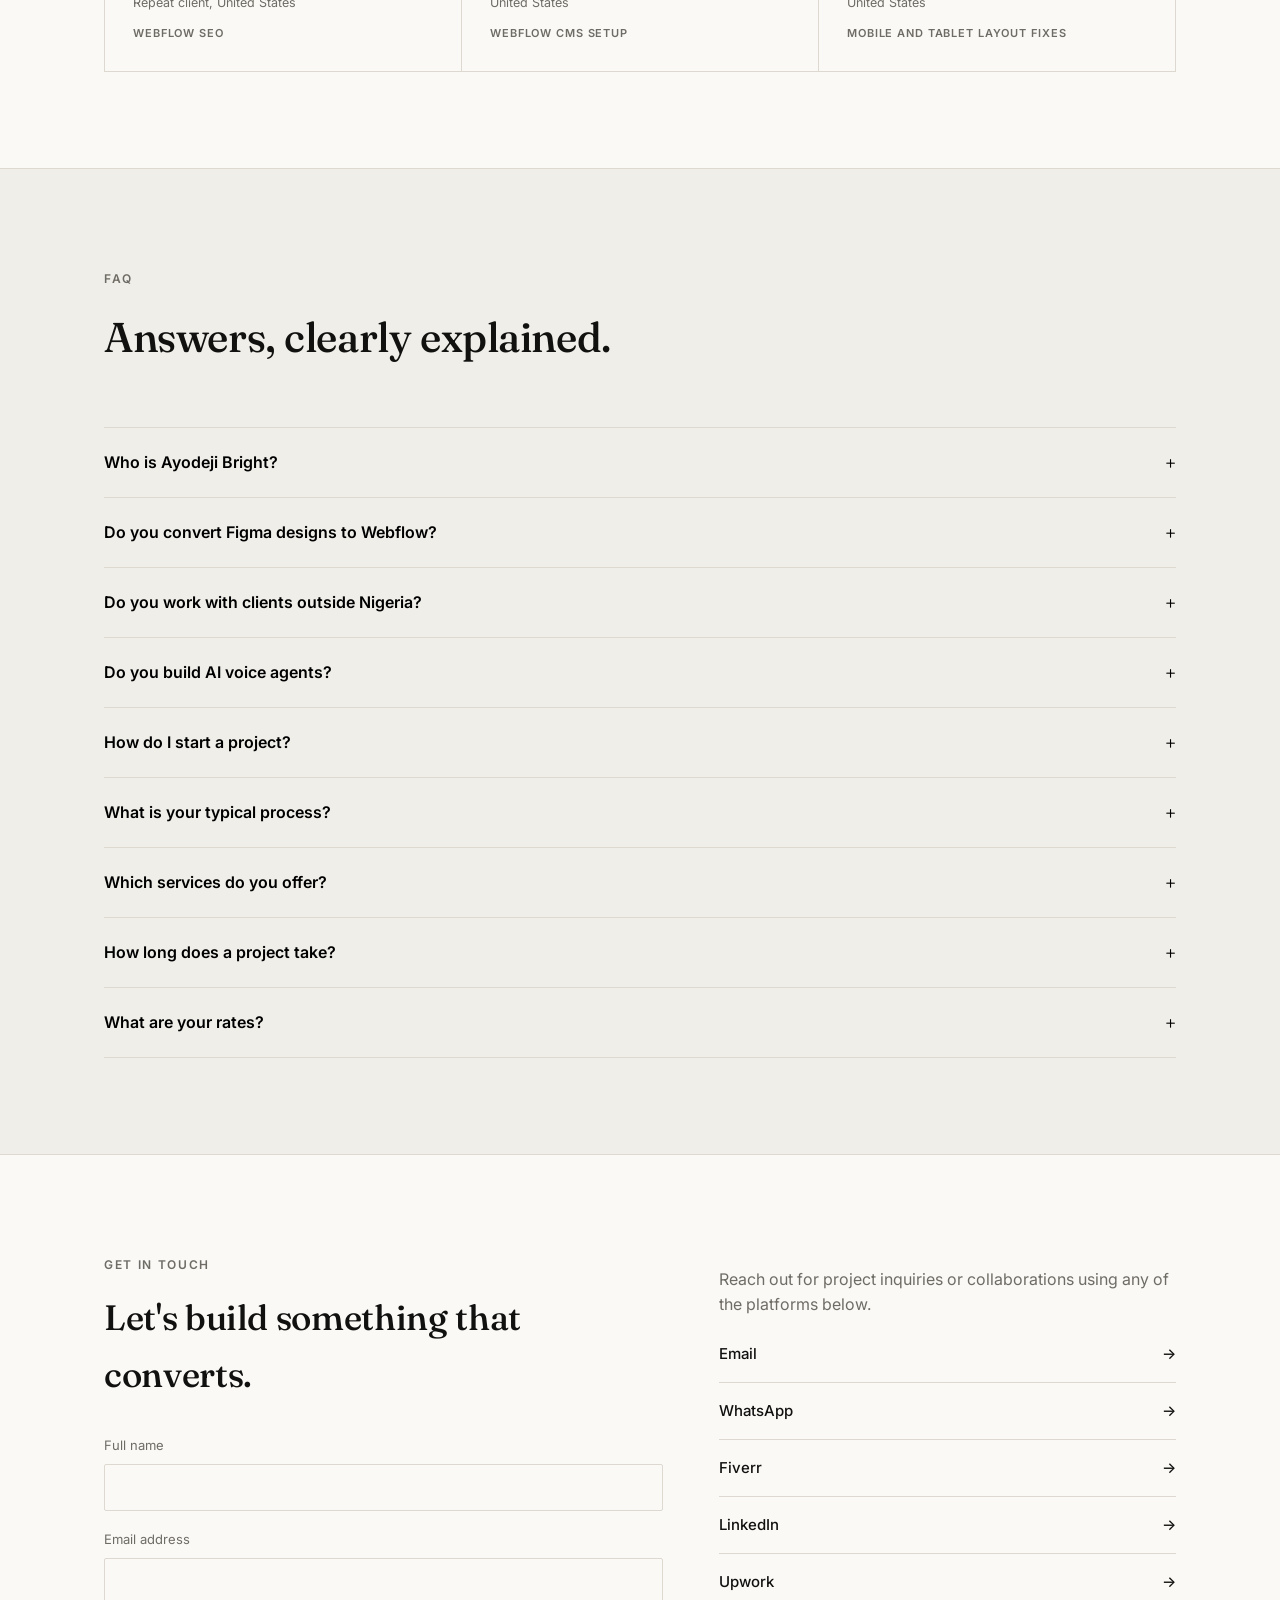
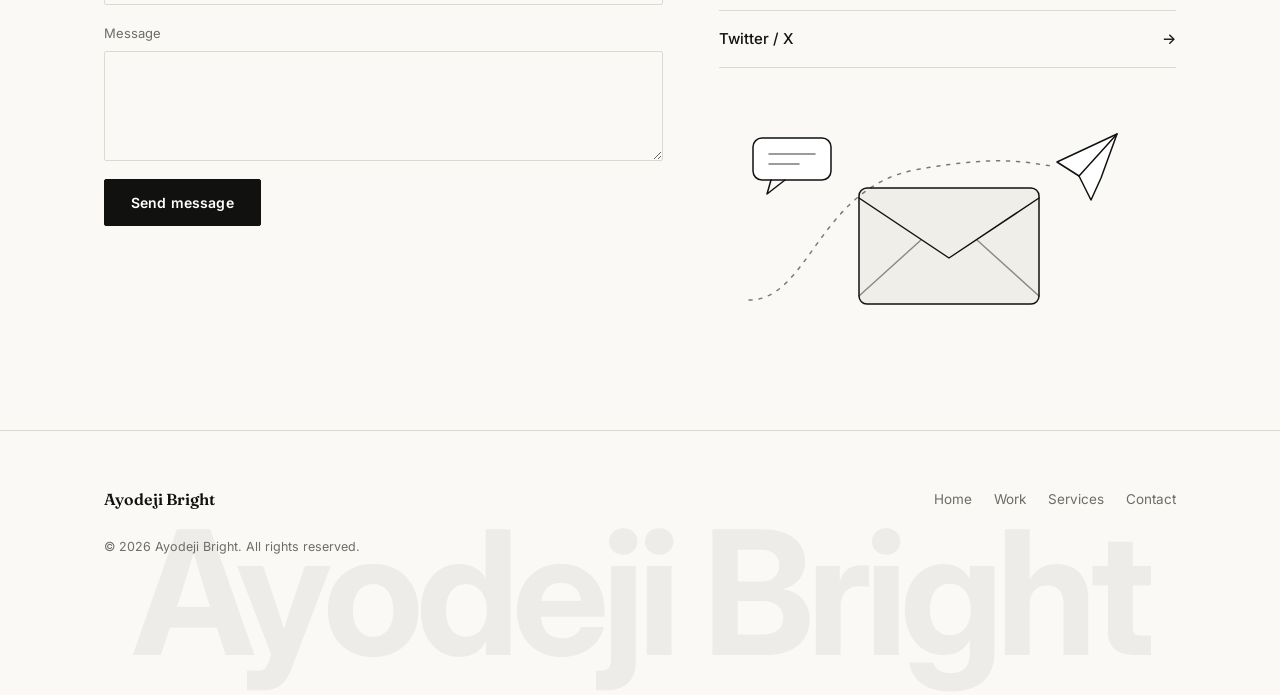
==== commit 798c0d63: "Add files via upload" ====
--- a/index.html
+++ b/index.html
@@ -29,6 +29,86 @@
     "https://x.com/Troost11229",
     "https://www.upwork.com/freelancers/~01f3ac4145794518e3",
     "https://www.fiverr.com/ayo_dejiweb"
+  ]
+}
+</script>
+<script type="application/ld+json">
+{
+  "@context": "https://schema.org",
+  "@type": "FAQPage",
+  "mainEntity": [
+    {
+      "@type": "Question",
+      "name": "Who is Ayodeji Bright?",
+      "acceptedAnswer": {
+        "@type": "Answer",
+        "text": "I'm Ayodeji Bright, a Webflow developer and web designer based in Lagos, Nigeria. I build responsive websites and landing pages, convert Figma designs to Webflow, and build AI voice receptionists with Vapi and n8n for service businesses."
+      }
+    },
+    {
+      "@type": "Question",
+      "name": "Do you convert Figma designs to Webflow?",
+      "acceptedAnswer": {
+        "@type": "Answer",
+        "text": "Yes. Figma-to-Webflow conversion is one of my main services. I rebuild designs as pixel-accurate, responsive Webflow sites with clean class structures and native interactions."
+      }
+    },
+    {
+      "@type": "Question",
+      "name": "Do you work with clients outside Nigeria?",
+      "acceptedAnswer": {
+        "@type": "Answer",
+        "text": "Yes. I'm based in Lagos, Nigeria, and work with clients around the world. Through Fiverr, I've worked with clients in the United States, Spain, Germany and the United Kingdom."
+      }
+    },
+    {
+      "@type": "Question",
+      "name": "Do you build AI voice agents?",
+      "acceptedAnswer": {
+        "@type": "Answer",
+        "text": "Yes. I build AI voice receptionists with Vapi and n8n that answer calls, check live availability in Google Calendar and book appointments. A case study is in the Selected Work section."
+      }
+    },
+    {
+      "@type": "Question",
+      "name": "How do I start a project?",
+      "acceptedAnswer": {
+        "@type": "Answer",
+        "text": "Reach out with your project details through the contact form or any platform below. I'll guide you through the next steps for a seamless kickoff."
+      }
+    },
+    {
+      "@type": "Question",
+      "name": "What is your typical process?",
+      "acceptedAnswer": {
+        "@type": "Answer",
+        "text": "Every project follows four stages: discovery, design, development, and launch — ensuring clarity and quality at each step."
+      }
+    },
+    {
+      "@type": "Question",
+      "name": "Which services do you offer?",
+      "acceptedAnswer": {
+        "@type": "Answer",
+        "text": "Webflow design, Figma-to-Webflow conversion, landing pages, and redesigns — plus Carrd, Framer, FlutterFlow and Shopify automation for other needs."
+      }
+    },
+    {
+      "@type": "Question",
+      "name": "How long does a project take?",
+      "acceptedAnswer": {
+        "@type": "Answer",
+        "text": "Timelines vary by scope, but most projects complete within 2–4 weeks. A clear schedule is provided upfront."
+      }
+    },
+    {
+      "@type": "Question",
+      "name": "What are your rates?",
+      "acceptedAnswer": {
+        "@type": "Answer",
+        "text": "Pricing is project-based and transparent. After discussing your needs, you'll get a detailed quote — no hidden fees."
+      }
+    }
   ]
 }
 </script>
@@ -86,8 +166,8 @@
     <div class="nav-links" id="nav-links">
       <a href="work.html">Work</a>
       <a href="services.html">Services</a>
-      <a href="services.html#ai-voice">AI Voice</a>
-      <a href="services.html#faq">FAQ</a>
+      <a href="index.html#ai-voice">AI Voice</a>
+      <a href="index.html#faq">FAQ</a>
     </div>
     <div class="nav-cta">
       <a href="index.html#contact" class="btn btn-primary">Start a project</a>
@@ -112,11 +192,11 @@
           <span class="hx-label">What I do</span>
           <p class="hx-side-title">Design, build and launch, handled end to end.</p>
           <ul class="hx-list">
-            <li><a href="services.html#services">Webflow development <span aria-hidden="true">&#8599;</span></a></li>
-            <li><a href="services.html#services">Figma-to-Webflow conversion <span aria-hidden="true">&#8599;</span></a></li>
-            <li><a href="services.html#services">CMS setup &amp; integrations <span aria-hidden="true">&#8599;</span></a></li>
-            <li><a href="services.html#platforms">Framer, Carrd &amp; FlutterFlow <span aria-hidden="true">&#8599;</span></a></li>
-            <li><a href="services.html#ai-voice">AI voice automation <span aria-hidden="true">&#8599;</span></a></li>
+            <li><a href="#services">Webflow development <span aria-hidden="true">&#8599;</span></a></li>
+            <li><a href="#services">Figma-to-Webflow conversion <span aria-hidden="true">&#8599;</span></a></li>
+            <li><a href="#services">CMS setup &amp; integrations <span aria-hidden="true">&#8599;</span></a></li>
+            <li><a href="#platforms">Framer, Carrd &amp; FlutterFlow <span aria-hidden="true">&#8599;</span></a></li>
+            <li><a href="#ai-voice">AI voice automation <span aria-hidden="true">&#8599;</span></a></li>
           </ul>
           <a href="#contact" class="btn btn-primary">Start a project</a>
         </div>
@@ -160,6 +240,206 @@
   </div>
 </section>
 
+<section class="border-top reveal" id="services">
+  <div class="container">
+    <div class="section-head">
+      <span class="eyebrow">My Services</span>
+      <h2>Webflow, done properly.</h2>
+      <p>From first sketch to launch day, and the maintenance after.</p>
+    </div>
+    <div class="services-grid">
+      <div class="service-card">
+        <h3>Custom Webflow Design</h3>
+        <p>Pixel-perfect, responsive designs that capture your brand and engage your audience.</p>
+        <ul><li>Mobile-first approach</li><li>Brand-aligned aesthetics</li><li>Restrained, purposeful motion</li></ul>
+      </div>
+      <div class="service-card">
+        <h3>Webflow Development</h3>
+        <p>Fast, scalable websites with clean, maintainable structure.</p>
+        <ul><li>Fast load times</li><li>SEO-ready markup</li><li>Cross-browser tested</li></ul>
+      </div>
+      <div class="service-card">
+        <h3>CMS Setup &amp; Integrations</h3>
+        <p>Content you can manage yourself, backed by the right integrations.</p>
+        <ul><li>Dynamic collections</li><li>Third-party integrations</li><li>Client-friendly CMS structure</li></ul>
+      </div>
+      <div class="service-card">
+        <h3>Figma&#8209;to&#8209;Webflow Conversion</h3>
+        <p>Your existing design, rebuilt with precision and native interactions.</p>
+        <ul><li>Pixel-accurate builds</li><li>Custom class systems</li><li>No style conflicts</li></ul>
+      </div>
+      <div class="service-card">
+        <h3>Website Optimization</h3>
+        <p>Improving performance and visibility on sites already live.</p>
+        <ul><li>Speed audits</li><li>SEO structure fixes</li><li>Conversion-focused tweaks</li></ul>
+      </div>
+      <div class="service-card">
+        <h3>Maintenance &amp; Support</h3>
+        <p>Ongoing care to keep your site current and running smoothly.</p>
+        <ul><li>Monthly updates</li><li>Technical support</li><li>Content updates</li></ul>
+      </div>
+    </div>
+    <div style="margin-top:36px;"><a href="services.html" class="btn btn-ghost">View the full services page &#8594;</a></div>
+  </div>
+</section>
+
+<section class="secondary-wrap reveal" id="platforms">
+  <div class="container">
+    <div class="secondary-head">
+      <div>
+        <span class="eyebrow">Beyond Webflow</span>
+        <h2 style="margin-top:14px; font-size:clamp(1.6rem,3vw,2.2rem);">Other platforms I build on.</h2>
+      </div>
+      <p style="color:var(--graphite); max-width:38ch; font-size:14.5px;">For simpler sites, app prototypes, or automation, these are the tools I reach for.</p>
+    </div>
+    <div class="chip-row">
+      <div class="chip"><span class="platform"><svg class="plat-icon" viewBox="0 0 24 24" fill="currentColor" aria-hidden="true"><path d="M21.2539 18.4207 9.7457 23.9469a.5163.5163 0 0 1-.23.0531.5491.5491 0 0 1-.2832-.0796.5289.5289 0 0 1-.2478-.4513v-5.4732l-6.2165-2.6016c-.199-.084-.3274-.2743-.3274-.4911V.5324c0-.1814.093-.354.2478-.4513.1549-.0974.3495-.1062.5132-.031l11.964 5.743 5.6323-2.7034c.1638-.0796.3584-.0663.5133.031a.5289.5289 0 0 1 .2478.4513v14.3708c-.004.2036-.1195.3894-.3053.4779zM3.5027 1.3774v13.1718l5.482 2.2964v-2.646L5.538 12.8105c-.2699-.1106-.4026-.4203-.2965-.6902.1107-.2743.4204-.4027.6903-.2965l3.0529 1.23v-2.1724L5.538 9.492c-.2699-.1106-.4026-.4203-.2965-.6902.1107-.2743.4204-.4026.6903-.2965l3.0529 1.23v-.6326c0-.2036.115-.3894.3009-.4779l.7875-.3805-4.5617-2.0751c-.2654-.1195-.3849-.438-.2654-.7035.1194-.2655.438-.385.7035-.2655l5.367 2.4468 2.6148-1.2566zM20.493 4.4171 10.0466 9.4345v13.1939l10.4463-5.0219zm-8.4509 6.8668 5.9864-2.8936a.5279.5279 0 0 1 .708.2478c.1282.2654.0176.584-.2478.7079l-5.9864 2.8936a.5448.5448 0 0 1-.23.0531c-.1992 0-.385-.1106-.478-.3008-.1238-.261-.0132-.5797.2478-.708zm0 3.3184 5.9864-2.8936a.5279.5279 0 0 1 .708.2478c.1282.2654.0176.584-.2478.7079l-5.9864 2.8936a.5448.5448 0 0 1-.23.0531c-.1992 0-.385-.1106-.478-.3009-.1238-.2654-.0132-.5796.2478-.7079zm0 3.314 5.9864-2.8936a.5279.5279 0 0 1 .708.2477c.1282.2655.0176.584-.2478.708l-5.9864 2.8936a.5448.5448 0 0 1-.23.053c-.1992 0-.385-.1105-.478-.3008-.1238-.261-.0132-.5796.2478-.708z"/></svg>Carrd</span><p>One-page sites, fast — link-in-bio pages, waitlists, simple landing pages.</p></div>
+      <div class="chip"><span class="platform"><svg class="plat-icon" viewBox="0 0 24 24" fill="currentColor" aria-hidden="true"><path d="M4 0h16v8h-8zM4 8h8l8 8H4zM4 16h8v8z"/></svg>Framer</span><p>Animated, portfolio-grade marketing sites with a strong design system.</p></div>
+      <div class="chip"><span class="platform"><svg class="plat-icon" viewBox="0 0 24 24" fill="none" stroke="currentColor" stroke-width="1.8" stroke-linecap="round" stroke-linejoin="round" aria-hidden="true"><rect x="7" y="2.5" width="10" height="19" rx="2.2"/><path d="M11 18.5h2"/></svg>FlutterFlow</span><p>App UI prototypes and MVPs built visually, ready to hand to a dev team.</p></div>
+      <div class="chip"><span class="platform"><svg class="plat-icon" viewBox="0 0 24 24" fill="currentColor" aria-hidden="true"><path d="M15.337 23.979l7.216-1.561s-2.604-17.613-2.625-17.73c-.018-.116-.114-.192-.211-.192s-1.929-.136-1.929-.136-1.275-1.274-1.439-1.411c-.045-.037-.075-.057-.121-.074l-.914 21.104h.023zM11.71 11.305s-.81-.424-1.774-.424c-1.447 0-1.504.906-1.504 1.141 0 1.232 3.24 1.715 3.24 4.629 0 2.295-1.44 3.76-3.406 3.76-2.354 0-3.54-1.465-3.54-1.465l.646-2.086s1.245 1.066 2.28 1.066c.675 0 .975-.545.975-.932 0-1.619-2.654-1.694-2.654-4.359-.034-2.237 1.571-4.416 4.827-4.416 1.257 0 1.875.361 1.875.361l-.945 2.715-.02.01zM11.17.83c.136 0 .271.038.405.135-.984.465-2.064 1.639-2.508 3.992-.656.213-1.293.405-1.889.578C7.697 3.75 8.951.84 11.17.84V.83zm1.235 2.949v.135c-.754.232-1.583.484-2.394.736.466-1.777 1.333-2.645 2.085-2.971.193.501.309 1.176.309 2.1zm.539-2.234c.694.074 1.141.867 1.429 1.755-.349.114-.735.231-1.158.366v-.252c0-.752-.096-1.371-.271-1.871v.002zm2.992 1.289c-.02 0-.06.021-.078.021s-.289.075-.714.21c-.423-1.233-1.176-2.37-2.508-2.37h-.115C12.135.209 11.669 0 11.265 0 8.159 0 6.675 3.877 6.21 5.846c-1.194.365-2.063.636-2.16.674-.675.213-.694.232-.772.87-.075.462-1.83 14.063-1.83 14.063L15.009 24l.927-21.166z"/></svg>Shopify Automation</span><p>Store setup, Klaviyo flows, and workflow automation for e-commerce.</p></div>
+      <div class="chip"><span class="platform"><svg class="plat-icon" viewBox="0 0 24 24" fill="none" stroke="currentColor" stroke-width="1.8" stroke-linecap="round" stroke-linejoin="round" aria-hidden="true"><path d="M4 10v4M8 6.5v11M12 3.5v17M16 7.5v9M20 10.5v3"/></svg>AI Voice Automation</span><p>AI receptionist &amp; voice agents (built with Vapi) that answer calls and book jobs for home service businesses.</p></div>
+    </div>
+  </div>
+</section>
+
+<section class="reveal" id="ai-voice">
+  <div class="container ai-grid">
+    <div class="ai-copy">
+      <span class="eyebrow">AI Voice Automation</span>
+      <h2>An AI receptionist that picks up every call.</h2>
+      <p class="ai-lead">For service businesses that lose jobs to missed calls — a voice agent that answers, qualifies the caller, and books the job.</p>
+      <div class="ai-steps">
+        <div class="ai-step"><span class="idx">01</span><div><h3>Answers instantly</h3><p>Picks up inbound calls 24/7, in a natural voice, so no lead goes to voicemail.</p></div></div>
+        <div class="ai-step"><span class="idx">02</span><div><h3>Qualifies &amp; books</h3><p>Asks the right questions, captures details, and books appointments straight into your calendar.</p></div></div>
+        <div class="ai-step"><span class="idx">03</span><div><h3>Sends it to you</h3><p>Call summaries and lead details land in your inbox, CRM, or SMS through automated workflows.</p></div></div>
+      </div>
+      <p class="ai-note">Built with Vapi. Best fit: HVAC, plumbing, electrical, roofing and other home service businesses.</p>
+      <div class="ai-actions">
+        <a href="work/ai-voice-receptionist.html" class="btn btn-primary">See the case study</a>
+        <a href="#contact" class="btn btn-ghost">Ask about a voice agent</a>
+      </div>
+    </div>
+    <div class="ai-visual">
+      <figure class="win win-main">
+        <div class="win-bar"><i></i><i></i><i></i><span>n8n workflow</span></div>
+        <img src="assets/aivoice-n8n.jpg" alt="n8n booking workflow for the AI voice receptionist" width="1400" height="664" loading="lazy" decoding="async">
+      </figure>
+      <figure class="win win-side">
+        <div class="win-bar"><i></i><i></i><i></i><span>Vapi assistant</span></div>
+        <img src="assets/aivoice-vapi.jpg" alt="Vapi assistant settings for the AI voice receptionist" width="1200" height="833" loading="lazy" decoding="async">
+      </figure>
+    </div>
+  </div>
+</section>
+
+<section class="border-top reveal" id="process">
+  <div class="container process-wrap">
+    <div class="process-visual">
+    <svg viewBox="0 0 400 500" role="img" aria-label="Illustration of the four stages of a build: wireframe, design, code and launch" xmlns="http://www.w3.org/2000/svg">
+    <defs><pattern id="dots" width="20" height="20" patternUnits="userSpaceOnUse"><circle cx="1.5" cy="1.5" r="1" fill="#ffffff" fill-opacity=".09"/></pattern></defs>
+    <rect width="400" height="500" fill="#111110"/><rect width="400" height="500" fill="url(#dots)"/>
+    <path d="M200 128V148" stroke="#ffffff" stroke-opacity=".5" stroke-dasharray="2 4"/><path d="M200 240V260" stroke="#ffffff" stroke-opacity=".5" stroke-dasharray="2 4"/><path d="M200 352V372" stroke="#ffffff" stroke-opacity=".5" stroke-dasharray="2 4"/>
+    
+    <g transform="translate(0,36)">
+      <rect x="48" y="0" width="304" height="92" rx="8" fill="#161615" stroke="#ffffff" stroke-opacity="0.55" stroke-width="1.5" stroke-dasharray="5 5"/>
+      <text x="64" y="23" fill="#bdb9b0" font-family="Inter,Arial,sans-serif" font-size="10" font-weight="600" letter-spacing="1.6">WIREFRAME</text>
+      <text x="336" y="23" fill="#8f8b83" font-family="Inter,Arial,sans-serif" font-size="10" font-weight="600" text-anchor="end">01</text>
+      <g stroke="#8f8b83" stroke-width="1" fill="none"><rect x="64" y="34" width="84" height="46"/><path d="M64 34L148 80M148 34L64 80"/></g><g stroke="#8f8b83" stroke-width="1" fill="none"><rect x="158" y="34" width="84" height="46"/><path d="M158 34L242 80M242 34L158 80"/></g><g stroke="#8f8b83" stroke-width="1" fill="none"><rect x="252" y="34" width="84" height="46"/><path d="M252 34L336 80M336 34L252 80"/></g>
+    </g>
+    
+    <g transform="translate(0,148)">
+      <rect x="48" y="0" width="304" height="92" rx="8" fill="#161615" stroke="#ffffff" stroke-opacity="0.9" stroke-width="1.5"/>
+      <text x="64" y="23" fill="#bdb9b0" font-family="Inter,Arial,sans-serif" font-size="10" font-weight="600" letter-spacing="1.6">DESIGN</text>
+      <text x="336" y="23" fill="#8f8b83" font-family="Inter,Arial,sans-serif" font-size="10" font-weight="600" text-anchor="end">02</text>
+      
+      <circle cx="86" cy="58" r="20" fill="#2b2a28" stroke="#ffffff" stroke-width="1.5"/>
+      <path d="M72 66l9-10 7 7 5-5 8 8" fill="none" stroke="#ffffff" stroke-width="1.3" stroke-linejoin="round"/>
+      <rect x="124" y="36" width="120" height="8" rx="2" fill="#ffffff"/>
+      <rect x="124" y="52" width="150" height="4" rx="2" fill="#6f6c65"/>
+      <rect x="124" y="62" width="118" height="4" rx="2" fill="#6f6c65"/>
+      <rect x="124" y="72" width="56" height="10" rx="5" fill="#ffffff"/>
+      <rect x="296" y="38" width="12" height="12" fill="#ffffff"/>
+      <rect x="312" y="38" width="12" height="12" fill="#8f8b83"/>
+      <rect x="296" y="54" width="12" height="12" fill="#2b2a28" stroke="#ffffff" stroke-width="1"/>
+    </g>
+    
+    <g transform="translate(0,260)">
+      <rect x="48" y="0" width="304" height="92" rx="8" fill="#161615" stroke="#ffffff" stroke-opacity="0.9" stroke-width="1.5"/>
+      <text x="64" y="23" fill="#bdb9b0" font-family="Inter,Arial,sans-serif" font-size="10" font-weight="600" letter-spacing="1.6">BUILD</text>
+      <text x="336" y="23" fill="#8f8b83" font-family="Inter,Arial,sans-serif" font-size="10" font-weight="600" text-anchor="end">03</text>
+      
+      <rect x="64" y="36" width="56" height="4" rx="2" fill="#ffffff"/>
+      <rect x="76" y="46" width="124" height="4" rx="2" fill="#8f8b83"/>
+      <rect x="76" y="56" width="84" height="4" rx="2" fill="#8f8b83"/><rect x="166" y="56" width="52" height="4" rx="2" fill="#ffffff"/>
+      <rect x="76" y="66" width="104" height="4" rx="2" fill="#8f8b83"/>
+      <rect x="64" y="76" width="48" height="4" rx="2" fill="#ffffff"/><rect x="118" y="73" width="6" height="10" fill="#ffffff"/>
+      <text x="296" y="68" fill="#ffffff" font-family="Menlo,Consolas,monospace" font-size="26" text-anchor="middle" opacity=".85">&lt;/&gt;</text>
+    </g>
+    
+    <g transform="translate(0,372)">
+      <rect x="48" y="0" width="304" height="92" rx="8" fill="#161615" stroke="#ffffff" stroke-opacity="0.9" stroke-width="1.5"/>
+      <text x="64" y="23" fill="#bdb9b0" font-family="Inter,Arial,sans-serif" font-size="10" font-weight="600" letter-spacing="1.6">LAUNCH</text>
+      <text x="336" y="23" fill="#8f8b83" font-family="Inter,Arial,sans-serif" font-size="10" font-weight="600" text-anchor="end">04</text>
+      
+      <rect x="64" y="34" width="196" height="46" rx="4" fill="none" stroke="#ffffff" stroke-width="1.3"/>
+      <path d="M64 44h196" stroke="#ffffff" stroke-width="1"/>
+      <circle cx="73" cy="39" r="1.6" fill="#ffffff"/><circle cx="80" cy="39" r="1.6" fill="#ffffff"/><circle cx="87" cy="39" r="1.6" fill="#ffffff"/>
+      <rect x="76" y="56" width="172" height="4" rx="2" fill="#ffffff"/>
+      <rect x="76" y="66" width="110" height="4" rx="2" fill="#6f6c65"/>
+      <circle cx="304" cy="55" r="20" fill="#ffffff"/>
+      <path d="M294 55l7 7 11-14" fill="none" stroke="#111110" stroke-width="2.6" stroke-linecap="round" stroke-linejoin="round"/>
+      <text x="304" y="87" fill="#bdb9b0" font-family="Inter,Arial,sans-serif" font-size="9" font-weight="600" letter-spacing="1.4" text-anchor="middle">LIVE</text>
+    </g>
+  </svg>
+    </div>
+    <div>
+      <div class="section-head">
+        <span class="eyebrow">How I Work</span>
+        <h2>A clear process, start to launch.</h2>
+      </div>
+      <div class="process-grid p-premium">
+        <div class="process-step"><span class="idx">01</span><h3>Discovery &amp; Strategy</h3><p>Understanding your goals, audience, and requirements before anything is designed.</p></div>
+        <div class="process-step"><span class="idx">02</span><h3>Wireframing &amp; Planning</h3><p>Mapping structure and user flow for a smooth, functional experience.</p></div>
+        <div class="process-step"><span class="idx">03</span><h3>Design in Figma</h3><p>High-fidelity designs aligned with your brand.</p></div>
+        <div class="process-step"><span class="idx">04</span><h3>Webflow Development</h3><p>Clean, responsive builds with intentional interactions.</p></div>
+        <div class="process-step"><span class="idx">05</span><h3>Testing &amp; Optimization</h3><p>Checked across devices and browsers before launch.</p></div>
+        <div class="process-step"><span class="idx">06</span><h3>Launch &amp; Support</h3><p>Deployed, and supported after the fact.</p></div>
+      </div>
+    </div>
+  </div>
+</section>
+
+<section class="why-band reveal" id="why">
+  <div class="container">
+    <div class="section-head">
+      <span class="eyebrow">Why work with me</span>
+      <h2>Easy to work with. Built to launch.</h2>
+      <p>Three things clients mention in their reviews.</p>
+    </div>
+    <div class="why-grid">
+      <div class="why-item">
+        <div class="why-top"><span class="idx">01</span><svg class="why-ico" viewBox="0 0 24 24" fill="none" stroke="currentColor" stroke-width="1.4" stroke-linecap="round" stroke-linejoin="round" aria-hidden="true"><path d="M4 4h16a1 1 0 0 1 1 1v10a1 1 0 0 1-1 1H9l-5 4V5a1 1 0 0 1 1-1z"/><path d="M8 9h8M8 12.5h5"/></svg></div>
+        <h3>Clear communication</h3>
+        <p>Regular updates with screenshots and mockups, so you always know where your build stands.</p>
+        <blockquote>&ldquo;Communication was top-notch, providing detailed technical updates and image mockups throughout the build.&rdquo;<cite>ethaanbrooks</cite></blockquote>
+      </div>
+      <div class="why-item">
+        <div class="why-top"><span class="idx">02</span><svg class="why-ico" viewBox="0 0 24 24" fill="none" stroke="currentColor" stroke-width="1.4" stroke-linecap="round" stroke-linejoin="round" aria-hidden="true"><path d="M12 2.5l9 5-9 5-9-5 9-5z"/><path d="M3 12l9 5 9-5"/><path d="M3 16.5l9 5 9-5"/></svg></div>
+        <h3>Clean, scalable structure</h3>
+        <p>Client-First class systems and organised CMS collections that stay easy to manage after launch.</p>
+        <blockquote>&ldquo;He used a flawless Client-First structure&hellip; which made integrating the section into my main project completely effortless.&rdquo;<cite>ethaanbrooks</cite></blockquote>
+      </div>
+      <div class="why-item">
+        <div class="why-top"><span class="idx">03</span><svg class="why-ico" viewBox="0 0 24 24" fill="none" stroke="currentColor" stroke-width="1.4" stroke-linecap="round" stroke-linejoin="round" aria-hidden="true"><path d="M13 2L4 14h7l-1 8 9-12h-7l1-8z"/></svg></div>
+        <h3>Quick, reliable delivery</h3>
+        <p>Focused tasks delivered in days, with the result matching the brief.</p>
+        <blockquote>&ldquo;Delivery was quick and exactly as expected.&rdquo;<cite>gunnerst</cite></blockquote>
+      </div>
+    </div>
+    <a href="#contact" class="btn why-btn">Start a project</a>
+  </div>
+</section>
+
 <section class="bg-dim border-top reveal" id="work">
   <div class="container">
     <div class="section-head">
@@ -187,37 +467,6 @@
   </div>
 </section>
 
-<section class="why-band reveal" id="why">
-  <div class="container">
-    <div class="section-head">
-      <span class="eyebrow">Why work with me</span>
-      <h2>Easy to work with. Built to launch.</h2>
-      <p>Three things clients mention in their reviews.</p>
-    </div>
-    <div class="why-grid">
-      <div class="why-item">
-        <div class="why-top"><span class="idx">01</span><svg class="why-ico" viewBox="0 0 24 24" fill="none" stroke="currentColor" stroke-width="1.4" stroke-linecap="round" stroke-linejoin="round" aria-hidden="true"><path d="M4 4h16a1 1 0 0 1 1 1v10a1 1 0 0 1-1 1H9l-5 4V5a1 1 0 0 1 1-1z"/><path d="M8 9h8M8 12.5h5"/></svg></div>
-        <h3>Clear communication</h3>
-        <p>Regular updates with screenshots and mockups, so you always know where your build stands.</p>
-        <blockquote>&ldquo;Communication was top-notch, providing detailed technical updates and image mockups throughout the build.&rdquo;<cite>ethaanbrooks</cite></blockquote>
-      </div>
-      <div class="why-item">
-        <div class="why-top"><span class="idx">02</span><svg class="why-ico" viewBox="0 0 24 24" fill="none" stroke="currentColor" stroke-width="1.4" stroke-linecap="round" stroke-linejoin="round" aria-hidden="true"><path d="M12 2.5l9 5-9 5-9-5 9-5z"/><path d="M3 12l9 5 9-5"/><path d="M3 16.5l9 5 9-5"/></svg></div>
-        <h3>Clean, scalable structure</h3>
-        <p>Client-First class systems and organised CMS collections that stay easy to manage after launch.</p>
-        <blockquote>&ldquo;He used a flawless Client-First structure&hellip; which made integrating the section into my main project completely effortless.&rdquo;<cite>ethaanbrooks</cite></blockquote>
-      </div>
-      <div class="why-item">
-        <div class="why-top"><span class="idx">03</span><svg class="why-ico" viewBox="0 0 24 24" fill="none" stroke="currentColor" stroke-width="1.4" stroke-linecap="round" stroke-linejoin="round" aria-hidden="true"><path d="M13 2L4 14h7l-1 8 9-12h-7l1-8z"/></svg></div>
-        <h3>Quick, reliable delivery</h3>
-        <p>Focused tasks delivered in days, with the result matching the brief.</p>
-        <blockquote>&ldquo;Delivery was quick and exactly as expected.&rdquo;<cite>gunnerst</cite></blockquote>
-      </div>
-    </div>
-    <a href="#contact" class="btn why-btn">Start a project</a>
-  </div>
-</section>
-
 <section class="border-top reveal">
   <div class="container">
     <div class="section-head">
@@ -260,6 +509,53 @@
         <div class="testimonial-name">aliciarayyed</div>
         <div class="testimonial-loc">United States</div>
         <div class="testimonial-svc">Mobile and tablet layout fixes</div>
+      </div>
+    </div>
+  </div>
+</section>
+
+<section class="bg-dim border-top reveal" id="faq">
+  <div class="container">
+    <div class="section-head">
+      <span class="eyebrow">FAQ</span>
+      <h2>Answers, clearly explained.</h2>
+    </div>
+    <div class="faq-list">
+      <div class="faq-item">
+        <button class="faq-q">Who is Ayodeji Bright?<span class="plus">+</span></button>
+        <div class="faq-a"><p>I'm Ayodeji Bright, a Webflow developer and web designer based in Lagos, Nigeria. I build responsive websites and landing pages, convert Figma designs to Webflow, and build AI voice receptionists with Vapi and n8n for service businesses.</p></div>
+      </div>
+      <div class="faq-item">
+        <button class="faq-q">Do you convert Figma designs to Webflow?<span class="plus">+</span></button>
+        <div class="faq-a"><p>Yes. Figma-to-Webflow conversion is one of my main services. I rebuild designs as pixel-accurate, responsive Webflow sites with clean class structures and native interactions.</p></div>
+      </div>
+      <div class="faq-item">
+        <button class="faq-q">Do you work with clients outside Nigeria?<span class="plus">+</span></button>
+        <div class="faq-a"><p>Yes. I'm based in Lagos, Nigeria, and work with clients around the world. Through Fiverr, I've worked with clients in the United States, Spain, Germany and the United Kingdom.</p></div>
+      </div>
+      <div class="faq-item">
+        <button class="faq-q">Do you build AI voice agents?<span class="plus">+</span></button>
+        <div class="faq-a"><p>Yes. I build AI voice receptionists with Vapi and n8n that answer calls, check live availability in Google Calendar and book appointments. A case study is in the Selected Work section.</p></div>
+      </div>
+      <div class="faq-item">
+        <button class="faq-q">How do I start a project?<span class="plus">+</span></button>
+        <div class="faq-a"><p>Reach out with your project details through the contact form or any platform below. I'll guide you through the next steps for a seamless kickoff.</p></div>
+      </div>
+      <div class="faq-item">
+        <button class="faq-q">What is your typical process?<span class="plus">+</span></button>
+        <div class="faq-a"><p>Every project follows four stages: discovery, design, development, and launch — ensuring clarity and quality at each step.</p></div>
+      </div>
+      <div class="faq-item">
+        <button class="faq-q">Which services do you offer?<span class="plus">+</span></button>
+        <div class="faq-a"><p>Webflow design, Figma-to-Webflow conversion, landing pages, and redesigns — plus Carrd, Framer, FlutterFlow and Shopify automation for other needs.</p></div>
+      </div>
+      <div class="faq-item">
+        <button class="faq-q">How long does a project take?<span class="plus">+</span></button>
+        <div class="faq-a"><p>Timelines vary by scope, but most projects complete within 2–4 weeks. A clear schedule is provided upfront.</p></div>
+      </div>
+      <div class="faq-item">
+        <button class="faq-q">What are your rates?<span class="plus">+</span></button>
+        <div class="faq-a"><p>Pricing is project-based and transparent. After discussing your needs, you'll get a detailed quote — no hidden fees.</p></div>
       </div>
     </div>
   </div>
--- a/styles.css
+++ b/styles.css
@@ -746,3 +746,59 @@
 /* Case study back link */
 .back-link{ display:inline-block; margin-bottom:22px; font-size:13.5px; font-weight:600; color:var(--graphite); }
 .back-link:hover{ color:var(--ink); }
+
+/* ============================================
+   Services page: refined editorial layout
+   ============================================ */
+.svc-section{ padding:96px 0 24px; }
+.svc-intro{ display:grid; grid-template-columns:1.1fr .9fr; gap:48px; align-items:end; margin-bottom:56px; }
+.svc-intro h2{ font-size:clamp(2rem,4vw,3rem); margin-top:14px; line-height:1.1; }
+.svc-intro p{ color:var(--graphite); max-width:44ch; margin:0; font-size:16px; }
+.svc-list{ border-top:1px solid var(--ink); }
+.svc-row{
+  display:grid; grid-template-columns:64px 1.1fr 1.5fr auto; gap:32px; align-items:start;
+  padding:36px 0; border-bottom:1px solid var(--line);
+  transition: background .3s var(--ease), padding .3s var(--ease);
+}
+.svc-row:hover{ background:var(--paper-dim); padding-left:16px; padding-right:16px; }
+.svc-num{ font-family:var(--font-display); font-size:14px; color:var(--graphite); padding-top:12px; }
+.svc-row h3{ font-size:clamp(1.5rem,2.5vw,2.2rem); line-height:1.15; }
+.svc-body p{ color:var(--graphite); margin:0 0 16px; font-size:15px; max-width:52ch; }
+.svc-tags{ display:flex; flex-wrap:wrap; gap:8px; }
+.svc-tags li{ font-size:12.5px; border:1px solid var(--line); border-radius:999px; padding:5px 13px; color:var(--ink-soft); background:var(--paper); }
+.svc-link{ font-size:13.5px; font-weight:600; padding-top:12px; white-space:nowrap; opacity:.5; transition: opacity .25s var(--ease); }
+.svc-row:hover .svc-link{ opacity:1; }
+@media (max-width:900px){
+  .svc-intro{ grid-template-columns:1fr; gap:20px; }
+  .svc-row{ grid-template-columns:44px 1fr; gap:14px 16px; }
+  .svc-row h3{ grid-column:2; }
+  .svc-body{ grid-column:2; }
+  .svc-link{ grid-column:2; padding-top:0; opacity:1; }
+}
+
+.plat-section{ background:var(--ink); color:var(--white); padding:96px 0; margin-top:72px; }
+.plat-section .eyebrow{ color:#bdb9b0; }
+.plat-section .svc-intro h2{ color:var(--white); }
+.plat-section .svc-intro p{ color:#bdb9b0; }
+.plat-grid{ display:grid; grid-template-columns:repeat(3,1fr); border-top:1px solid rgba(255,255,255,.2); border-left:1px solid rgba(255,255,255,.2); }
+.plat-tile{
+  padding:40px 34px 38px; border-right:1px solid rgba(255,255,255,.2); border-bottom:1px solid rgba(255,255,255,.2);
+  transition: background .3s var(--ease);
+}
+.plat-tile:hover{ background:rgba(255,255,255,.05); }
+.plat-tile .tile-ico{ width:34px; height:34px; color:var(--white); margin-bottom:30px; display:block; transition: transform .3s var(--ease); }
+.plat-tile:hover .tile-ico{ transform:translateY(-3px); }
+.plat-tile h3{ font-size:22px; color:var(--white); margin-bottom:10px; }
+.plat-tile p{ color:#bdb9b0; font-size:14.5px; margin:0; }
+.tile-link{ display:inline-block; margin-top:18px; font-size:13.5px; font-weight:600; color:var(--white); border-bottom:1px solid rgba(255,255,255,.5); padding-bottom:2px; }
+@media (max-width:900px){ .plat-grid{ grid-template-columns:repeat(2,1fr); } }
+@media (max-width:560px){ .plat-grid{ grid-template-columns:1fr; } .plat-tile{ padding:32px 24px; } }
+
+/* Light variant of the closing band (used after a dark section) */
+.cta-light{ background:var(--paper-dim); color:var(--ink); }
+.cta-light h2{ color:var(--ink); }
+.cta-light p{ color:var(--graphite); }
+.cta-light .cta-primary{ background:var(--ink); color:var(--white); border-color:var(--ink); }
+.cta-light .cta-primary:hover{ background:var(--ink-soft); }
+.cta-light .cta-ghost{ color:var(--ink); border-color:var(--ink); }
+.cta-light .cta-ghost:hover{ background:var(--ink); color:var(--white); }
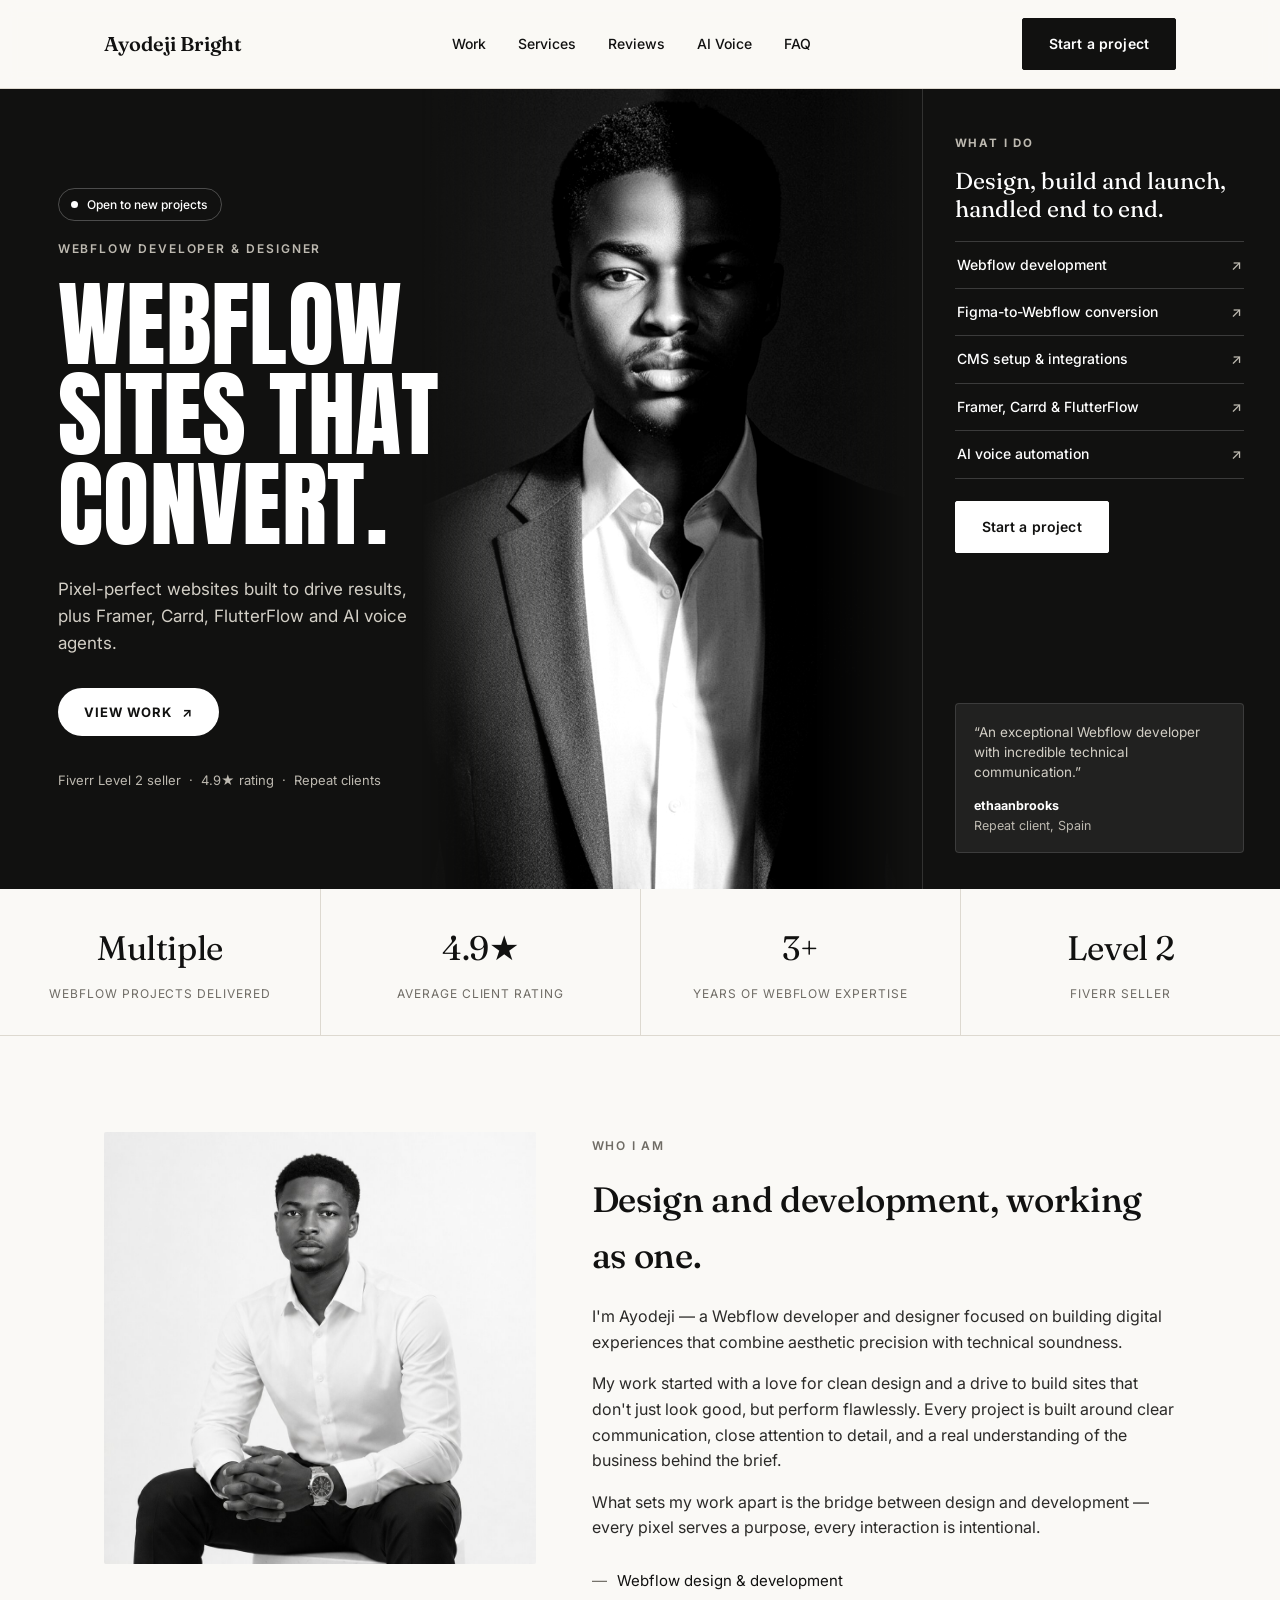
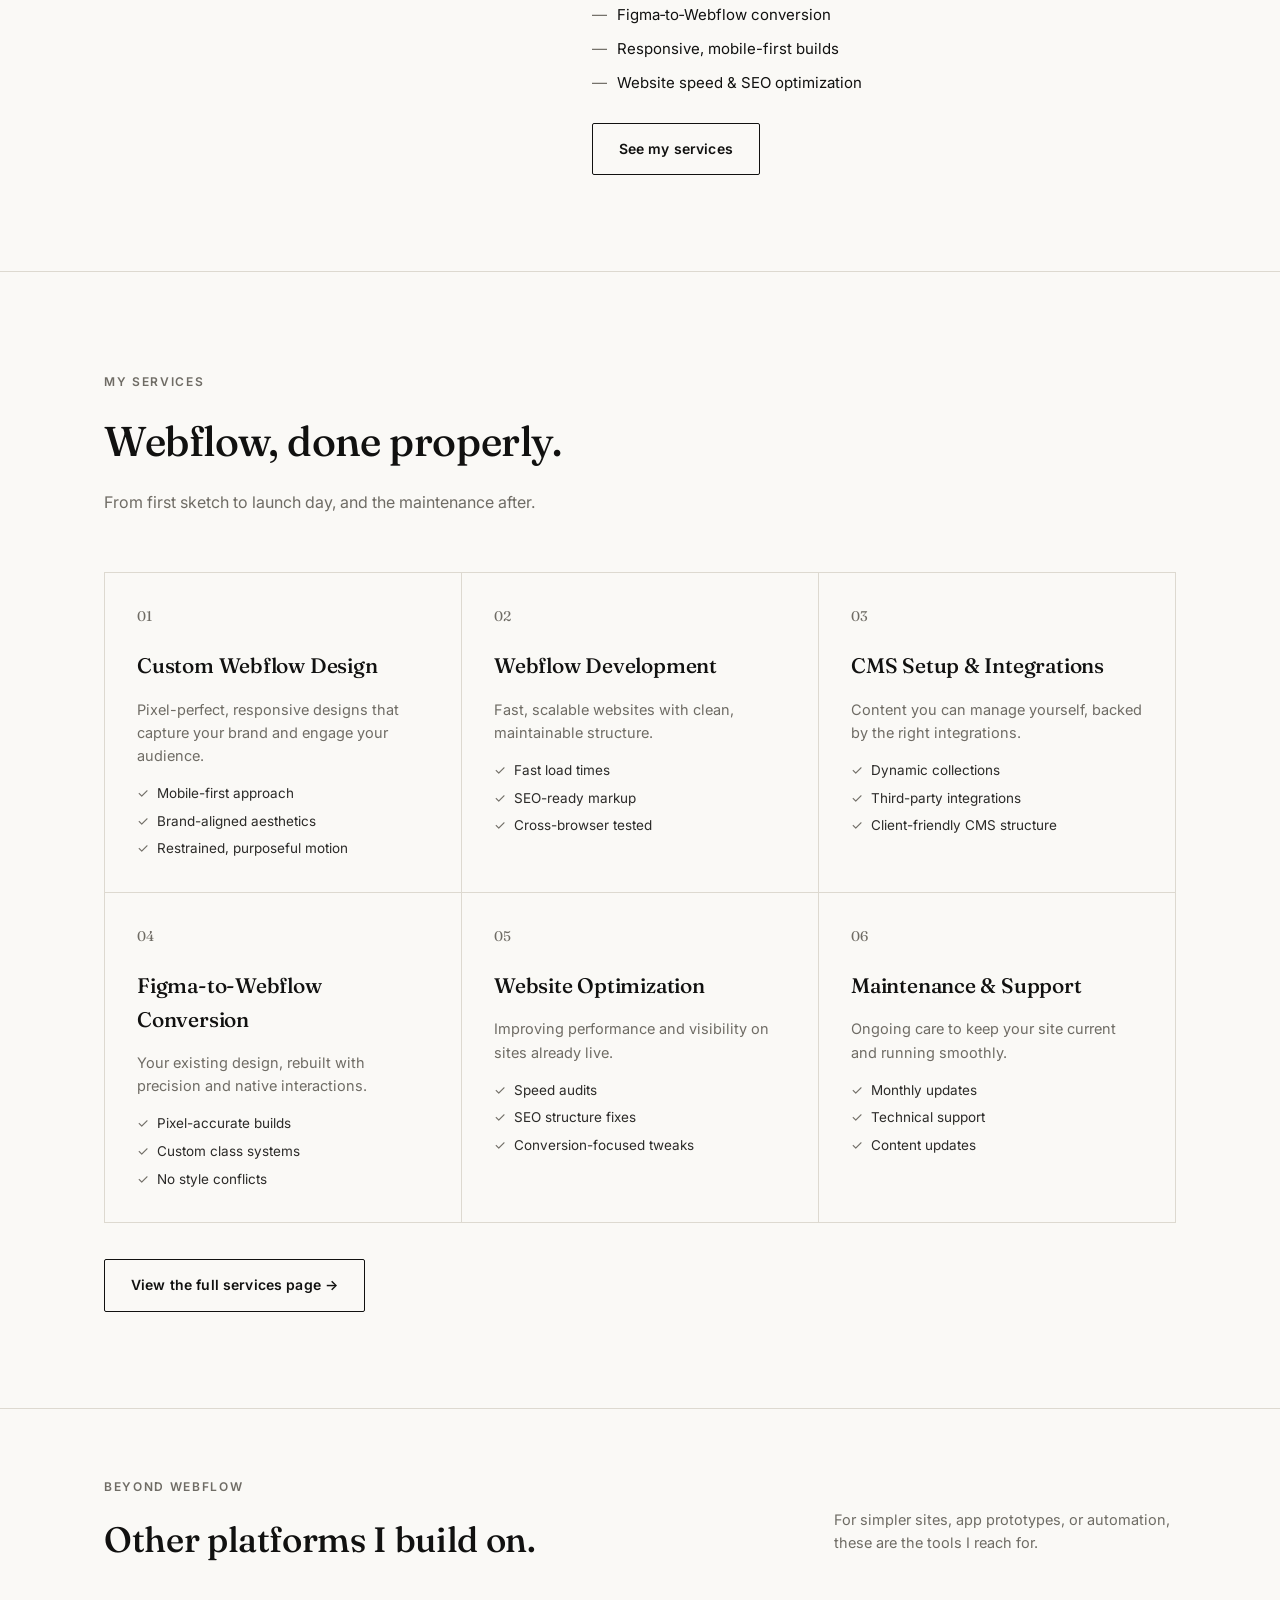
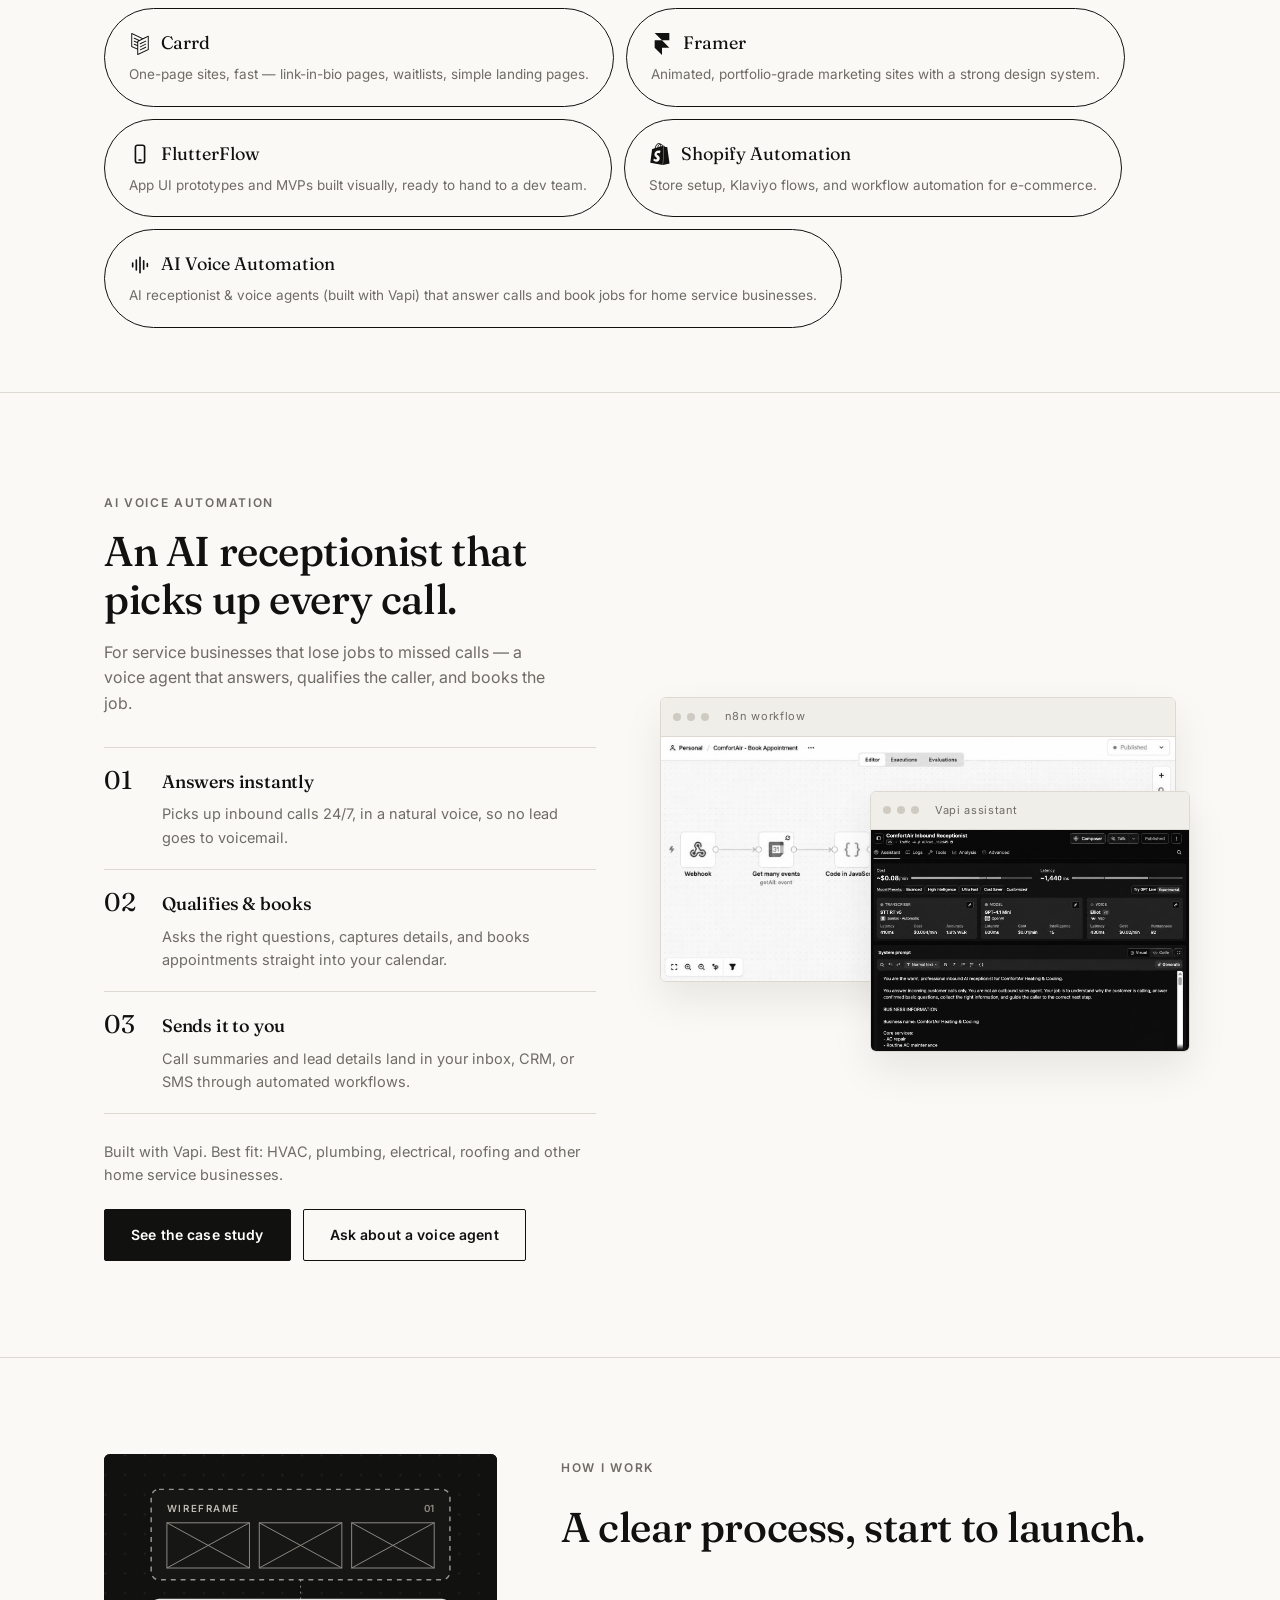
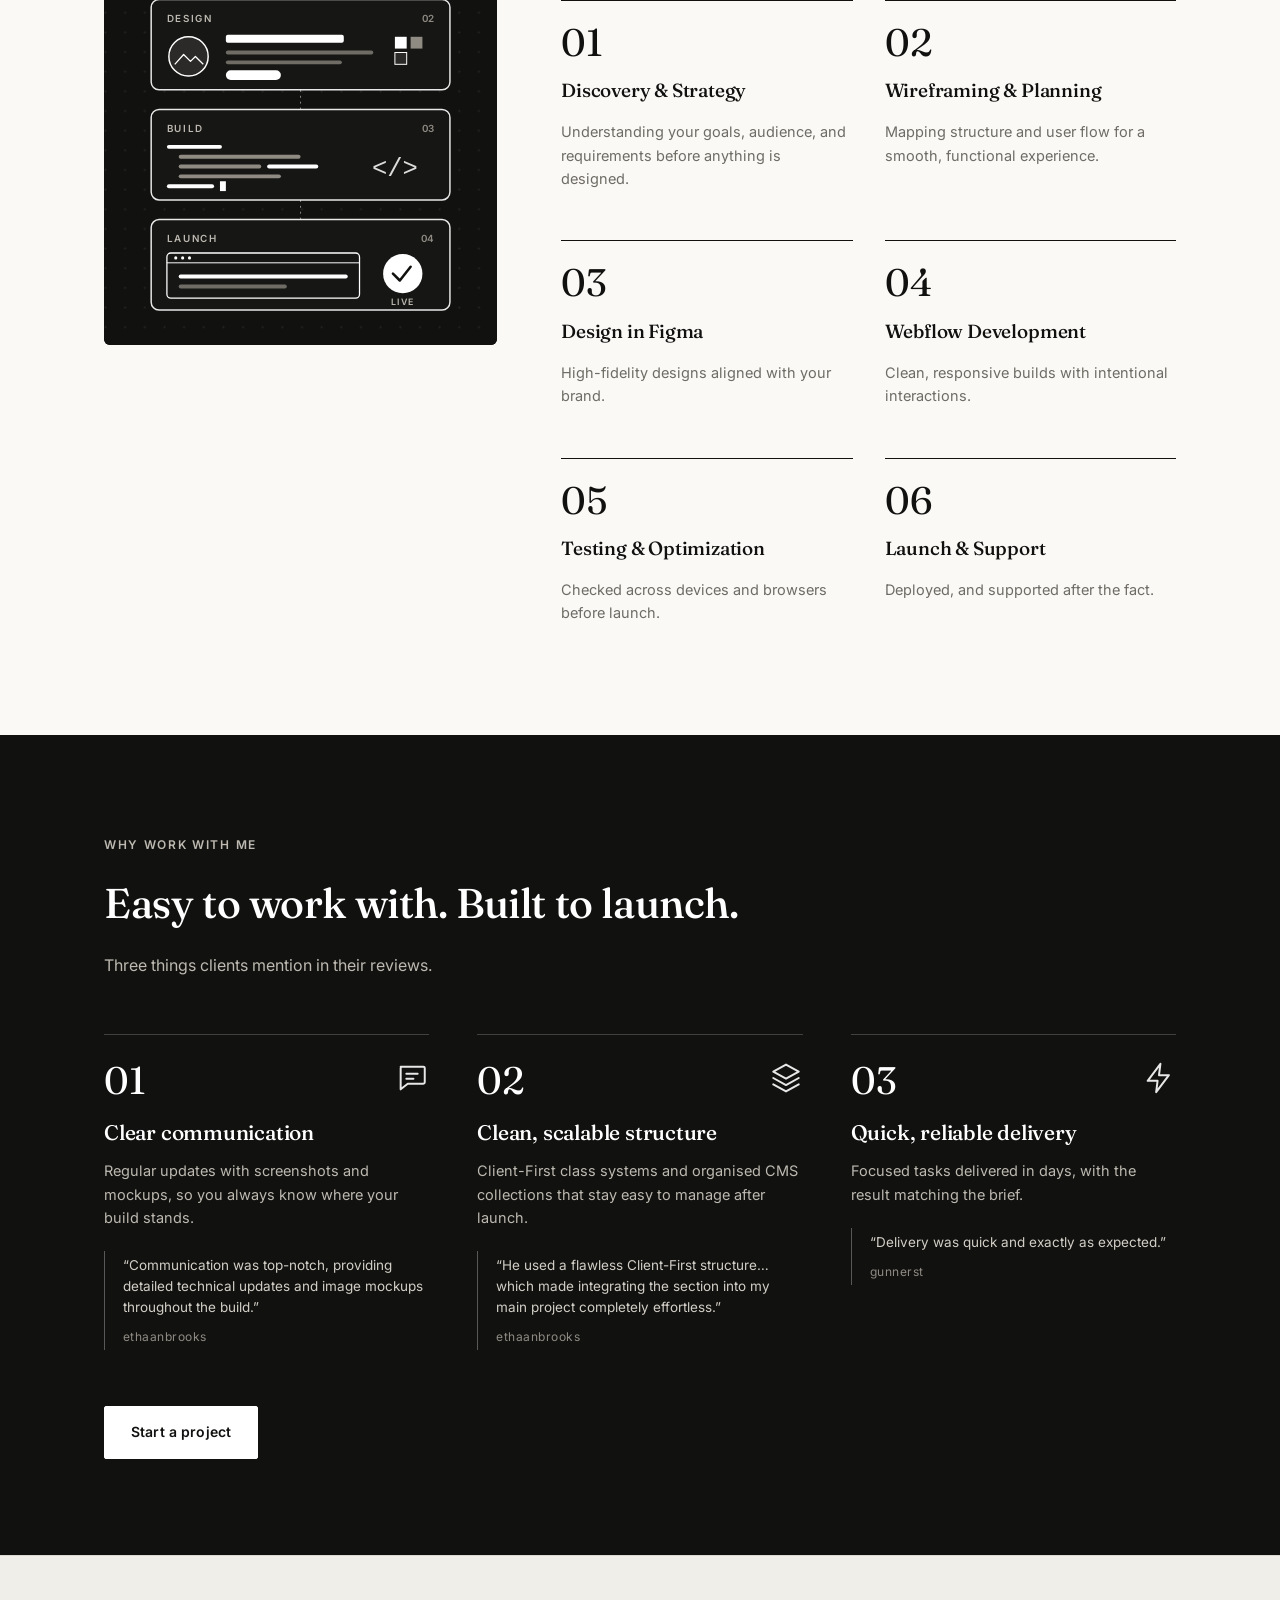
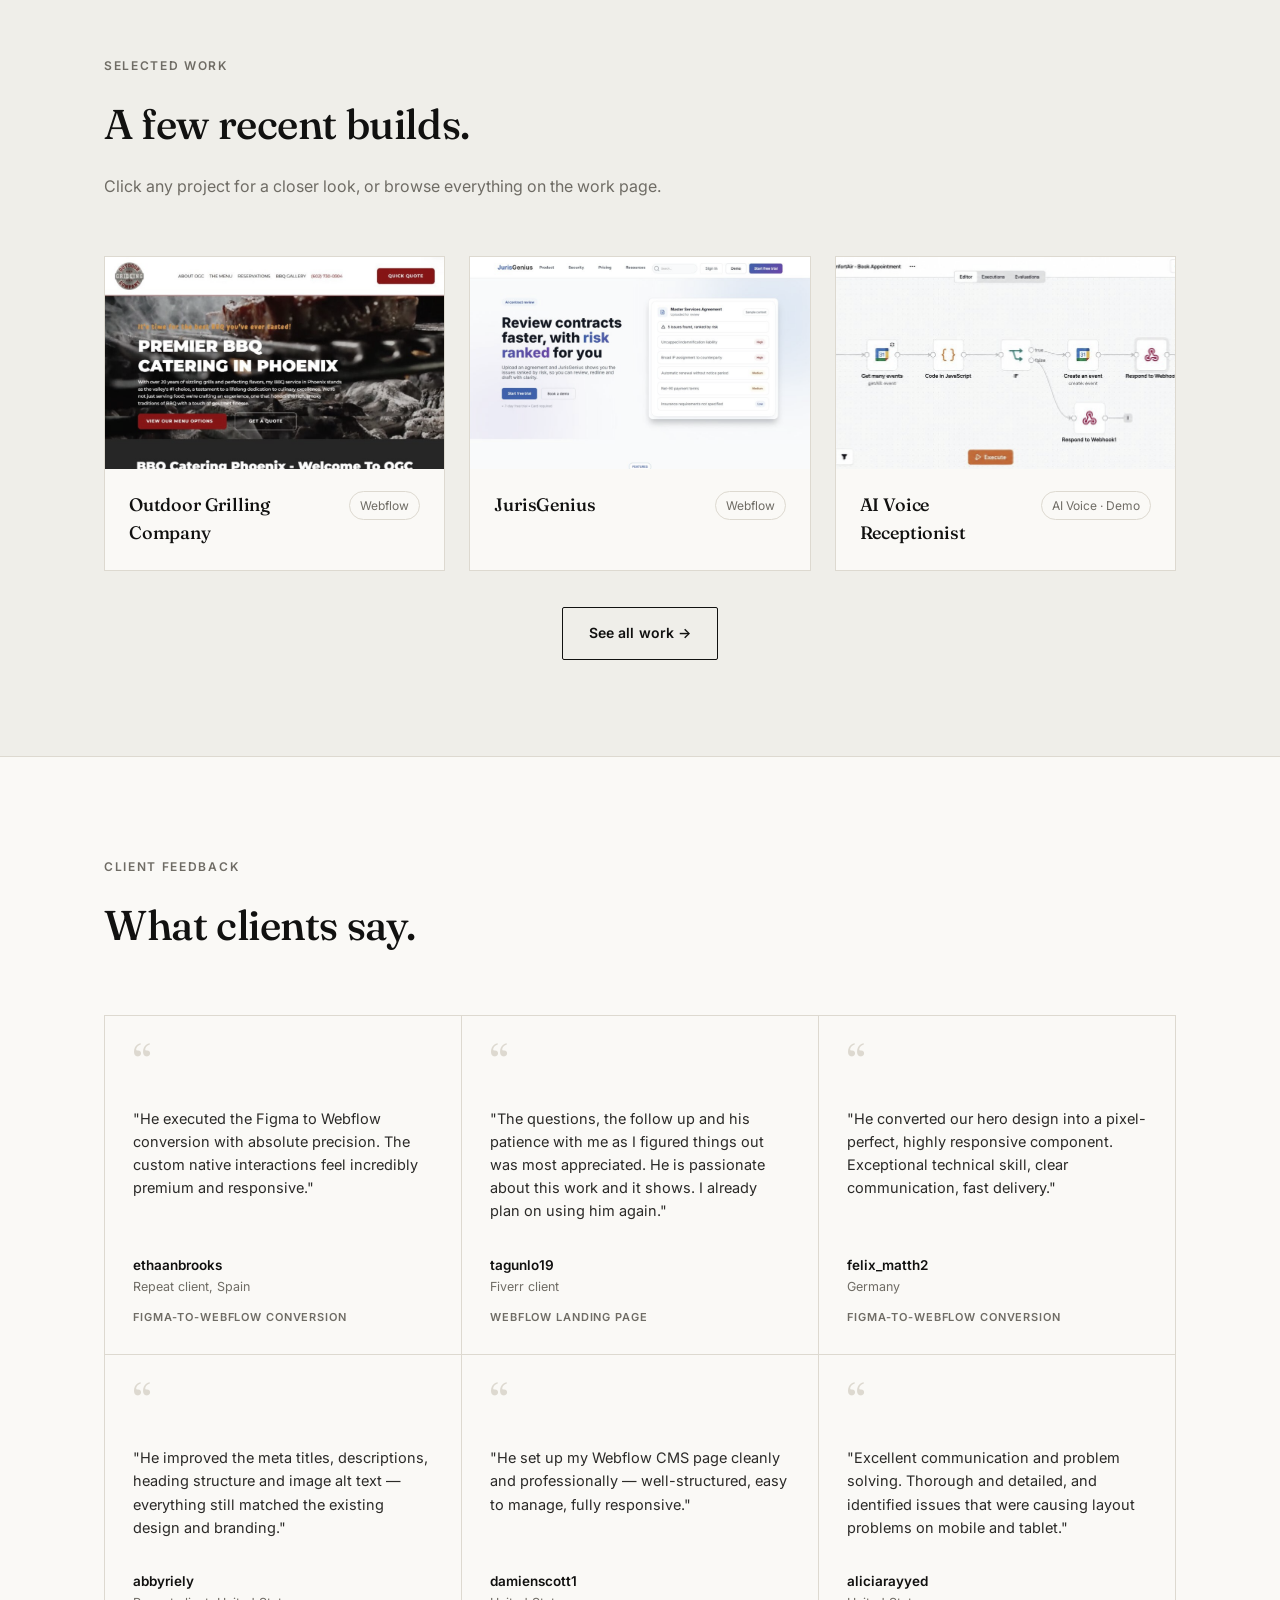
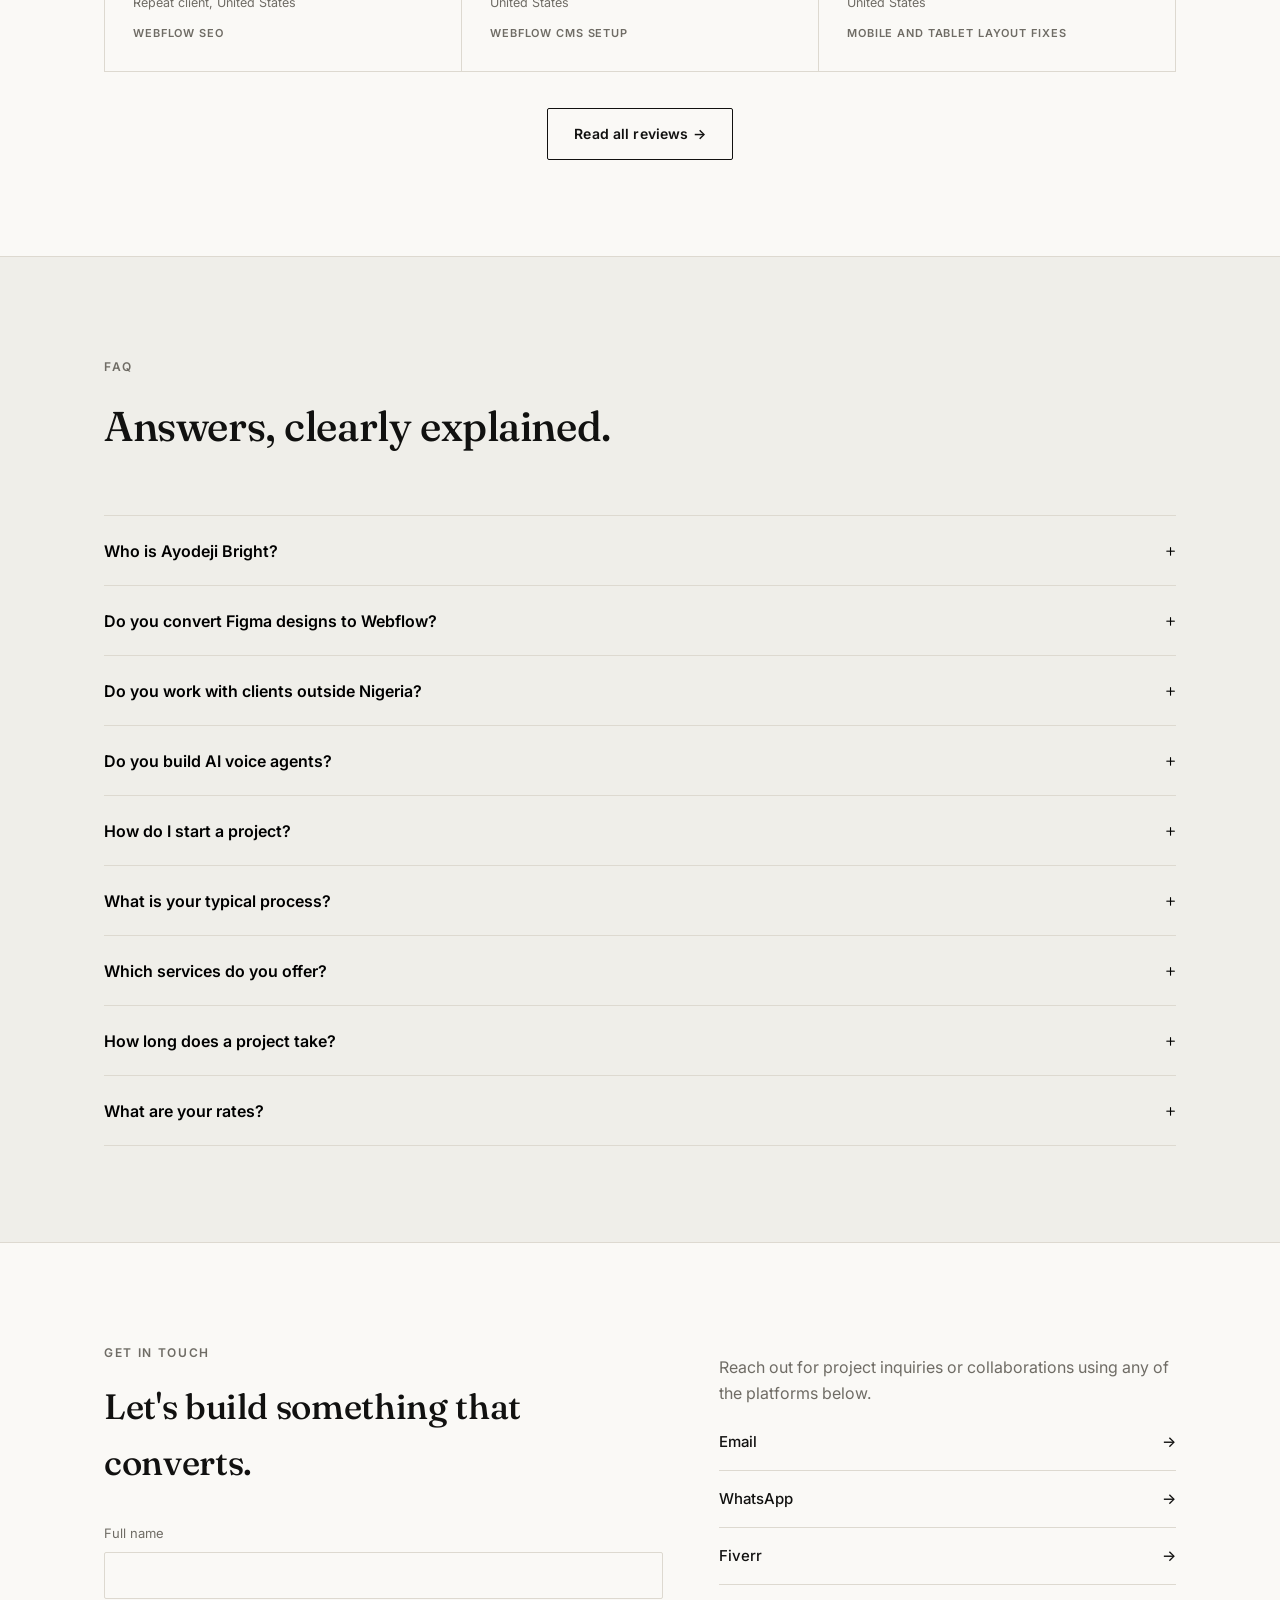
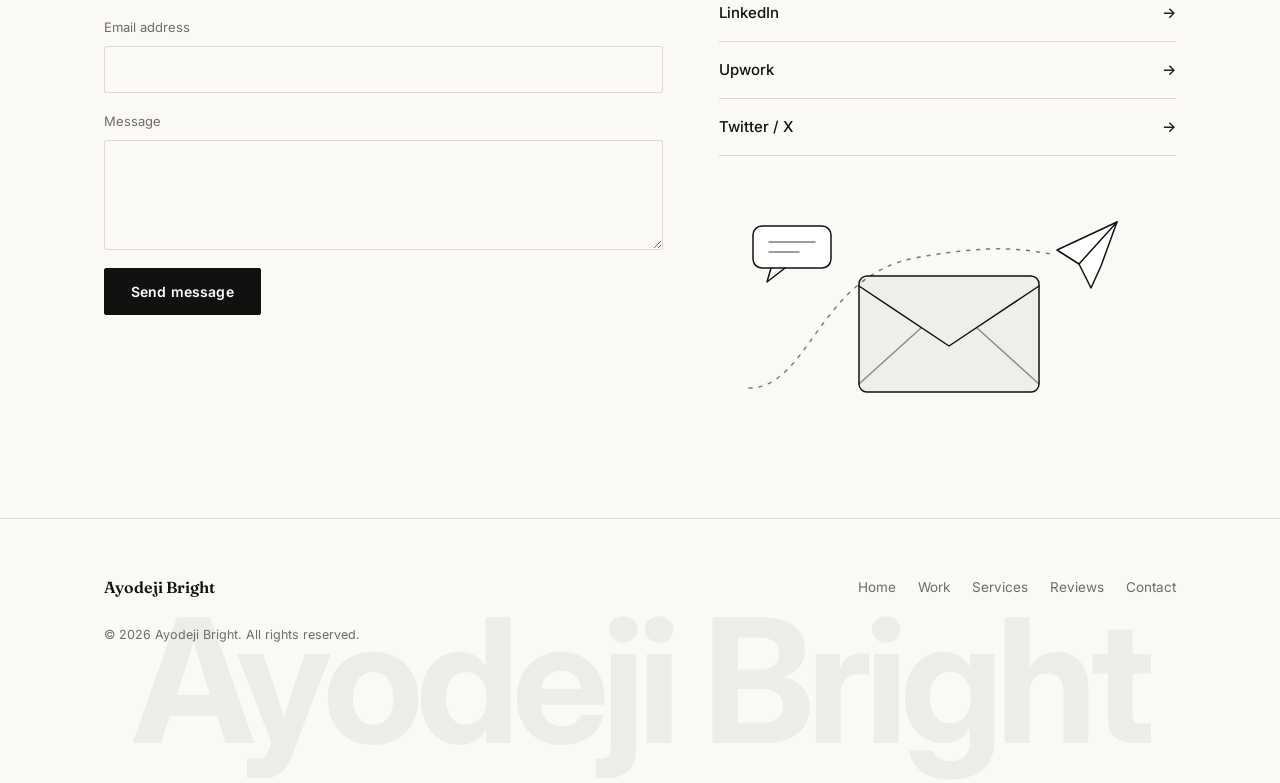
==== commit 0582ab8f: "Add files via upload" ====
--- a/index.html
+++ b/index.html
@@ -166,6 +166,7 @@
     <div class="nav-links" id="nav-links">
       <a href="work.html">Work</a>
       <a href="services.html">Services</a>
+      <a href="reviews.html">Reviews</a>
       <a href="index.html#ai-voice">AI Voice</a>
       <a href="index.html#faq">FAQ</a>
     </div>
@@ -511,6 +512,7 @@
         <div class="testimonial-svc">Mobile and tablet layout fixes</div>
       </div>
     </div>
+    <div class="work-more" style="margin-top:36px;"><a href="reviews.html" class="btn btn-ghost">Read all reviews &#8594;</a></div>
   </div>
 </section>
 
@@ -619,6 +621,7 @@
           <a href="index.html">Home</a>
           <a href="work.html">Work</a>
           <a href="services.html">Services</a>
+          <a href="reviews.html">Reviews</a>
           <a href="index.html#contact">Contact</a>
         </div>
       </div>
--- a/styles.css
+++ b/styles.css
@@ -802,3 +802,28 @@
 .cta-light .cta-primary:hover{ background:var(--ink-soft); }
 .cta-light .cta-ghost{ color:var(--ink); border-color:var(--ink); }
 .cta-light .cta-ghost:hover{ background:var(--ink); color:var(--white); }
+
+/* ============================================
+   Reviews page
+   ============================================ */
+.reviews-page{ padding:64px 0 96px; }
+.rv-intro{ display:flex; justify-content:space-between; align-items:flex-end; gap:32px; flex-wrap:wrap; margin-bottom:44px; }
+.rv-intro p{ color:var(--graphite); max-width:46ch; margin:0; font-size:16px; }
+.rv-facts{ display:flex; gap:36px; }
+.rv-facts div{ display:flex; flex-direction:column; }
+.rv-facts strong{ font-family:var(--font-display); font-size:2rem; line-height:1; font-weight:500; }
+.rv-facts span{ font-size:12px; letter-spacing:.08em; text-transform:uppercase; color:var(--graphite); margin-top:8px; }
+.review-wall{ columns:2; column-gap:28px; }
+.review-card{ break-inside:avoid; margin:0 0 28px; background:var(--white); border:1px solid var(--line); border-radius:6px; overflow:hidden; transition: transform .3s var(--ease), box-shadow .3s var(--ease); }
+.review-card:hover{ transform:translateY(-3px); box-shadow:0 14px 32px rgba(17,17,16,.08); }
+.rv-bar{ display:flex; justify-content:space-between; padding:10px 16px; background:var(--paper-dim); border-bottom:1px solid var(--line); font-size:11px; letter-spacing:.08em; text-transform:uppercase; color:var(--graphite); font-weight:600; }
+.review-card img{ display:block; width:100%; height:auto; }
+.review-card figcaption{ padding:12px 16px 14px; border-top:1px solid var(--line); }
+.rv-label{ display:block; font-size:12px; letter-spacing:.06em; text-transform:uppercase; font-weight:600; color:var(--ink); margin-bottom:6px; }
+.review-card details summary{ cursor:pointer; font-size:13px; color:var(--graphite); list-style:none; }
+.review-card details summary::-webkit-details-marker{ display:none; }
+.review-card details summary::after{ content:" +"; }
+.review-card details[open] summary::after{ content:" \2212"; }
+.review-card blockquote{ margin:12px 0 0; font-size:14px; line-height:1.6; color:var(--ink-soft); }
+.review-card blockquote cite{ display:block; margin-top:8px; font-style:normal; font-size:12.5px; color:var(--graphite); }
+@media (max-width:760px){ .review-wall{ columns:1; } }
